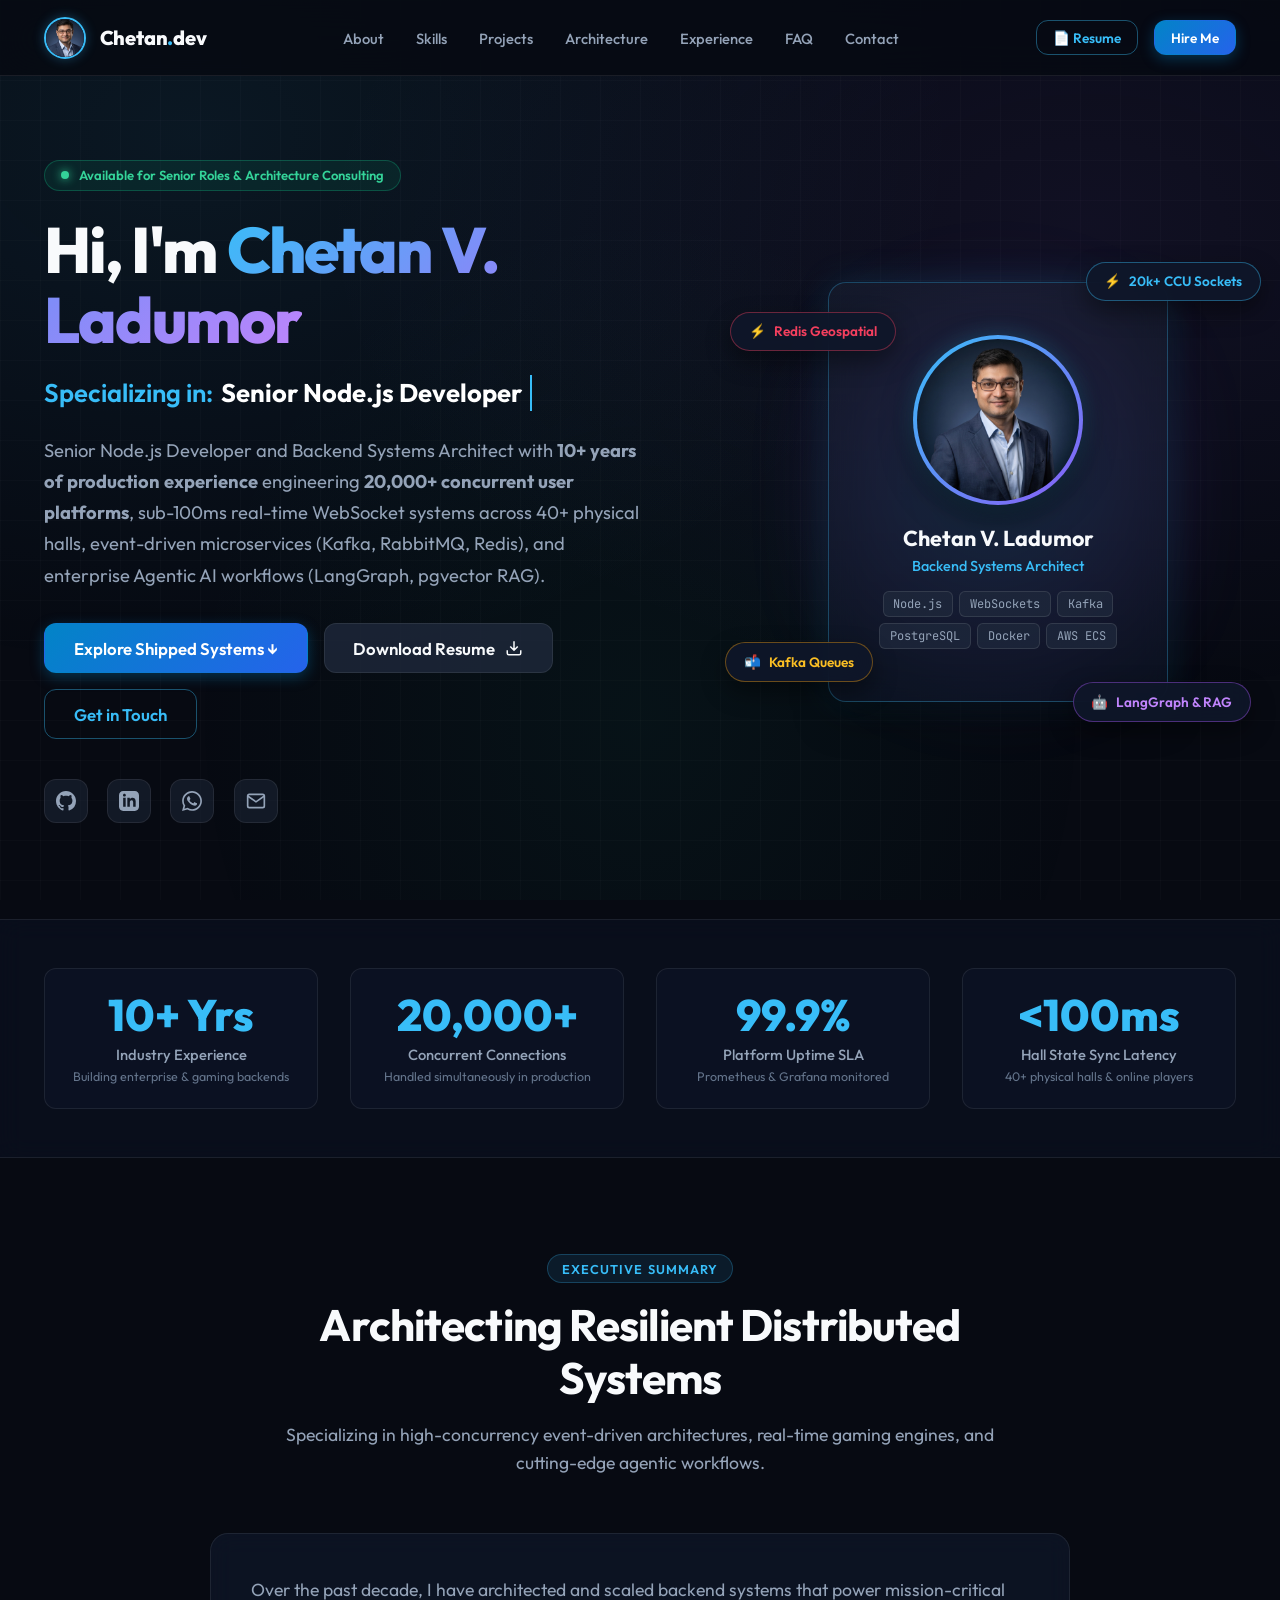
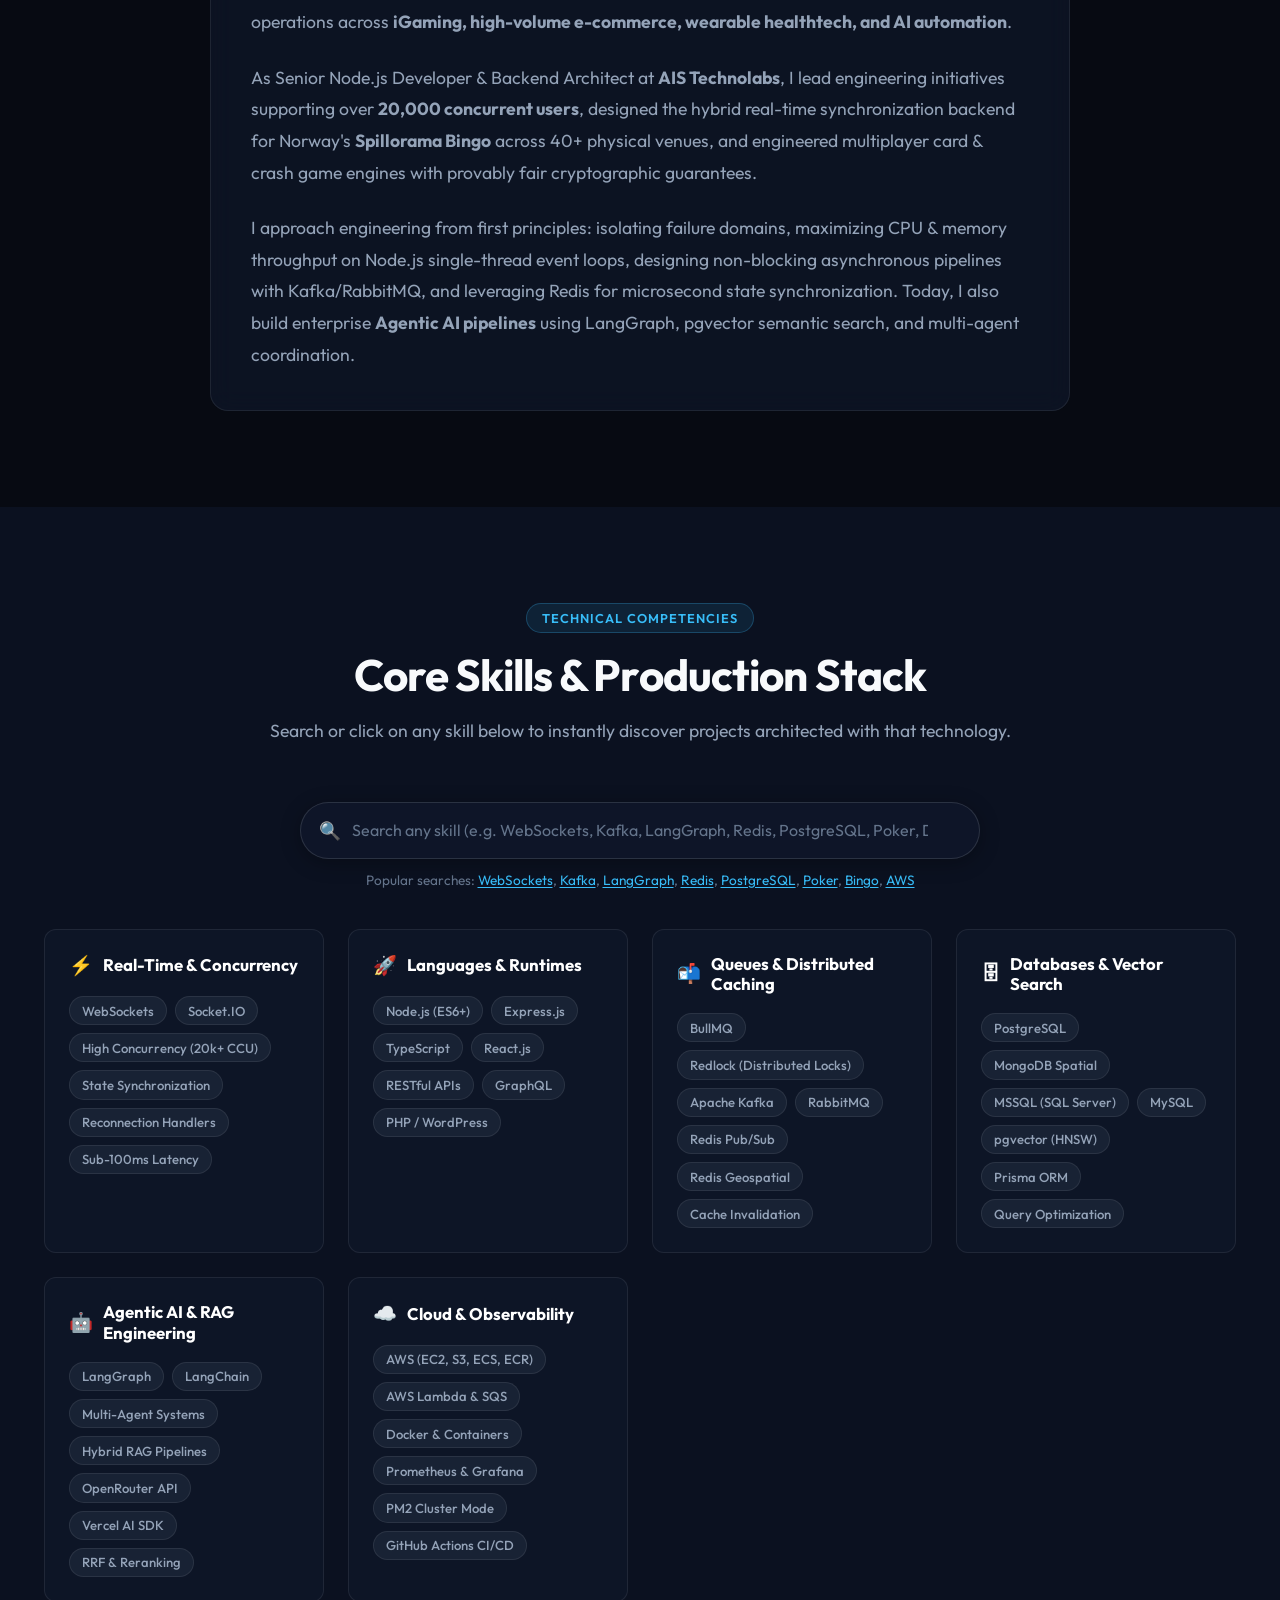
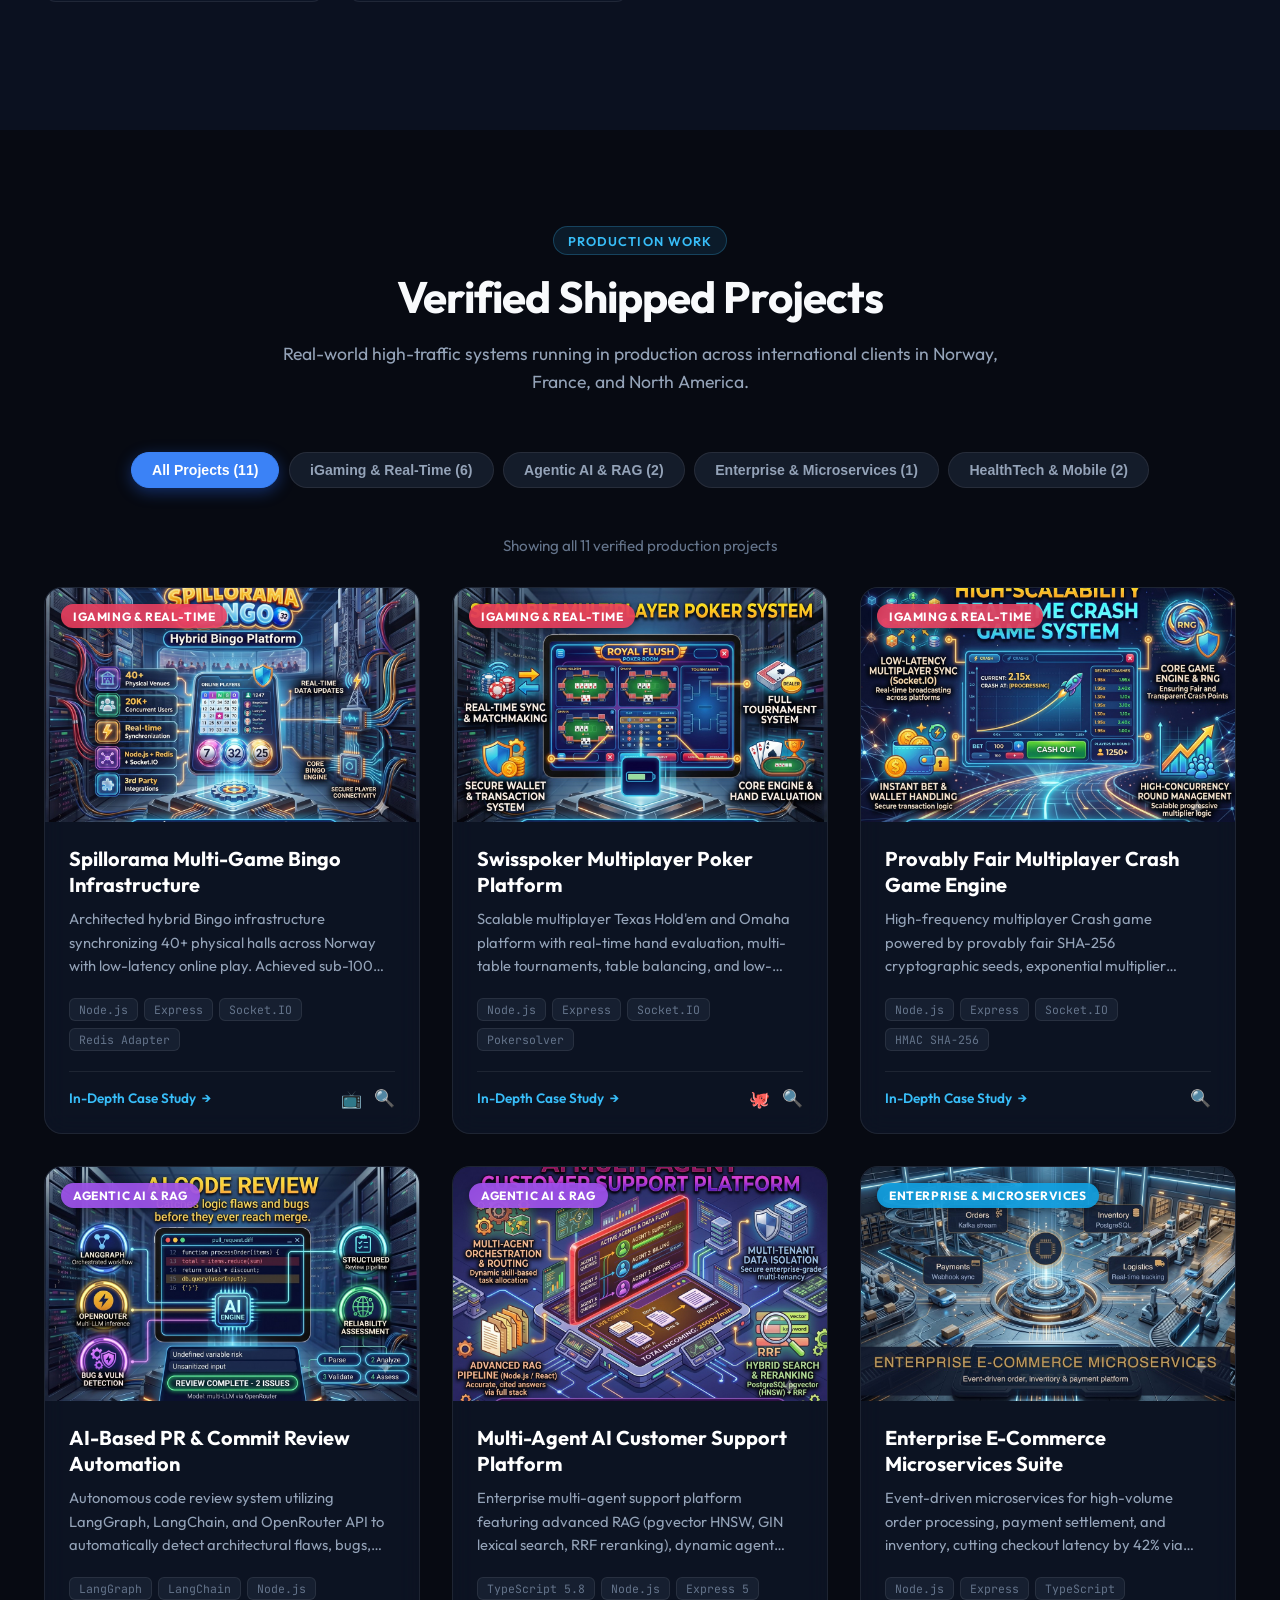
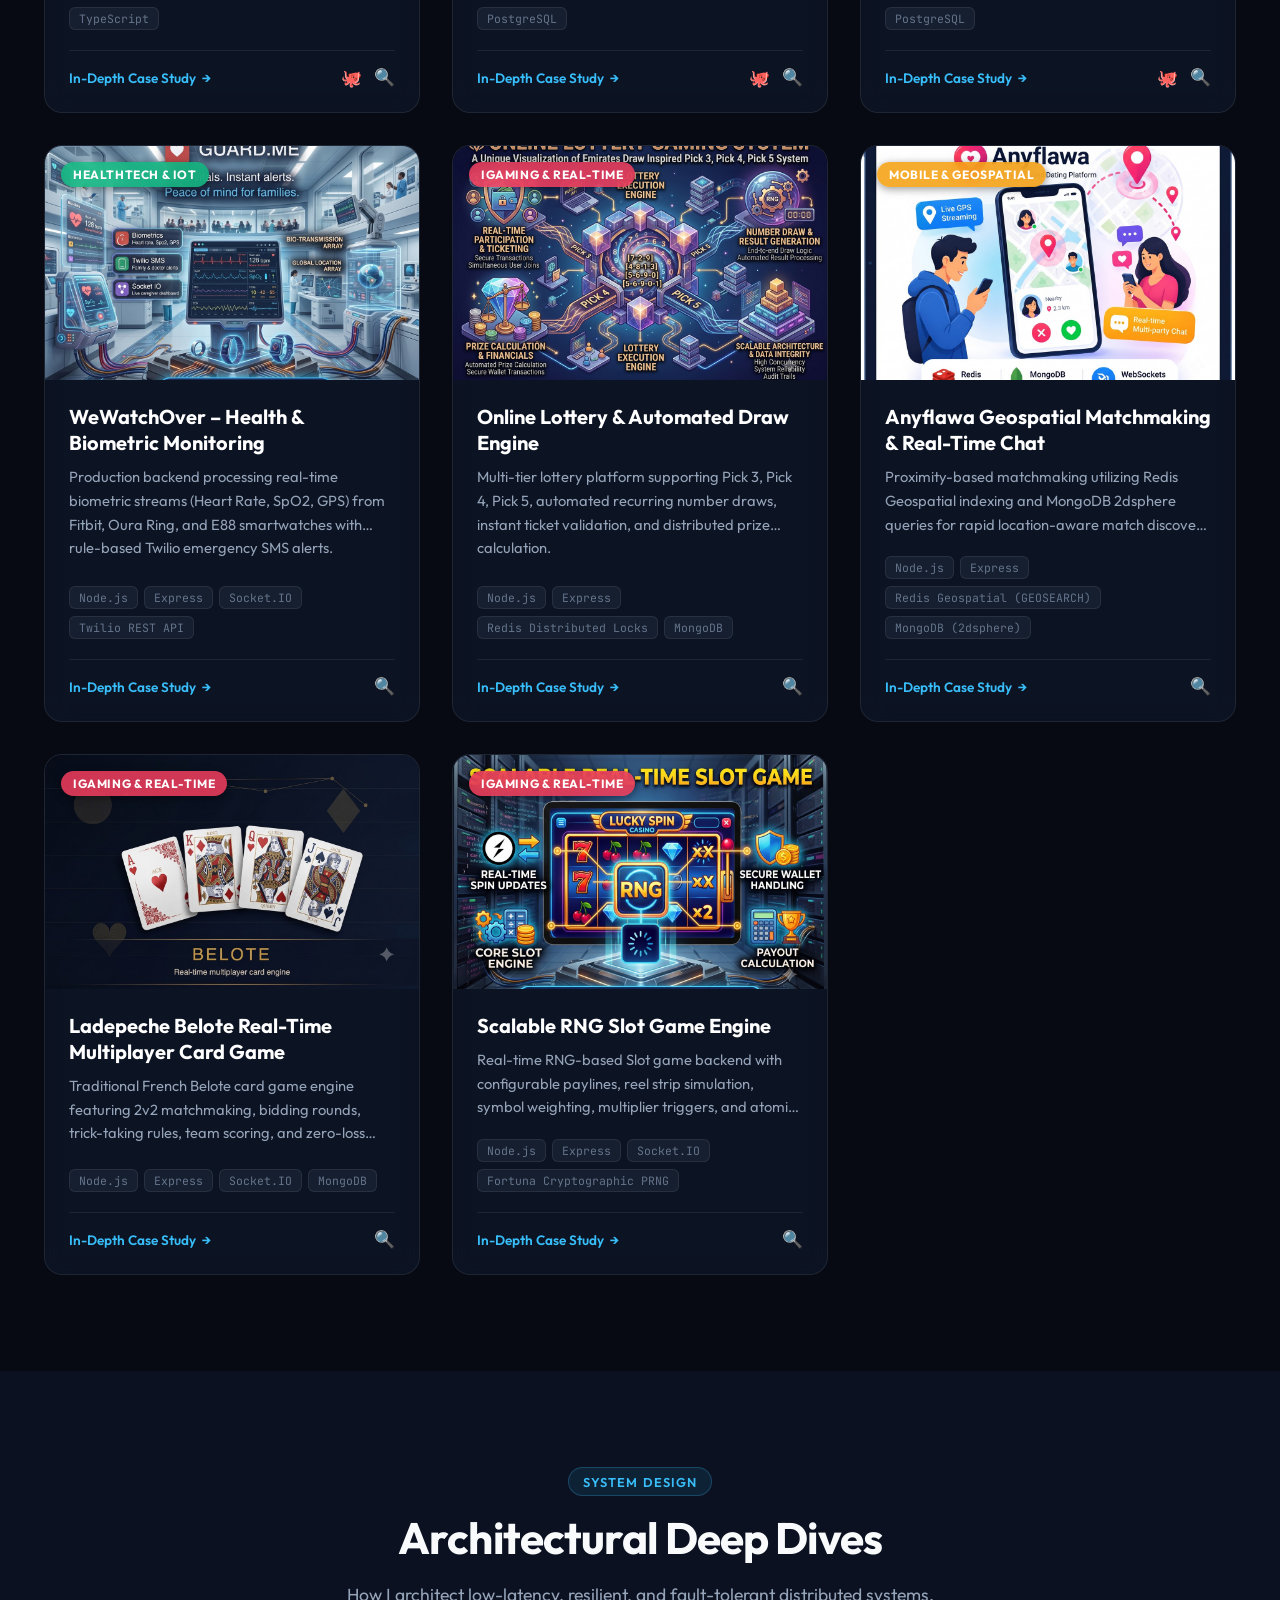
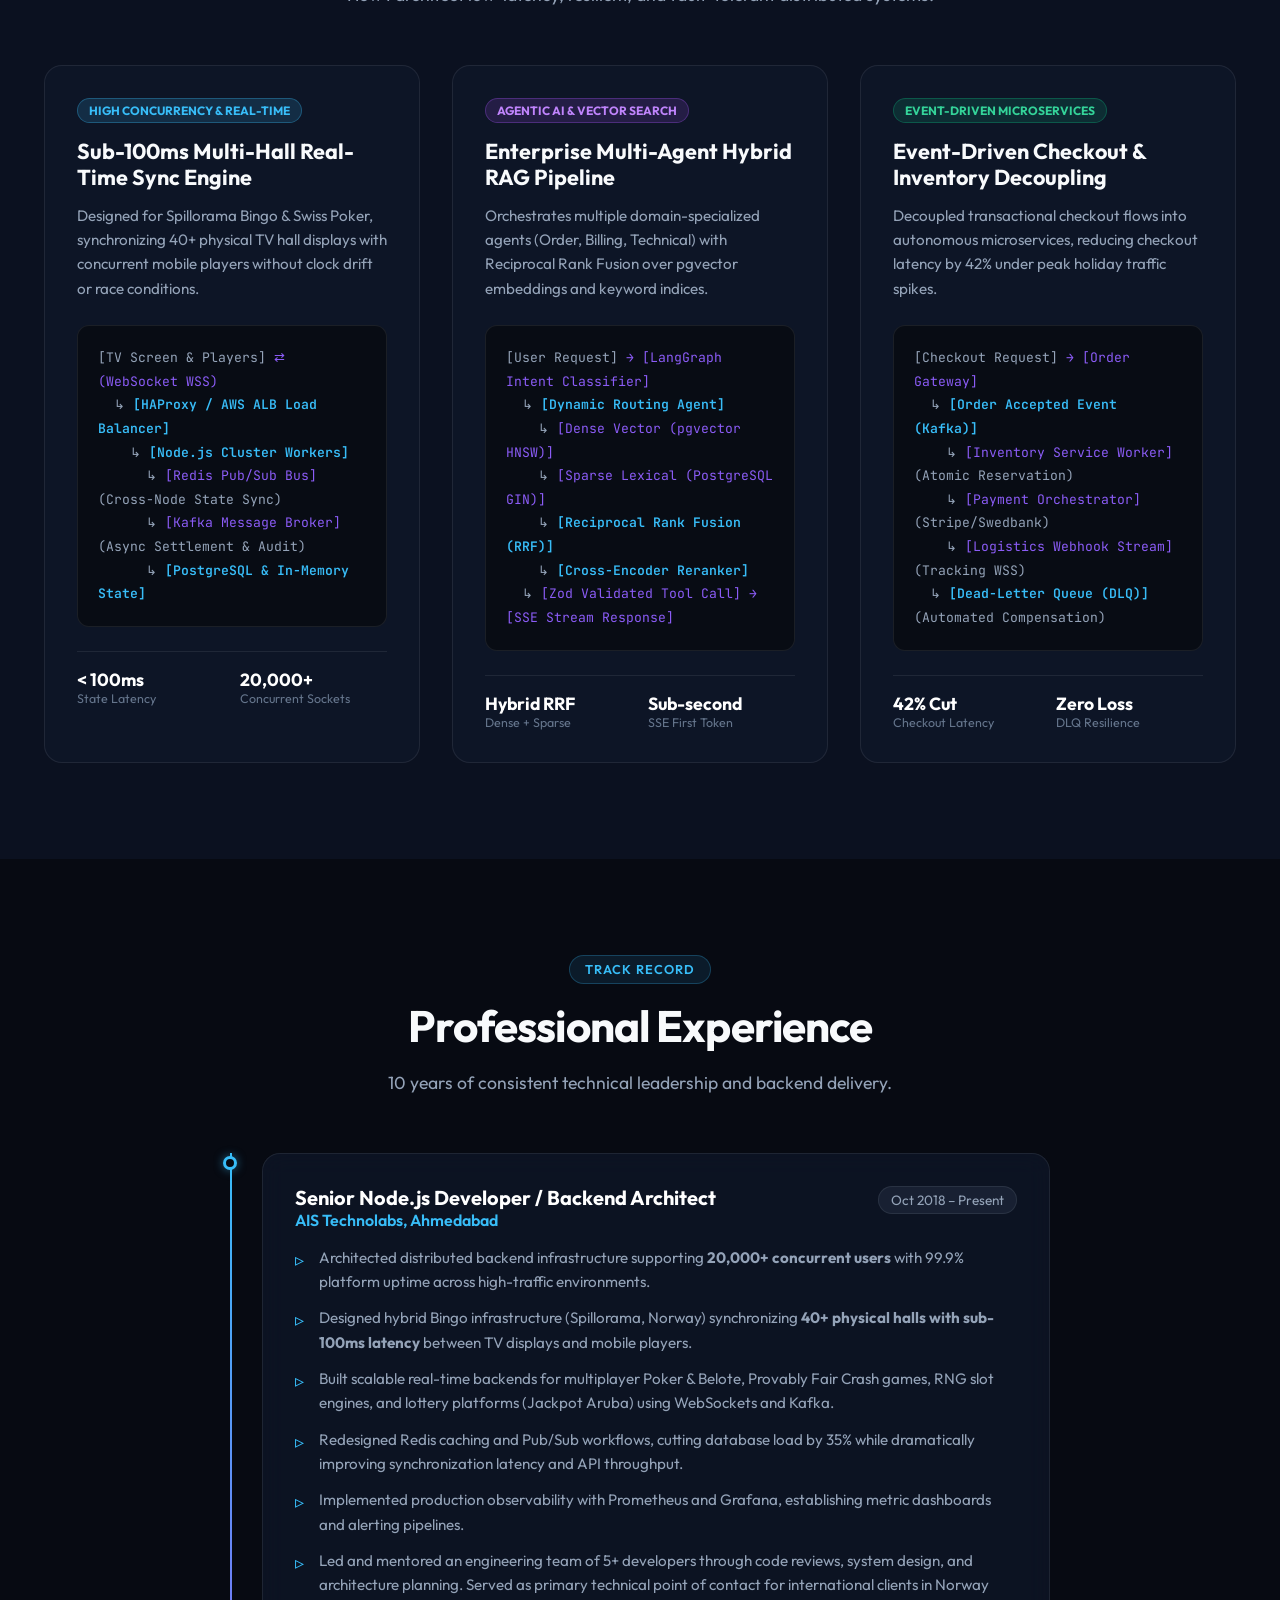
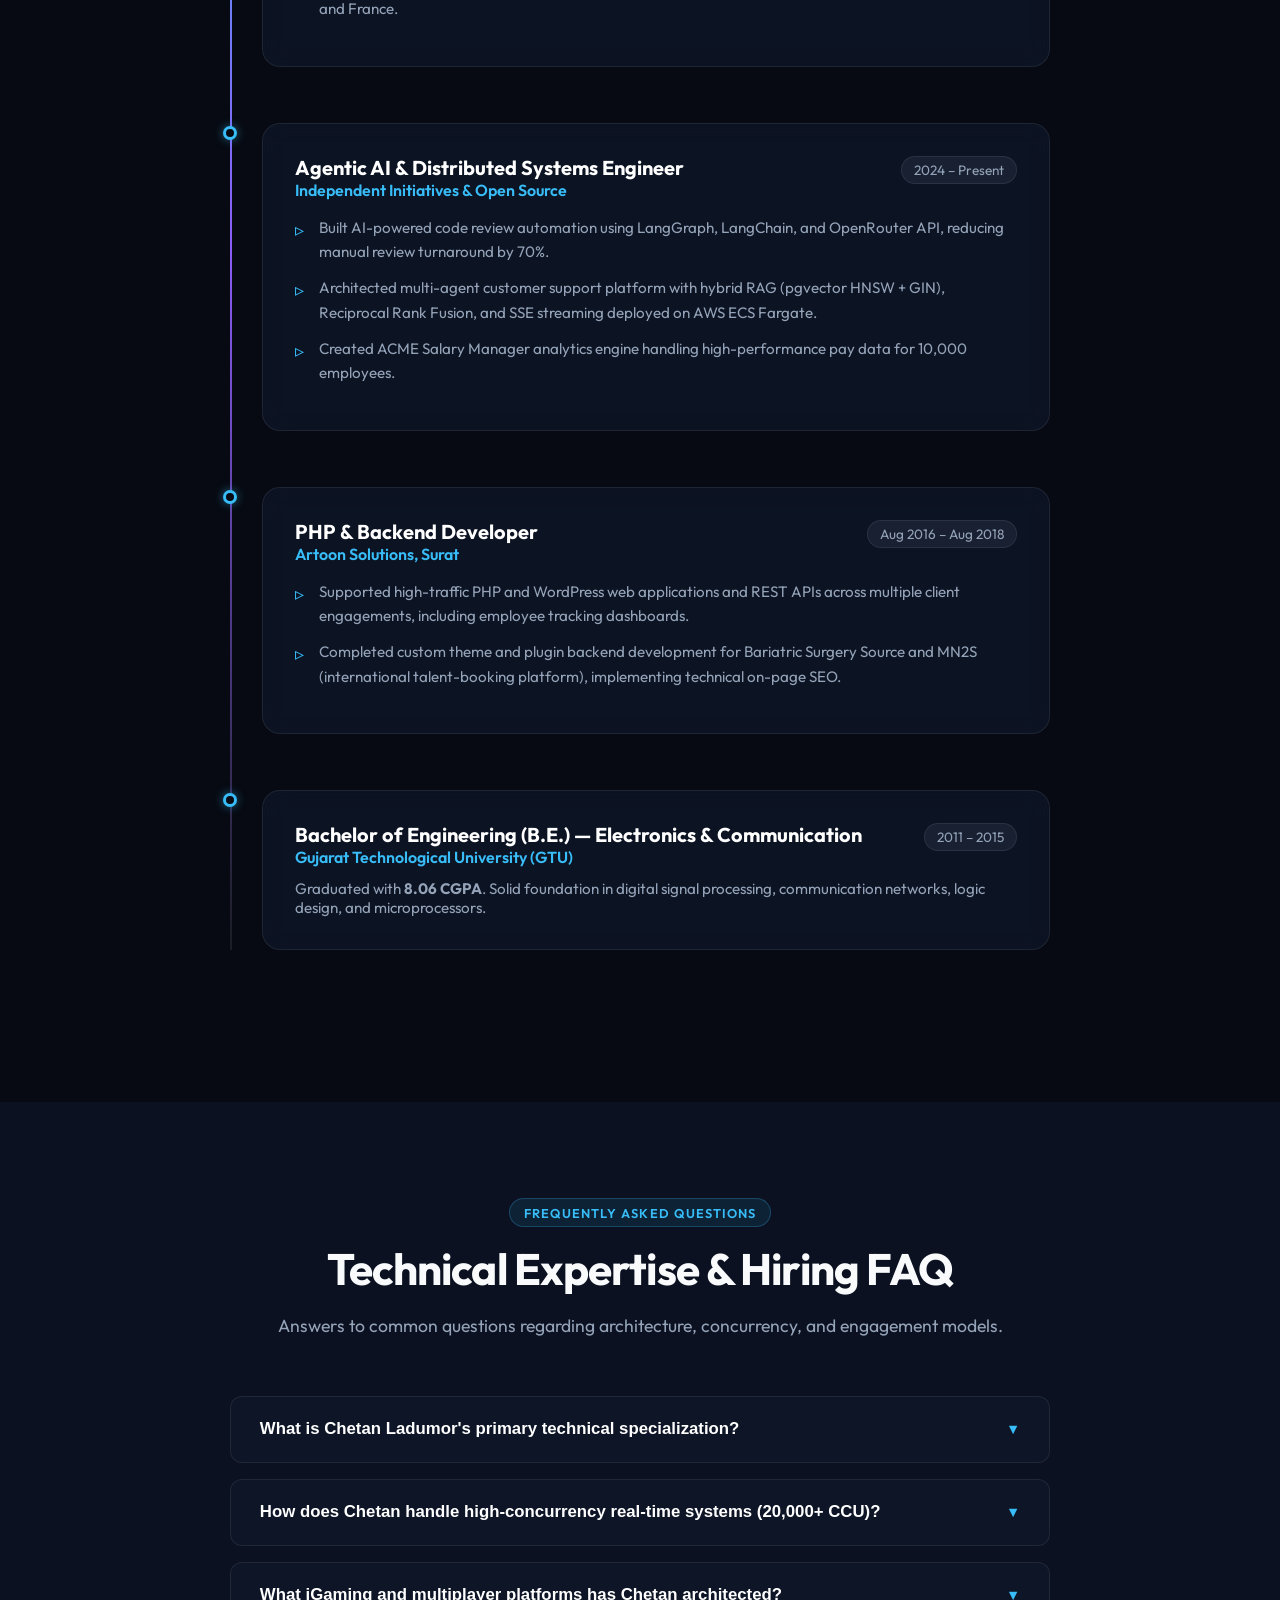
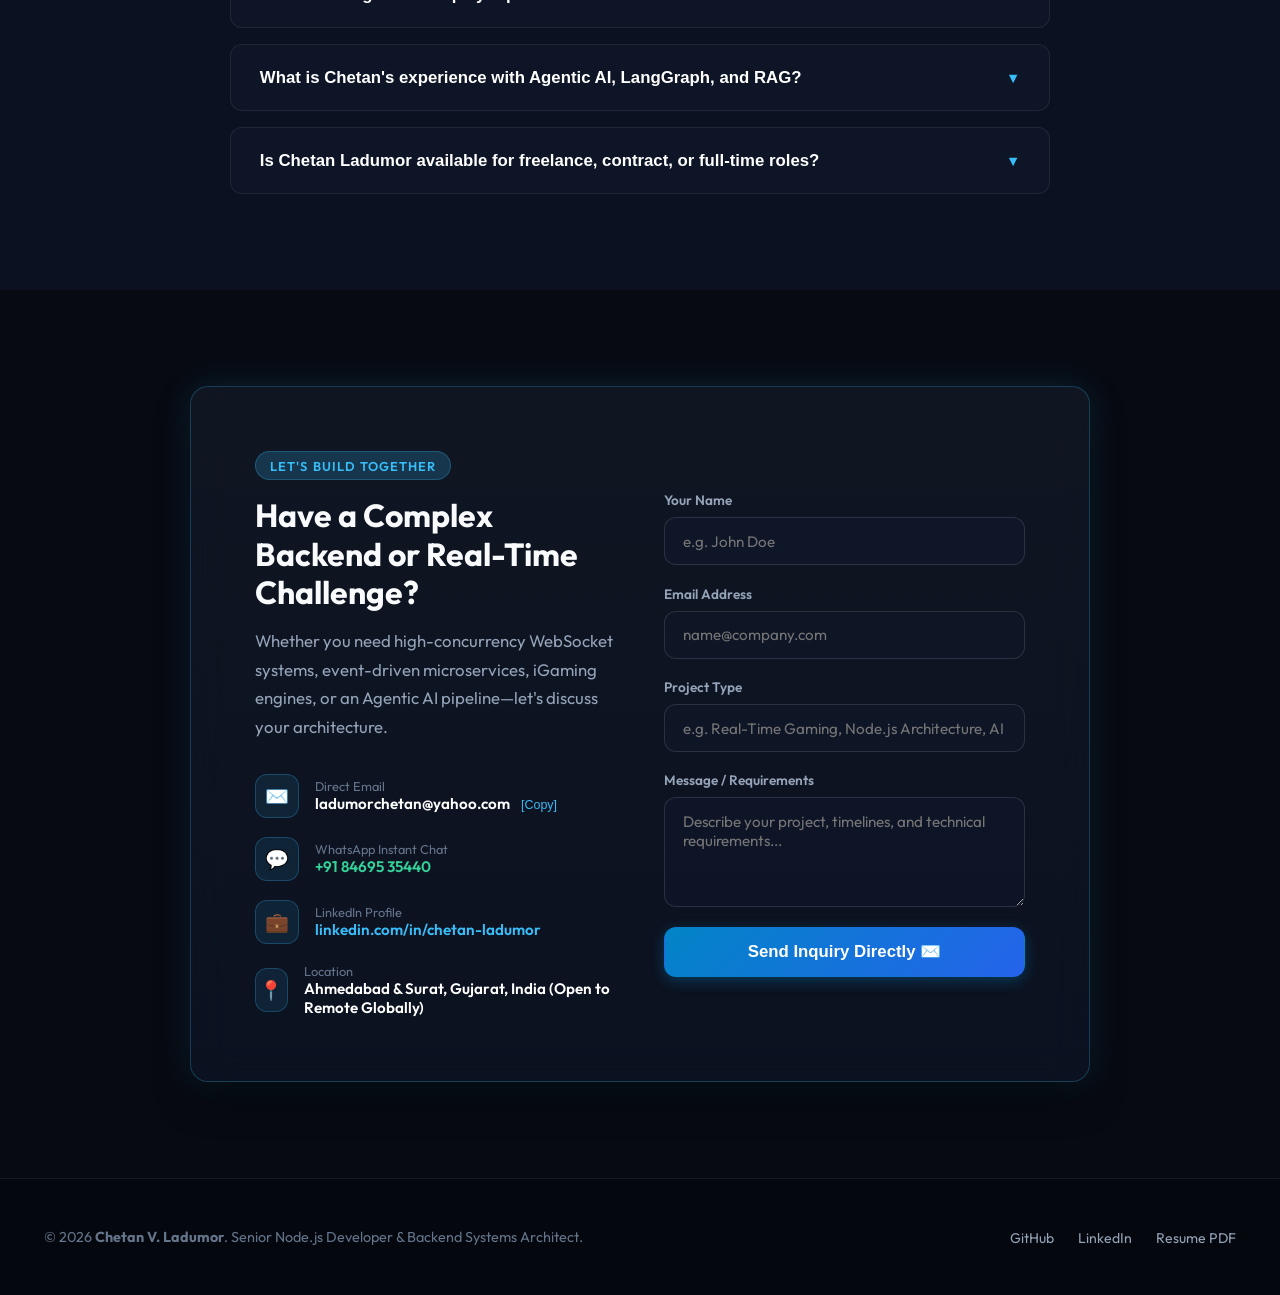
==== index.html @ 15b4969e "feat(projects): upgrade all 11 case studies with senior architecture, remove formulas, fix image top" ====
<!DOCTYPE html>
<html lang="en">
<head>
  <meta charset="UTF-8">
  <meta name="viewport" content="width=device-width, initial-scale=1.0">
  
  <!-- Primary Meta Tags -->
  <title>Chetan V. Ladumor | Senior Node.js Developer & Backend Systems Architect | 20k+ CCU Real-Time Specialist</title>
  <meta name="title" content="Chetan V. Ladumor | Senior Node.js Developer & Backend Systems Architect">
  <meta name="description" content="Senior Node.js Developer and Backend Systems Architect with 10+ years experience building high-concurrency real-time WebSocket platforms (20,000+ CCU, 99.9% uptime), iGaming backends, Kafka/RabbitMQ microservices, and Agentic AI (LangGraph, LangChain, RAG).">
  <meta name="keywords" content="Senior Node.js Developer, Backend Systems Architect, High Concurrency Node.js, Real-Time WebSockets, Socket.IO Expert, Kafka Microservices, Redis Caching, LangGraph AI Engineer, RAG pgvector, iGaming Backend Developer, Multiplayer Poker Backend, Provably Fair Crash Game, Spillorama Bingo, Ahmedabad Node.js Architect, Freelance Senior Backend Developer, Chetan Ladumor">
  <meta name="author" content="Chetan V. Ladumor">
  <meta name="robots" content="index, follow, max-image-preview:large, max-snippet:-1, max-video-preview:-1">
  <link rel="canonical" href="https://chetanladumor.github.io/">

  <!-- Open Graph / Facebook / LinkedIn -->
  <meta property="og:type" content="profile">
  <meta property="og:url" content="https://chetanladumor.github.io/">
  <meta property="og:title" content="Chetan V. Ladumor | Senior Node.js Developer & Backend Systems Architect">
  <meta property="og:description" content="10+ years experience building 20,000+ CCU real-time WebSocket backends, iGaming engines (Poker, Bingo, Crash), distributed microservices with Kafka, and Agentic AI with LangGraph.">
  <meta property="og:image" content="https://chetanladumor.github.io/assets/images/og-image.jpg">
  <meta property="og:image:width" content="1200">
  <meta property="og:image:height" content="630">
  <meta property="og:image:alt" content="Chetan V. Ladumor - Senior Node.js Developer & Backend Systems Architect">
  <meta property="profile:first_name" content="Chetankumar">
  <meta property="profile:last_name" content="Ladumor">
  <meta property="profile:username" content="chetanladumor">

  <!-- Twitter -->
  <meta name="twitter:card" content="summary_large_image">
  <meta name="twitter:url" content="https://chetanladumor.github.io/">
  <meta name="twitter:title" content="Chetan V. Ladumor | Senior Node.js Developer & Backend Architect">
  <meta name="twitter:description" content="10+ years architecting high-concurrency 20,000+ CCU platforms, WebSockets, Kafka, iGaming engines, and Agentic AI systems.">
  <meta name="twitter:image" content="https://chetanladumor.github.io/assets/images/og-image.jpg">

  <!-- Favicons -->
  <link rel="icon" type="image/png" href="assets/images/favicon.png">
  <link rel="apple-touch-icon" href="assets/images/favicon.png">

  <!-- Google Fonts: Outfit & JetBrains Mono -->
  <link rel="preconnect" href="https://fonts.googleapis.com">
  <link rel="preconnect" href="https://fonts.gstatic.com" crossorigin>
  <link href="https://fonts.googleapis.com/css2?family=JetBrains+Mono:wght@400;500;600&family=Outfit:wght@300;400;500;600;700;800;900&display=swap" rel="stylesheet">

  <!-- Custom Stylesheet -->
  <link rel="stylesheet" href="assets/css/style.css">

  <!-- Structured Data: Schema.org (JSON-LD) for Maximum Google Ranking -->
  <script type="application/ld+json">
  {
    "@context": "https://schema.org",
    "@graph": [
      {
        "@type": "Person",
        "@id": "https://chetanladumor.github.io/#person",
        "name": "Chetan V. Ladumor",
        "alternateName": ["Chetankumar Ladumor", "Chetan Ladumor"],
        "jobTitle": "Senior Node.js Developer & Backend Systems Architect",
        "url": "https://chetanladumor.github.io/",
        "image": "https://chetanladumor.github.io/assets/images/chetan-portrait-executive.jpg?v=2",
        "sameAs": [
          "https://github.com/chetanladumor",
          "https://www.linkedin.com/in/chetan-ladumor"
        ],
        "worksFor": {
          "@type": "Organization",
          "name": "AIS Technolabs"
        },
        "alumniOf": {
          "@type": "EducationalOrganization",
          "name": "Gujarat Technological University",
          "department": "Electronics & Communication Engineering"
        },
        "address": {
          "@type": "PostalAddress",
          "addressLocality": "Ahmedabad",
          "addressRegion": "Gujarat",
          "addressCountry": "India"
        },
        "email": "mailto:ladumorchetan@yahoo.com",
        "telephone": "+918469535440",
        "knowsAbout": [
          "Node.js", "Express.js", "TypeScript", "JavaScript (ES6+)", "React.js", "PHP",
          "Real-Time Systems", "WebSockets", "Socket.IO", "High Concurrency Architecture",
          "Distributed Systems", "State Synchronization", "Microservices", "Event-Driven Architecture",
          "Apache Kafka", "RabbitMQ", "Redis", "Redis Geospatial", "Redis Pub/Sub",
          "PostgreSQL", "MongoDB", "MySQL", "pgvector", "HNSW Indexing",
          "LangChain", "LangGraph", "AI Agents", "RAG (Retrieval-Augmented Generation)", "OpenRouter API", "Vercel AI SDK",
          "AWS (EC2, S3, ECS, ECR, Lambda, SQS)", "Docker", "Prometheus", "Grafana", "PM2", "GitHub Actions CI/CD",
          "iGaming Platforms", "Multiplayer Poker", "Provably Fair Crash Games", "Bingo Systems", "Lottery Engines", "Slot Games",
          "Stripe", "PayPal", "Payment Integrations", "Jest"
        ]
      },
      {
        "@type": "WebSite",
        "@id": "https://chetanladumor.github.io/#website",
        "url": "https://chetanladumor.github.io/",
        "name": "Chetan V. Ladumor - Portfolio",
        "description": "Portfolio of Chetan V. Ladumor, Senior Node.js Developer and Backend Systems Architect.",
        "publisher": {
          "@id": "https://chetanladumor.github.io/#person"
        }
      },
      {
        "@type": "FAQPage",
        "@id": "https://chetanladumor.github.io/#faq",
        "mainEntity": [
          {
            "@type": "Question",
            "name": "What are Chetan Ladumor's primary technical specializations?",
            "acceptedAnswer": {
              "@type": "Answer",
              "text": "Chetan specializes in high-concurrency Node.js backend systems, real-time WebSocket and Socket.IO platforms (20,000+ concurrent connections), event-driven microservices with Kafka and RabbitMQ, iGaming engines (Poker, Bingo, Provably Fair Crash, Slots), Redis caching and Pub/Sub, and Agentic AI engineering with LangGraph, LangChain, and pgvector RAG."
            }
          },
          {
            "@type": "Question",
            "name": "How does Chetan design high-concurrency platforms supporting 20,000+ users?",
            "acceptedAnswer": {
              "@type": "Answer",
              "text": "Chetan implements distributed state synchronization using in-memory Redis clusters, Redis Pub/Sub for cross-node messaging, asynchronous event queues (Apache Kafka, RabbitMQ) to decouple heavy write paths, connection pooling (PgBouncer), and server-authoritative state reconciliation with under 100ms latency."
            }
          },
          {
            "@type": "Question",
            "name": "What real-world iGaming platforms has Chetan architected?",
            "acceptedAnswer": {
              "@type": "Answer",
              "text": "Chetan has architected Spillorama (a hybrid multi-game Bingo system synchronizing 40+ physical halls in Norway with online players), Swisspoker (multiplayer Texas Hold'em and Omaha with MTT tournaments and side-pot math), Provably Fair Crash games with SHA-256 cryptographic seeds, Ladepeche Belote (French 2v2 trick-taking card game), and RNG-based slot engines."
            }
          },
          {
            "@type": "Question",
            "name": "How does Chetan build Agentic AI and RAG applications?",
            "acceptedAnswer": {
              "@type": "Answer",
              "text": "Chetan approaches AI as an engineering discipline. He constructs multi-agent workflows using LangGraph and LangChain, integrates multi-model routing via OpenRouter API, and builds production hybrid RAG pipelines combining PostgreSQL pgvector (HNSW) dense embeddings with GIN sparse full-text search, reciprocal rank fusion (RRF), and cross-encoder reranking."
            }
          },
          {
            "@type": "Question",
            "name": "Is Chetan Ladumor available for freelance consulting or senior engineering roles?",
            "acceptedAnswer": {
              "@type": "Answer",
              "text": "Yes, Chetan is available for senior backend engineering roles, backend architecture consulting, real-time systems design, and technical advisory. He can be reached directly via email (ladumorchetan@yahoo.com), WhatsApp (+91 84695 35440), or LinkedIn."
            }
          }
        ]
      }
    ]
  }
  </script>
</head>
<body>

  <!-- Navigation Bar -->
  <header>
    <nav class="navbar" aria-label="Main Navigation">
      <div class="container nav-container">
        <a href="#hero" class="nav-brand" aria-label="Chetan Ladumor Home">
          <img src="assets/images/chetan-nav-avatar.png?v=2" alt="Chetan V. Ladumor" class="nav-brand-img" width="42" height="42">
          <span>Chetan<span class="brand-dot">.</span>dev</span>
        </a>

        <ul class="nav-links">
          <li><a href="#about" class="nav-link">About</a></li>
          <li><a href="#skills" class="nav-link">Skills</a></li>
          <li><a href="#projects" class="nav-link">Projects</a></li>
          <li><a href="#architecture" class="nav-link">Architecture</a></li>
          <li><a href="#experience" class="nav-link">Experience</a></li>
          <li><a href="#faq" class="nav-link">FAQ</a></li>
          <li><a href="#contact" class="nav-link">Contact</a></li>
        </ul>

        <div class="nav-actions">
          <a href="assets/docs/Chetan_Ladumor_Resume.pdf" class="btn btn-outline btn-sm" download="Chetan_Ladumor_Resume.pdf" title="Download Official Resume PDF">
            <span>📄 Resume</span>
          </a>
          <a href="#contact" class="btn btn-primary btn-sm">Hire Me</a>
          <button class="nav-toggle" aria-label="Toggle navigation menu">
            <svg width="24" height="24" viewBox="0 0 24 24" fill="none" stroke="currentColor" stroke-width="2"><path d="M4 6h16M4 12h16M4 18h16"/></svg>
          </button>
        </div>
      </div>

      <!-- Mobile Dropdown Menu -->
      <div class="nav-mobile-menu">
        <a href="#about" class="nav-link">About</a>
        <a href="#skills" class="nav-link">Skills</a>
        <a href="#projects" class="nav-link">Projects</a>
        <a href="#architecture" class="nav-link">Architecture</a>
        <a href="#experience" class="nav-link">Experience</a>
        <a href="#faq" class="nav-link">FAQ</a>
        <a href="#contact" class="nav-link">Contact</a>
        <a href="assets/docs/Chetan_Ladumor_Resume.pdf" class="btn btn-outline" download>Download Resume PDF</a>
      </div>
    </nav>
  </header>

  <main>
    <!-- Hero Section -->
    <section id="hero" class="hero">
      <div class="container hero-grid">
        <div class="hero-content">
          <div class="status-badge">
            <span class="status-pulse"></span>
            <span>Available for Senior Roles & Architecture Consulting</span>
          </div>

          <h1 class="hero-title">
            Hi, I'm <span class="gradient-text">Chetan V. Ladumor</span>
          </h1>

          <div class="hero-role-wrapper">
            <span>Specializing in: </span>
            <span id="typewriter-text" style="color: #ffffff; font-weight: 700;"></span>
            <span class="typewriter-cursor"></span>
          </div>

          <p class="hero-summary">
            Senior Node.js Developer and Backend Systems Architect with <strong>10+ years of production experience</strong> engineering <strong>20,000+ concurrent user platforms</strong>, sub-100ms real-time WebSocket systems across 40+ physical halls, event-driven microservices (Kafka, RabbitMQ, Redis), and enterprise Agentic AI workflows (LangGraph, pgvector RAG).
          </p>

          <div class="hero-ctas">
            <a href="#projects" class="btn btn-primary btn-lg">Explore Shipped Systems ↓</a>
            <a href="assets/docs/Chetan_Ladumor_Resume.pdf" class="btn btn-secondary btn-lg" download="Chetan_Ladumor_Resume.pdf">
              <span>Download Resume</span>
              <svg width="18" height="18" viewBox="0 0 24 24" fill="none" stroke="currentColor" stroke-width="2"><path d="M21 15v4a2 2 0 0 1-2 2H5a2 2 0 0 1-2-2v-4M7 10l5 5 5-5M12 15V3"/></svg>
            </a>
            <a href="#contact" class="btn btn-outline btn-lg">Get in Touch</a>
          </div>

          <ul class="hero-social-list" aria-label="Social and Developer Links">
            <li>
              <a href="https://github.com/chetanladumor" target="_blank" rel="noopener noreferrer" class="hero-social-link" title="GitHub Profile (@chetanladumor)" aria-label="GitHub">
                <svg width="20" height="20" viewBox="0 0 24 24" fill="currentColor"><path d="M12 0C5.37 0 0 5.37 0 12c0 5.31 3.435 9.795 8.205 11.385.6.105.825-.255.825-.57 0-.285-.015-1.23-.015-2.235-3.015.555-3.795-.735-4.035-1.41-.135-.345-.72-1.41-1.23-1.695-.42-.225-1.02-.78-.015-.795.945-.015 1.62.87 1.845 1.23 1.08 1.815 2.805 1.305 3.495.99.105-.78.42-1.305.765-1.605-2.67-.3-5.46-1.335-5.46-5.925 0-1.305.465-2.385 1.23-3.225-.12-.3-.54-1.53.12-3.18 0 0 1.005-.315 3.3 1.23.96-.27 1.98-.405 3-.405s2.04.135 3 .405c2.295-1.56 3.3-1.23 3.3-1.23.66 1.65.24 2.88.12 3.18.765.84 1.23 1.905 1.23 3.225 0 4.605-2.805 5.625-5.475 5.925.435.375.81 1.095.81 2.22 0 1.605-.015 2.895-.015 3.3 0 .315.225.69.825.57A12.02 12.02 0 0024 12c0-6.63-5.37-12-12-12z"/></svg>
              </a>
            </li>
            <li>
              <a href="https://www.linkedin.com/in/chetan-ladumor" target="_blank" rel="noopener noreferrer" class="hero-social-link" title="LinkedIn Profile" aria-label="LinkedIn">
                <svg width="20" height="20" viewBox="0 0 24 24" fill="currentColor"><path d="M19 0h-14c-2.761 0-5 2.239-5 5v14c0 2.761 2.239 5 5 5h14c2.762 0 5-2.239 5-5v-14c0-2.761-2.238-5-5-5zm-11 19h-3v-11h3v11zm-1.5-12.268c-.966 0-1.75-.79-1.75-1.764s.784-1.764 1.75-1.764 1.75.79 1.75 1.764-.783 1.764-1.75 1.764zm13.5 12.268h-3v-5.604c0-3.368-4-3.113-4 0v5.604h-3v-11h3v1.765c1.396-2.586 7-2.777 7 2.476v6.759z"/></svg>
              </a>
            </li>
            <li>
              <a href="https://wa.me/918469535440" target="_blank" rel="noopener noreferrer" class="hero-social-link" title="Direct WhatsApp Chat" aria-label="WhatsApp">
                <svg width="20" height="20" viewBox="0 0 24 24" fill="currentColor"><path d="M.057 24l1.687-6.163c-1.041-1.804-1.588-3.849-1.587-5.946.003-6.556 5.338-11.891 11.893-11.891 3.181.001 6.167 1.24 8.413 3.488 2.245 2.248 3.481 5.236 3.48 8.414-.003 6.557-5.338 11.892-11.893 11.892-1.99-.001-3.951-.5-5.688-1.448l-6.305 1.654zm6.597-3.807c1.676.995 3.276 1.591 5.392 1.592 5.448 0 9.886-4.434 9.889-9.885.002-5.462-4.415-9.89-9.881-9.892-5.452 0-9.887 4.434-9.889 9.884-.001 2.225.651 3.891 1.746 5.634l-.999 3.648 3.742-.981zm11.387-5.464c-.074-.124-.272-.198-.57-.347-.297-.149-1.758-.868-2.031-.967-.272-.099-.47-.149-.669.149-.198.297-.768.967-.941 1.165-.173.198-.347.223-.644.074-.297-.149-1.255-.462-2.39-1.475-.883-.788-1.48-1.761-1.653-2.059-.173-.297-.018-.458.13-.606.134-.133.297-.347.446-.521.151-.172.2-.296.3-.495.099-.198.05-.372-.025-.521-.075-.148-.669-1.611-.916-2.206-.242-.579-.487-.501-.669-.51l-.57-.01c-.198 0-.52.074-.792.372s-1.04 1.016-1.04 2.479 1.065 2.876 1.213 3.074c.149.198 2.095 3.2 5.076 4.487.709.306 1.263.489 1.694.626.712.226 1.36.194 1.872.118.571-.085 1.758-.719 2.006-1.413.248-.695.248-1.29.173-1.414z"/></svg>
              </a>
            </li>
            <li>
              <a href="mailto:ladumorchetan@yahoo.com" class="hero-social-link" title="Direct Email (ladumorchetan@yahoo.com)" aria-label="Email">
                <svg width="20" height="20" viewBox="0 0 24 24" fill="none" stroke="currentColor" stroke-width="2"><path d="M4 4h16c1.1 0 2 .9 2 2v12c0 1.1-.9 2-2 2H4c-1.1 0-2-.9-2-2V6c0-1.1.9-2 2-2z"/><polyline points="22,6 12,13 2,6"/></svg>
              </a>
            </li>
          </ul>
        </div>

        <!-- Hero Card & Floating Chips -->
        <div class="hero-visual">
          <div class="hero-profile-glow"></div>
          
          <div class="floating-chip chip-ws">
            <span>⚡</span>
            <span>20k+ CCU Sockets</span>
          </div>
          <div class="floating-chip chip-kafka">
            <span>📬</span>
            <span>Kafka Queues</span>
          </div>
          <div class="floating-chip chip-ai">
            <span>🤖</span>
            <span>LangGraph & RAG</span>
          </div>
          <div class="floating-chip chip-redis">
            <span>⚡</span>
            <span>Redis Geospatial</span>
          </div>

          <div class="hero-profile-card">
            <div class="hero-avatar-box">
              <img src="assets/images/chetan-portrait-executive.jpg?v=2" alt="Chetan V. Ladumor - Senior Node.js Developer" class="hero-avatar-img" width="170" height="170">
            </div>
            <h2 class="hero-card-name">Chetan V. Ladumor</h2>
            <p class="hero-card-role">Backend Systems Architect</p>
            <div class="hero-card-chips">
              <span class="card-mini-chip">Node.js</span>
              <span class="card-mini-chip">WebSockets</span>
              <span class="card-mini-chip">Kafka</span>
              <span class="card-mini-chip">PostgreSQL</span>
              <span class="card-mini-chip">Docker</span>
              <span class="card-mini-chip">AWS ECS</span>
            </div>
          </div>
        </div>
      </div>
    </section>

    <!-- Key Metrics & Production Stats Strip -->
    <section class="metrics-section" aria-label="Key Performance Metrics">
      <div class="container">
        <div class="metrics-grid">
          <div class="metric-card">
            <div class="metric-value" data-target="10+ Yrs">10+ Yrs</div>
            <div class="metric-label">Industry Experience</div>
            <div class="metric-desc">Building enterprise & gaming backends</div>
          </div>
          <div class="metric-card">
            <div class="metric-value" data-target="20,000+">20,000+</div>
            <div class="metric-label">Concurrent Connections</div>
            <div class="metric-desc">Handled simultaneously in production</div>
          </div>
          <div class="metric-card">
            <div class="metric-value" data-target="99.9%">99.9%</div>
            <div class="metric-label">Platform Uptime SLA</div>
            <div class="metric-desc">Prometheus & Grafana monitored</div>
          </div>
          <div class="metric-card">
            <div class="metric-value" data-target="<100ms">&lt;100ms</div>
            <div class="metric-label">Hall State Sync Latency</div>
            <div class="metric-desc">40+ physical halls & online players</div>
          </div>
        </div>
      </div>
    </section>

    <!-- About Section -->
    <section id="about" class="about-section">
      <div class="container">
        <div class="section-header">
          <span class="section-tag">Executive Summary</span>
          <h2 class="section-title">Architecting Resilient Distributed Systems</h2>
          <p class="section-subtitle">
            Specializing in high-concurrency event-driven architectures, real-time gaming engines, and cutting-edge agentic workflows.
          </p>
        </div>

        <div style="max-width: 860px; margin: 0 auto; background: var(--bg-card); border: 1px solid var(--border-subtle); border-radius: var(--radius-lg); padding: 2.5rem; backdrop-filter: blur(12px);">
          <p style="font-size: 1.1rem; color: var(--text-secondary); line-height: 1.8; margin-bottom: 1.5rem;">
            Over the past decade, I have architected and scaled backend systems that power mission-critical operations across <strong>iGaming, high-volume e-commerce, wearable healthtech, and AI automation</strong>.
          </p>
          <p style="font-size: 1.1rem; color: var(--text-secondary); line-height: 1.8; margin-bottom: 1.5rem;">
            As Senior Node.js Developer & Backend Architect at <strong>AIS Technolabs</strong>, I lead engineering initiatives supporting over <strong>20,000 concurrent users</strong>, designed the hybrid real-time synchronization backend for Norway's <strong>Spillorama Bingo</strong> across 40+ physical venues, and engineered multiplayer card & crash game engines with provably fair cryptographic guarantees.
          </p>
          <p style="font-size: 1.1rem; color: var(--text-secondary); line-height: 1.8;">
            I approach engineering from first principles: isolating failure domains, maximizing CPU & memory throughput on Node.js single-thread event loops, designing non-blocking asynchronous pipelines with Kafka/RabbitMQ, and leveraging Redis for microsecond state synchronization. Today, I also build enterprise <strong>Agentic AI pipelines</strong> using LangGraph, pgvector semantic search, and multi-agent coordination.
          </p>
        </div>
      </div>
    </section>

    <!-- Skills Section with Live Interactive Skill Search -->
    <section id="skills" class="skills-section">
      <div class="container">
        <div class="section-header">
          <span class="section-tag">Technical Competencies</span>
          <h2 class="section-title">Core Skills & Production Stack</h2>
          <p class="section-subtitle">
            Search or click on any skill below to instantly discover projects architected with that technology.
          </p>
        </div>

        <!-- Live Instant Skill Search Box -->
        <div class="search-filter-box">
          <div class="skill-search-input-wrap">
            <span class="skill-search-icon">🔍</span>
            <input type="text" id="skill-search" class="skill-search-input" placeholder="Search any skill (e.g. WebSockets, Kafka, LangGraph, Redis, PostgreSQL, Poker, Docker)..." autocomplete="off" aria-label="Search skills">
            <button id="search-clear" class="search-clear-btn" aria-label="Clear search">✕</button>
          </div>
          <p class="search-hint">
            Popular searches: 
            <span>WebSockets</span>, <span>Kafka</span>, <span>LangGraph</span>, <span>Redis</span>, <span>PostgreSQL</span>, <span>Poker</span>, <span>Bingo</span>, <span>AWS</span>
          </p>
        </div>

        <!-- Skills Categorized Grid -->
        <div class="skills-category-grid">
          <!-- Real-Time & High Concurrency -->
          <div class="skill-cat-card">
            <h3 class="skill-cat-title">
              <span class="skill-cat-icon">⚡</span> Real-Time & Concurrency
            </h3>
            <div class="skill-pills-list">
              <span class="skill-pill" data-skill="websockets">WebSockets</span>
              <span class="skill-pill" data-skill="socket.io">Socket.IO</span>
              <span class="skill-pill" data-skill="high concurrency">High Concurrency (20k+ CCU)</span>
              <span class="skill-pill" data-skill="state synchronization">State Synchronization</span>
              <span class="skill-pill" data-skill="reconnection">Reconnection Handlers</span>
              <span class="skill-pill" data-skill="latency">Sub-100ms Latency</span>
            </div>
          </div>

          <!-- Backend Languages & Runtimes -->
          <div class="skill-cat-card">
            <h3 class="skill-cat-title">
              <span class="skill-cat-icon">🚀</span> Languages & Runtimes
            </h3>
            <div class="skill-pills-list">
              <span class="skill-pill" data-skill="node.js">Node.js (ES6+)</span>
              <span class="skill-pill" data-skill="express.js">Express.js</span>
              <span class="skill-pill" data-skill="typescript">TypeScript</span>
              <span class="skill-pill" data-skill="react">React.js</span>
              <span class="skill-pill" data-skill="restful apis">RESTful APIs</span>
              <span class="skill-pill" data-skill="graphql">GraphQL</span>
              <span class="skill-pill" data-skill="php">PHP / WordPress</span>
            </div>
          </div>

          <!-- Queues, Messaging & Caching -->
          <div class="skill-cat-card">
            <h3 class="skill-cat-title">
              <span class="skill-cat-icon">📬</span> Queues & Distributed Caching
            </h3>
            <div class="skill-pills-list">
              <span class="skill-pill" data-skill="bullmq">BullMQ</span>
              <span class="skill-pill" data-skill="redlock">Redlock (Distributed Locks)</span>
              <span class="skill-pill" data-skill="kafka">Apache Kafka</span>
              <span class="skill-pill" data-skill="rabbitmq">RabbitMQ</span>
              <span class="skill-pill" data-skill="redis">Redis Pub/Sub</span>
              <span class="skill-pill" data-skill="geospatial">Redis Geospatial</span>
              <span class="skill-pill" data-skill="caching">Cache Invalidation</span>
            </div>
          </div>

          <!-- Databases & Vector Stores -->
          <div class="skill-cat-card">
            <h3 class="skill-cat-title">
              <span class="skill-cat-icon">🗄</span> Databases & Vector Search
            </h3>
            <div class="skill-pills-list">
              <span class="skill-pill" data-skill="postgresql">PostgreSQL</span>
              <span class="skill-pill" data-skill="mongodb">MongoDB Spatial</span>
              <span class="skill-pill" data-skill="mssql">MSSQL (SQL Server)</span>
              <span class="skill-pill" data-skill="mysql">MySQL</span>
              <span class="skill-pill" data-skill="pgvector">pgvector (HNSW)</span>
              <span class="skill-pill" data-skill="prisma">Prisma ORM</span>
              <span class="skill-pill" data-skill="indexing">Query Optimization</span>
            </div>
          </div>

          <!-- Agentic AI & RAG -->
          <div class="skill-cat-card">
            <h3 class="skill-cat-title">
              <span class="skill-cat-icon">🤖</span> Agentic AI & RAG Engineering
            </h3>
            <div class="skill-pills-list">
              <span class="skill-pill" data-skill="langgraph">LangGraph</span>
              <span class="skill-pill" data-skill="langchain">LangChain</span>
              <span class="skill-pill" data-skill="ai agents">Multi-Agent Systems</span>
              <span class="skill-pill" data-skill="rag">Hybrid RAG Pipelines</span>
              <span class="skill-pill" data-skill="openrouter">OpenRouter API</span>
              <span class="skill-pill" data-skill="vercel ai sdk">Vercel AI SDK</span>
              <span class="skill-pill" data-skill="reranking">RRF & Reranking</span>
            </div>
          </div>

          <!-- Cloud, DevOps & Observability -->
          <div class="skill-cat-card">
            <h3 class="skill-cat-title">
              <span class="skill-cat-icon">☁️</span> Cloud & Observability
            </h3>
            <div class="skill-pills-list">
              <span class="skill-pill" data-skill="aws">AWS (EC2, S3, ECS, ECR)</span>
              <span class="skill-pill" data-skill="lambda">AWS Lambda & SQS</span>
              <span class="skill-pill" data-skill="docker">Docker & Containers</span>
              <span class="skill-pill" data-skill="prometheus">Prometheus & Grafana</span>
              <span class="skill-pill" data-skill="pm2">PM2 Cluster Mode</span>
              <span class="skill-pill" data-skill="github actions">GitHub Actions CI/CD</span>
            </div>
          </div>
        </div>
      </div>
    </section>

    <!-- Projects Section -->
    <section id="projects" class="projects-section">
      <div class="container">
        <div class="section-header">
          <span class="section-tag">Production Work</span>
          <h2 class="section-title">Verified Shipped Projects</h2>
          <p class="section-subtitle">
            Real-world high-traffic systems running in production across international clients in Norway, France, and North America.
          </p>
        </div>

        <!-- Category Filters -->
        <div class="projects-filter-bar">
          <button class="filter-btn active" data-filter="all">All Projects (11)</button>
          <button class="filter-btn" data-filter="gaming">iGaming & Real-Time (6)</button>
          <button class="filter-btn" data-filter="ai">Agentic AI & RAG (2)</button>
          <button class="filter-btn" data-filter="enterprise">Enterprise & Microservices (1)</button>
          <button class="filter-btn" data-filter="health">HealthTech & Mobile (2)</button>
        </div>

        <p id="search-result-count" style="text-align: center; color: var(--text-muted); font-size: 0.95rem; margin-bottom: 2rem;">
          Showing all 11 verified production projects
        </p>

        <!-- Equal Height & Width Project Cards Grid -->
        <div id="projects-grid" class="projects-grid">
          <!-- Injected dynamically by main.js with matching 1200x750 images -->
        </div>
      </div>
    </section>

    <!-- System Architecture Blueprints Section -->
    <section id="architecture" class="architecture-section">
      <div class="container">
        <div class="section-header">
          <span class="section-tag">System Design</span>
          <h2 class="section-title">Architectural Deep Dives</h2>
          <p class="section-subtitle">
            How I architect low-latency, resilient, and fault-tolerant distributed systems.
          </p>
        </div>

        <div class="arch-showcase-grid">
          <!-- Architecture 1: Real-time gaming -->
          <div class="arch-card">
            <span class="arch-badge badge-stream">High Concurrency & Real-Time</span>
            <h3 class="arch-title">Sub-100ms Multi-Hall Real-Time Sync Engine</h3>
            <p class="arch-desc">
              Designed for Spillorama Bingo & Swiss Poker, synchronizing 40+ physical TV hall displays with concurrent mobile players without clock drift or race conditions.
            </p>
            <div class="arch-diagram-flow">
              [TV Screen &amp; Players] <span class="arch-flow-arrow">⇄ (WebSocket WSS)</span><br>
              &nbsp;&nbsp;↳ <span class="arch-flow-node">[HAProxy / AWS ALB Load Balancer]</span><br>
              &nbsp;&nbsp;&nbsp;&nbsp;↳ <span class="arch-flow-node">[Node.js Cluster Workers]</span><br>
              &nbsp;&nbsp;&nbsp;&nbsp;&nbsp;&nbsp;↳ <span class="arch-flow-arrow">[Redis Pub/Sub Bus]</span> (Cross-Node State Sync)<br>
              &nbsp;&nbsp;&nbsp;&nbsp;&nbsp;&nbsp;↳ <span class="arch-flow-arrow">[Kafka Message Broker]</span> (Async Settlement &amp; Audit)<br>
              &nbsp;&nbsp;&nbsp;&nbsp;&nbsp;&nbsp;↳ <span class="arch-flow-node">[PostgreSQL &amp; In-Memory State]</span>
            </div>
            <div class="arch-specs">
              <div>
                <div class="spec-item-val">&lt; 100ms</div>
                <div class="spec-item-lbl">State Latency</div>
              </div>
              <div>
                <div class="spec-item-val">20,000+</div>
                <div class="spec-item-lbl">Concurrent Sockets</div>
              </div>
            </div>
          </div>

          <!-- Architecture 2: Agentic RAG -->
          <div class="arch-card">
            <span class="arch-badge badge-rag">Agentic AI & Vector Search</span>
            <h3 class="arch-title">Enterprise Multi-Agent Hybrid RAG Pipeline</h3>
            <p class="arch-desc">
              Orchestrates multiple domain-specialized agents (Order, Billing, Technical) with Reciprocal Rank Fusion over pgvector embeddings and keyword indices.
            </p>
            <div class="arch-diagram-flow">
              [User Request] <span class="arch-flow-arrow">→ [LangGraph Intent Classifier]</span><br>
              &nbsp;&nbsp;↳ <span class="arch-flow-node">[Dynamic Routing Agent]</span><br>
              &nbsp;&nbsp;&nbsp;&nbsp;↳ <span class="arch-flow-arrow">[Dense Vector (pgvector HNSW)]</span><br>
              &nbsp;&nbsp;&nbsp;&nbsp;↳ <span class="arch-flow-arrow">[Sparse Lexical (PostgreSQL GIN)]</span><br>
              &nbsp;&nbsp;&nbsp;&nbsp;↳ <span class="arch-flow-node">[Reciprocal Rank Fusion (RRF)]</span><br>
              &nbsp;&nbsp;&nbsp;&nbsp;↳ <span class="arch-flow-node">[Cross-Encoder Reranker]</span><br>
              &nbsp;&nbsp;↳ <span class="arch-flow-arrow">[Zod Validated Tool Call] → [SSE Stream Response]</span>
            </div>
            <div class="arch-specs">
              <div>
                <div class="spec-item-val">Hybrid RRF</div>
                <div class="spec-item-lbl">Dense + Sparse</div>
              </div>
              <div>
                <div class="spec-item-val">Sub-second</div>
                <div class="spec-item-lbl">SSE First Token</div>
              </div>
            </div>
          </div>

          <!-- Architecture 3: Microservices -->
          <div class="arch-card">
            <span class="arch-badge badge-event">Event-Driven Microservices</span>
            <h3 class="arch-title">Event-Driven Checkout & Inventory Decoupling</h3>
            <p class="arch-desc">
              Decoupled transactional checkout flows into autonomous microservices, reducing checkout latency by 42% under peak holiday traffic spikes.
            </p>
            <div class="arch-diagram-flow">
              [Checkout Request] <span class="arch-flow-arrow">→ [Order Gateway]</span><br>
              &nbsp;&nbsp;↳ <span class="arch-flow-node">[Order Accepted Event (Kafka)]</span><br>
              &nbsp;&nbsp;&nbsp;&nbsp;↳ <span class="arch-flow-arrow">[Inventory Service Worker]</span> (Atomic Reservation)<br>
              &nbsp;&nbsp;&nbsp;&nbsp;↳ <span class="arch-flow-arrow">[Payment Orchestrator]</span> (Stripe/Swedbank)<br>
              &nbsp;&nbsp;&nbsp;&nbsp;↳ <span class="arch-flow-arrow">[Logistics Webhook Stream]</span> (Tracking WSS)<br>
              &nbsp;&nbsp;↳ <span class="arch-flow-node">[Dead-Letter Queue (DLQ)]</span> (Automated Compensation)
            </div>
            <div class="arch-specs">
              <div>
                <div class="spec-item-val">42% Cut</div>
                <div class="spec-item-lbl">Checkout Latency</div>
              </div>
              <div>
                <div class="spec-item-val">Zero Loss</div>
                <div class="spec-item-lbl">DLQ Resilience</div>
              </div>
            </div>
          </div>
        </div>
      </div>
    </section>

    <!-- Experience & Career Timeline -->
    <section id="experience" class="experience-section">
      <div class="container">
        <div class="section-header">
          <span class="section-tag">Track Record</span>
          <h2 class="section-title">Professional Experience</h2>
          <p class="section-subtitle">
            10 years of consistent technical leadership and backend delivery.
          </p>
        </div>

        <div class="timeline">
          <!-- Role 1 -->
          <div class="timeline-item">
            <div class="timeline-dot"></div>
            <div class="timeline-content">
              <div class="timeline-header">
                <div>
                  <h3 class="timeline-role">Senior Node.js Developer / Backend Architect</h3>
                  <div class="timeline-company">AIS Technolabs, Ahmedabad</div>
                </div>
                <span class="timeline-period">Oct 2018 – Present</span>
              </div>
              <ul class="timeline-bullets">
                <li>Architected distributed backend infrastructure supporting <strong>20,000+ concurrent users</strong> with 99.9% platform uptime across high-traffic environments.</li>
                <li>Designed hybrid Bingo infrastructure (Spillorama, Norway) synchronizing <strong>40+ physical halls with sub-100ms latency</strong> between TV displays and mobile players.</li>
                <li>Built scalable real-time backends for multiplayer Poker & Belote, Provably Fair Crash games, RNG slot engines, and lottery platforms (Jackpot Aruba) using WebSockets and Kafka.</li>
                <li>Redesigned Redis caching and Pub/Sub workflows, cutting database load by 35% while dramatically improving synchronization latency and API throughput.</li>
                <li>Implemented production observability with Prometheus and Grafana, establishing metric dashboards and alerting pipelines.</li>
                <li>Led and mentored an engineering team of 5+ developers through code reviews, system design, and architecture planning. Served as primary technical point of contact for international clients in Norway and France.</li>
              </ul>
            </div>
          </div>

          <!-- Role 2 -->
          <div class="timeline-item">
            <div class="timeline-dot"></div>
            <div class="timeline-content">
              <div class="timeline-header">
                <div>
                  <h3 class="timeline-role">Agentic AI & Distributed Systems Engineer</h3>
                  <div class="timeline-company">Independent Initiatives & Open Source</div>
                </div>
                <span class="timeline-period">2024 – Present</span>
              </div>
              <ul class="timeline-bullets">
                <li>Built AI-powered code review automation using LangGraph, LangChain, and OpenRouter API, reducing manual review turnaround by 70%.</li>
                <li>Architected multi-agent customer support platform with hybrid RAG (pgvector HNSW + GIN), Reciprocal Rank Fusion, and SSE streaming deployed on AWS ECS Fargate.</li>
                <li>Created ACME Salary Manager analytics engine handling high-performance pay data for 10,000 employees.</li>
              </ul>
            </div>
          </div>

          <!-- Role 3 -->
          <div class="timeline-item">
            <div class="timeline-dot"></div>
            <div class="timeline-content">
              <div class="timeline-header">
                <div>
                  <h3 class="timeline-role">PHP & Backend Developer</h3>
                  <div class="timeline-company">Artoon Solutions, Surat</div>
                </div>
                <span class="timeline-period">Aug 2016 – Aug 2018</span>
              </div>
              <ul class="timeline-bullets">
                <li>Supported high-traffic PHP and WordPress web applications and REST APIs across multiple client engagements, including employee tracking dashboards.</li>
                <li>Completed custom theme and plugin backend development for Bariatric Surgery Source and MN2S (international talent-booking platform), implementing technical on-page SEO.</li>
              </ul>
            </div>
          </div>

          <!-- Education -->
          <div class="timeline-item">
            <div class="timeline-dot"></div>
            <div class="timeline-content">
              <div class="timeline-header">
                <div>
                  <h3 class="timeline-role">Bachelor of Engineering (B.E.) — Electronics & Communication</h3>
                  <div class="timeline-company">Gujarat Technological University (GTU)</div>
                </div>
                <span class="timeline-period">2011 – 2015</span>
              </div>
              <p style="color: var(--text-secondary); margin-top: 0.5rem; font-size: 0.95rem;">
                Graduated with <strong>8.06 CGPA</strong>. Solid foundation in digital signal processing, communication networks, logic design, and microprocessors.
              </p>
            </div>
          </div>
        </div>
      </div>
    </section>

    <!-- FAQ Section (Schema.org Rich Snippets for SEO) -->
    <section id="faq" class="faq-section">
      <div class="container">
        <div class="section-header">
          <span class="section-tag">Frequently Asked Questions</span>
          <h2 class="section-title">Technical Expertise & Hiring FAQ</h2>
          <p class="section-subtitle">
            Answers to common questions regarding architecture, concurrency, and engagement models.
          </p>
        </div>

        <div class="faq-grid">
          <div class="faq-item">
            <button class="faq-question">
              <span>What is Chetan Ladumor's primary technical specialization?</span>
              <span class="faq-chevron">▼</span>
            </button>
            <div class="faq-answer">
              <p>
                Chetan specializes in high-concurrency Node.js backend systems, real-time WebSocket and Socket.IO platforms (20,000+ concurrent connections), event-driven microservices with Kafka and RabbitMQ, iGaming engines (Poker, Bingo, Provably Fair Crash, Slots), Redis caching and Pub/Sub, and Agentic AI engineering with LangGraph, LangChain, and pgvector RAG.
              </p>
            </div>
          </div>

          <div class="faq-item">
            <button class="faq-question">
              <span>How does Chetan handle high-concurrency real-time systems (20,000+ CCU)?</span>
              <span class="faq-chevron">▼</span>
            </button>
            <div class="faq-answer">
              <p>
                Chetan structures real-time architectures with horizontal WebSocket clusters decoupled via Redis Pub/Sub, event-driven message brokers (Apache Kafka, RabbitMQ) to offload write operations from the critical path, in-memory state machines for instant game turns, connection pooling (PgBouncer), and zero-loss reconnection recovery handlers.
              </p>
            </div>
          </div>

          <div class="faq-item">
            <button class="faq-question">
              <span>What iGaming and multiplayer platforms has Chetan architected?</span>
              <span class="faq-chevron">▼</span>
            </button>
            <div class="faq-answer">
              <p>
                Chetan has architected Spillorama (a hybrid multi-game Bingo system synchronizing 40+ physical halls in Norway with online players), Swisspoker (multiplayer Texas Hold'em and Omaha with MTT tournaments and side-pot math), Provably Fair Crash games with SHA-256 cryptographic seeds, Ladepeche Belote (French 2v2 trick-taking card game), and RNG-based slot engines.
              </p>
            </div>
          </div>

          <div class="faq-item">
            <button class="faq-question">
              <span>What is Chetan's experience with Agentic AI, LangGraph, and RAG?</span>
              <span class="faq-chevron">▼</span>
            </button>
            <div class="faq-answer">
              <p>
                Chetan treats AI as an engineering discipline. He builds production state graphs using LangGraph, dynamic multi-model routing with OpenRouter API, and advanced hybrid RAG pipelines combining PostgreSQL pgvector (HNSW) dense embeddings with GIN sparse full-text search, reciprocal rank fusion (RRF), and cross-encoder reranking.
              </p>
            </div>
          </div>

          <div class="faq-item">
            <button class="faq-question">
              <span>Is Chetan Ladumor available for freelance, contract, or full-time roles?</span>
              <span class="faq-chevron">▼</span>
            </button>
            <div class="faq-answer">
              <p>
                Yes. Chetan is available for senior backend engineering roles, backend architecture consulting, real-time systems design, and contract advisory. He can be reached directly via email (ladumorchetan@yahoo.com), WhatsApp (+91 84695 35440), or LinkedIn.
              </p>
            </div>
          </div>
        </div>
      </div>
    </section>

    <!-- Contact & Hire Section -->
    <section id="contact" class="contact-section">
      <div class="container">
        <div class="contact-card">
          <div class="contact-grid">
            <div class="contact-info">
              <span class="section-tag" style="background: rgba(56, 189, 248, 0.2);">Let's Build Together</span>
              <h2 class="contact-info-title">Have a Complex Backend or Real-Time Challenge?</h2>
              <p class="contact-info-text">
                Whether you need high-concurrency WebSocket systems, event-driven microservices, iGaming engines, or an Agentic AI pipeline—let's discuss your architecture.
              </p>

              <div class="contact-methods">
                <div class="contact-method-item">
                  <div class="contact-method-icon">✉️</div>
                  <div>
                    <div style="font-size: 0.8rem; color: var(--text-muted);">Direct Email</div>
                    <a href="mailto:ladumorchetan@yahoo.com" style="color: #ffffff; font-weight: 600;">ladumorchetan@yahoo.com</a>
                    <button onclick="copyToClipboard('ladumorchetan@yahoo.com', 'Email')" style="background: none; border: none; color: var(--accent-cyan); font-size: 0.78rem; cursor: pointer; margin-left: 0.5rem;">[Copy]</button>
                  </div>
                </div>

                <div class="contact-method-item">
                  <div class="contact-method-icon">💬</div>
                  <div>
                    <div style="font-size: 0.8rem; color: var(--text-muted);">WhatsApp Instant Chat</div>
                    <a href="https://wa.me/918469535440" target="_blank" rel="noopener noreferrer" style="color: #34d399; font-weight: 600;">+91 84695 35440</a>
                  </div>
                </div>

                <div class="contact-method-item">
                  <div class="contact-method-icon">💼</div>
                  <div>
                    <div style="font-size: 0.8rem; color: var(--text-muted);">LinkedIn Profile</div>
                    <a href="https://www.linkedin.com/in/chetan-ladumor" target="_blank" rel="noopener noreferrer" style="color: #38bdf8; font-weight: 600;">linkedin.com/in/chetan-ladumor</a>
                  </div>
                </div>

                <div class="contact-method-item">
                  <div class="contact-method-icon">📍</div>
                  <div>
                    <div style="font-size: 0.8rem; color: var(--text-muted);">Location</div>
                    <div style="color: #ffffff; font-weight: 600;">Ahmedabad & Surat, Gujarat, India (Open to Remote Globally)</div>
                  </div>
                </div>
              </div>
            </div>

            <!-- Interactive Contact Form -->
            <form id="contact-form" class="contact-form">
              <div class="form-group">
                <label for="form-name" class="form-label">Your Name</label>
                <input type="text" id="form-name" class="form-input" placeholder="e.g. John Doe" required>
              </div>

              <div class="form-group">
                <label for="form-email" class="form-label">Email Address</label>
                <input type="email" id="form-email" class="form-input" placeholder="name@company.com" required>
              </div>

              <div class="form-group">
                <label for="form-project" class="form-label">Project Type</label>
                <input type="text" id="form-project" class="form-input" placeholder="e.g. Real-Time Gaming, Node.js Architecture, AI Agents">
              </div>

              <div class="form-group">
                <label for="form-message" class="form-label">Message / Requirements</label>
                <textarea id="form-message" class="form-textarea" placeholder="Describe your project, timelines, and technical requirements..." required></textarea>
              </div>

              <button type="submit" class="btn btn-primary btn-lg" style="width: 100%;">
                Send Inquiry Directly ✉️
              </button>
            </form>
          </div>
        </div>
      </div>
    </section>
  </main>

  <!-- Footer -->
  <footer class="footer">
    <div class="container footer-content">
      <div class="footer-text">
        © 2026 <strong>Chetan V. Ladumor</strong>. Senior Node.js Developer &amp; Backend Systems Architect.
      </div>
      <ul class="footer-nav">
        <li><a href="https://github.com/chetanladumor" target="_blank" rel="noopener noreferrer">GitHub</a></li>
        <li><a href="https://www.linkedin.com/in/chetan-ladumor" target="_blank" rel="noopener noreferrer">LinkedIn</a></li>
        <li><a href="assets/docs/Chetan_Ladumor_Resume.pdf" download>Resume PDF</a></li>
      </ul>
    </div>
  </footer>

  <!-- Project Architecture Detail Modal -->
  <div id="project-modal" class="modal-overlay" role="dialog" aria-modal="true" aria-labelledby="modal-title">
    <div class="modal-content">
      <button id="modal-close" class="modal-close-btn" aria-label="Close modal">✕</button>
      <div class="modal-image-wrap">
        <img id="modal-img" src="" alt="Project Architecture Preview">
      </div>
      <div class="modal-body">
        <span id="modal-badge" class="project-badge-tag modal-badge"></span>
        <h2 id="modal-title" class="modal-title"></h2>
        <p id="modal-desc" class="modal-desc"></p>
        
        <div class="modal-tech-box">
          <div class="modal-tech-title">Key Metrics & Highlights</div>
          <p id="modal-metrics" style="color: var(--text-primary); font-weight: 600; font-size: 0.95rem; margin-bottom: 1rem;"></p>
          <div class="modal-tech-title">Technologies & Stack</div>
          <div id="modal-pills" class="modal-pills"></div>
        </div>

        <div class="modal-actions">
          <a id="modal-casestudy-btn" href="#" class="btn btn-primary">Read In-Depth Case Study →</a>
          <a id="modal-live-btn" href="#" target="_blank" rel="noopener noreferrer" class="btn btn-secondary">Watch Video Demo 📺</a>
          <a id="modal-git-btn" href="#" target="_blank" rel="noopener noreferrer" class="btn btn-secondary">View GitHub Repository 🐙</a>
        </div>
      </div>
    </div>
  </div>

  <!-- Main JavaScript Engine -->
  <script src="assets/js/main.js"></script>
</body>
</html>
---- assets/css/style.css ----
/* ==========================================================================
   Chetan V. Ladumor - Portfolio Design System & Stylesheet
   Senior Node.js Developer | Backend Systems Architect
   ========================================================================== */

:root {
  --bg-dark: #070a12;
  --bg-card: rgba(15, 23, 42, 0.7);
  --bg-card-hover: rgba(22, 33, 62, 0.85);
  --bg-surface: #0b1120;
  --bg-elevated: #111827;
  --bg-glass: rgba(15, 23, 42, 0.8);

  --text-primary: #f8fafc;
  --text-secondary: #94a3b8;
  --text-muted: #64748b;
  --text-inverse: #070a12;

  --accent-cyan: #38bdf8;
  --accent-blue: #3b82f6;
  --accent-violet: #8b5cf6;
  --accent-purple: #a855f7;
  --accent-emerald: #10b981;
  --accent-amber: #f59e0b;
  --accent-rose: #f43f5e;

  --gradient-brand: linear-gradient(135deg, #38bdf8 0%, #818cf8 50%, #c084fc 100%);
  --gradient-glow: radial-gradient(circle at 50% 0%, rgba(56, 189, 248, 0.15) 0%, transparent 70%);
  --gradient-card: linear-gradient(180deg, rgba(30, 41, 59, 0.4) 0%, rgba(15, 23, 42, 0.6) 100%);

  --border-subtle: rgba(255, 255, 255, 0.08);
  --border-hover: rgba(56, 189, 248, 0.4);
  --border-active: #38bdf8;

  --shadow-sm: 0 2px 8px rgba(0, 0, 0, 0.3);
  --shadow-md: 0 10px 25px -5px rgba(0, 0, 0, 0.4), 0 8px 10px -6px rgba(0, 0, 0, 0.4);
  --shadow-lg: 0 20px 40px -10px rgba(0, 0, 0, 0.6);
  --shadow-glow: 0 0 35px rgba(56, 189, 248, 0.15);

  --radius-sm: 6px;
  --radius-md: 12px;
  --radius-lg: 18px;
  --radius-full: 9999px;

  --font-main: 'Outfit', -apple-system, BlinkMacSystemFont, 'Segoe UI', Roboto, sans-serif;
  --font-mono: 'JetBrains Mono', 'Fira Code', Menlo, monospace;

  --transition-fast: 0.15s cubic-bezier(0.4, 0, 0.2, 1);
  --transition-normal: 0.25s cubic-bezier(0.4, 0, 0.2, 1);
  --transition-slow: 0.4s cubic-bezier(0.16, 1, 0.3, 1);
}

/* Base & Reset */
*, *::before, *::after {
  box-sizing: border-box;
  margin: 0;
  padding: 0;
}

html {
  scroll-behavior: smooth;
  scroll-padding-top: 80px;
  font-size: 16px;
  background-color: var(--bg-dark);
  color: var(--text-primary);
  font-family: var(--font-main);
  text-rendering: optimizeLegibility;
  -webkit-font-smoothing: antialiased;
}

body {
  min-height: 100vh;
  position: relative;
  overflow-x: hidden;
  background-image: 
    radial-gradient(at 15% 15%, rgba(56, 189, 248, 0.08) 0px, transparent 50%),
    radial-gradient(at 85% 25%, rgba(139, 92, 246, 0.08) 0px, transparent 50%),
    radial-gradient(at 50% 80%, rgba(16, 185, 129, 0.05) 0px, transparent 50%);
  background-attachment: fixed;
}

/* Background Subtle Grid Effect */
body::before {
  content: '';
  position: fixed;
  top: 0;
  left: 0;
  width: 100vw;
  height: 100vh;
  background-image: linear-gradient(rgba(255, 255, 255, 0.02) 1px, transparent 1px),
                    linear-gradient(90deg, rgba(255, 255, 255, 0.02) 1px, transparent 1px);
  background-size: 40px 40px;
  pointer-events: none;
  z-index: -1;
}

a {
  color: var(--accent-cyan);
  text-decoration: none;
  transition: color var(--transition-fast);
}

a:hover {
  color: #7dd3fc;
}

img {
  max-width: 100%;
  height: auto;
  display: block;
}

/* Containers & Layout */
.container {
  width: 100%;
  max-width: 1240px;
  margin: 0 auto;
  padding: 0 1.5rem;
}

section {
  padding: 6rem 0;
  position: relative;
}

/* Typography & Headings */
h1, h2, h3, h4, h5, h6 {
  font-weight: 700;
  color: var(--text-primary);
  line-height: 1.2;
}

.section-header {
  text-align: center;
  max-width: 760px;
  margin: 0 auto 3.5rem;
}

.section-tag {
  display: inline-flex;
  align-items: center;
  gap: 0.5rem;
  padding: 0.35rem 0.9rem;
  font-size: 0.8rem;
  font-weight: 600;
  text-transform: uppercase;
  letter-spacing: 0.08em;
  color: var(--accent-cyan);
  background: rgba(56, 189, 248, 0.1);
  border: 1px solid rgba(56, 189, 248, 0.25);
  border-radius: var(--radius-full);
  margin-bottom: 1rem;
}

.section-title {
  font-size: clamp(2rem, 4vw, 2.75rem);
  letter-spacing: -0.02em;
  margin-bottom: 1rem;
}

.section-subtitle {
  color: var(--text-secondary);
  font-size: 1.1rem;
  line-height: 1.6;
}

.gradient-text {
  background: var(--gradient-brand);
  -webkit-background-clip: text;
  -webkit-text-fill-color: transparent;
  background-clip: text;
}

/* Navigation Bar */
.navbar {
  position: fixed;
  top: 0;
  left: 0;
  right: 0;
  height: 76px;
  background: rgba(7, 10, 18, 0.85);
  backdrop-filter: blur(20px);
  -webkit-backdrop-filter: blur(20px);
  border-bottom: 1px solid var(--border-subtle);
  z-index: 1000;
  transition: all var(--transition-normal);
}

.navbar.scrolled {
  background: rgba(7, 10, 18, 0.95);
  border-bottom-color: rgba(56, 189, 248, 0.2);
  box-shadow: 0 4px 20px rgba(0, 0, 0, 0.4);
}

.nav-container {
  display: flex;
  align-items: center;
  justify-content: space-between;
  height: 100%;
}

.nav-brand {
  display: flex;
  align-items: center;
  gap: 0.85rem;
  color: var(--text-primary);
  font-weight: 800;
  font-size: 1.25rem;
  letter-spacing: -0.01em;
}

.nav-brand-img {
  width: 42px;
  height: 42px;
  border-radius: var(--radius-full);
  border: 2px solid var(--accent-cyan);
  object-fit: cover;
  box-shadow: 0 0 12px rgba(56, 189, 248, 0.3);
}

.brand-dot {
  color: var(--accent-cyan);
}

.nav-links {
  display: flex;
  align-items: center;
  gap: 2rem;
  list-style: none;
}

.nav-link {
  color: var(--text-secondary);
  font-size: 0.92rem;
  font-weight: 500;
  transition: color var(--transition-fast);
  position: relative;
}

.nav-link:hover,
.nav-link.active {
  color: var(--text-primary);
}

.nav-link.active::after {
  content: '';
  position: absolute;
  bottom: -6px;
  left: 0;
  width: 100%;
  height: 2px;
  background: var(--accent-cyan);
  border-radius: 2px;
}

.nav-actions {
  display: flex;
  align-items: center;
  gap: 1rem;
}

.nav-toggle {
  display: none;
  background: none;
  border: none;
  color: var(--text-primary);
  cursor: pointer;
  padding: 0.5rem;
}

.nav-mobile-menu {
  display: none;
}

/* Button Component */
.btn {
  display: inline-flex;
  align-items: center;
  justify-content: center;
  gap: 0.6rem;
  font-size: 0.92rem;
  font-weight: 600;
  padding: 0.65rem 1.4rem;
  border-radius: var(--radius-md);
  border: 1px solid transparent;
  cursor: pointer;
  transition: all var(--transition-normal);
  white-space: nowrap;
}

.btn-primary {
  background: linear-gradient(135deg, #0284c7 0%, #2563eb 100%);
  color: #ffffff;
  box-shadow: 0 4px 14px rgba(2, 132, 199, 0.35);
}

.btn-primary:hover {
  background: linear-gradient(135deg, #38bdf8 0%, #3b82f6 100%);
  color: #ffffff;
  box-shadow: 0 6px 20px rgba(56, 189, 248, 0.5);
  transform: translateY(-2px);
}

.btn-secondary {
  background: rgba(30, 41, 59, 0.8);
  border-color: var(--border-subtle);
  color: var(--text-primary);
}

.btn-secondary:hover {
  background: rgba(51, 65, 85, 0.9);
  border-color: rgba(56, 189, 248, 0.4);
  color: #ffffff;
  transform: translateY(-2px);
}

.btn-outline {
  background: transparent;
  border: 1px solid rgba(56, 189, 248, 0.4);
  color: var(--accent-cyan);
}

.btn-outline:hover {
  background: rgba(56, 189, 248, 0.1);
  border-color: var(--accent-cyan);
  color: #ffffff;
  transform: translateY(-2px);
}

.btn-sm {
  padding: 0.45rem 1rem;
  font-size: 0.85rem;
}

.btn-lg {
  padding: 0.85rem 1.8rem;
  font-size: 1.05rem;
}

/* Hero Section */
.hero {
  padding-top: 10rem;
  padding-bottom: 6rem;
  min-height: 90vh;
  display: flex;
  align-items: center;
  position: relative;
}

.hero-grid {
  display: grid;
  grid-template-columns: 1.25fr 0.9fr;
  gap: 3.5rem;
  align-items: center;
}

.status-badge {
  display: inline-flex;
  align-items: center;
  gap: 0.6rem;
  padding: 0.4rem 1rem;
  background: rgba(16, 185, 129, 0.1);
  border: 1px solid rgba(16, 185, 129, 0.3);
  border-radius: var(--radius-full);
  font-size: 0.82rem;
  font-weight: 600;
  color: #34d399;
  margin-bottom: 1.5rem;
}

.status-pulse {
  width: 8px;
  height: 8px;
  border-radius: 50%;
  background-color: #34d399;
  box-shadow: 0 0 10px #34d399;
  animation: pulseAnimation 2s infinite;
}

@keyframes pulseAnimation {
  0% { transform: scale(0.95); box-shadow: 0 0 0 0 rgba(52, 211, 153, 0.7); }
  70% { transform: scale(1); box-shadow: 0 0 0 8px rgba(52, 211, 153, 0); }
  100% { transform: scale(0.95); box-shadow: 0 0 0 0 rgba(52, 211, 153, 0); }
}

.hero-title {
  font-size: clamp(2.5rem, 5.5vw, 4rem);
  font-weight: 800;
  line-height: 1.1;
  letter-spacing: -0.03em;
  margin-bottom: 1.2rem;
}

.hero-role-wrapper {
  font-size: clamp(1.2rem, 2.5vw, 1.6rem);
  color: var(--accent-cyan);
  font-weight: 600;
  min-height: 2.2rem;
  margin-bottom: 1.5rem;
  display: flex;
  align-items: center;
  gap: 0.5rem;
}

.typewriter-cursor {
  display: inline-block;
  width: 2px;
  height: 1.4em;
  background: var(--accent-cyan);
  animation: blink 1s infinite;
}

@keyframes blink {
  0%, 100% { opacity: 1; }
  50% { opacity: 0; }
}

.hero-summary {
  font-size: 1.15rem;
  color: var(--text-secondary);
  line-height: 1.7;
  margin-bottom: 2rem;
  max-width: 600px;
}

.hero-ctas {
  display: flex;
  flex-wrap: wrap;
  gap: 1rem;
  margin-bottom: 2.5rem;
}

.hero-social-list {
  display: flex;
  align-items: center;
  gap: 1.2rem;
  list-style: none;
}

.hero-social-link {
  display: flex;
  align-items: center;
  justify-content: center;
  width: 44px;
  height: 44px;
  border-radius: var(--radius-md);
  background: rgba(30, 41, 59, 0.5);
  border: 1px solid var(--border-subtle);
  color: var(--text-secondary);
  transition: all var(--transition-fast);
}

.hero-social-link:hover {
  color: var(--accent-cyan);
  border-color: var(--accent-cyan);
  background: rgba(56, 189, 248, 0.1);
  transform: translateY(-3px);
  box-shadow: 0 4px 12px rgba(56, 189, 248, 0.25);
}

/* Hero Right: Profile Card & Tech Floating Chips */
.hero-visual {
  position: relative;
  display: flex;
  justify-content: center;
}

.hero-profile-card {
  position: relative;
  width: 340px;
  min-height: 420px;
  background: var(--gradient-card);
  border: 1px solid rgba(56, 189, 248, 0.3);
  border-radius: var(--radius-lg);
  padding: 1.8rem 1.5rem;
  display: flex;
  flex-direction: column;
  align-items: center;
  justify-content: center;
  text-align: center;
  backdrop-filter: blur(16px);
  box-shadow: var(--shadow-lg), var(--shadow-glow);
  z-index: 2;
}

.hero-profile-glow {
  position: absolute;
  top: 50%;
  left: 50%;
  transform: translate(-50%, -50%);
  width: 360px;
  height: 440px;
  background: radial-gradient(circle, rgba(56, 189, 248, 0.25) 0%, rgba(139, 92, 246, 0.15) 50%, transparent 80%);
  filter: blur(35px);
  z-index: 1;
}

.hero-avatar-box {
  width: 170px;
  height: 170px;
  border-radius: var(--radius-full);
  padding: 4px;
  background: linear-gradient(135deg, var(--accent-cyan), var(--accent-violet));
  margin-bottom: 1.3rem;
  box-shadow: 0 10px 30px rgba(0, 0, 0, 0.6), 0 0 20px rgba(56, 189, 248, 0.3);
  overflow: hidden;
}

.hero-avatar-img {
  width: 100%;
  height: 100%;
  border-radius: var(--radius-full);
  object-fit: cover;
  background: #0f172a;
}

.hero-card-name {
  font-size: 1.35rem;
  font-weight: 700;
  margin-bottom: 0.3rem;
}

.hero-card-role {
  font-size: 0.9rem;
  color: var(--accent-cyan);
  font-weight: 500;
  margin-bottom: 1rem;
}

.hero-card-chips {
  display: flex;
  flex-wrap: wrap;
  gap: 0.4rem;
  justify-content: center;
}

.card-mini-chip {
  font-size: 0.75rem;
  padding: 0.25rem 0.6rem;
  border-radius: var(--radius-sm);
  background: rgba(30, 41, 59, 0.8);
  border: 1px solid rgba(255, 255, 255, 0.1);
  color: var(--text-secondary);
  font-family: var(--font-mono);
}

/* Floating Tech Pills */
.floating-chip {
  position: absolute;
  display: flex;
  align-items: center;
  gap: 0.5rem;
  padding: 0.6rem 1.1rem;
  background: rgba(15, 23, 42, 0.9);
  border: 1px solid rgba(255, 255, 255, 0.15);
  border-radius: var(--radius-full);
  font-size: 0.85rem;
  font-weight: 600;
  box-shadow: 0 10px 25px rgba(0, 0, 0, 0.4);
  backdrop-filter: blur(12px);
  z-index: 3;
  animation: floatSlow 4s ease-in-out infinite alternate;
}

.chip-ws { top: -20px; right: -25px; border-color: rgba(56, 189, 248, 0.4); color: #38bdf8; animation-delay: 0s; }
.chip-ai { bottom: -20px; right: -15px; border-color: rgba(168, 85, 247, 0.4); color: #c084fc; animation-delay: 1.5s; }
.chip-kafka { bottom: 20px; left: -35px; border-color: rgba(245, 158, 11, 0.4); color: #fbbf24; animation-delay: 0.8s; }
.chip-redis { top: 30px; left: -30px; border-color: rgba(244, 63, 94, 0.4); color: #f43f5e; animation-delay: 2.2s; }

@keyframes floatSlow {
  0% { transform: translateY(0px); }
  100% { transform: translateY(-10px); }
}

/* Metrics & Stats Bar */
.metrics-section {
  padding: 3rem 0;
  background: rgba(11, 17, 32, 0.7);
  border-top: 1px solid var(--border-subtle);
  border-bottom: 1px solid var(--border-subtle);
  backdrop-filter: blur(12px);
}

.metrics-grid {
  display: grid;
  grid-template-columns: repeat(4, 1fr);
  gap: 2rem;
}

.metric-card {
  padding: 1.5rem;
  border-radius: var(--radius-md);
  background: rgba(15, 23, 42, 0.5);
  border: 1px solid var(--border-subtle);
  text-align: center;
  transition: transform var(--transition-fast), border-color var(--transition-fast);
}

.metric-card:hover {
  transform: translateY(-4px);
  border-color: rgba(56, 189, 248, 0.35);
  box-shadow: 0 10px 25px rgba(0, 0, 0, 0.3);
}

.metric-value {
  font-size: clamp(2rem, 3.5vw, 2.75rem);
  font-weight: 800;
  color: var(--accent-cyan);
  line-height: 1;
  margin-bottom: 0.5rem;
  font-family: var(--font-main);
}

.metric-label {
  font-size: 0.92rem;
  color: var(--text-secondary);
  font-weight: 500;
}

.metric-desc {
  font-size: 0.78rem;
  color: var(--text-muted);
  margin-top: 0.3rem;
}

/* Live Skill Search & Filtering System */
.skills-section {
  background: var(--bg-surface);
  position: relative;
}

.search-filter-box {
  max-width: 680px;
  margin: 0 auto 2.5rem;
  position: relative;
}

.skill-search-input-wrap {
  position: relative;
  display: flex;
  align-items: center;
}

.skill-search-icon {
  position: absolute;
  left: 1.2rem;
  color: var(--text-muted);
  pointer-events: none;
  font-size: 1.1rem;
}

.skill-search-input {
  width: 100%;
  padding: 1.1rem 3.2rem 1.1rem 3.2rem;
  font-size: 1rem;
  font-family: var(--font-main);
  background: rgba(15, 23, 42, 0.9);
  border: 1px solid rgba(255, 255, 255, 0.12);
  border-radius: var(--radius-full);
  color: #ffffff;
  outline: none;
  transition: all var(--transition-fast);
  box-shadow: 0 4px 20px rgba(0, 0, 0, 0.3);
}

.skill-search-input:focus {
  border-color: var(--accent-cyan);
  box-shadow: 0 0 25px rgba(56, 189, 248, 0.25);
  background: rgba(15, 23, 42, 1);
}

.skill-search-input::placeholder {
  color: var(--text-muted);
}

.search-clear-btn {
  position: absolute;
  right: 1.2rem;
  background: none;
  border: none;
  color: var(--text-muted);
  cursor: pointer;
  display: none;
  font-size: 1.1rem;
  padding: 0.2rem;
}

.search-clear-btn:hover {
  color: #ffffff;
}

.search-hint {
  text-align: center;
  font-size: 0.85rem;
  color: var(--text-muted);
  margin-top: 0.75rem;
}

.search-hint span {
  color: var(--accent-cyan);
  cursor: pointer;
  text-decoration: underline;
  text-underline-offset: 2px;
}

/* Skills Categories Grid */
.skills-category-grid {
  display: grid;
  grid-template-columns: repeat(auto-fit, minmax(280px, 1fr));
  gap: 1.5rem;
  margin-bottom: 2rem;
}

.skill-cat-card {
  background: var(--bg-card);
  border: 1px solid var(--border-subtle);
  border-radius: var(--radius-md);
  padding: 1.5rem;
  transition: all var(--transition-fast);
}

.skill-cat-card:hover {
  border-color: rgba(56, 189, 248, 0.3);
  transform: translateY(-3px);
  box-shadow: var(--shadow-md);
}

.skill-cat-title {
  display: flex;
  align-items: center;
  gap: 0.6rem;
  font-size: 1.05rem;
  font-weight: 700;
  margin-bottom: 1.2rem;
  color: #ffffff;
}

.skill-cat-icon {
  font-size: 1.2rem;
}

.skill-pills-list {
  display: flex;
  flex-wrap: wrap;
  gap: 0.5rem;
}

.skill-pill {
  font-size: 0.82rem;
  font-weight: 500;
  padding: 0.35rem 0.75rem;
  border-radius: var(--radius-full);
  background: rgba(30, 41, 59, 0.7);
  border: 1px solid rgba(255, 255, 255, 0.08);
  color: var(--text-secondary);
  cursor: pointer;
  transition: all var(--transition-fast);
  user-select: none;
}

.skill-pill:hover,
.skill-pill.active {
  background: rgba(56, 189, 248, 0.15);
  border-color: var(--accent-cyan);
  color: #ffffff;
  transform: translateY(-1px);
}

.skill-pill.highlight {
  background: rgba(56, 189, 248, 0.25);
  border-color: #38bdf8;
  color: #ffffff;
  box-shadow: 0 0 12px rgba(56, 189, 248, 0.4);
}

/* Projects Section */
.projects-section {
  position: relative;
}

.projects-filter-bar {
  display: flex;
  flex-wrap: wrap;
  justify-content: center;
  gap: 0.6rem;
  margin-bottom: 3rem;
}

.filter-btn {
  padding: 0.55rem 1.25rem;
  font-size: 0.88rem;
  font-weight: 600;
  border-radius: var(--radius-full);
  background: rgba(30, 41, 59, 0.6);
  border: 1px solid var(--border-subtle);
  color: var(--text-secondary);
  cursor: pointer;
  transition: all var(--transition-fast);
}

.filter-btn:hover {
  color: #ffffff;
  background: rgba(51, 65, 85, 0.8);
}

.filter-btn.active {
  background: var(--accent-blue);
  border-color: var(--accent-blue);
  color: #ffffff;
  box-shadow: 0 4px 15px rgba(37, 99, 235, 0.4);
}

/* Projects Grid - Equal Height & Width Cards */
.projects-grid {
  display: grid;
  grid-template-columns: repeat(3, 1fr);
  gap: 2rem;
}

.project-card {
  background: var(--bg-card);
  border: 1px solid var(--border-subtle);
  border-radius: var(--radius-lg);
  overflow: hidden;
  display: flex;
  flex-direction: column;
  transition: all var(--transition-normal);
  position: relative;
  backdrop-filter: blur(12px);
}

.project-card:hover {
  transform: translateY(-6px);
  border-color: rgba(56, 189, 248, 0.4);
  box-shadow: 0 20px 35px -10px rgba(0, 0, 0, 0.5), 0 0 25px rgba(56, 189, 248, 0.15);
}

.project-card.hidden {
  display: none;
}

/* Exact uniform thumbnail container: 16:10 aspect ratio */
.project-thumb-wrap {
  position: relative;
  width: 100%;
  aspect-ratio: 16 / 10;
  overflow: hidden;
  background: #0f172a;
}

.project-img {
  width: 100%;
  height: 100%;
  object-fit: cover;
  object-position: top center;
  transition: transform 0.5s ease;
}

.project-card:hover .project-img {
  transform: scale(1.05);
}

.project-badge-tag {
  position: absolute;
  top: 1rem;
  left: 1rem;
  padding: 0.3rem 0.75rem;
  border-radius: var(--radius-full);
  font-size: 0.75rem;
  font-weight: 700;
  text-transform: uppercase;
  letter-spacing: 0.05em;
  backdrop-filter: blur(8px);
  box-shadow: 0 2px 8px rgba(0, 0, 0, 0.4);
}

.tag-gaming { background: rgba(244, 63, 94, 0.85); color: #fff; }
.tag-ai { background: rgba(168, 85, 247, 0.85); color: #fff; }
.tag-microservices { background: rgba(14, 165, 233, 0.85); color: #fff; }
.tag-health { background: rgba(16, 185, 129, 0.85); color: #fff; }
.tag-social { background: rgba(245, 158, 11, 0.85); color: #fff; }

.project-body {
  padding: 1.5rem;
  display: flex;
  flex-direction: column;
  flex-grow: 1;
}

.project-title {
  font-size: 1.25rem;
  font-weight: 700;
  margin-bottom: 0.6rem;
  color: #ffffff;
  line-height: 1.3;
}

.project-desc {
  font-size: 0.92rem;
  color: var(--text-secondary);
  line-height: 1.6;
  margin-bottom: 1.25rem;
  display: -webkit-box;
  -webkit-line-clamp: 3;
  -webkit-box-orient: vertical;
  overflow: hidden;
  flex-grow: 1;
}

.project-tags {
  display: flex;
  flex-wrap: wrap;
  gap: 0.4rem;
  margin-bottom: 1.25rem;
}

.project-tech-pill {
  font-size: 0.72rem;
  padding: 0.2rem 0.55rem;
  border-radius: var(--radius-sm);
  background: rgba(30, 41, 59, 0.6);
  border: 1px solid rgba(255, 255, 255, 0.08);
  color: var(--text-muted);
  font-family: var(--font-mono);
}

.project-footer {
  display: flex;
  align-items: center;
  justify-content: space-between;
  padding-top: 1rem;
  border-top: 1px solid var(--border-subtle);
}

.project-btn-detail {
  font-size: 0.85rem;
  font-weight: 600;
  color: var(--accent-cyan);
  background: none;
  border: none;
  cursor: pointer;
  display: inline-flex;
  align-items: center;
  gap: 0.4rem;
  transition: gap var(--transition-fast);
}

.project-btn-detail:hover {
  color: #7dd3fc;
  gap: 0.7rem;
}

.project-external-links {
  display: flex;
  align-items: center;
  gap: 0.75rem;
}

.project-ext-icon {
  color: var(--text-secondary);
  font-size: 1.05rem;
  transition: color var(--transition-fast);
}

.project-ext-icon:hover {
  color: #ffffff;
}

/* Architecture Showcase Section */
.architecture-section {
  background: var(--bg-surface);
  position: relative;
}

.arch-showcase-grid {
  display: grid;
  grid-template-columns: repeat(auto-fit, minmax(340px, 1fr));
  gap: 2rem;
}

.arch-card {
  background: var(--bg-card);
  border: 1px solid var(--border-subtle);
  border-radius: var(--radius-lg);
  padding: 2rem;
  position: relative;
  overflow: hidden;
  transition: transform var(--transition-fast), border-color var(--transition-fast);
}

.arch-card:hover {
  transform: translateY(-4px);
  border-color: rgba(56, 189, 248, 0.4);
}

.arch-badge {
  display: inline-block;
  padding: 0.25rem 0.7rem;
  border-radius: var(--radius-full);
  font-size: 0.75rem;
  font-weight: 700;
  text-transform: uppercase;
  margin-bottom: 1rem;
}

.badge-stream { background: rgba(56, 189, 248, 0.15); color: #38bdf8; border: 1px solid rgba(56, 189, 248, 0.3); }
.badge-rag { background: rgba(168, 85, 247, 0.15); color: #c084fc; border: 1px solid rgba(168, 85, 247, 0.3); }
.badge-event { background: rgba(16, 185, 129, 0.15); color: #34d399; border: 1px solid rgba(16, 185, 129, 0.3); }

.arch-title {
  font-size: 1.35rem;
  margin-bottom: 0.8rem;
}

.arch-desc {
  font-size: 0.95rem;
  color: var(--text-secondary);
  line-height: 1.6;
  margin-bottom: 1.5rem;
}

.arch-diagram-flow {
  background: #080c14;
  border: 1px solid rgba(255, 255, 255, 0.08);
  border-radius: var(--radius-md);
  padding: 1.25rem;
  font-family: var(--font-mono);
  font-size: 0.82rem;
  color: #94a3b8;
  line-height: 1.8;
  margin-bottom: 1.5rem;
  overflow-x: auto;
}

.arch-flow-node {
  color: var(--accent-cyan);
  font-weight: 600;
}

.arch-flow-arrow {
  color: var(--accent-violet);
}

.arch-specs {
  display: grid;
  grid-template-columns: 1fr 1fr;
  gap: 1rem;
  padding-top: 1rem;
  border-top: 1px solid var(--border-subtle);
}

.spec-item-val {
  font-size: 1.1rem;
  font-weight: 700;
  color: #ffffff;
}

.spec-item-lbl {
  font-size: 0.78rem;
  color: var(--text-muted);
}

/* Experience & Career Timeline */
.experience-section {
  position: relative;
}

.timeline {
  max-width: 820px;
  margin: 0 auto;
  position: relative;
  padding-left: 2rem;
}

.timeline::before {
  content: '';
  position: absolute;
  top: 0;
  bottom: 0;
  left: 0;
  width: 2px;
  background: linear-gradient(180deg, var(--accent-cyan) 0%, var(--accent-violet) 50%, var(--border-subtle) 100%);
}

.timeline-item {
  position: relative;
  margin-bottom: 3.5rem;
}

.timeline-dot {
  position: absolute;
  left: -2rem;
  top: 0.2rem;
  transform: translateX(-50%);
  width: 14px;
  height: 14px;
  border-radius: 50%;
  background: var(--bg-dark);
  border: 3px solid var(--accent-cyan);
  box-shadow: 0 0 10px rgba(56, 189, 248, 0.5);
}

.timeline-content {
  background: var(--bg-card);
  border: 1px solid var(--border-subtle);
  border-radius: var(--radius-lg);
  padding: 2rem;
  backdrop-filter: blur(12px);
  transition: border-color var(--transition-fast);
}

.timeline-content:hover {
  border-color: rgba(56, 189, 248, 0.3);
}

.timeline-header {
  display: flex;
  justify-content: space-between;
  align-items: flex-start;
  flex-wrap: wrap;
  gap: 0.5rem;
  margin-bottom: 0.75rem;
}

.timeline-role {
  font-size: 1.25rem;
  font-weight: 700;
  color: #ffffff;
}

.timeline-company {
  color: var(--accent-cyan);
  font-weight: 600;
  font-size: 1rem;
}

.timeline-period {
  font-size: 0.85rem;
  padding: 0.25rem 0.75rem;
  border-radius: var(--radius-full);
  background: rgba(30, 41, 59, 0.7);
  color: var(--text-secondary);
  border: 1px solid rgba(255, 255, 255, 0.08);
}

.timeline-bullets {
  list-style: none;
  margin-top: 1rem;
}

.timeline-bullets li {
  position: relative;
  padding-left: 1.5rem;
  margin-bottom: 0.75rem;
  font-size: 0.95rem;
  color: var(--text-secondary);
  line-height: 1.6;
}

.timeline-bullets li::before {
  content: '▹';
  position: absolute;
  left: 0;
  color: var(--accent-cyan);
  font-size: 1.1rem;
}

/* FAQ Section for Advance SEO & Rich Snippets */
.faq-section {
  background: var(--bg-surface);
}

.faq-grid {
  max-width: 820px;
  margin: 0 auto;
  display: flex;
  flex-direction: column;
  gap: 1rem;
}

.faq-item {
  background: var(--bg-card);
  border: 1px solid var(--border-subtle);
  border-radius: var(--radius-md);
  overflow: hidden;
  transition: border-color var(--transition-fast);
}

.faq-item.active {
  border-color: rgba(56, 189, 248, 0.35);
}

.faq-question {
  width: 100%;
  padding: 1.4rem 1.8rem;
  background: none;
  border: none;
  text-align: left;
  display: flex;
  justify-content: space-between;
  align-items: center;
  font-size: 1.05rem;
  font-weight: 600;
  color: #ffffff;
  cursor: pointer;
  gap: 1rem;
}

.faq-chevron {
  color: var(--accent-cyan);
  transition: transform var(--transition-fast);
  font-size: 0.9rem;
}

.faq-item.active .faq-chevron {
  transform: rotate(180deg);
}

.faq-answer {
  max-height: 0;
  overflow: hidden;
  transition: max-height 0.35s ease;
  padding: 0 1.8rem;
}

.faq-answer p {
  padding-bottom: 1.4rem;
  color: var(--text-secondary);
  line-height: 1.7;
  font-size: 0.96rem;
}

/* Contact & Hire Section */
.contact-section {
  position: relative;
}

.contact-card {
  max-width: 900px;
  margin: 0 auto;
  background: var(--gradient-card);
  border: 1px solid rgba(56, 189, 248, 0.25);
  border-radius: var(--radius-lg);
  padding: clamp(2rem, 5vw, 4rem);
  backdrop-filter: blur(20px);
  box-shadow: var(--shadow-lg), var(--shadow-glow);
  position: relative;
  overflow: hidden;
}

.contact-grid {
  display: grid;
  grid-template-columns: 1fr 1fr;
  gap: 3rem;
  align-items: center;
}

.contact-info-title {
  font-size: 2rem;
  margin-bottom: 1rem;
}

.contact-info-text {
  color: var(--text-secondary);
  line-height: 1.7;
  margin-bottom: 2rem;
  font-size: 1.05rem;
}

.contact-methods {
  display: flex;
  flex-direction: column;
  gap: 1.2rem;
}

.contact-method-item {
  display: flex;
  align-items: center;
  gap: 1rem;
  color: var(--text-primary);
  font-size: 0.95rem;
}

.contact-method-icon {
  width: 44px;
  height: 44px;
  border-radius: var(--radius-md);
  background: rgba(56, 189, 248, 0.1);
  border: 1px solid rgba(56, 189, 248, 0.25);
  color: var(--accent-cyan);
  display: flex;
  align-items: center;
  justify-content: center;
  font-size: 1.2rem;
}

.contact-form {
  display: flex;
  flex-direction: column;
  gap: 1.2rem;
}

.form-group {
  display: flex;
  flex-direction: column;
  gap: 0.5rem;
}

.form-label {
  font-size: 0.85rem;
  font-weight: 600;
  color: var(--text-secondary);
}

.form-input,
.form-textarea {
  width: 100%;
  padding: 0.85rem 1.1rem;
  border-radius: var(--radius-md);
  background: rgba(15, 23, 42, 0.8);
  border: 1px solid rgba(255, 255, 255, 0.12);
  color: #ffffff;
  font-family: var(--font-main);
  font-size: 0.95rem;
  outline: none;
  transition: border-color var(--transition-fast);
}

.form-input:focus,
.form-textarea:focus {
  border-color: var(--accent-cyan);
  box-shadow: 0 0 15px rgba(56, 189, 248, 0.2);
}

.form-textarea {
  resize: vertical;
  min-height: 110px;
}

/* Footer */
.footer {
  padding: 3rem 0;
  border-top: 1px solid var(--border-subtle);
  background: #04070d;
}

.footer-content {
  display: flex;
  justify-content: space-between;
  align-items: center;
  flex-wrap: wrap;
  gap: 1.5rem;
}

.footer-text {
  color: var(--text-muted);
  font-size: 0.9rem;
}

.footer-nav {
  display: flex;
  gap: 1.5rem;
  list-style: none;
}

.footer-nav a {
  color: var(--text-secondary);
  font-size: 0.88rem;
}

.footer-nav a:hover {
  color: var(--accent-cyan);
}

/* Project Detail Modal */
.modal-overlay {
  position: fixed;
  top: 0;
  left: 0;
  right: 0;
  bottom: 0;
  background: rgba(4, 7, 13, 0.85);
  backdrop-filter: blur(12px);
  -webkit-backdrop-filter: blur(12px);
  z-index: 2000;
  display: none;
  align-items: center;
  justify-content: center;
  padding: 1.5rem;
}

.modal-overlay.open {
  display: flex;
}

.modal-content {
  background: #0b1120;
  border: 1px solid rgba(56, 189, 248, 0.3);
  border-radius: var(--radius-lg);
  max-width: 800px;
  width: 100%;
  max-height: 90vh;
  overflow-y: auto;
  box-shadow: 0 25px 60px rgba(0, 0, 0, 0.7);
  position: relative;
  animation: modalFadeIn 0.3s cubic-bezier(0.16, 1, 0.3, 1);
}

@keyframes modalFadeIn {
  from { opacity: 0; transform: scale(0.95) translateY(20px); }
  to { opacity: 1; transform: scale(1) translateY(0); }
}

.modal-close-btn {
  position: absolute;
  top: 1.2rem;
  right: 1.2rem;
  width: 36px;
  height: 36px;
  border-radius: 50%;
  background: rgba(30, 41, 59, 0.8);
  border: 1px solid var(--border-subtle);
  color: #ffffff;
  display: flex;
  align-items: center;
  justify-content: center;
  cursor: pointer;
  z-index: 10;
  transition: all var(--transition-fast);
}

.modal-close-btn:hover {
  background: var(--accent-rose);
  border-color: var(--accent-rose);
}

.modal-image-wrap {
  width: 100%;
  aspect-ratio: 16 / 10;
  overflow: hidden;
  background: #070a12;
}

.modal-image-wrap img {
  width: 100%;
  height: 100%;
  object-fit: cover;
}

.modal-body {
  padding: 2.2rem;
}

.modal-badge {
  display: inline-block;
  margin-bottom: 0.75rem;
}

.modal-title {
  font-size: 1.85rem;
  margin-bottom: 1rem;
}

.modal-desc {
  font-size: 1.05rem;
  color: var(--text-secondary);
  line-height: 1.7;
  margin-bottom: 2rem;
}

.modal-tech-box {
  background: rgba(15, 23, 42, 0.6);
  border: 1px solid var(--border-subtle);
  border-radius: var(--radius-md);
  padding: 1.25rem;
  margin-bottom: 2rem;
}

.modal-tech-title {
  font-size: 0.9rem;
  text-transform: uppercase;
  letter-spacing: 0.05em;
  color: var(--accent-cyan);
  margin-bottom: 0.8rem;
  font-weight: 700;
}

.modal-pills {
  display: flex;
  flex-wrap: wrap;
  gap: 0.5rem;
}

.modal-actions {
  display: flex;
  gap: 1rem;
  flex-wrap: wrap;
}

/* Toast Notification */
.toast-msg {
  position: fixed;
  bottom: 2rem;
  right: 2rem;
  background: #10b981;
  color: #ffffff;
  padding: 0.85rem 1.5rem;
  border-radius: var(--radius-md);
  box-shadow: 0 10px 25px rgba(0, 0, 0, 0.4);
  font-size: 0.9rem;
  font-weight: 600;
  z-index: 3000;
  display: none;
  animation: toastIn 0.3s ease;
}

@keyframes toastIn {
  from { transform: translateY(20px); opacity: 0; }
  to { transform: translateY(0); opacity: 1; }
}

/* Responsive Media Queries */
@media (max-width: 1024px) {
  .hero-grid {
    grid-template-columns: 1fr;
    text-align: center;
  }
  .hero-role-wrapper, .hero-ctas, .hero-social-list {
    justify-content: center;
  }
  .hero-summary {
    margin-left: auto;
    margin-right: auto;
  }
  .projects-grid {
    grid-template-columns: repeat(2, 1fr);
  }
  .metrics-grid {
    grid-template-columns: repeat(2, 1fr);
  }
  .contact-grid {
    grid-template-columns: 1fr;
  }
}

@media (max-width: 768px) {
  .nav-links, .nav-actions .btn {
    display: none;
  }
  .nav-toggle {
    display: block;
  }
  .nav-mobile-menu {
    position: absolute;
    top: 76px;
    left: 0;
    right: 0;
    background: #080c14;
    border-bottom: 1px solid var(--border-subtle);
    padding: 1.5rem;
    display: none;
    flex-direction: column;
    gap: 1rem;
  }
  .nav-mobile-menu.open {
    display: flex;
  }
  .projects-grid {
    grid-template-columns: 1fr;
  }
  .metrics-grid {
    grid-template-columns: 1fr;
  }
  .timeline {
    padding-left: 1.5rem;
  }
  .timeline-dot {
    left: -1.5rem;
  }
  .floating-chip {
    display: none;
  }
}

/* ==========================================================================
   Dedicated Project Case Study Page Styles
   ========================================================================== */
.breadcrumbs {
  display: flex;
  align-items: center;
  gap: 0.6rem;
  font-size: 0.88rem;
  color: var(--text-muted);
  margin-bottom: 2rem;
}
.breadcrumbs a {
  color: var(--text-secondary);
  transition: color var(--transition-fast);
}
.breadcrumbs a:hover {
  color: var(--accent-cyan);
}
.breadcrumbs-sep {
  color: var(--text-muted);
}

.case-study-hero {
  padding-top: 6rem;
  padding-bottom: 1.5rem;
  border-bottom: 1px solid var(--border-subtle);
  background: radial-gradient(circle at 50% 0%, rgba(56, 189, 248, 0.1) 0%, transparent 60%);
}

.case-study-header {
  max-width: 960px;
  margin: 0 auto;
}

.case-study-title {
  font-size: clamp(2rem, 4vw, 2.8rem);
  font-weight: 800;
  line-height: 1.18;
  margin-bottom: 0.8rem;
}

.case-study-lead {
  font-size: 1.12rem;
  color: var(--text-secondary);
  line-height: 1.65;
  margin-bottom: 1.25rem;
}

.case-meta-grid {
  display: grid;
  grid-template-columns: repeat(auto-fit, minmax(210px, 1fr));
  gap: 1rem;
  padding: 1.25rem;
  background: var(--bg-card);
  border: 1px solid var(--border-subtle);
  border-radius: var(--radius-md);
  margin-bottom: 1.25rem;
}

.meta-label {
  font-size: 0.74rem;
  text-transform: uppercase;
  letter-spacing: 0.08em;
  color: var(--accent-cyan);
  margin-bottom: 0.25rem;
  font-weight: 700;
}

.meta-val {
  font-size: 0.92rem;
  font-weight: 600;
  color: #ffffff;
  line-height: 1.45;
}

.case-featured-img-box {
  max-width: 960px;
  margin: 0 auto 1.5rem;
  border-radius: var(--radius-lg);
  overflow: hidden;
  border: 1px solid rgba(56, 189, 248, 0.25);
  box-shadow: var(--shadow-lg), var(--shadow-glow);
  background: #060913;
}

.case-featured-img {
  width: 100%;
  height: auto;
  max-height: 540px;
  object-fit: contain;
  object-position: top center;
  display: block;
  background: #060913;
}

.case-article {
  max-width: 920px;
  margin: 0 auto;
}

.case-section {
  margin-bottom: 2rem;
}

.case-section h2 {
  font-size: 1.65rem;
  margin-bottom: 0.75rem;
  padding-bottom: 0.45rem;
  border-bottom: 1px solid var(--border-subtle);
  color: #ffffff;
}

.case-section h3 {
  font-size: 1.25rem;
  margin: 1.25rem 0 0.5rem;
  color: var(--accent-cyan);
}

.case-section p {
  font-size: 1rem;
  line-height: 1.7;
  color: var(--text-secondary);
  margin-bottom: 0.85rem;
}

.case-section ul, .case-section ol {
  margin-left: 1.5rem;
  margin-bottom: 1rem;
  color: var(--text-secondary);
}

.case-section li {
  font-size: 0.98rem;
  line-height: 1.6;
  margin-bottom: 0.45rem;
}

.callout-box {
  background: rgba(15, 23, 42, 0.75);
  border-left: 4px solid var(--accent-cyan);
  border-radius: 0 var(--radius-md) var(--radius-md) 0;
  padding: 1.2rem 1.4rem;
  margin: 1.25rem 0;
  border-top: 1px solid var(--border-subtle);
  border-right: 1px solid var(--border-subtle);
  border-bottom: 1px solid var(--border-subtle);
}

.callout-title {
  font-weight: 700;
  color: #ffffff;
  margin-bottom: 0.5rem;
  display: flex;
  align-items: center;
  gap: 0.5rem;
}

.code-preview-box {
  background: #060911;
  border: 1px solid rgba(255, 255, 255, 0.1);
  border-radius: var(--radius-md);
  padding: 1.15rem;
  font-family: var(--font-mono);
  font-size: 0.85rem;
  color: #cbd5e1;
  line-height: 1.55;
  margin: 1rem 0;
  overflow-x: auto;
}

.code-keyword { color: #f43f5e; }
.code-fn { color: #38bdf8; }
.code-str { color: #34d399; }
.code-comment { color: #64748b; font-style: italic; }

.workflow-steps-list {
  display: flex;
  flex-direction: column;
  gap: 1rem;
  margin: 1.25rem 0;
}

.workflow-step-card {
  background: var(--bg-card);
  border: 1px solid var(--border-subtle);
  border-radius: var(--radius-md);
  padding: 1.15rem 1.25rem 1.15rem 4rem;
  position: relative;
}

.workflow-step-num {
  position: absolute;
  top: 1.15rem;
  left: 1.2rem;
  width: 32px;
  height: 32px;
  border-radius: var(--radius-full);
  background: rgba(56, 189, 248, 0.15);
  border: 1px solid var(--accent-cyan);
  color: var(--accent-cyan);
  display: flex;
  align-items: center;
  justify-content: center;
  font-weight: 800;
  font-size: 0.95rem;
}

.workflow-step-title {
  font-size: 1.1rem;
  font-weight: 700;
  margin-bottom: 0.35rem;
  color: #ffffff;
}

.benchmark-table {
  width: 100%;
  border-collapse: collapse;
  margin: 1.2rem 0;
  background: var(--bg-card);
  border-radius: var(--radius-md);
  overflow: hidden;
  border: 1px solid var(--border-subtle);
}

.benchmark-table th, .benchmark-table td {
  padding: 0.75rem 1rem;
  text-align: left;
  border-bottom: 1px solid var(--border-subtle);
}

.benchmark-table th {
  background: rgba(30, 41, 59, 0.6);
  font-size: 0.85rem;
  text-transform: uppercase;
  color: var(--accent-cyan);
  font-weight: 700;
}

.benchmark-table td {
  font-size: 0.95rem;
  color: var(--text-secondary);
}

.case-cta-card {
  background: var(--gradient-card);
  border: 1px solid rgba(56, 189, 248, 0.3);
  border-radius: var(--radius-lg);
  padding: 3rem 2rem;
  text-align: center;
  margin: 4rem 0 2rem;
  box-shadow: var(--shadow-lg), var(--shadow-glow);
}
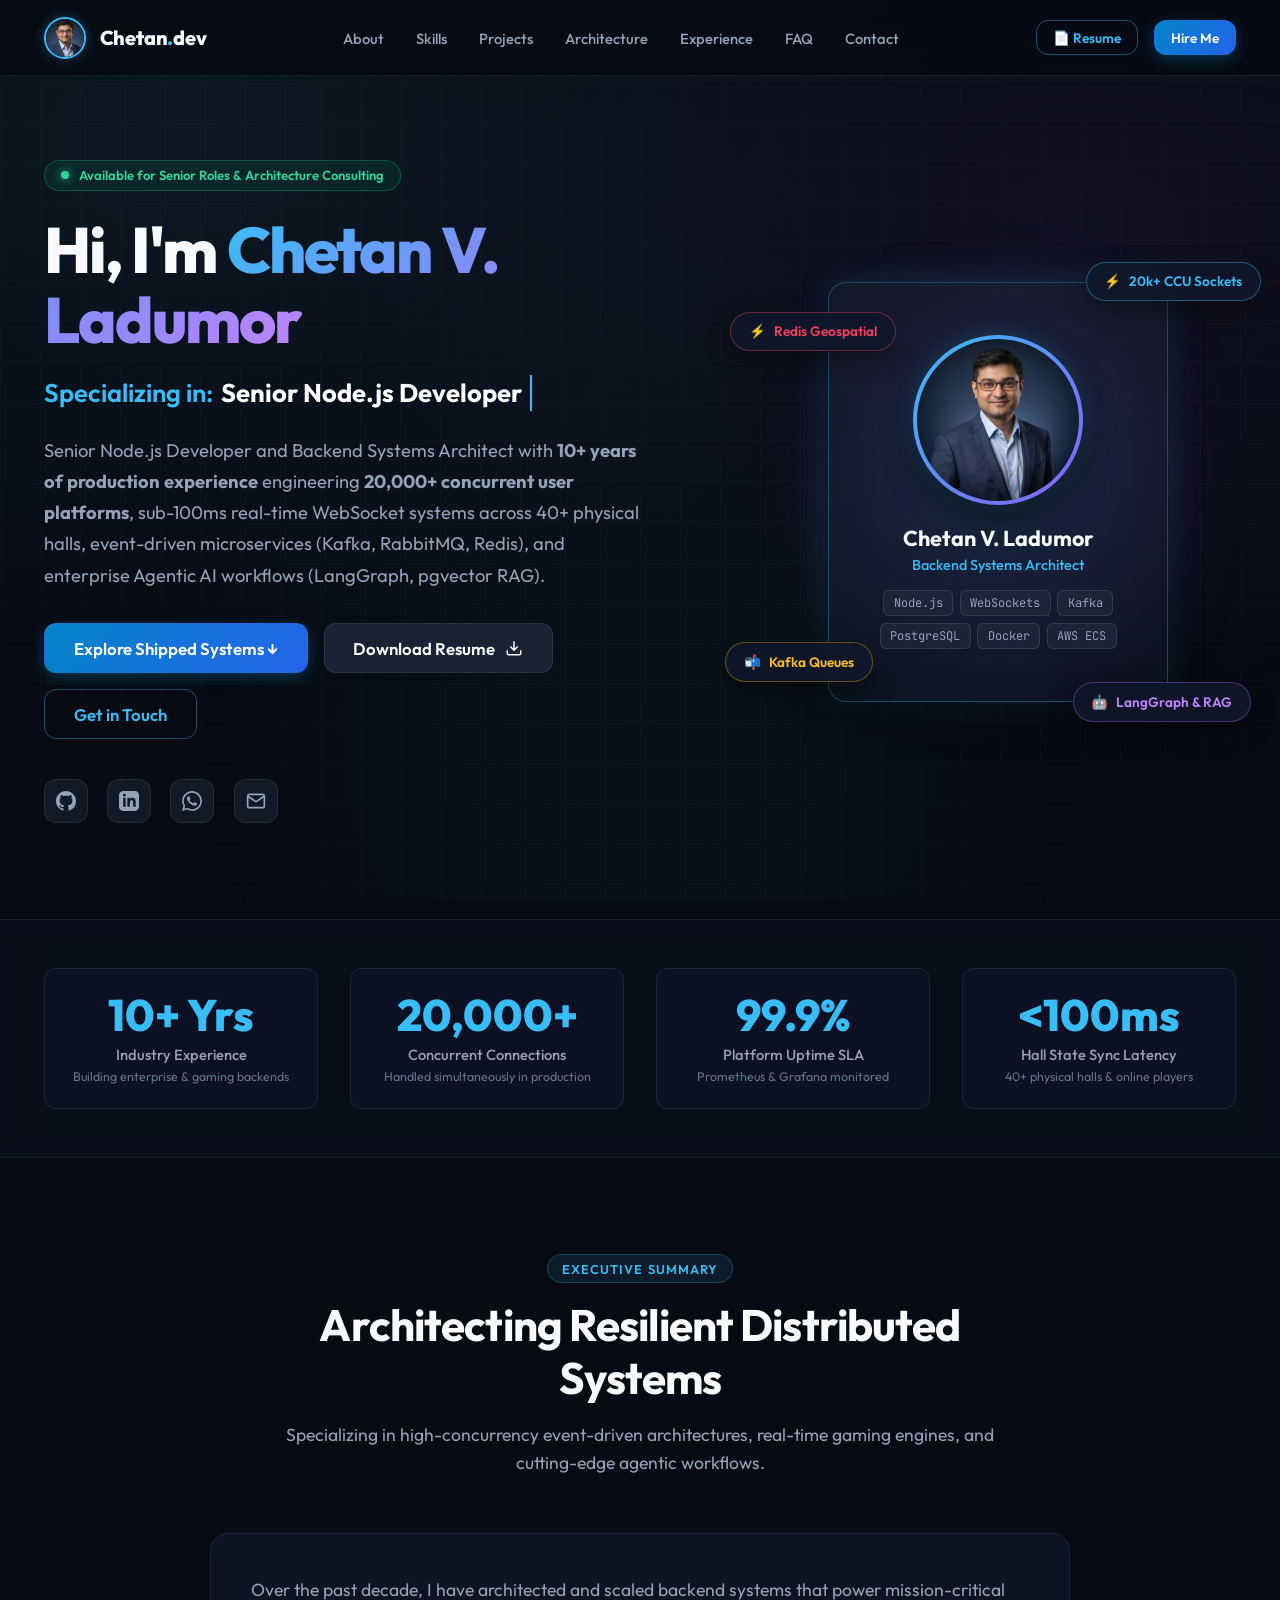
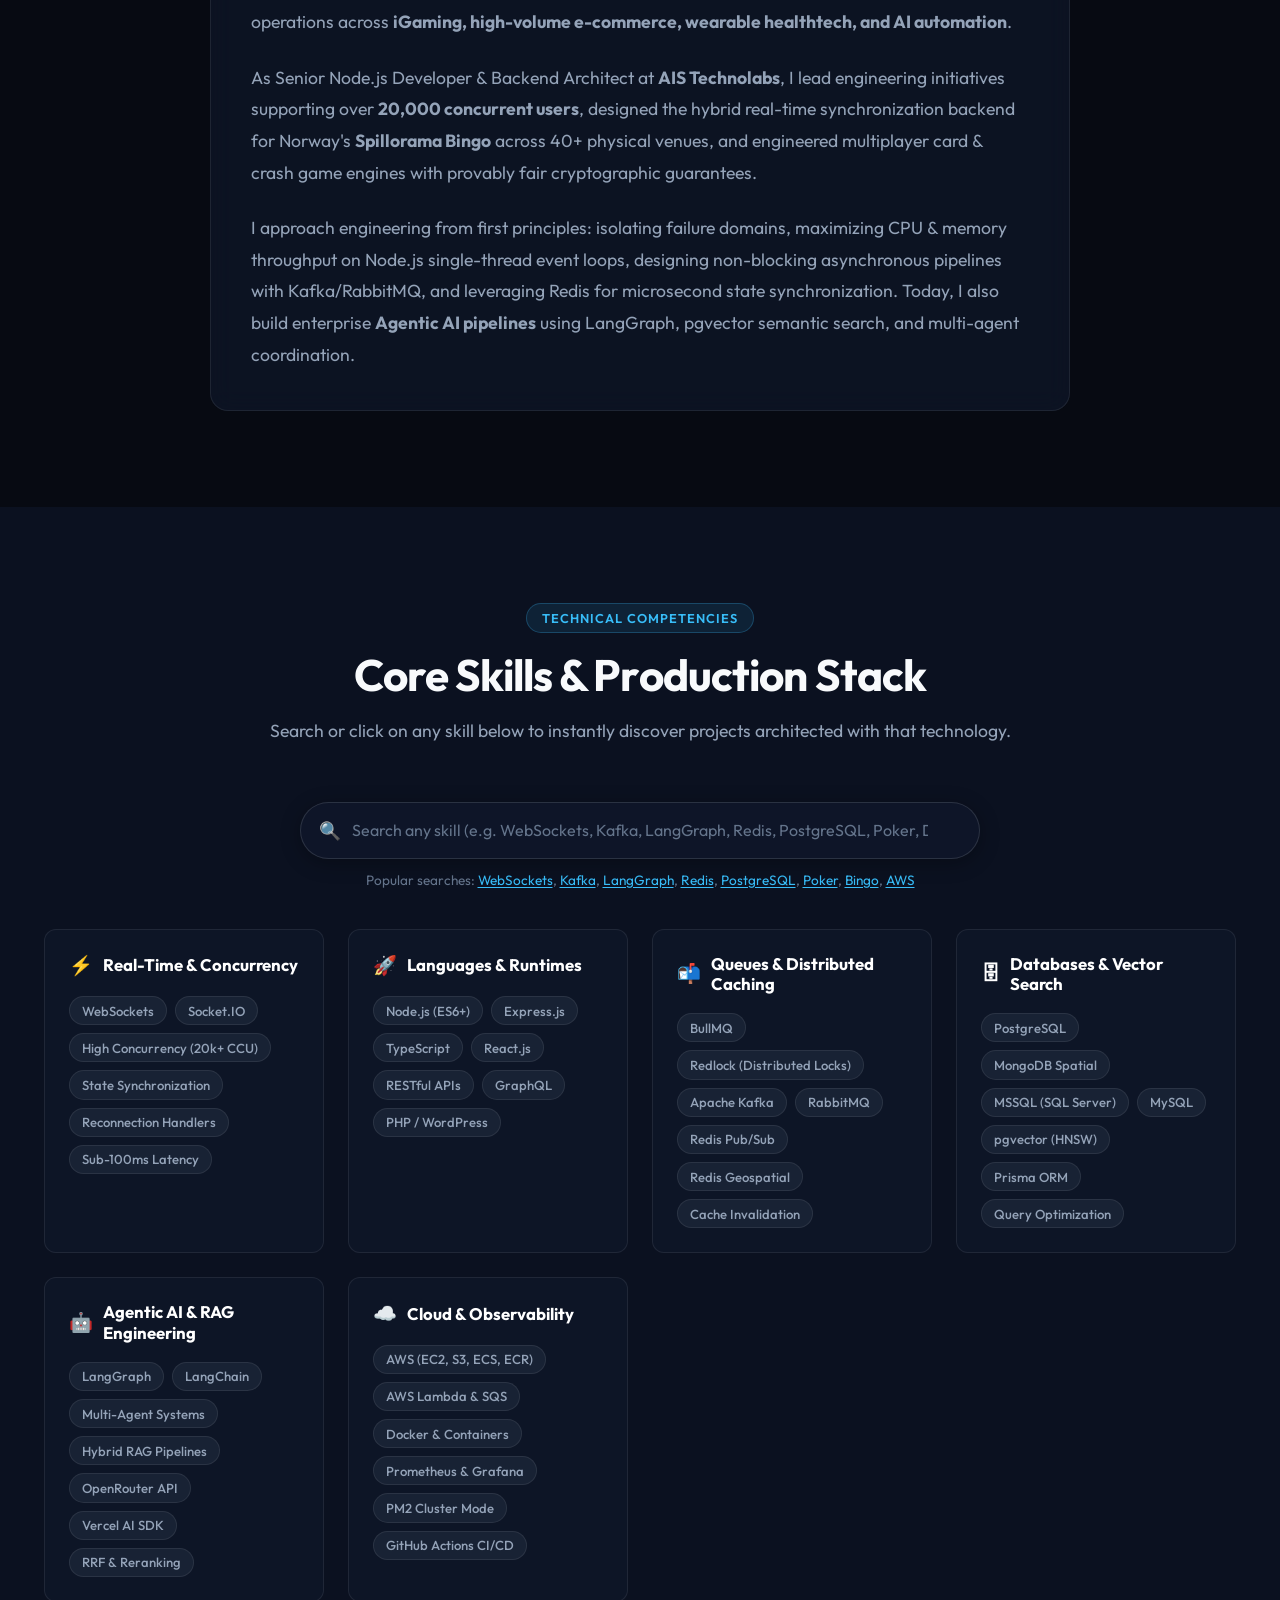
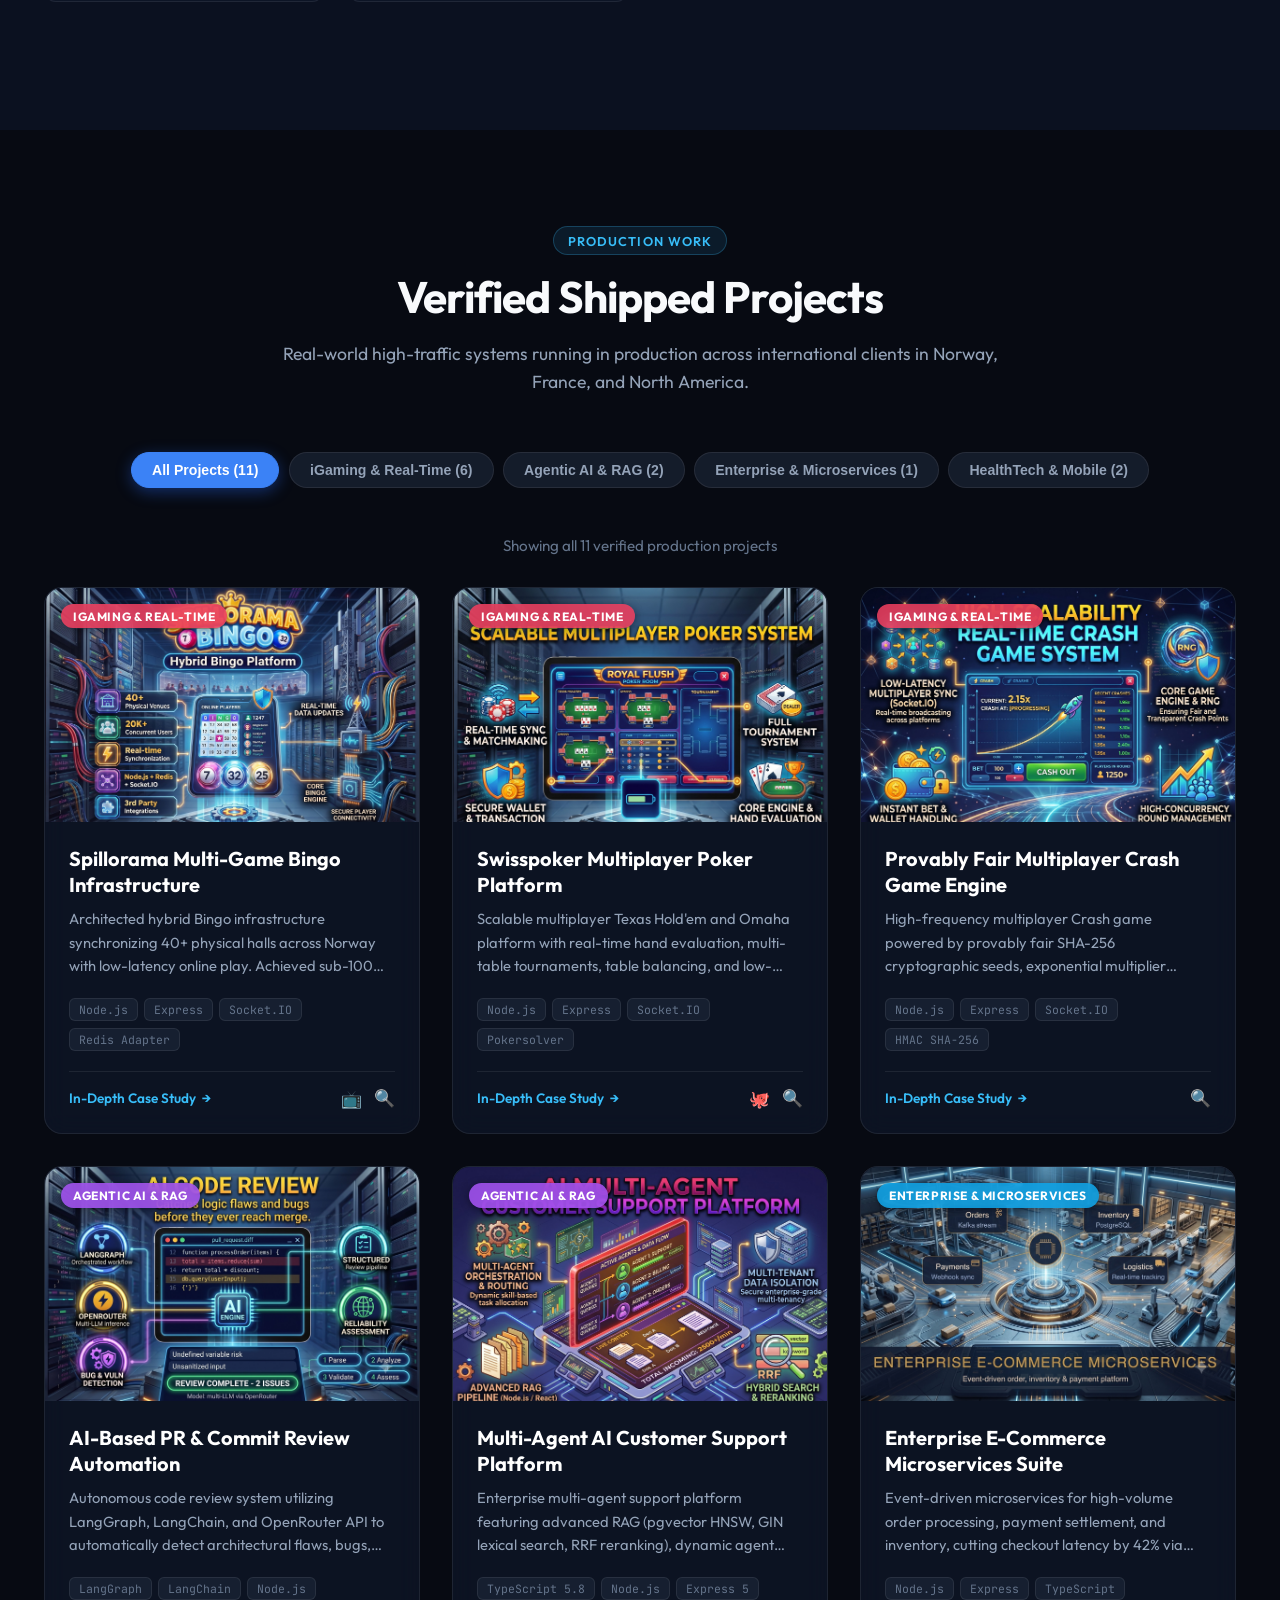
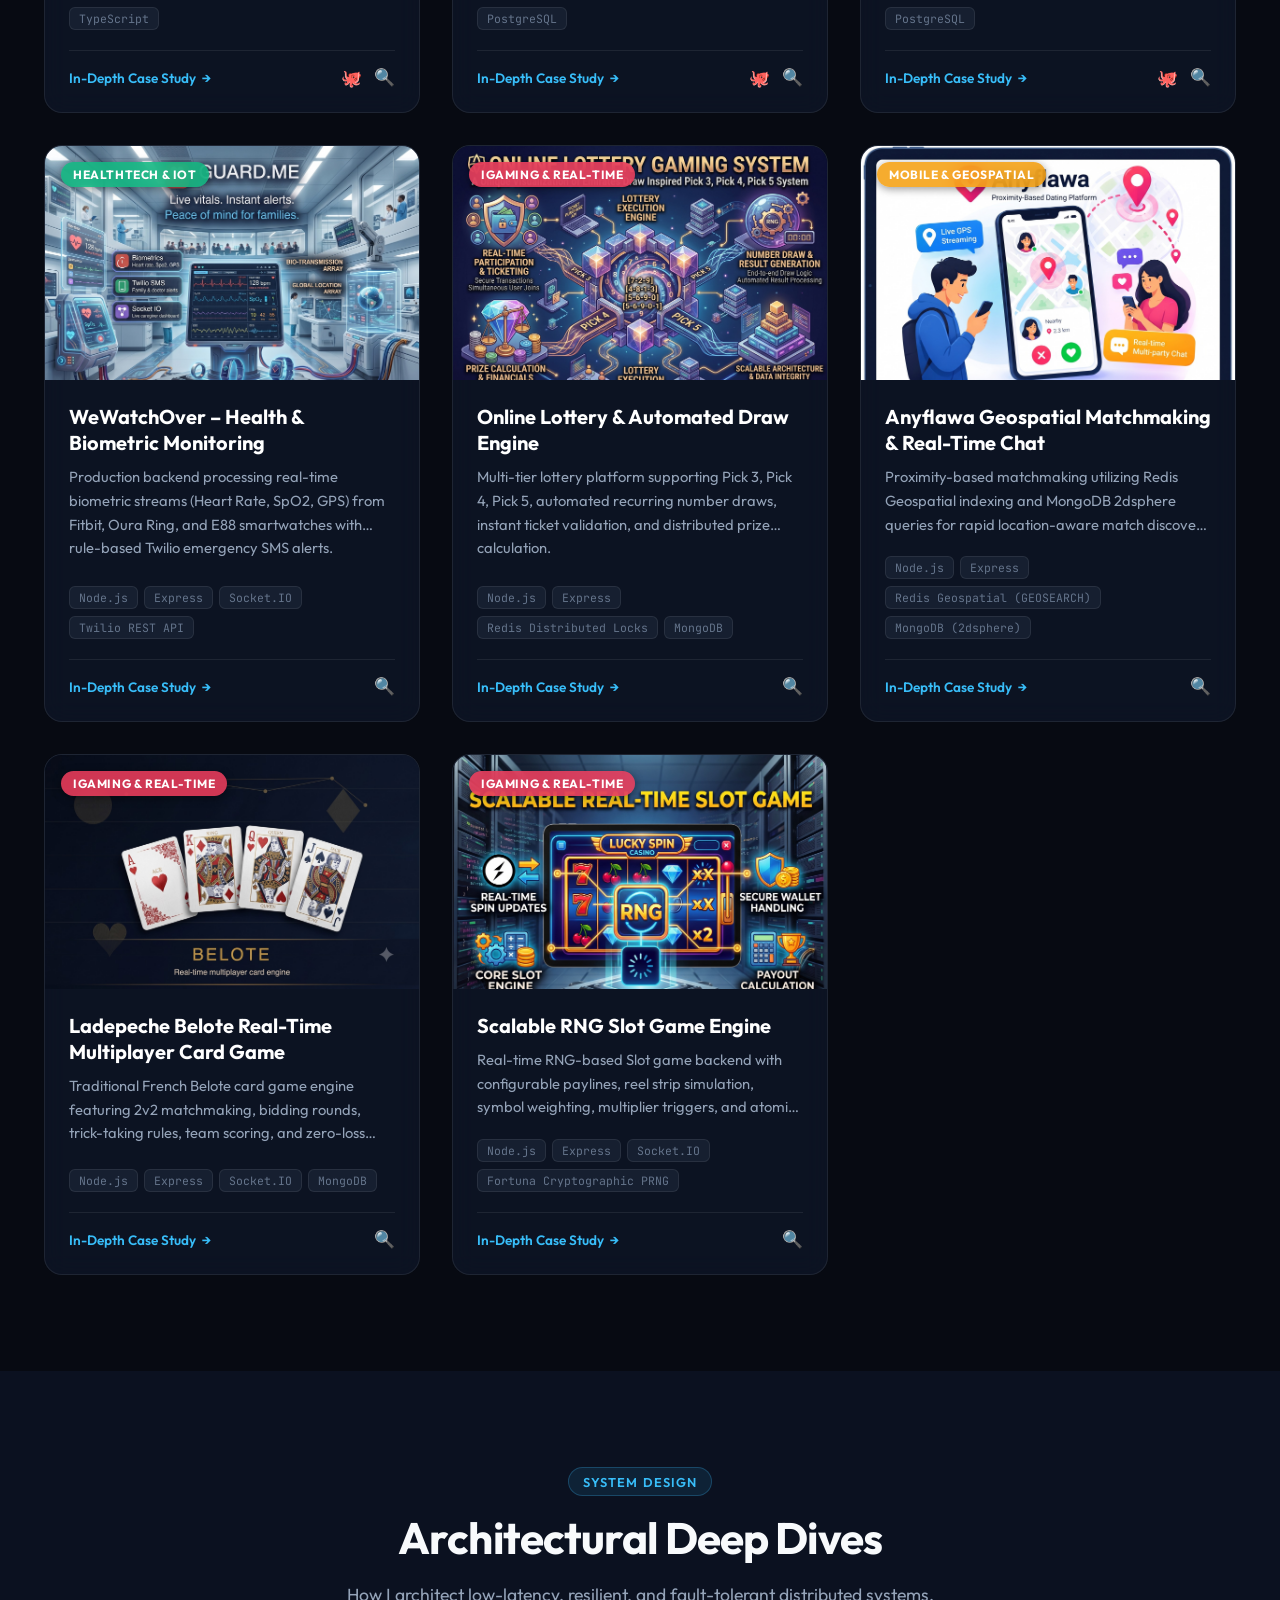
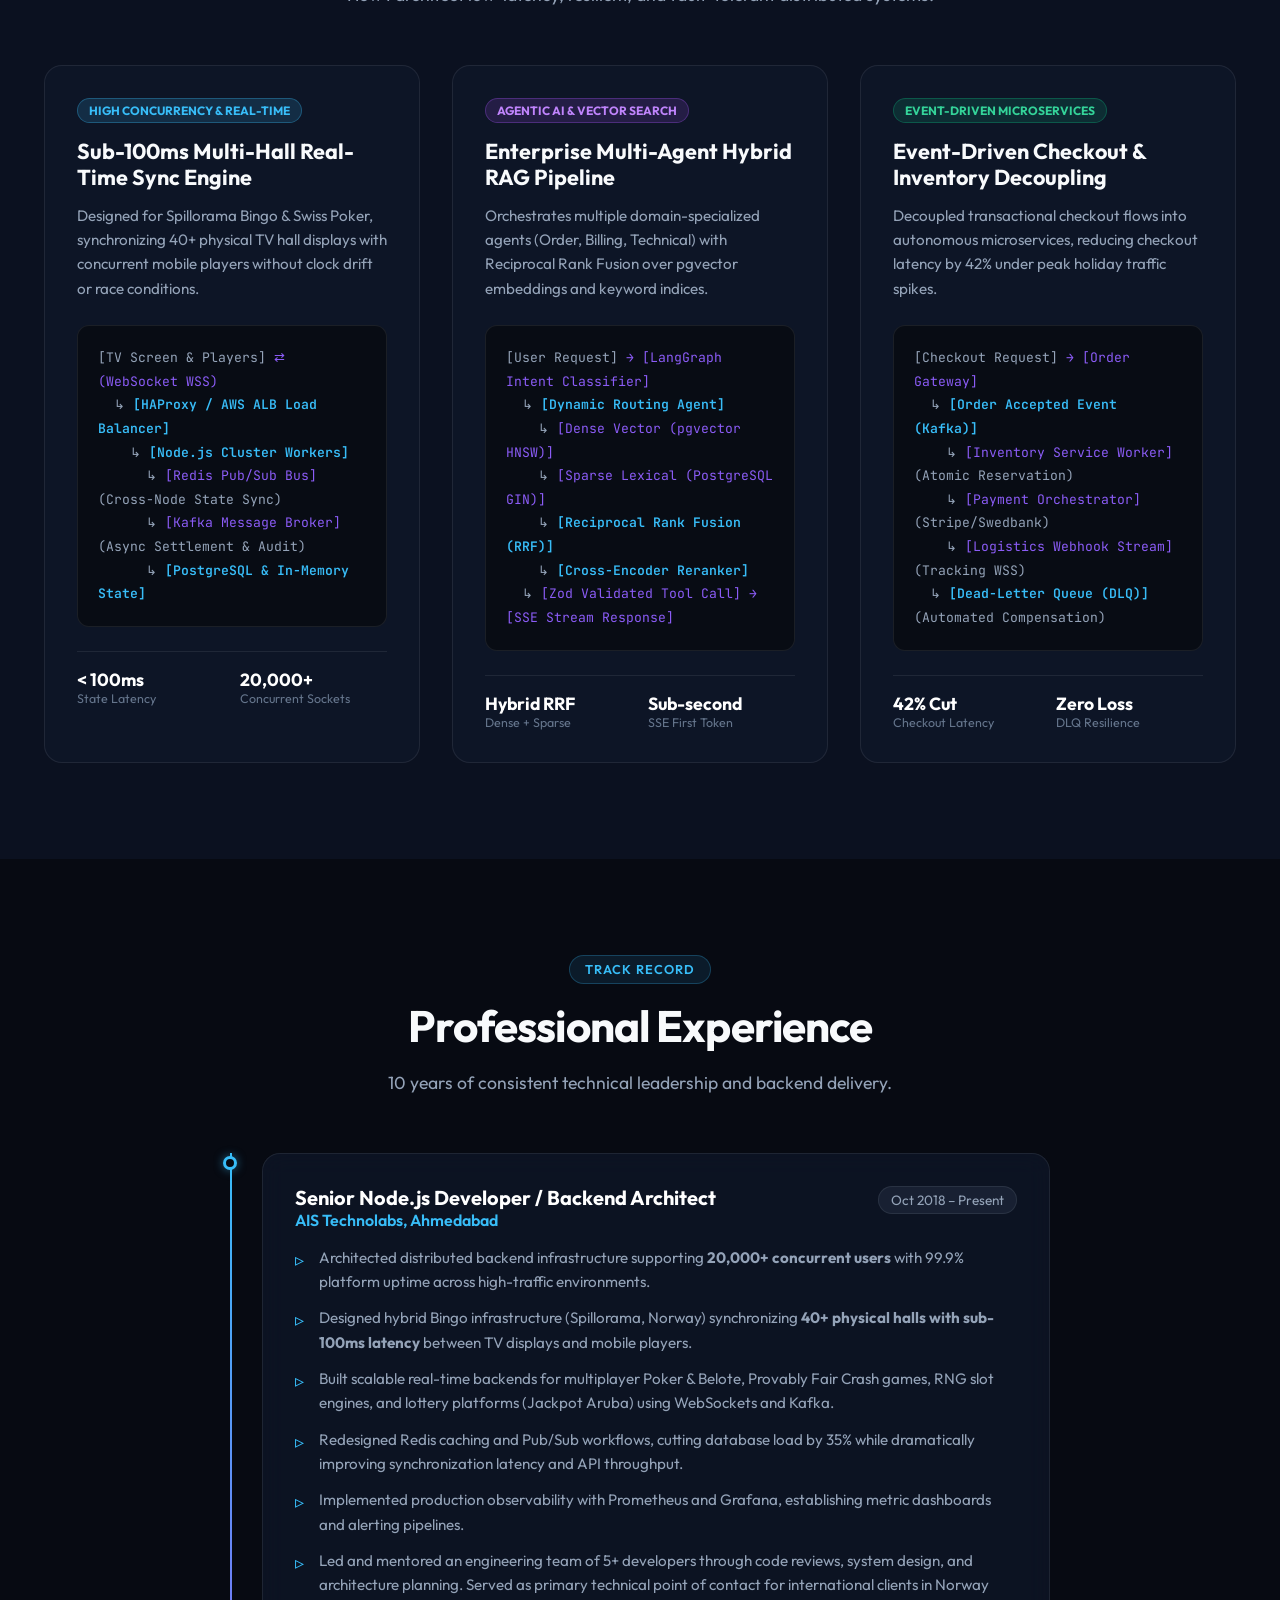
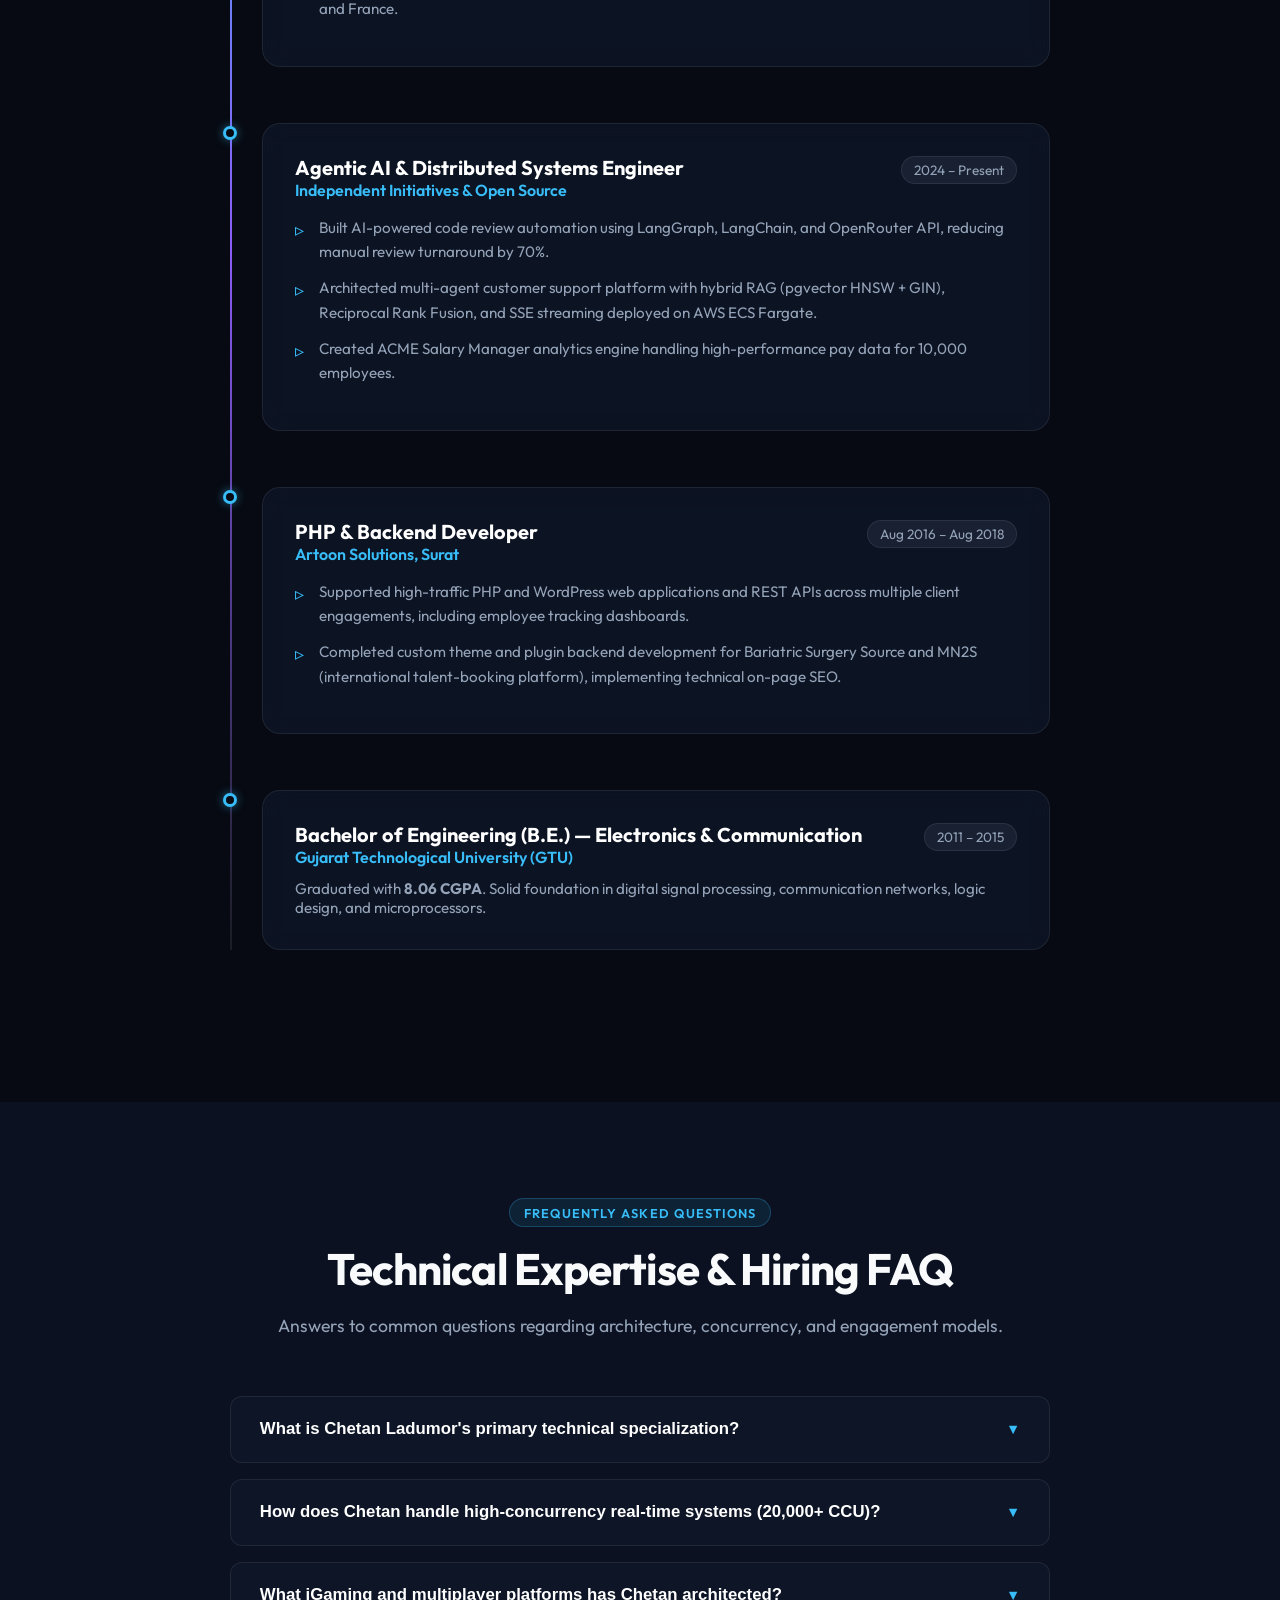
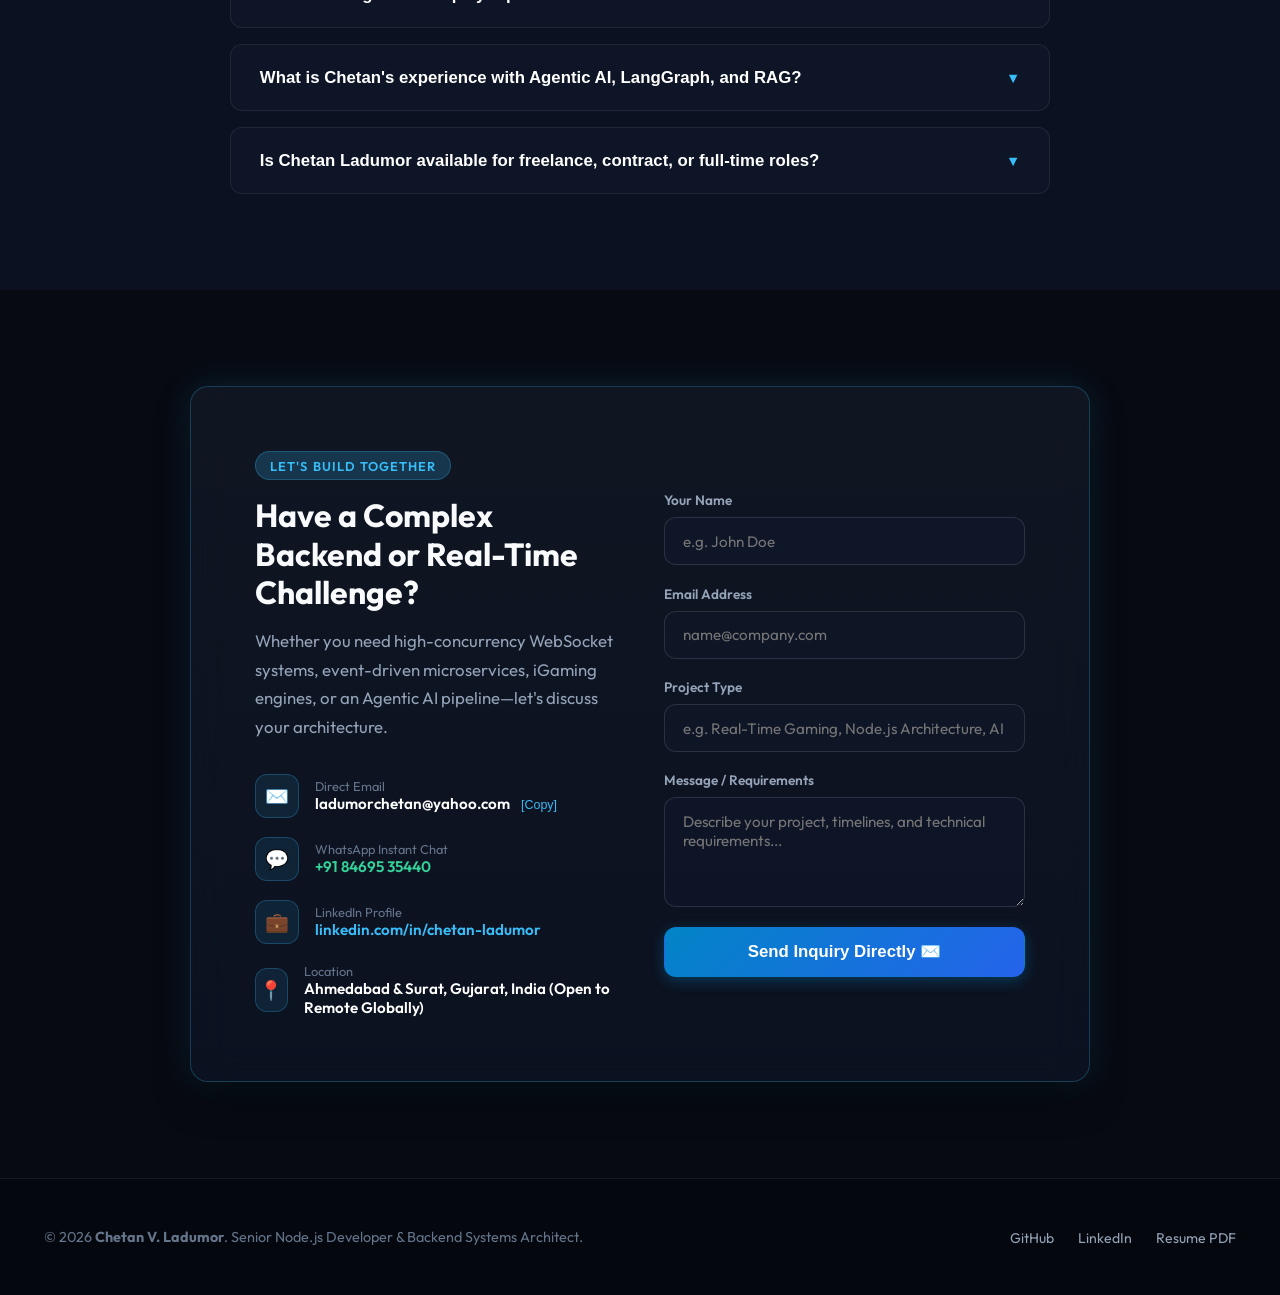
==== commit e755dbc5: "fix(images): regenerate all 11 project screenshots uncropped without slicing top headers, remove max" ====
--- a/index.html
+++ b/index.html
@@ -43,7 +43,7 @@
   <link href="https://fonts.googleapis.com/css2?family=JetBrains+Mono:wght@400;500;600&family=Outfit:wght@300;400;500;600;700;800;900&display=swap" rel="stylesheet">
 
   <!-- Custom Stylesheet -->
-  <link rel="stylesheet" href="assets/css/style.css">
+  <link rel="stylesheet" href="assets/css/style.css?v=3">
 
   <!-- Structured Data: Schema.org (JSON-LD) for Maximum Google Ranking -->
   <script type="application/ld+json">
--- a/assets/css/style.css
+++ b/assets/css/style.css
@@ -1670,11 +1670,9 @@
 .case-featured-img {
   width: 100%;
   height: auto;
-  max-height: 540px;
+  display: block;
   object-fit: contain;
   object-position: top center;
-  display: block;
-  background: #060913;
 }
 
 .case-article {
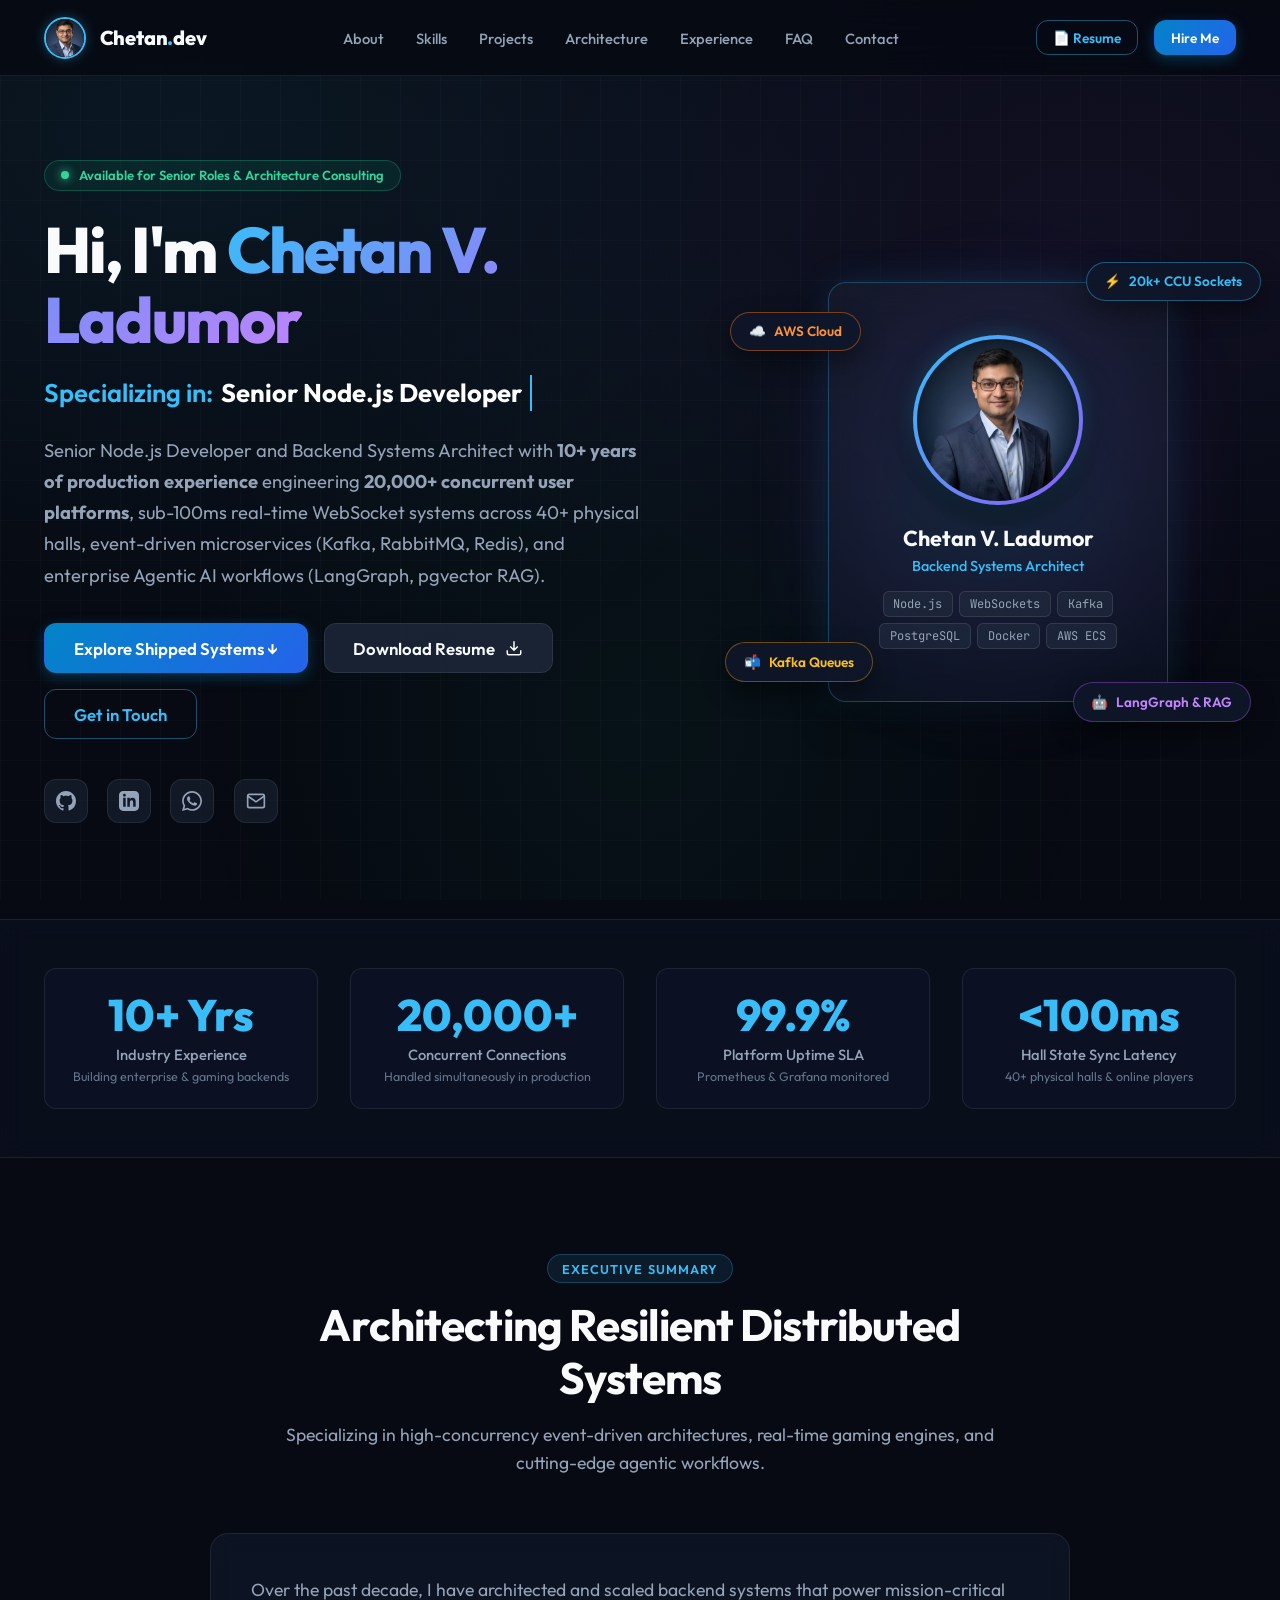
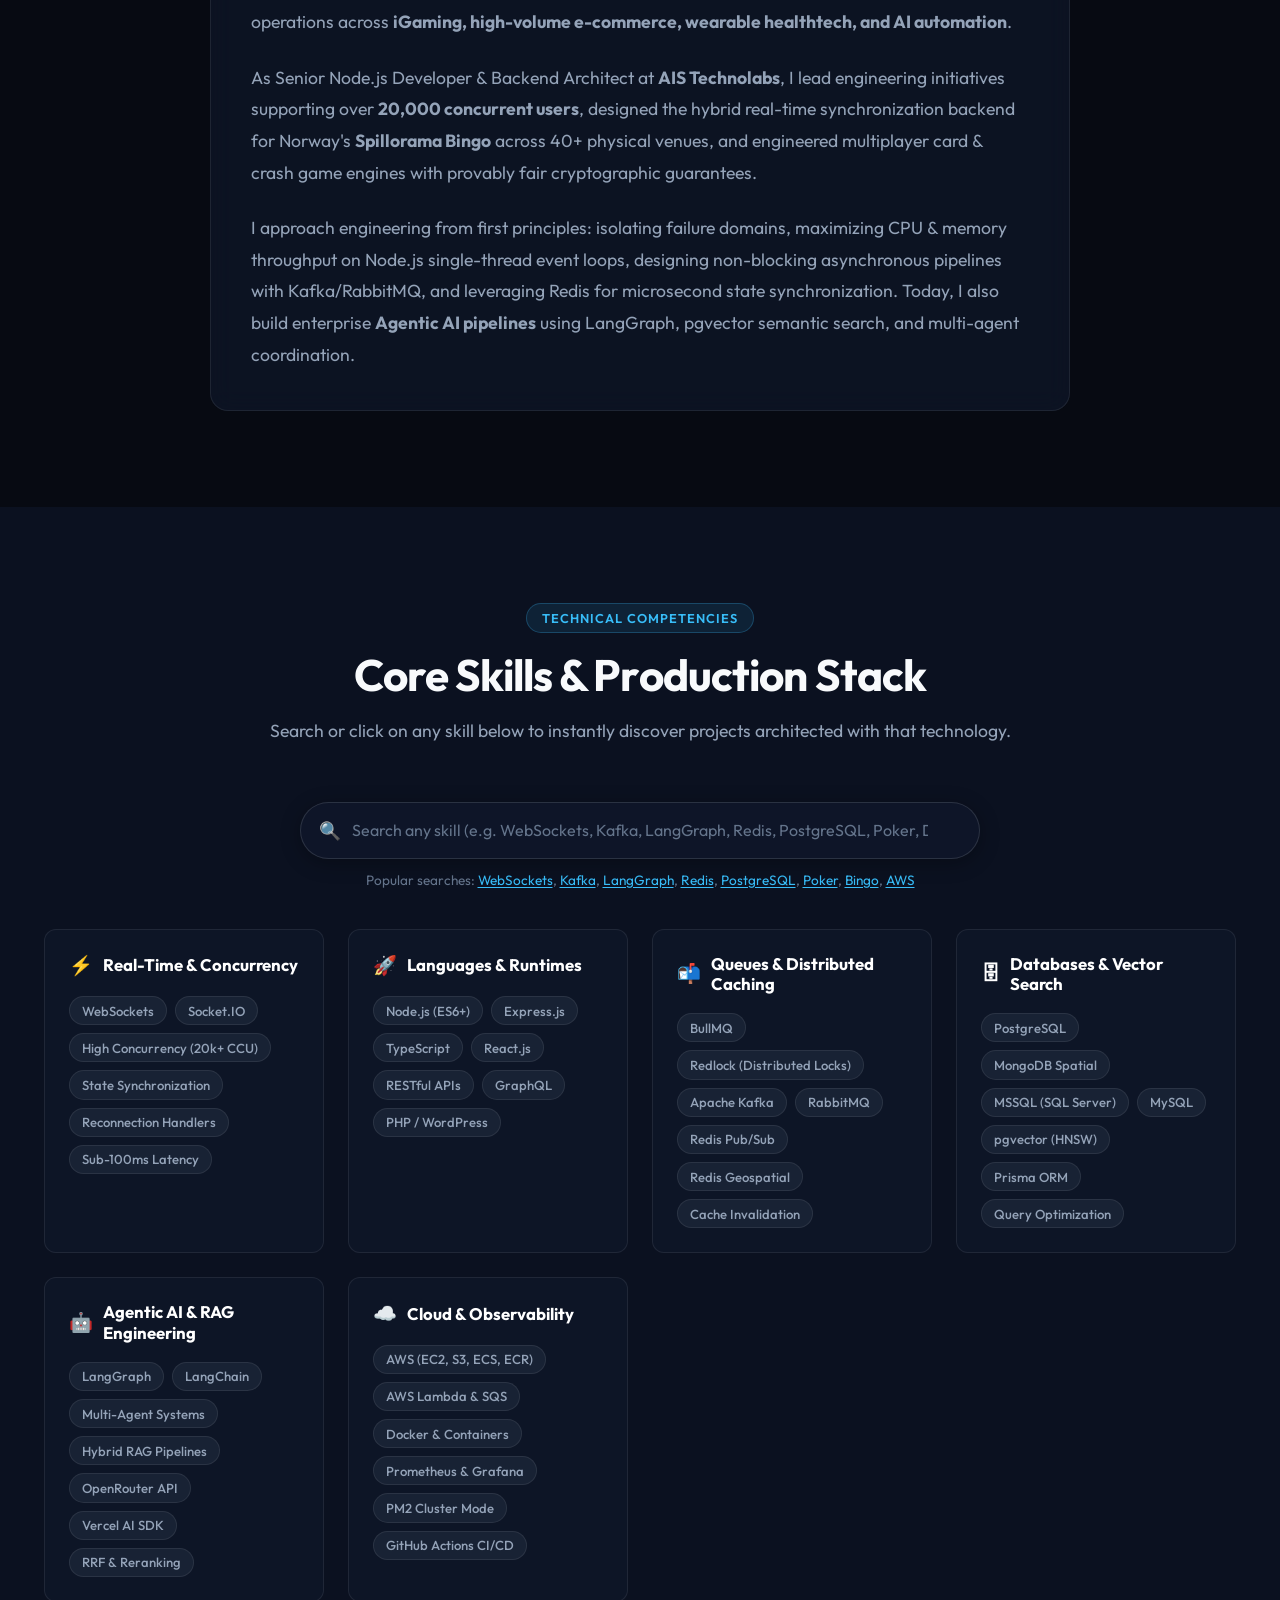
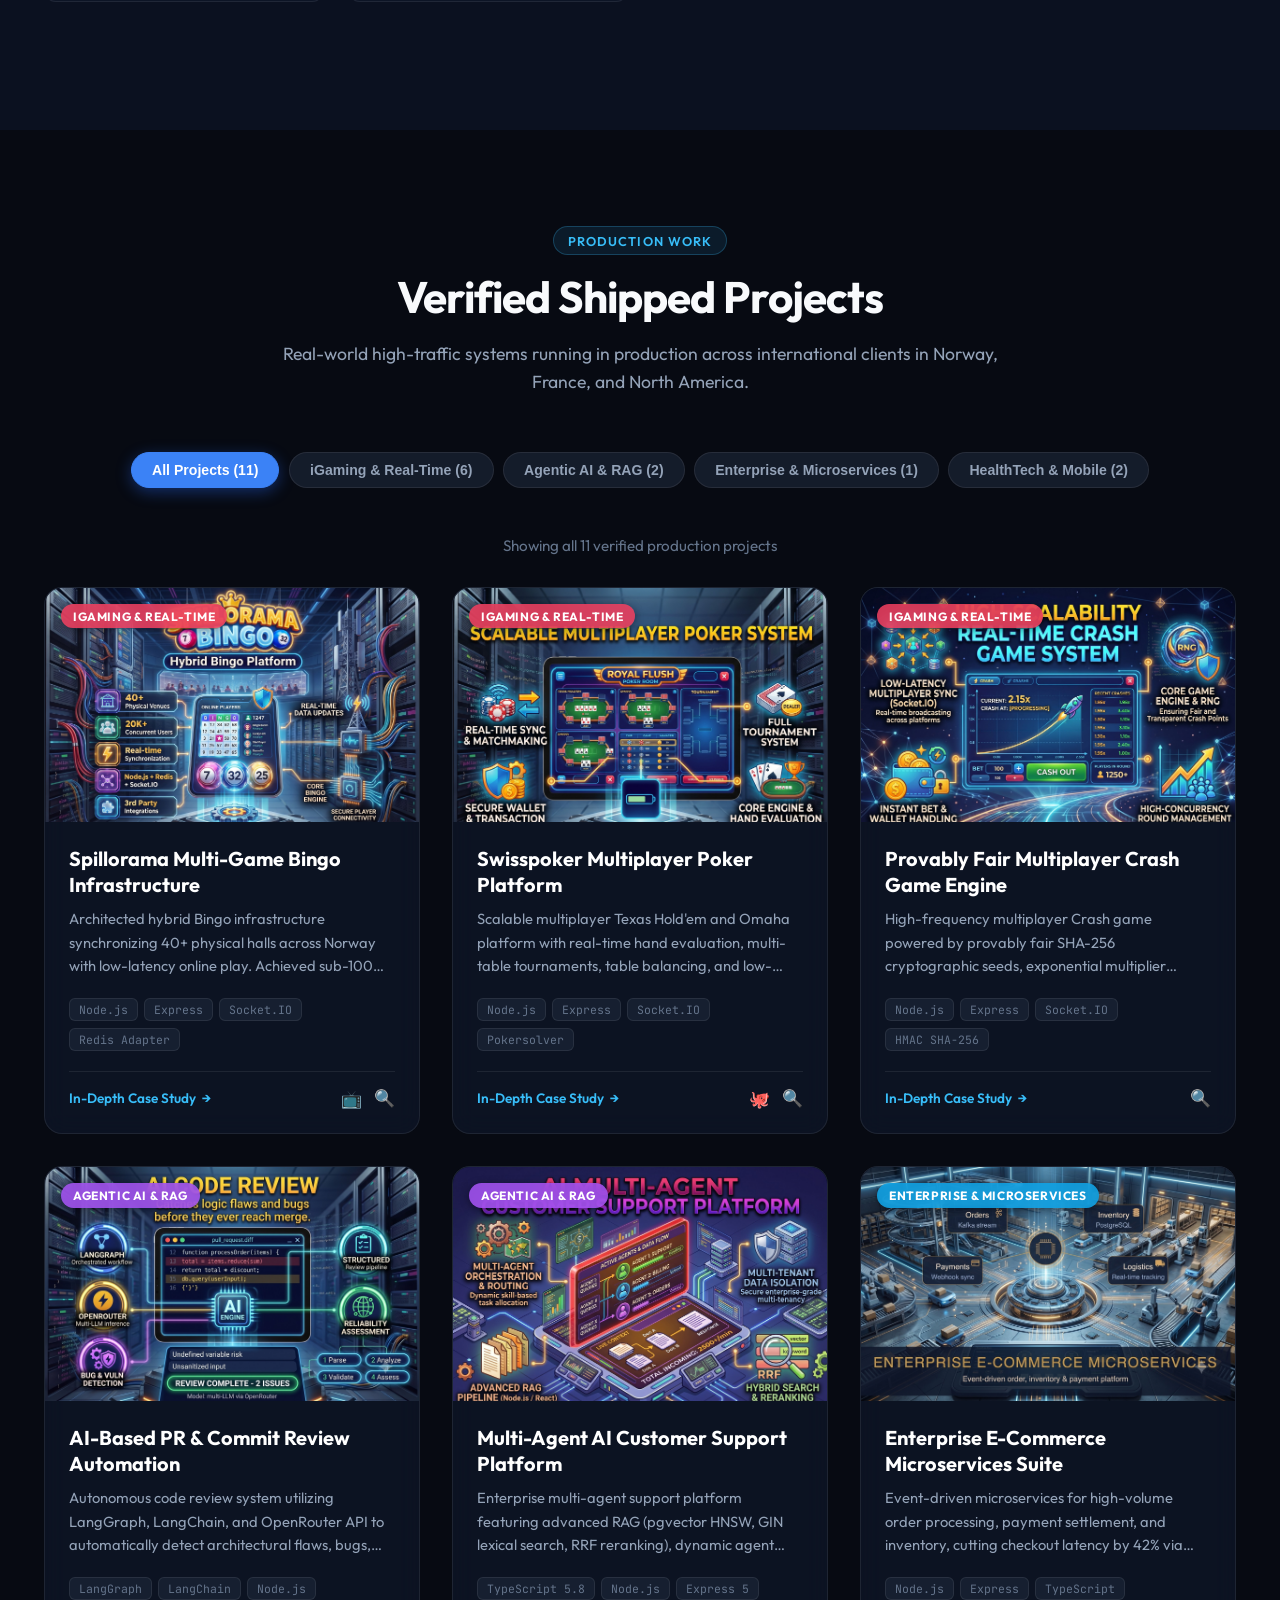
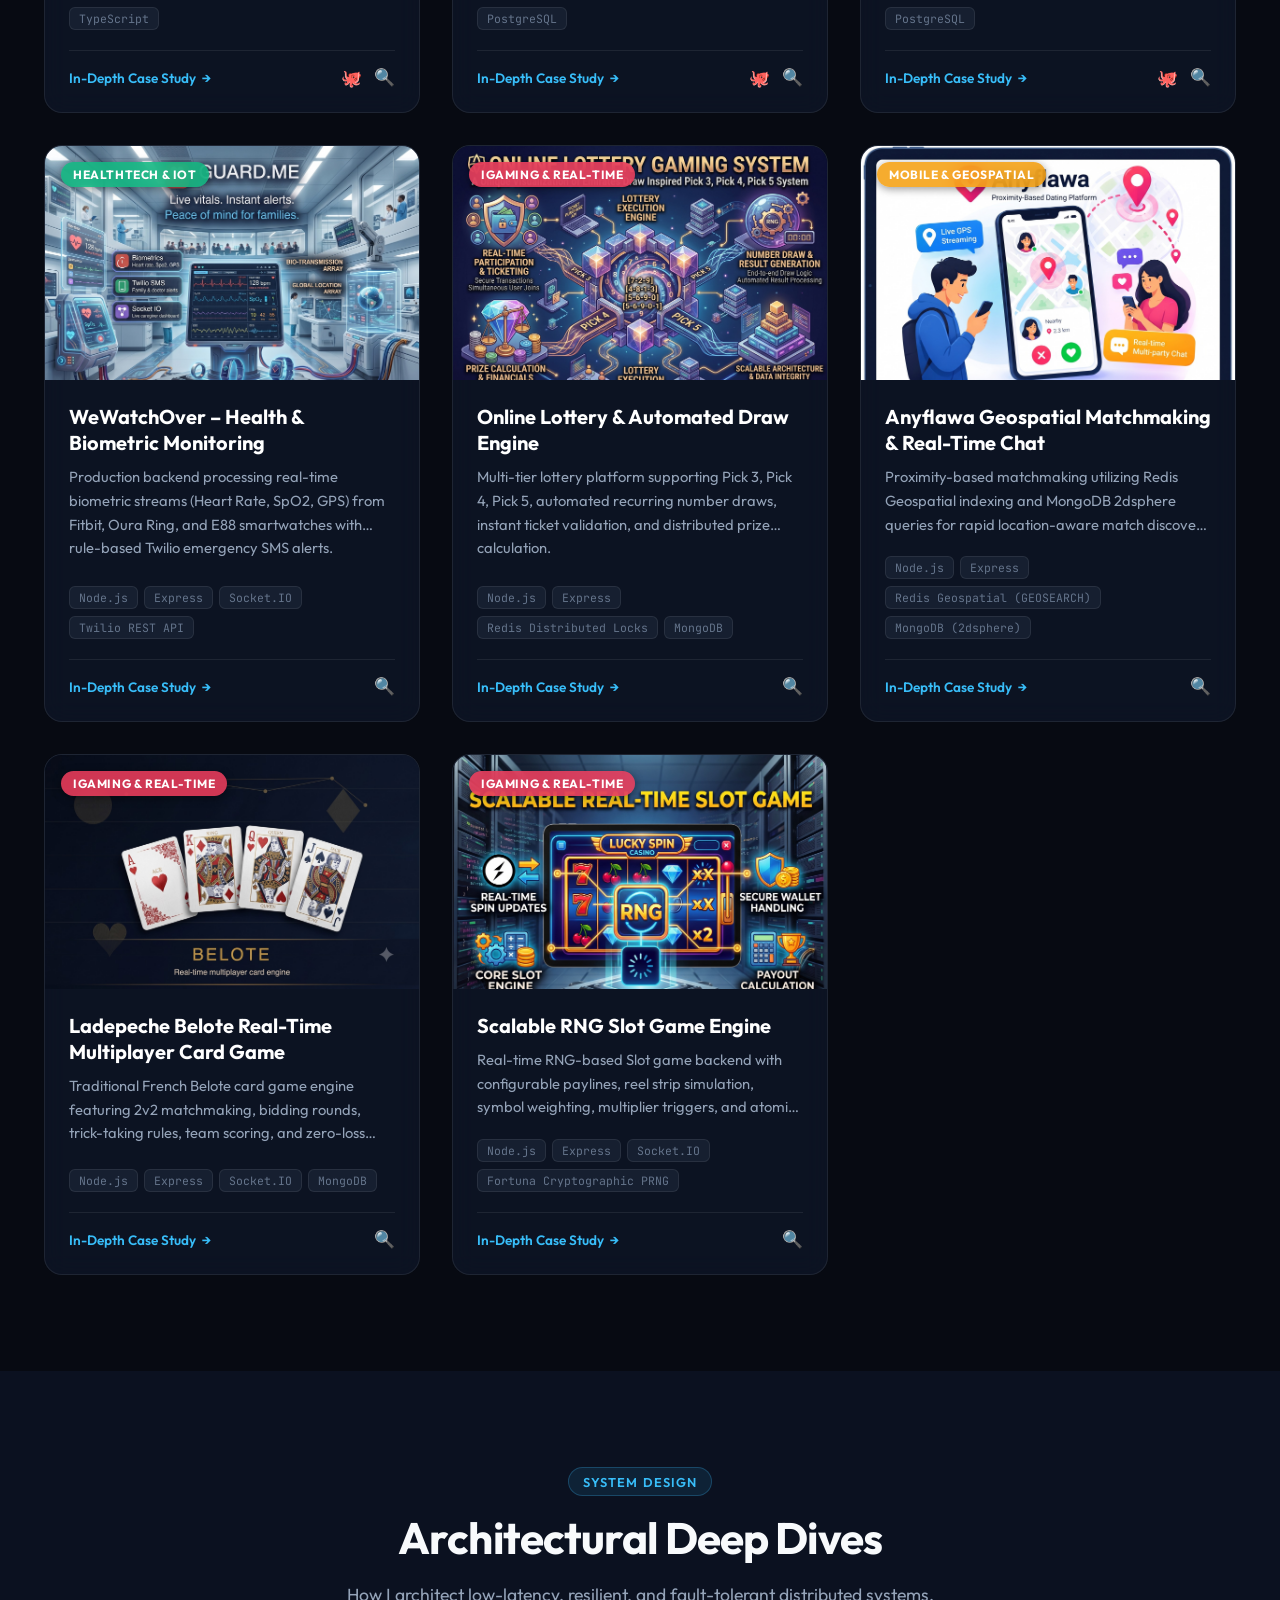
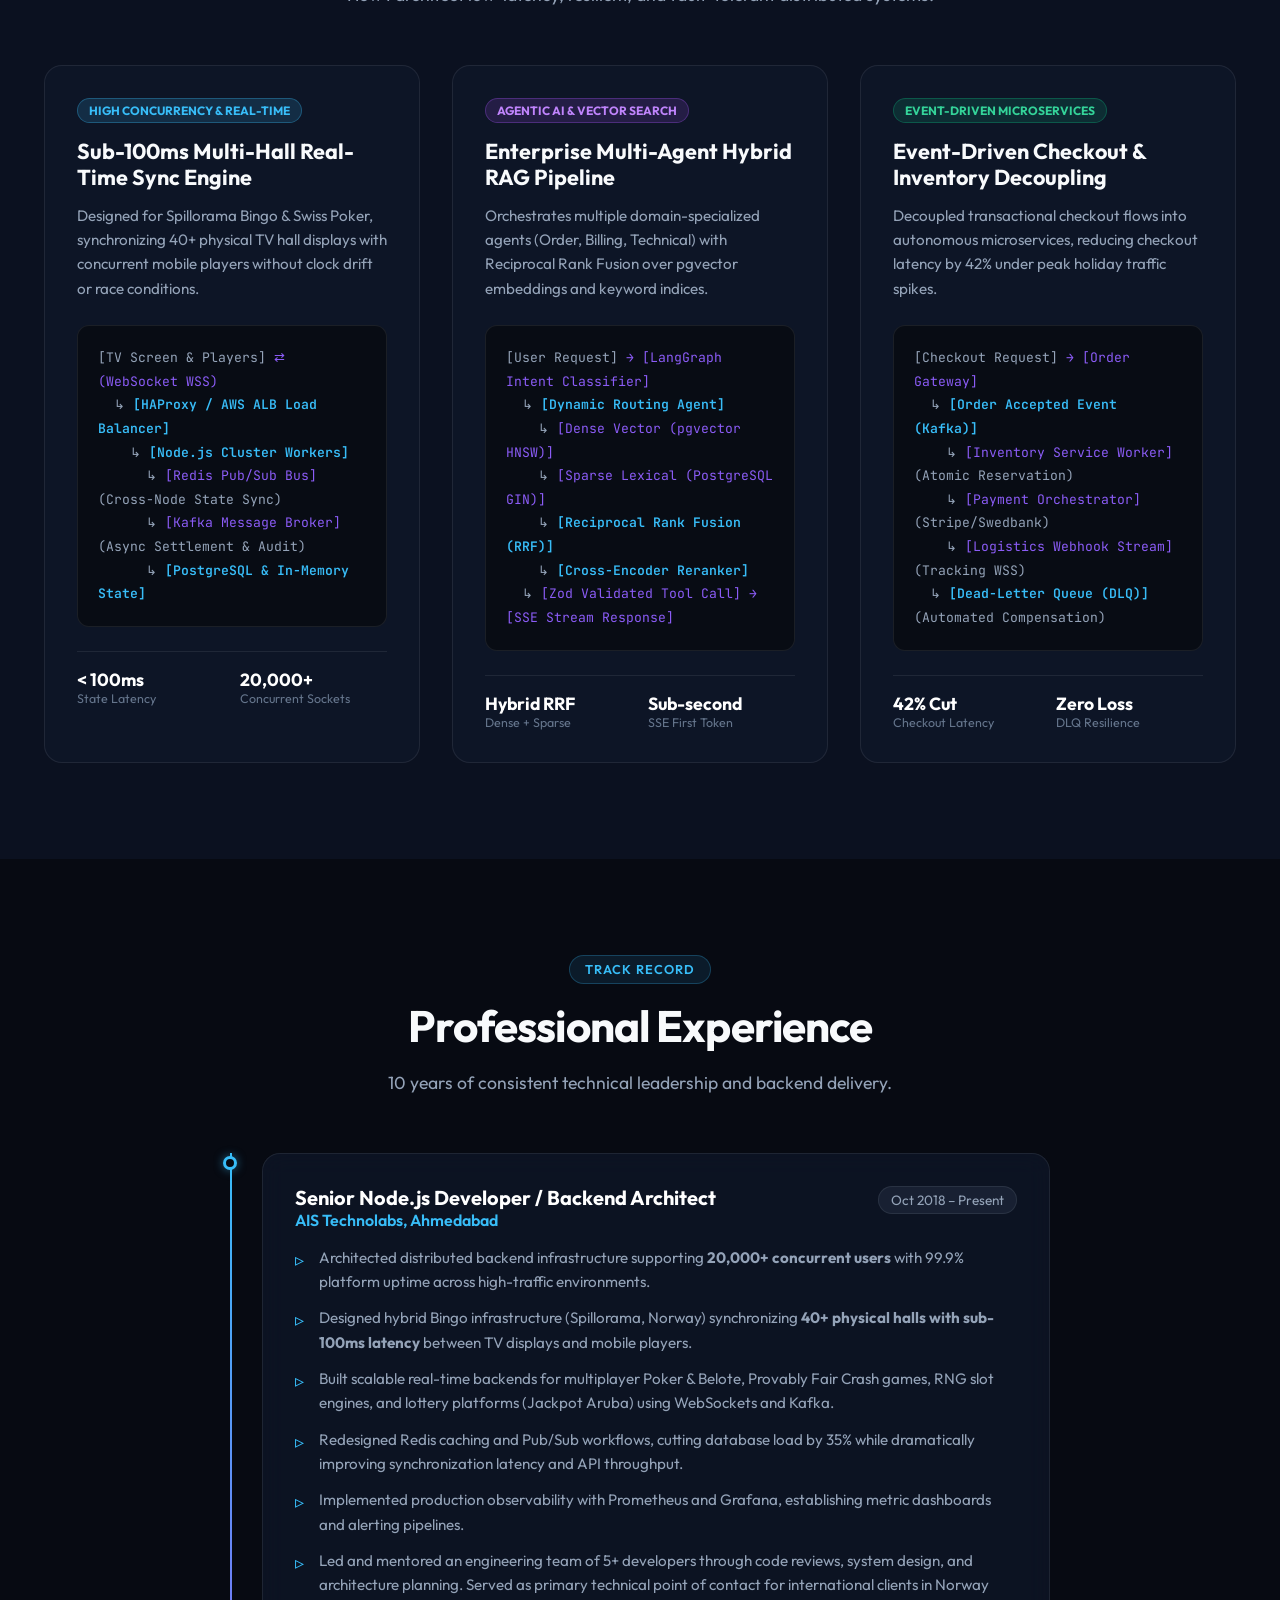
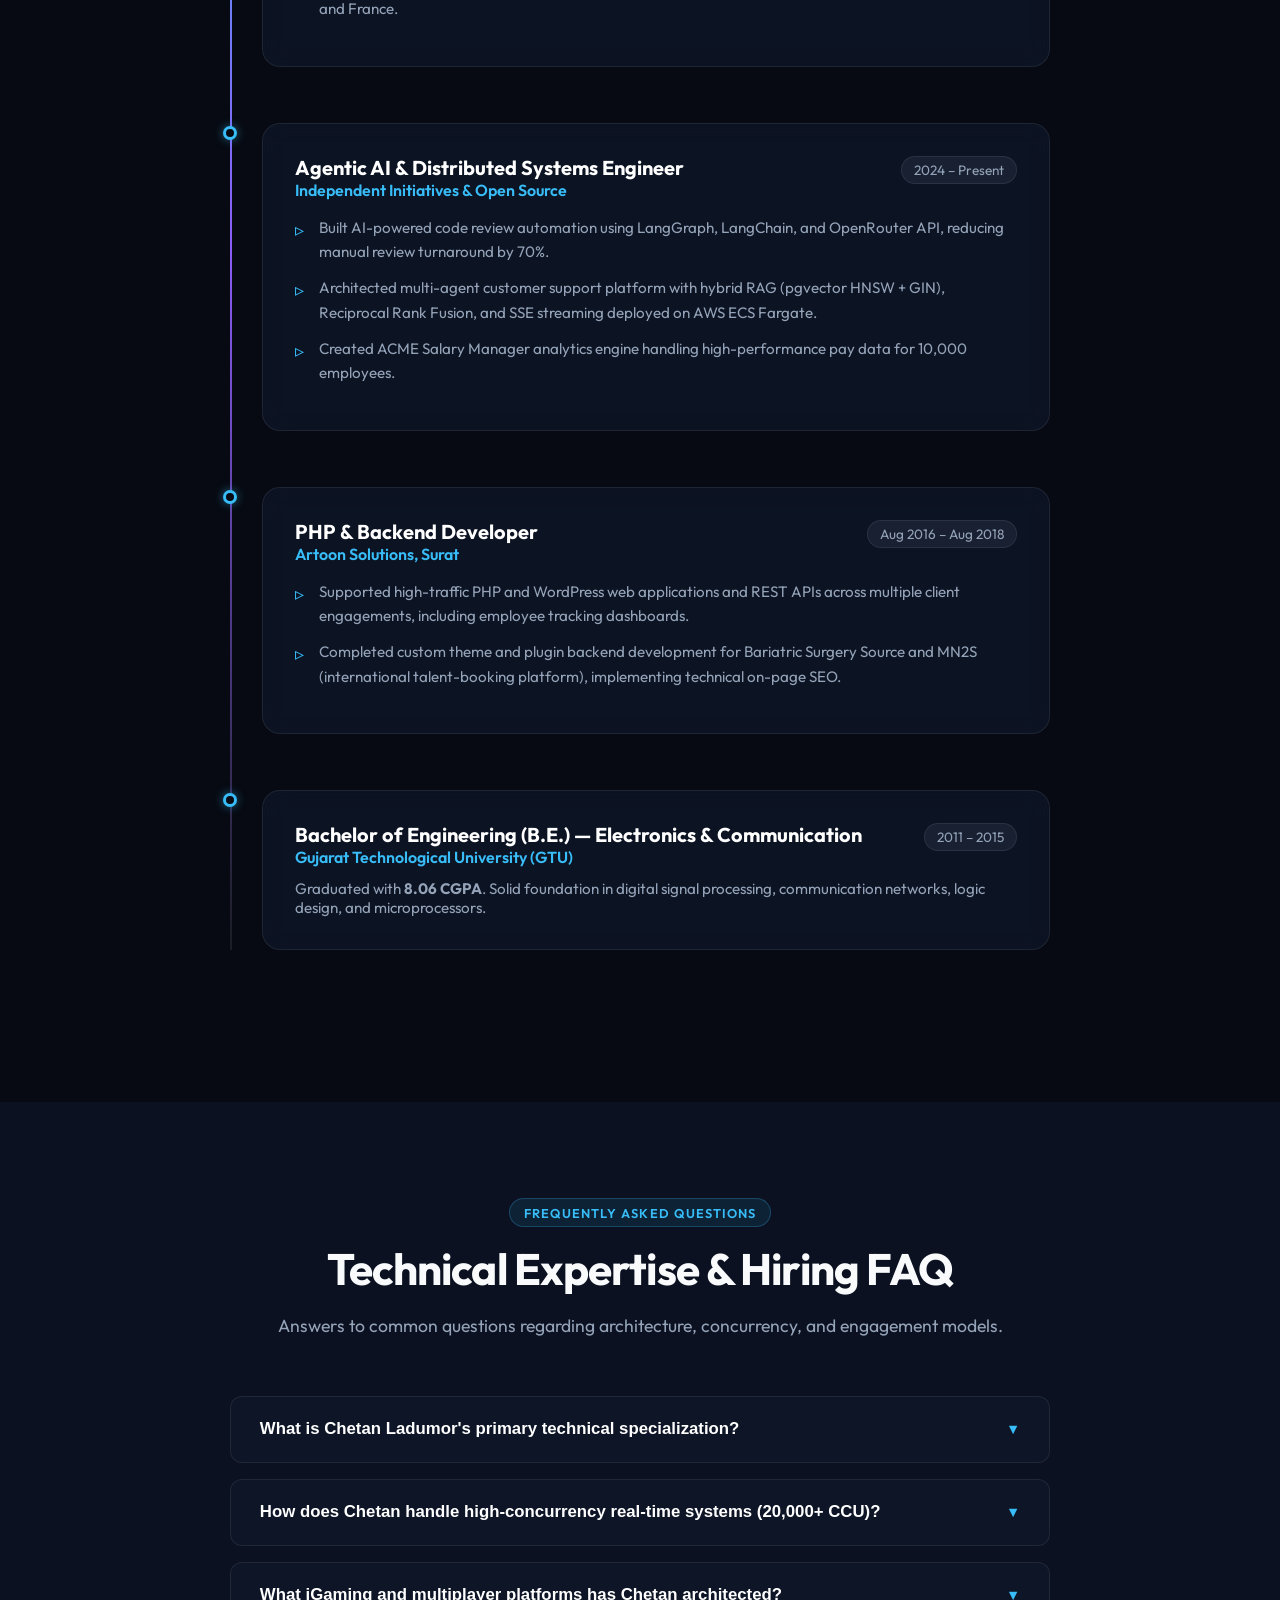
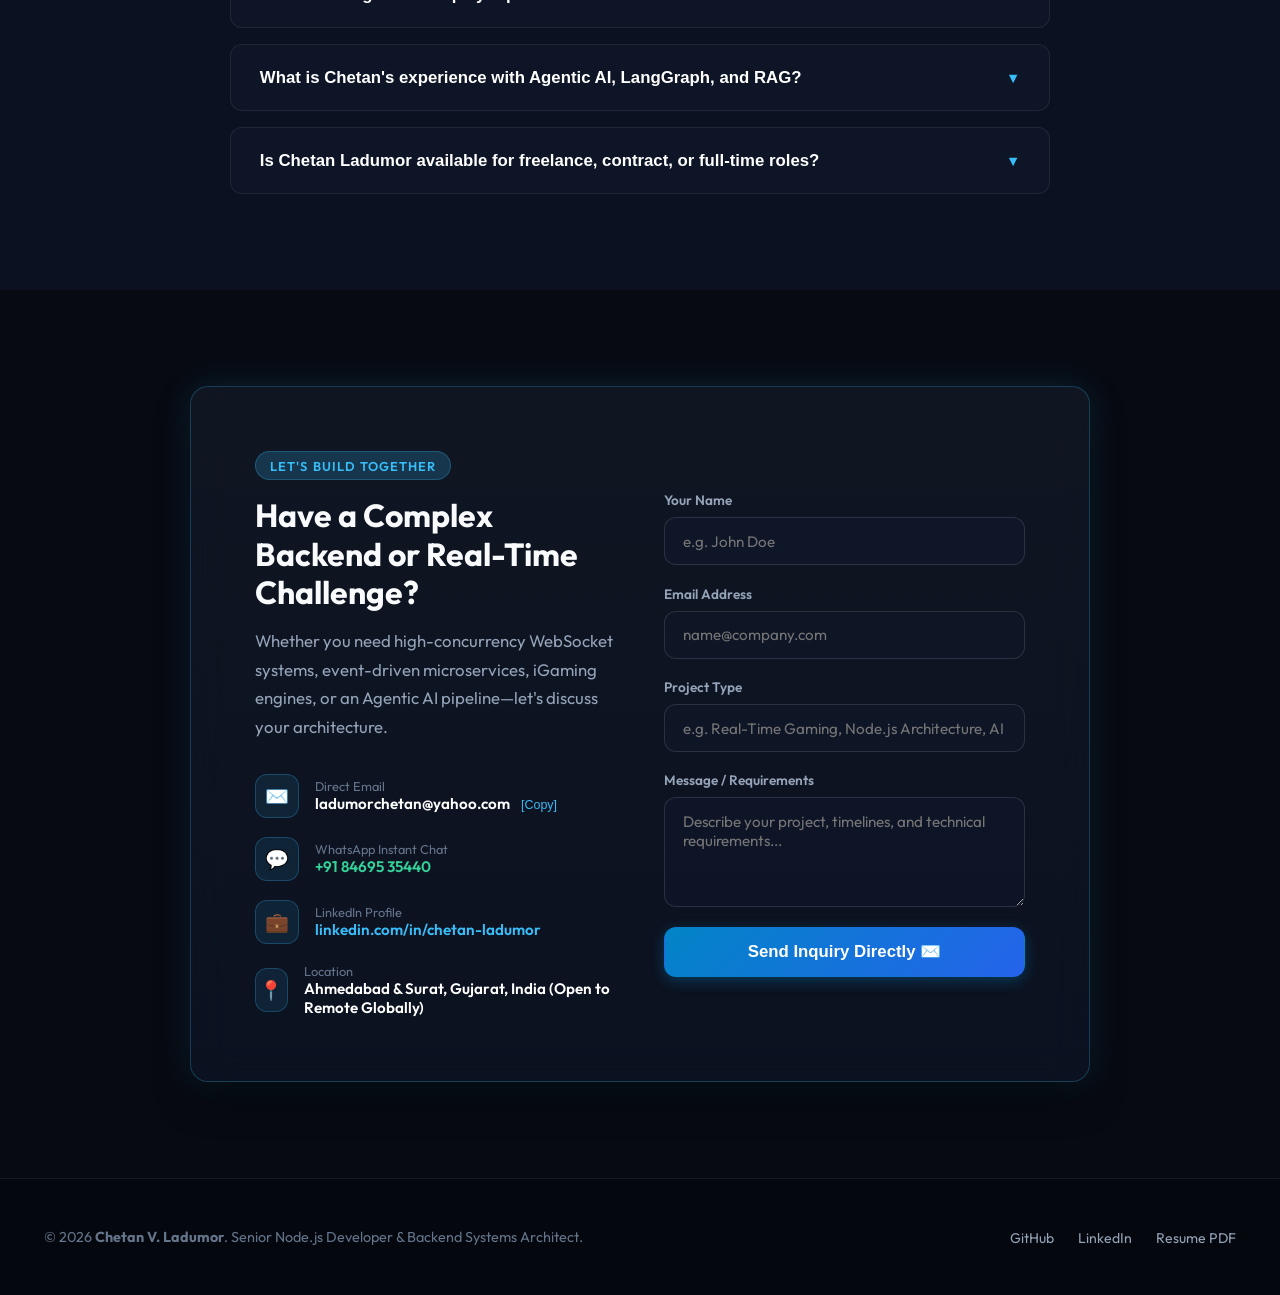
==== commit 3e29a722: "feat: replace Redis Geospatial chip with AWS Cloud chip on homepage hero" ====
--- a/index.html
+++ b/index.html
@@ -270,9 +270,9 @@
             <span>🤖</span>
             <span>LangGraph & RAG</span>
           </div>
-          <div class="floating-chip chip-redis">
-            <span>⚡</span>
-            <span>Redis Geospatial</span>
+          <div class="floating-chip chip-aws">
+            <span>☁️</span>
+            <span>AWS Cloud</span>
           </div>
 
           <div class="hero-profile-card">
--- a/assets/css/style.css
+++ b/assets/css/style.css
@@ -565,7 +565,7 @@
 .chip-ws { top: -20px; right: -25px; border-color: rgba(56, 189, 248, 0.4); color: #38bdf8; animation-delay: 0s; }
 .chip-ai { bottom: -20px; right: -15px; border-color: rgba(168, 85, 247, 0.4); color: #c084fc; animation-delay: 1.5s; }
 .chip-kafka { bottom: 20px; left: -35px; border-color: rgba(245, 158, 11, 0.4); color: #fbbf24; animation-delay: 0.8s; }
-.chip-redis { top: 30px; left: -30px; border-color: rgba(244, 63, 94, 0.4); color: #f43f5e; animation-delay: 2.2s; }
+.chip-aws, .chip-redis { top: 30px; left: -30px; border-color: rgba(249, 115, 22, 0.45); color: #fb923c; animation-delay: 2.2s; }
 
 @keyframes floatSlow {
   0% { transform: translateY(0px); }
@@ -1737,6 +1737,118 @@
   gap: 0.5rem;
 }
 
+/* Visual State Machine & Pipeline Flow Component */
+.state-flow-pipeline {
+  display: flex;
+  flex-direction: column;
+  gap: 0.85rem;
+  margin: 1.25rem 0;
+}
+
+.state-card {
+  background: #090e1a;
+  border: 1px solid rgba(56, 189, 248, 0.2);
+  border-radius: var(--radius-md);
+  padding: 1.15rem 1.35rem;
+  transition: transform 0.2s ease, border-color 0.2s ease, box-shadow 0.2s ease;
+  position: relative;
+}
+
+.state-card:hover {
+  border-color: rgba(56, 189, 248, 0.5);
+  box-shadow: 0 4px 20px rgba(56, 189, 248, 0.12);
+}
+
+.state-card-header {
+  display: flex;
+  align-items: center;
+  justify-content: space-between;
+  flex-wrap: wrap;
+  gap: 0.65rem;
+  margin-bottom: 0.75rem;
+  padding-bottom: 0.55rem;
+  border-bottom: 1px solid rgba(255, 255, 255, 0.08);
+}
+
+.state-card-title-wrap {
+  display: flex;
+  align-items: center;
+  gap: 0.65rem;
+  flex-wrap: wrap;
+}
+
+.state-card-step {
+  font-family: var(--font-mono);
+  font-size: 0.72rem;
+  font-weight: 800;
+  color: #060913;
+  background: var(--accent-cyan);
+  padding: 0.2rem 0.5rem;
+  border-radius: var(--radius-sm);
+  letter-spacing: 0.06em;
+  text-transform: uppercase;
+}
+
+.state-card-title {
+  font-size: 1.1rem;
+  font-weight: 700;
+  color: #ffffff;
+  margin: 0;
+}
+
+.state-card-sla {
+  font-family: var(--font-mono);
+  font-size: 0.78rem;
+  color: #38bdf8;
+  background: rgba(56, 189, 248, 0.1);
+  padding: 0.2rem 0.55rem;
+  border-radius: var(--radius-full);
+  border: 1px solid rgba(56, 189, 248, 0.25);
+  font-weight: 600;
+}
+
+.state-details-grid {
+  display: grid;
+  grid-template-columns: repeat(auto-fit, minmax(240px, 1fr));
+  gap: 0.75rem;
+}
+
+.state-detail-item {
+  background: rgba(15, 23, 42, 0.6);
+  border: 1px solid rgba(255, 255, 255, 0.05);
+  border-radius: var(--radius-sm);
+  padding: 0.7rem 0.85rem;
+}
+
+.state-detail-label {
+  font-size: 0.72rem;
+  text-transform: uppercase;
+  letter-spacing: 0.06em;
+  color: #94a3b8;
+  margin-bottom: 0.25rem;
+  display: flex;
+  align-items: center;
+  gap: 0.4rem;
+  font-weight: 600;
+}
+
+.state-detail-val {
+  font-size: 0.88rem;
+  color: #e2e8f0;
+  line-height: 1.5;
+  margin: 0;
+}
+
+.state-flow-connector {
+  display: flex;
+  align-items: center;
+  justify-content: center;
+  color: var(--accent-cyan);
+  font-size: 1.15rem;
+  margin: -0.25rem 0;
+  opacity: 0.7;
+}
+
 .code-preview-box {
   background: #060911;
   border: 1px solid rgba(255, 255, 255, 0.1);
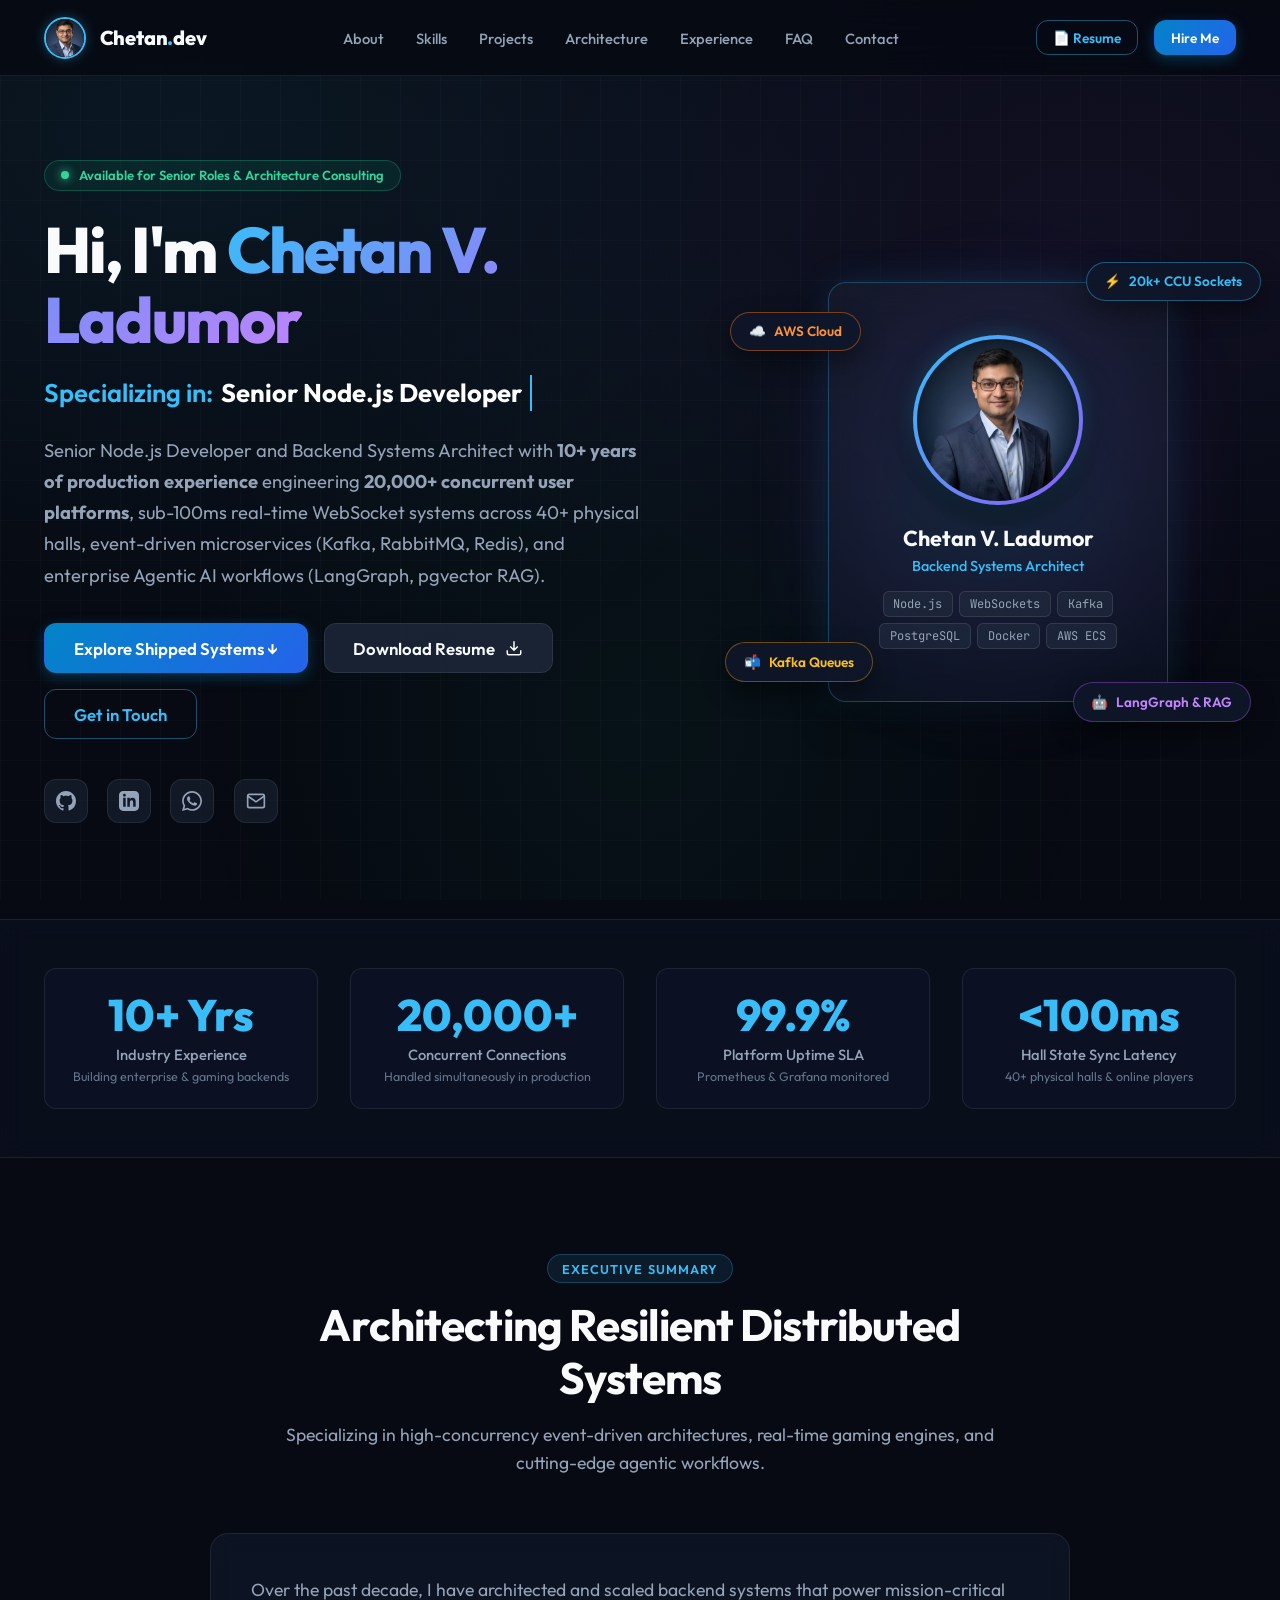
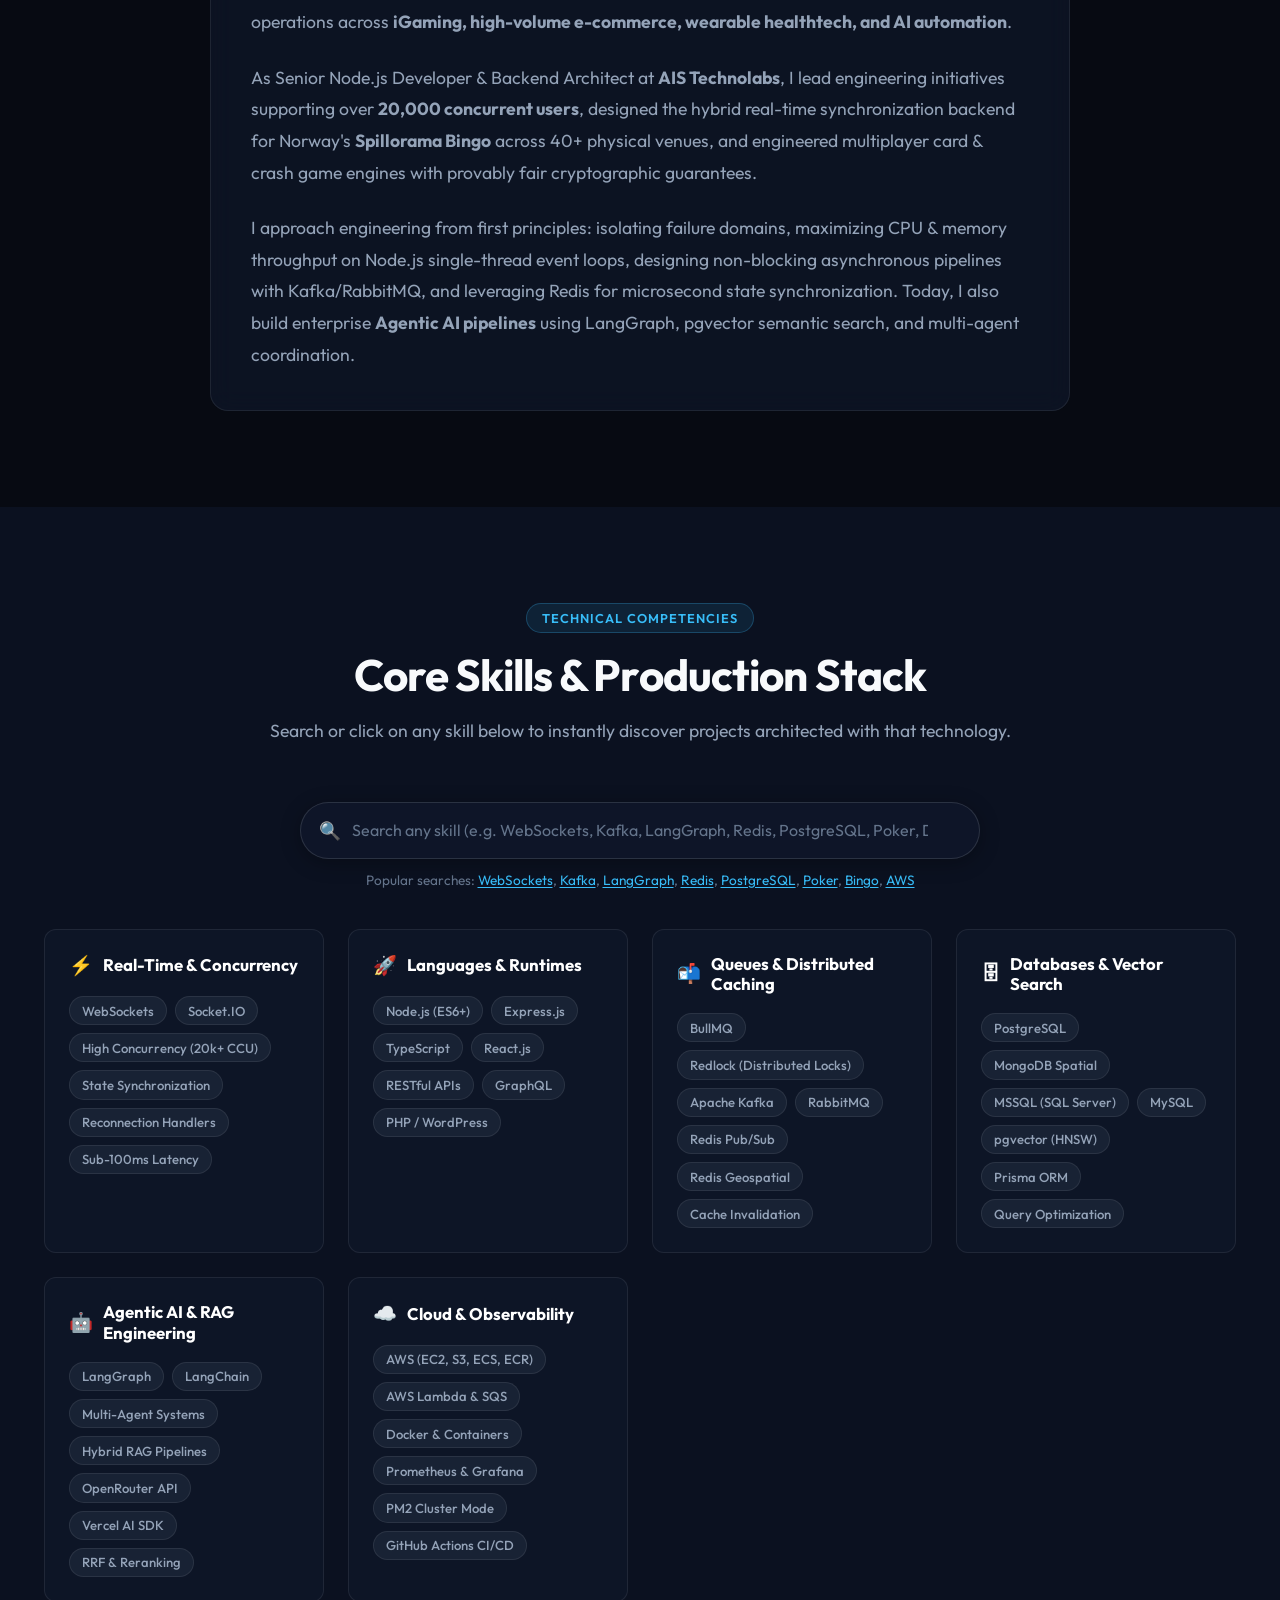
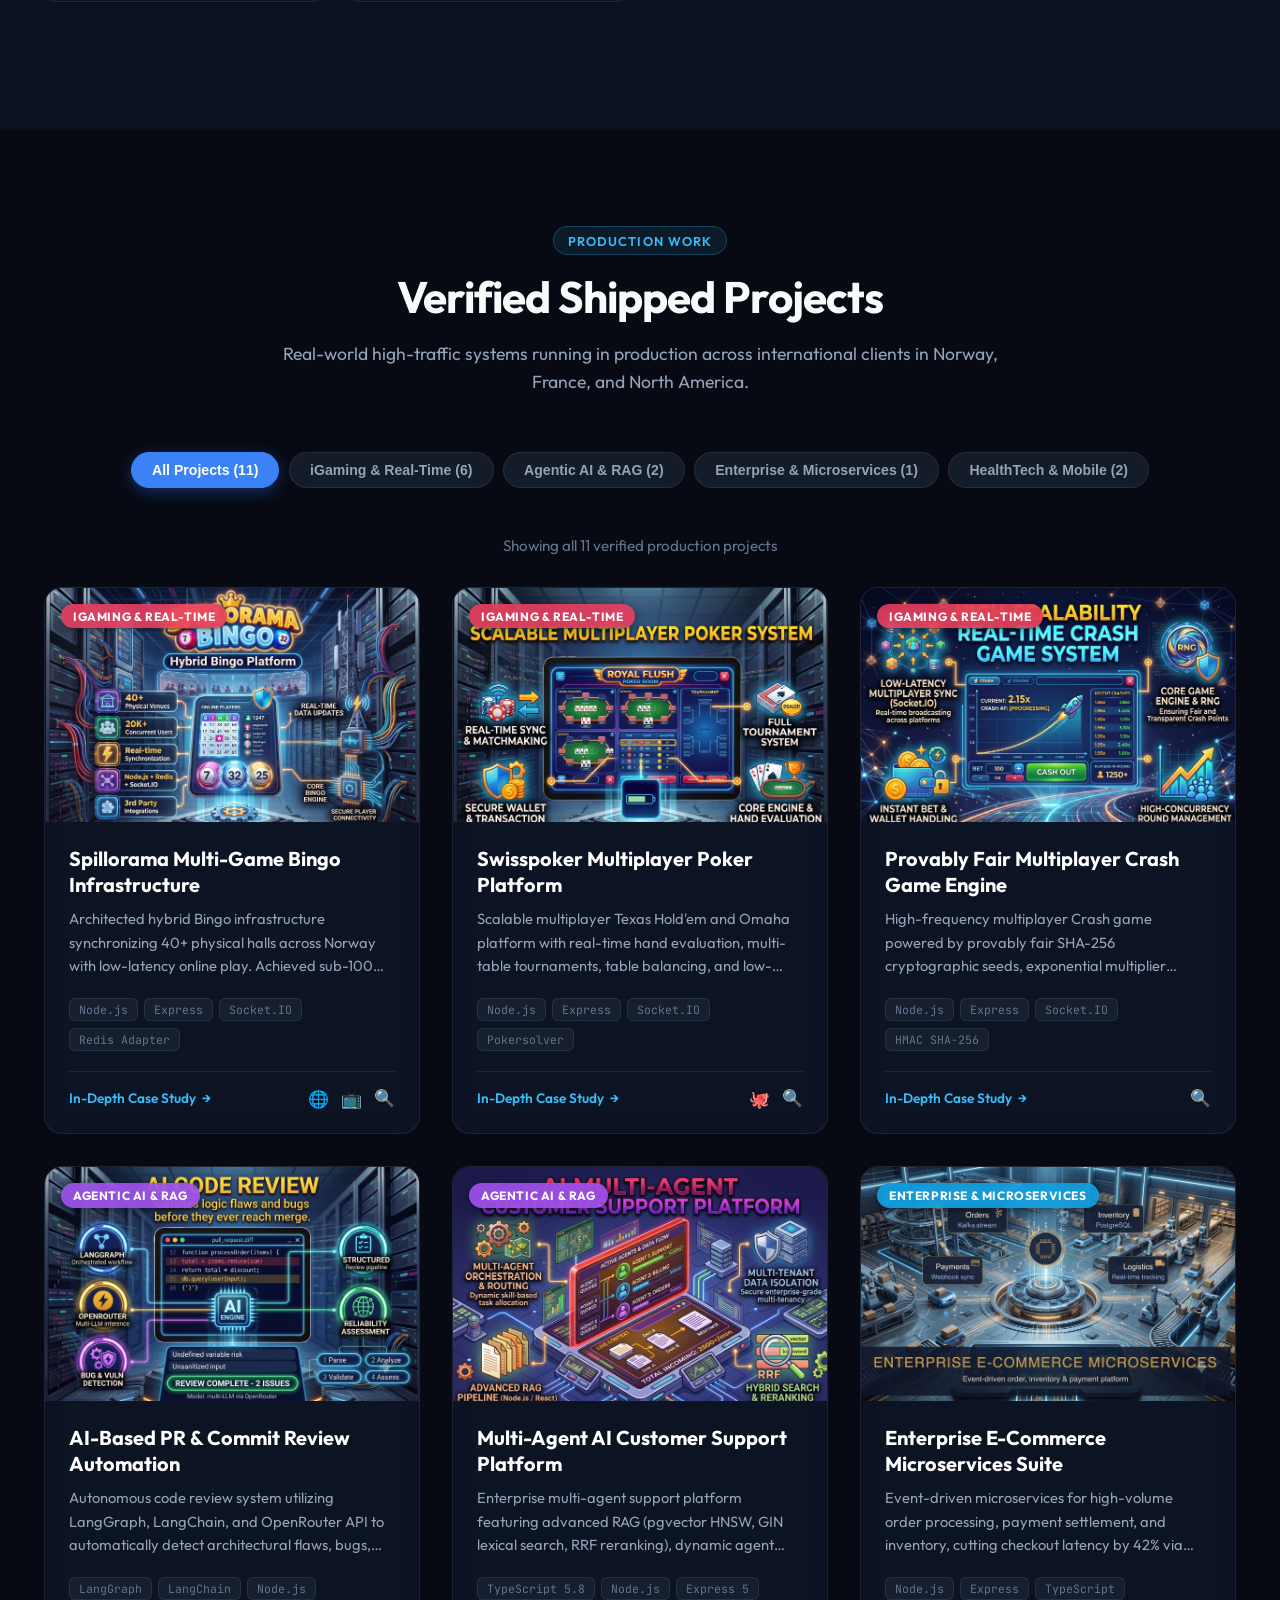
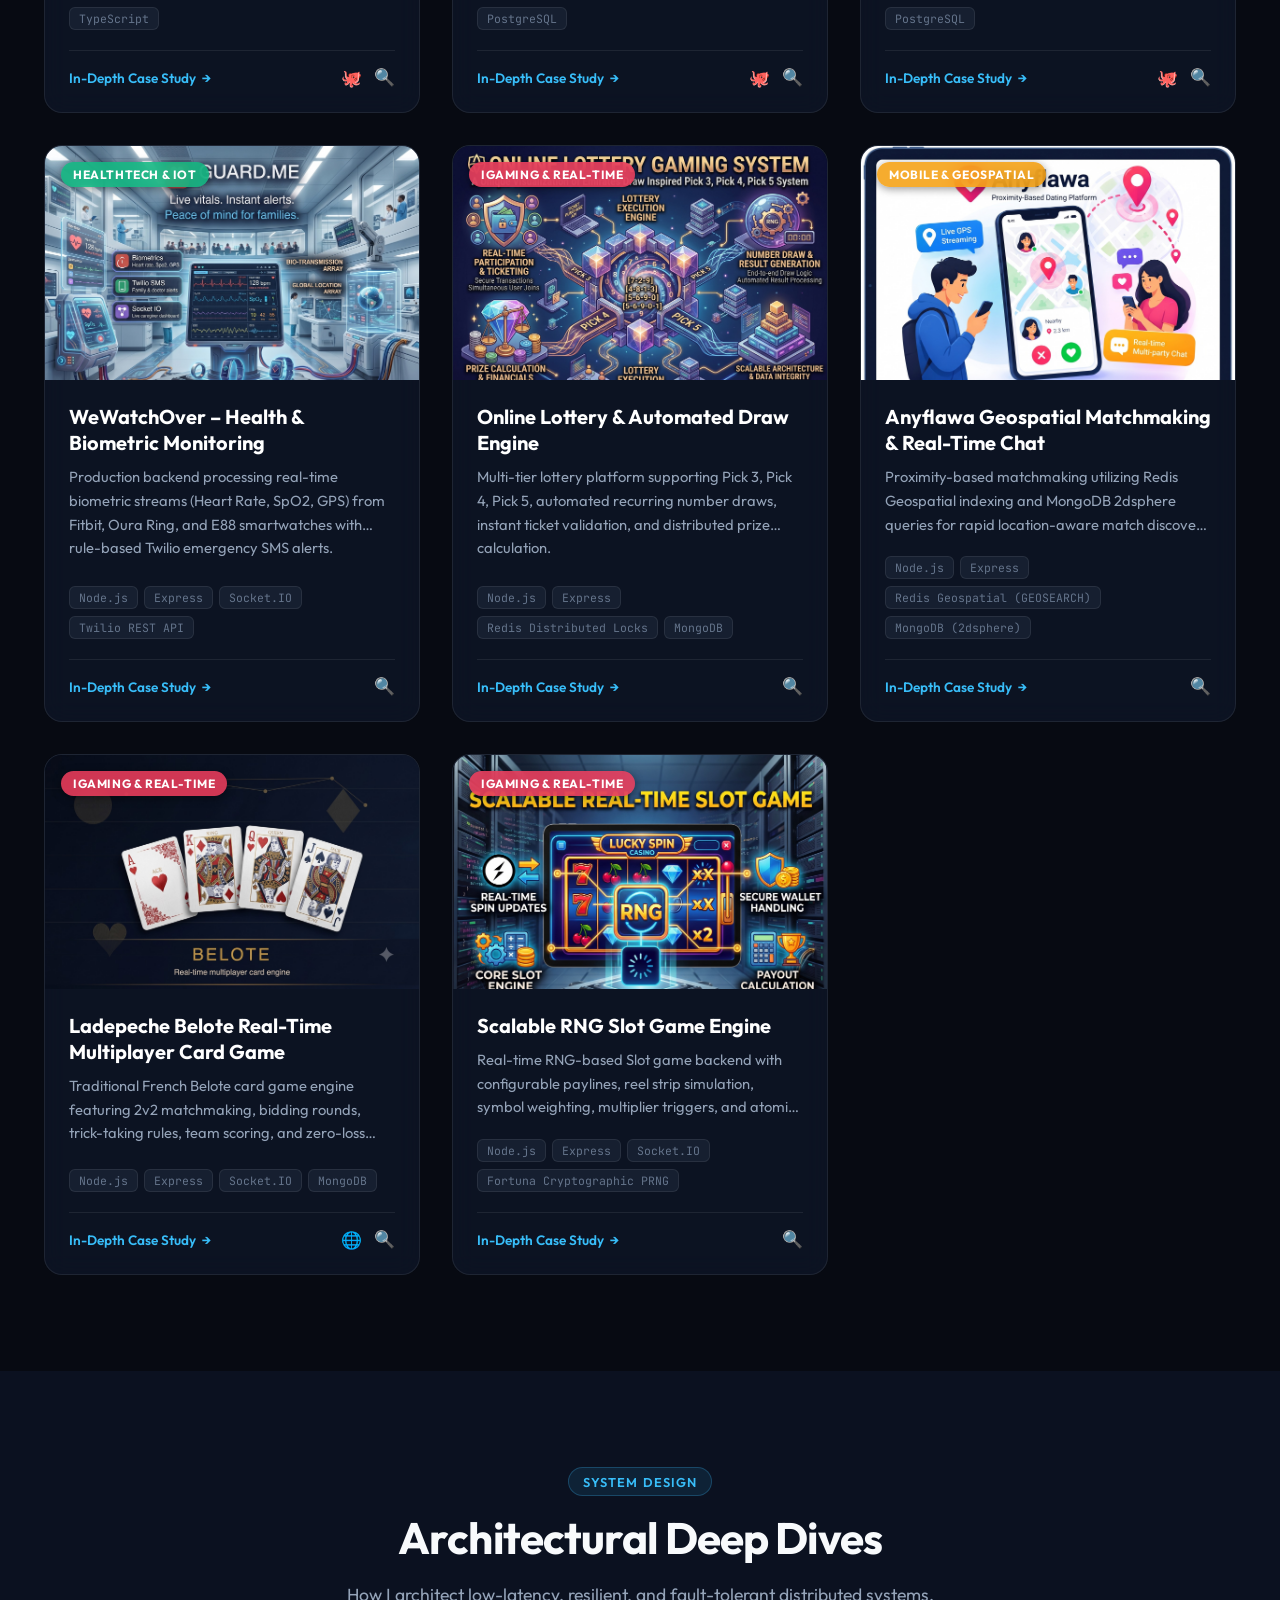
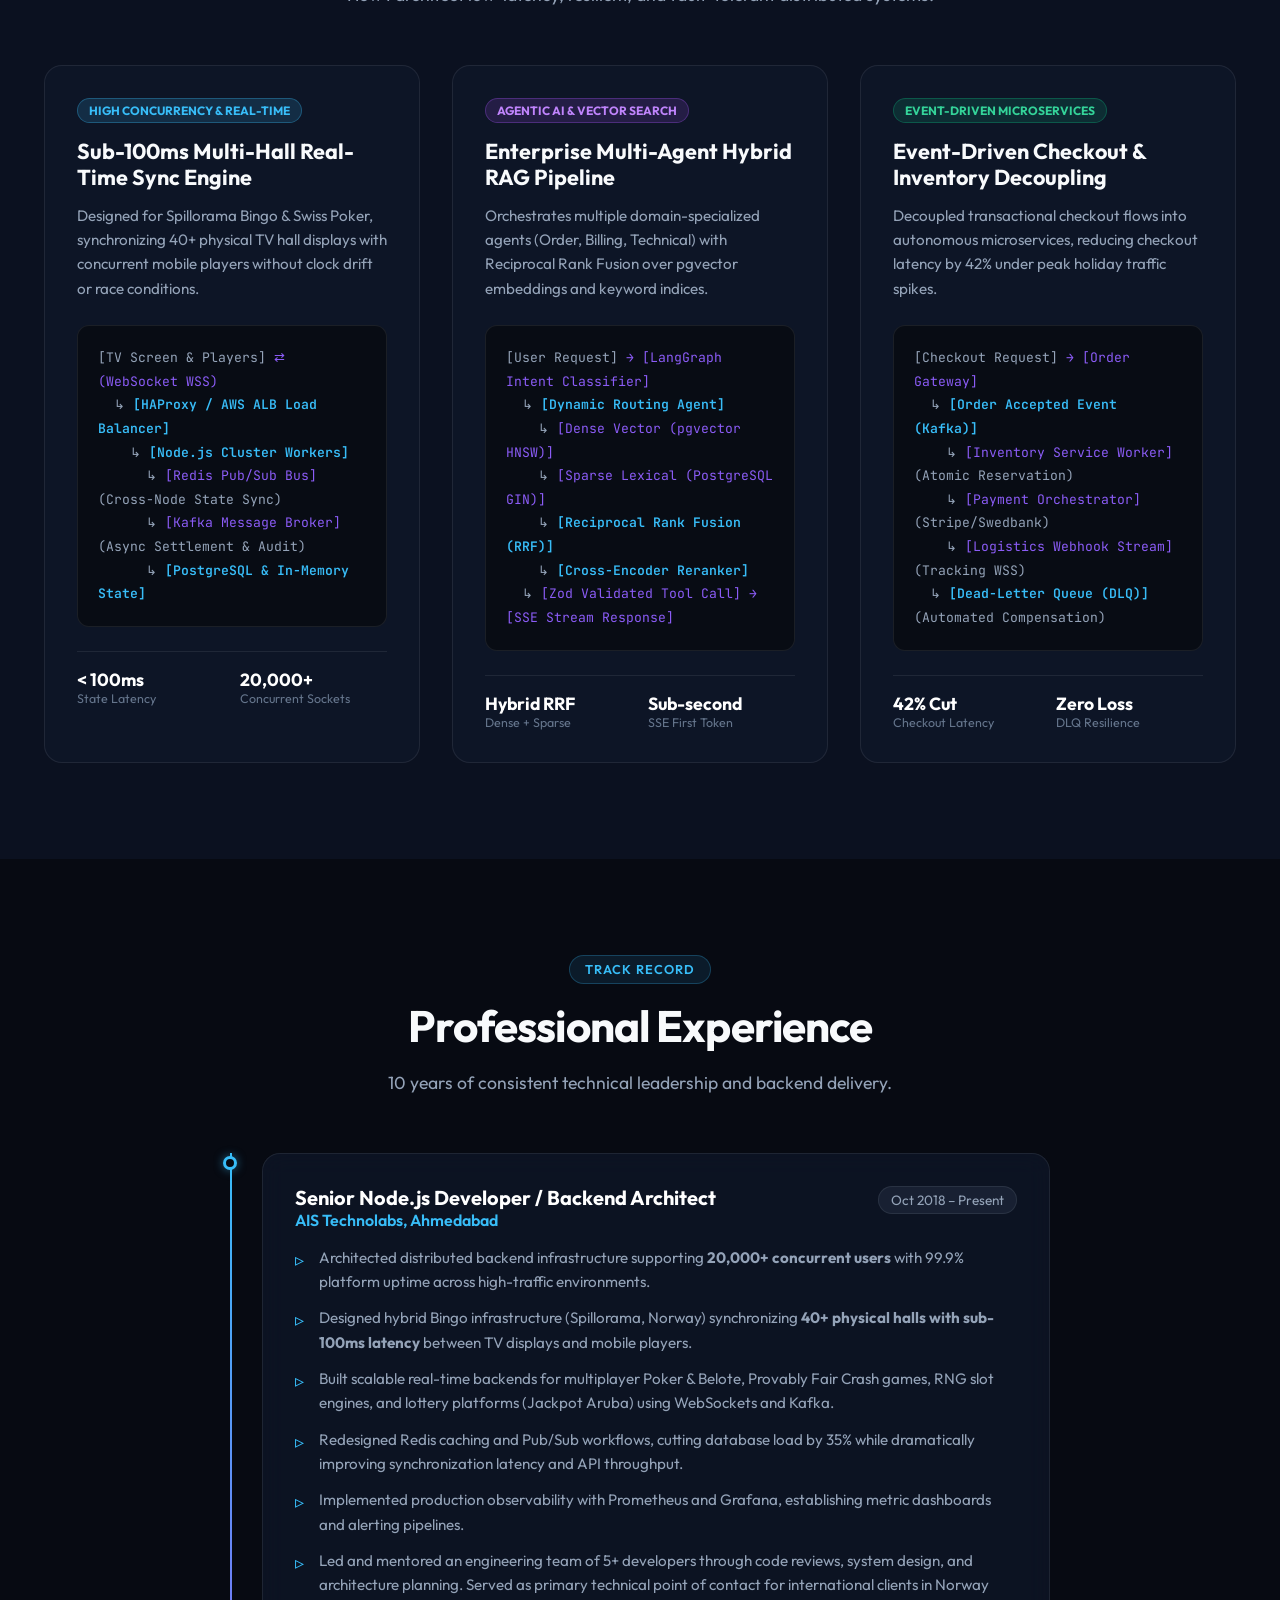
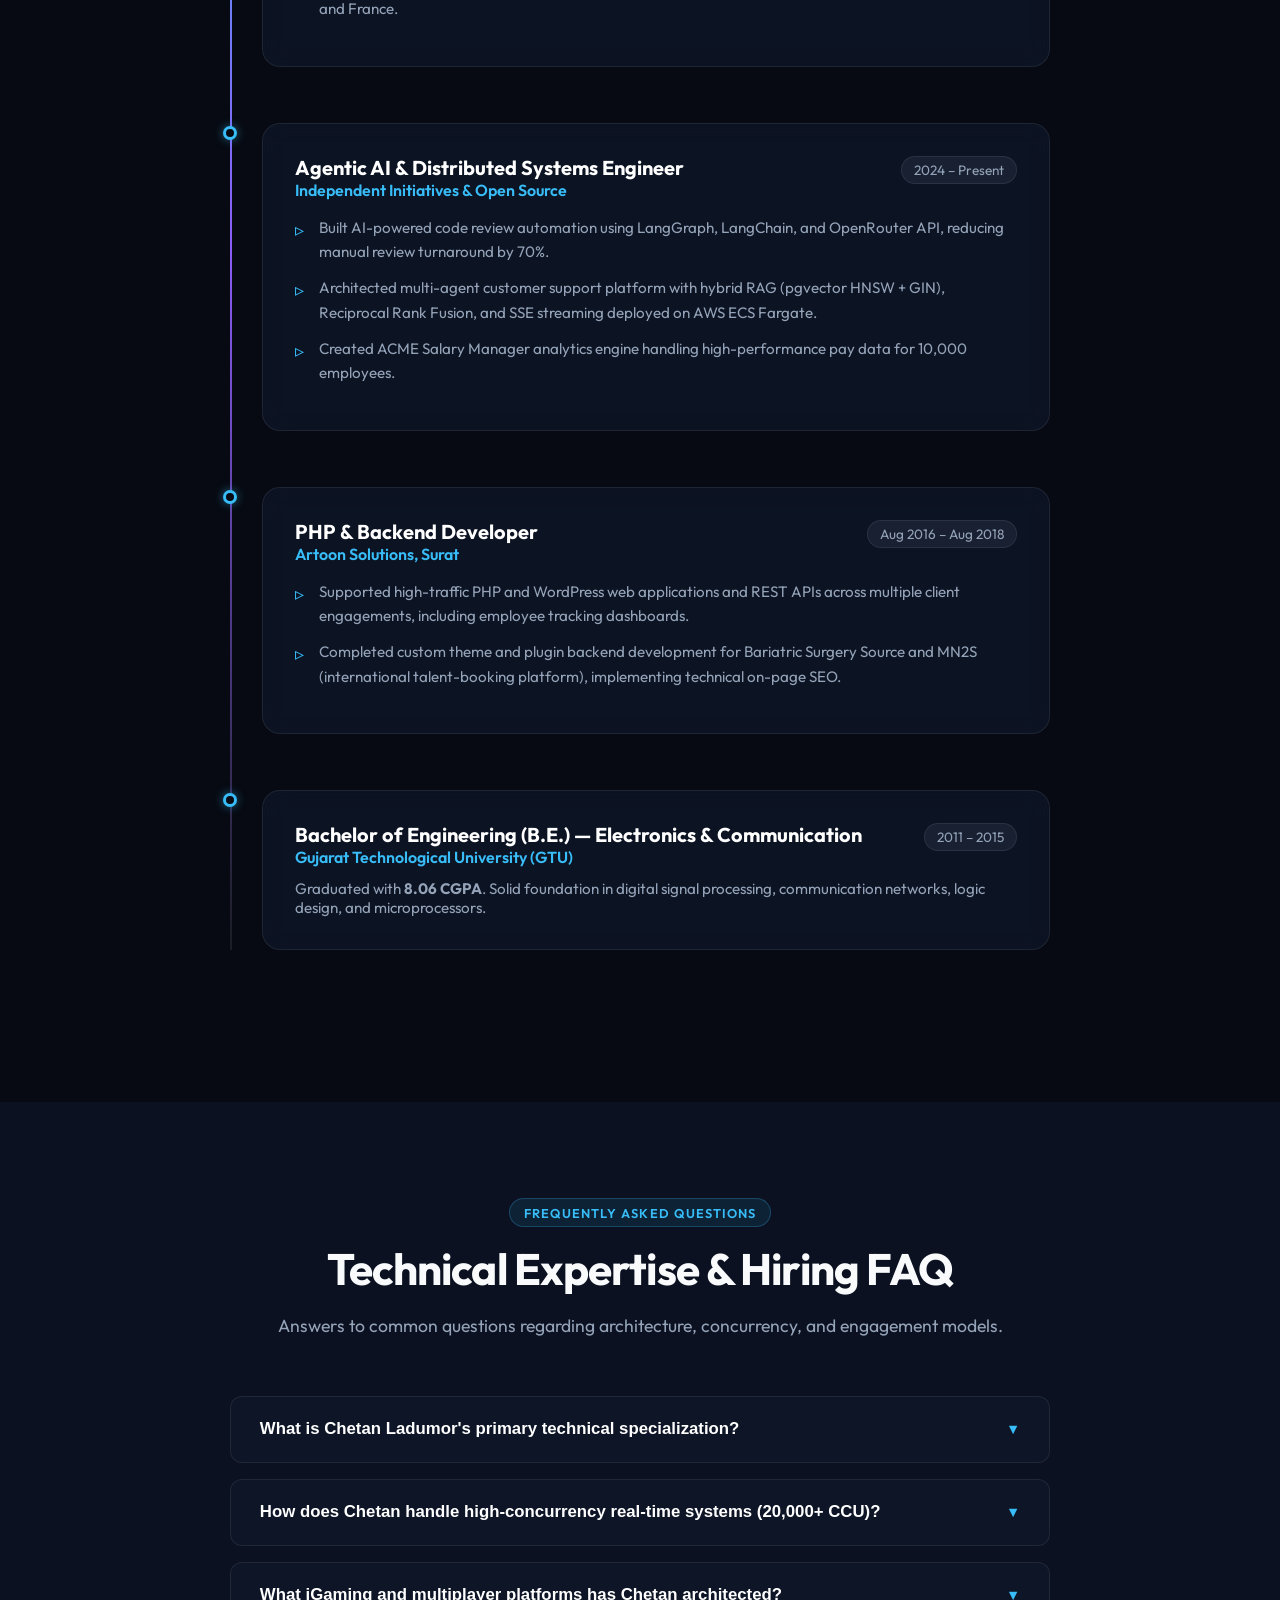
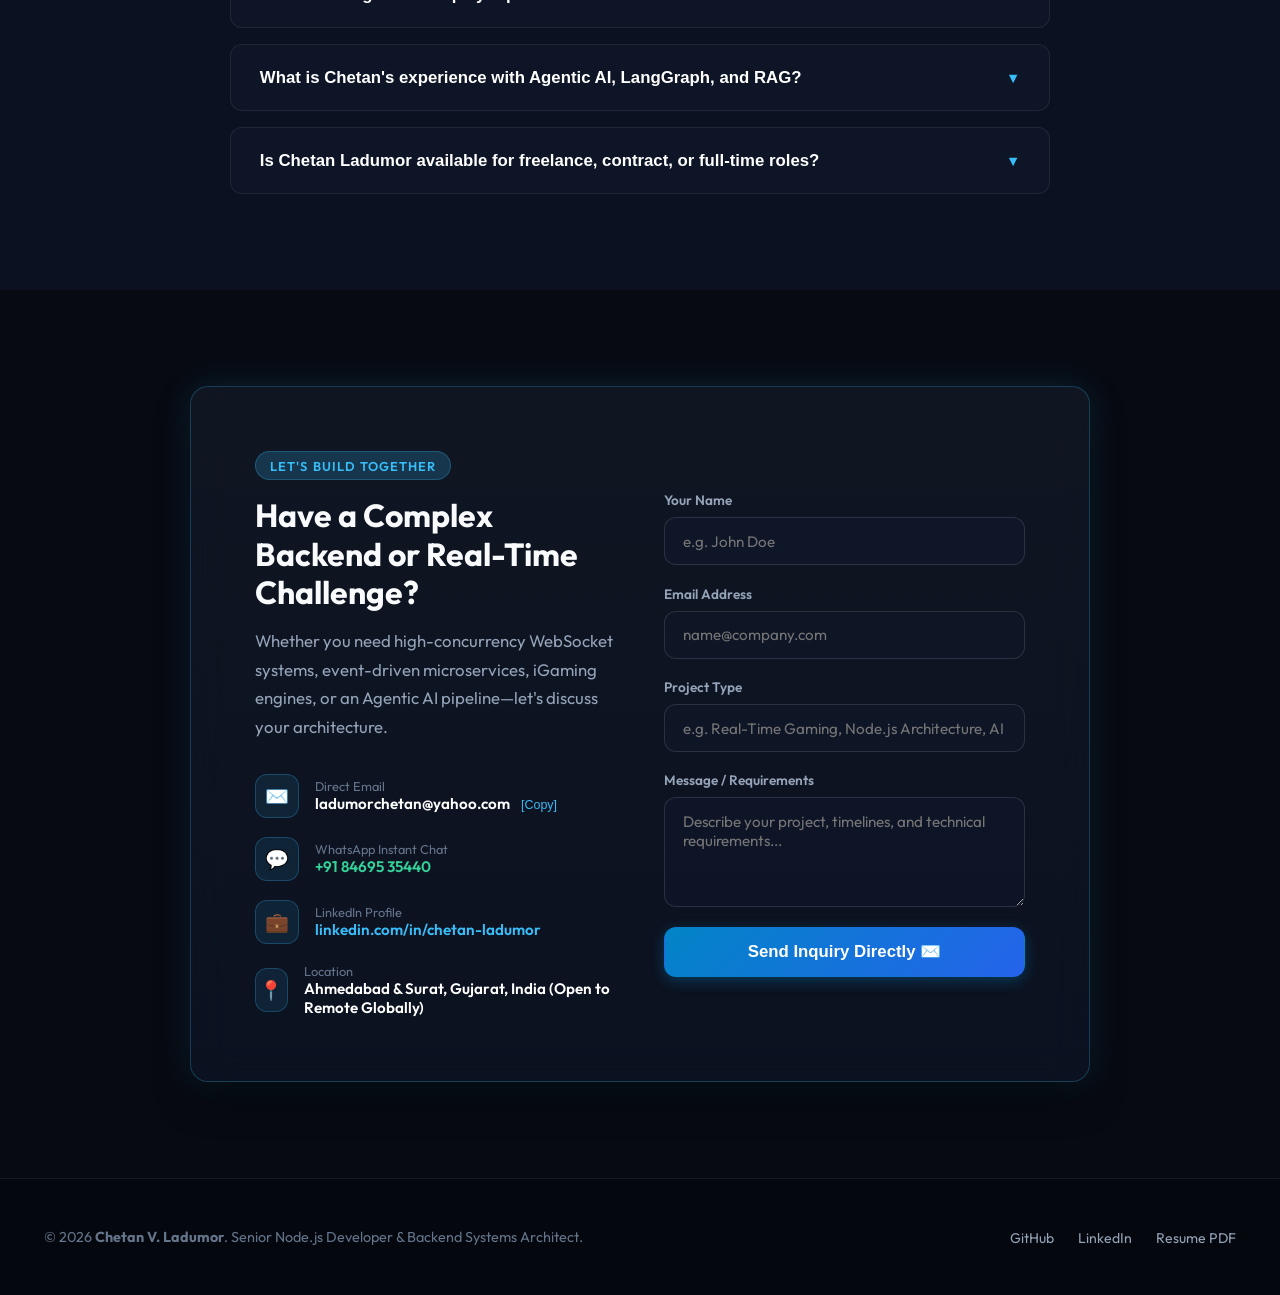
==== commit 587f6c23: "feat: add live production link for Spillorama (https://spillorama.no/) and support live + video acti" ====
--- a/index.html
+++ b/index.html
@@ -879,7 +879,8 @@
 
         <div class="modal-actions">
           <a id="modal-casestudy-btn" href="#" class="btn btn-primary">Read In-Depth Case Study →</a>
-          <a id="modal-live-btn" href="#" target="_blank" rel="noopener noreferrer" class="btn btn-secondary">Watch Video Demo 📺</a>
+          <a id="modal-live-btn" href="#" target="_blank" rel="noopener noreferrer" class="btn btn-secondary">Visit Live Platform 🌐</a>
+          <a id="modal-video-btn" href="#" target="_blank" rel="noopener noreferrer" class="btn btn-secondary">Watch Video Demo 📺</a>
           <a id="modal-git-btn" href="#" target="_blank" rel="noopener noreferrer" class="btn btn-secondary">View GitHub Repository 🐙</a>
         </div>
       </div>
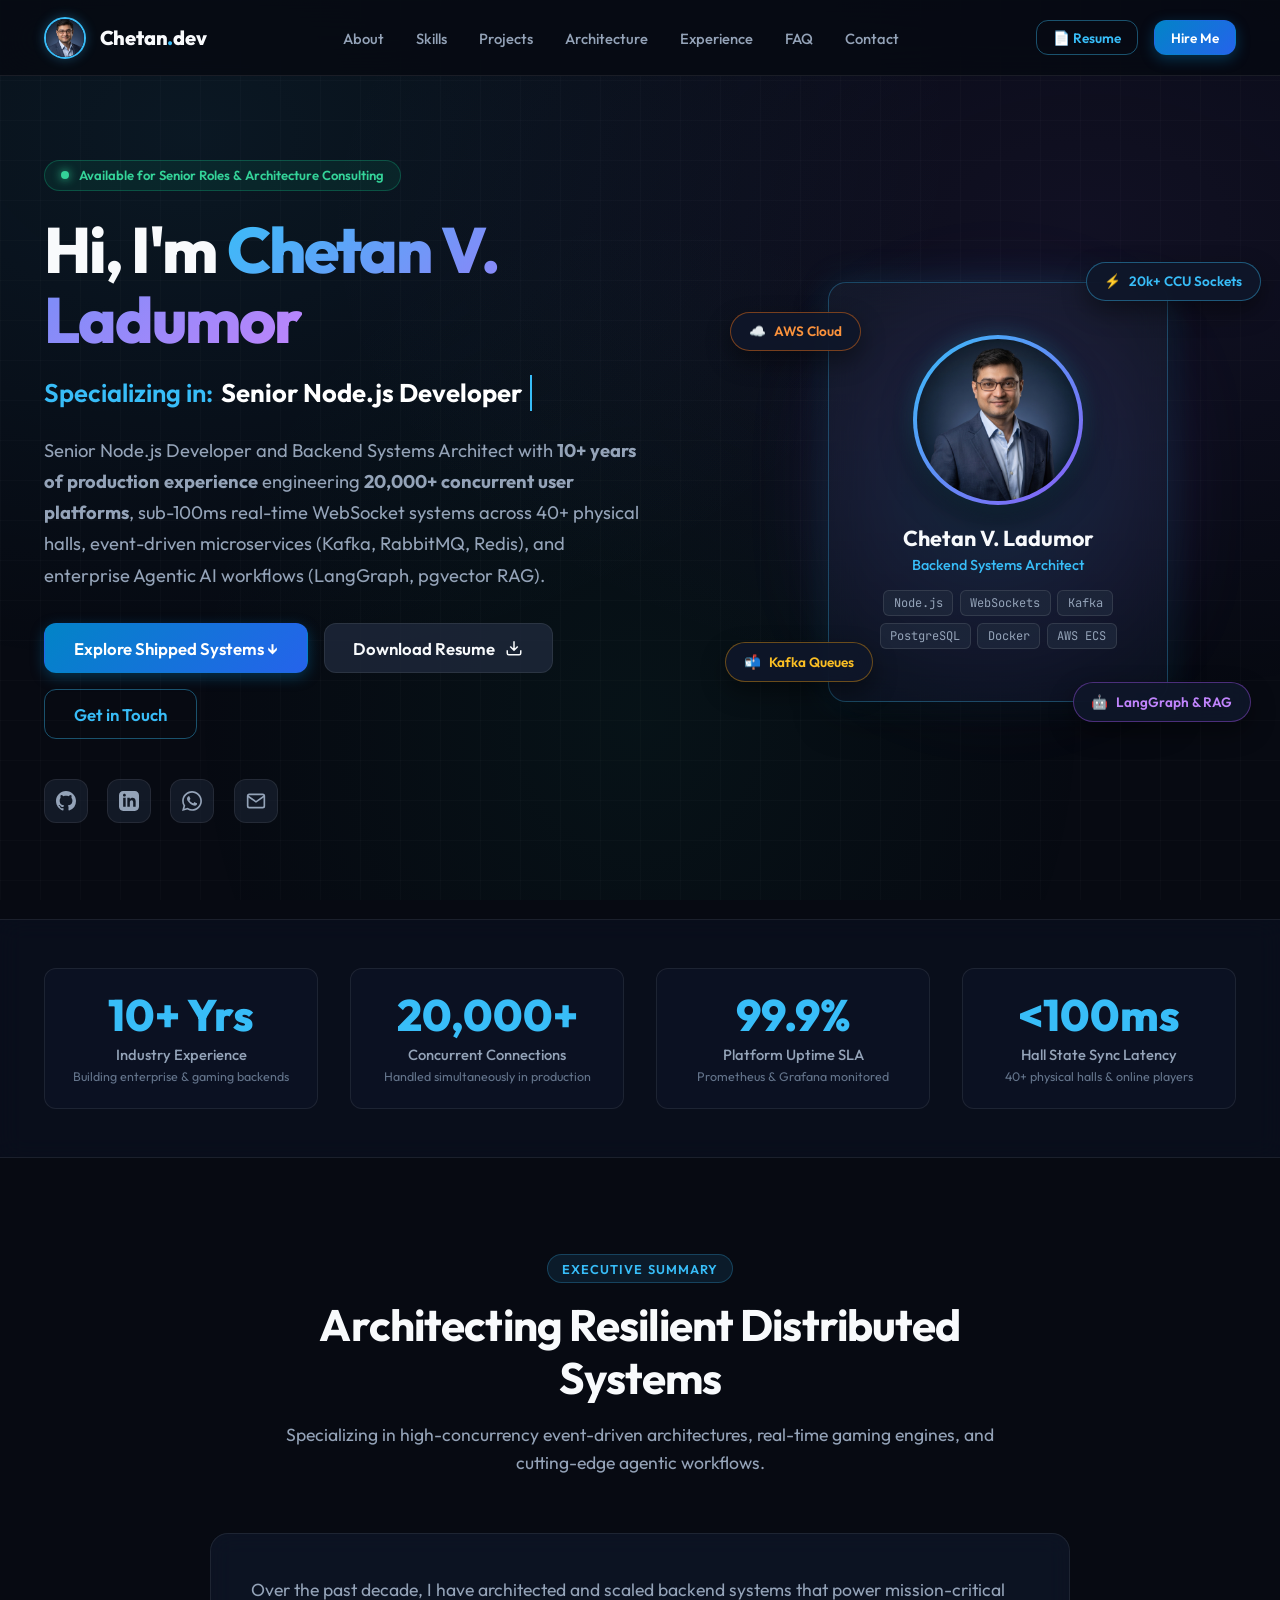
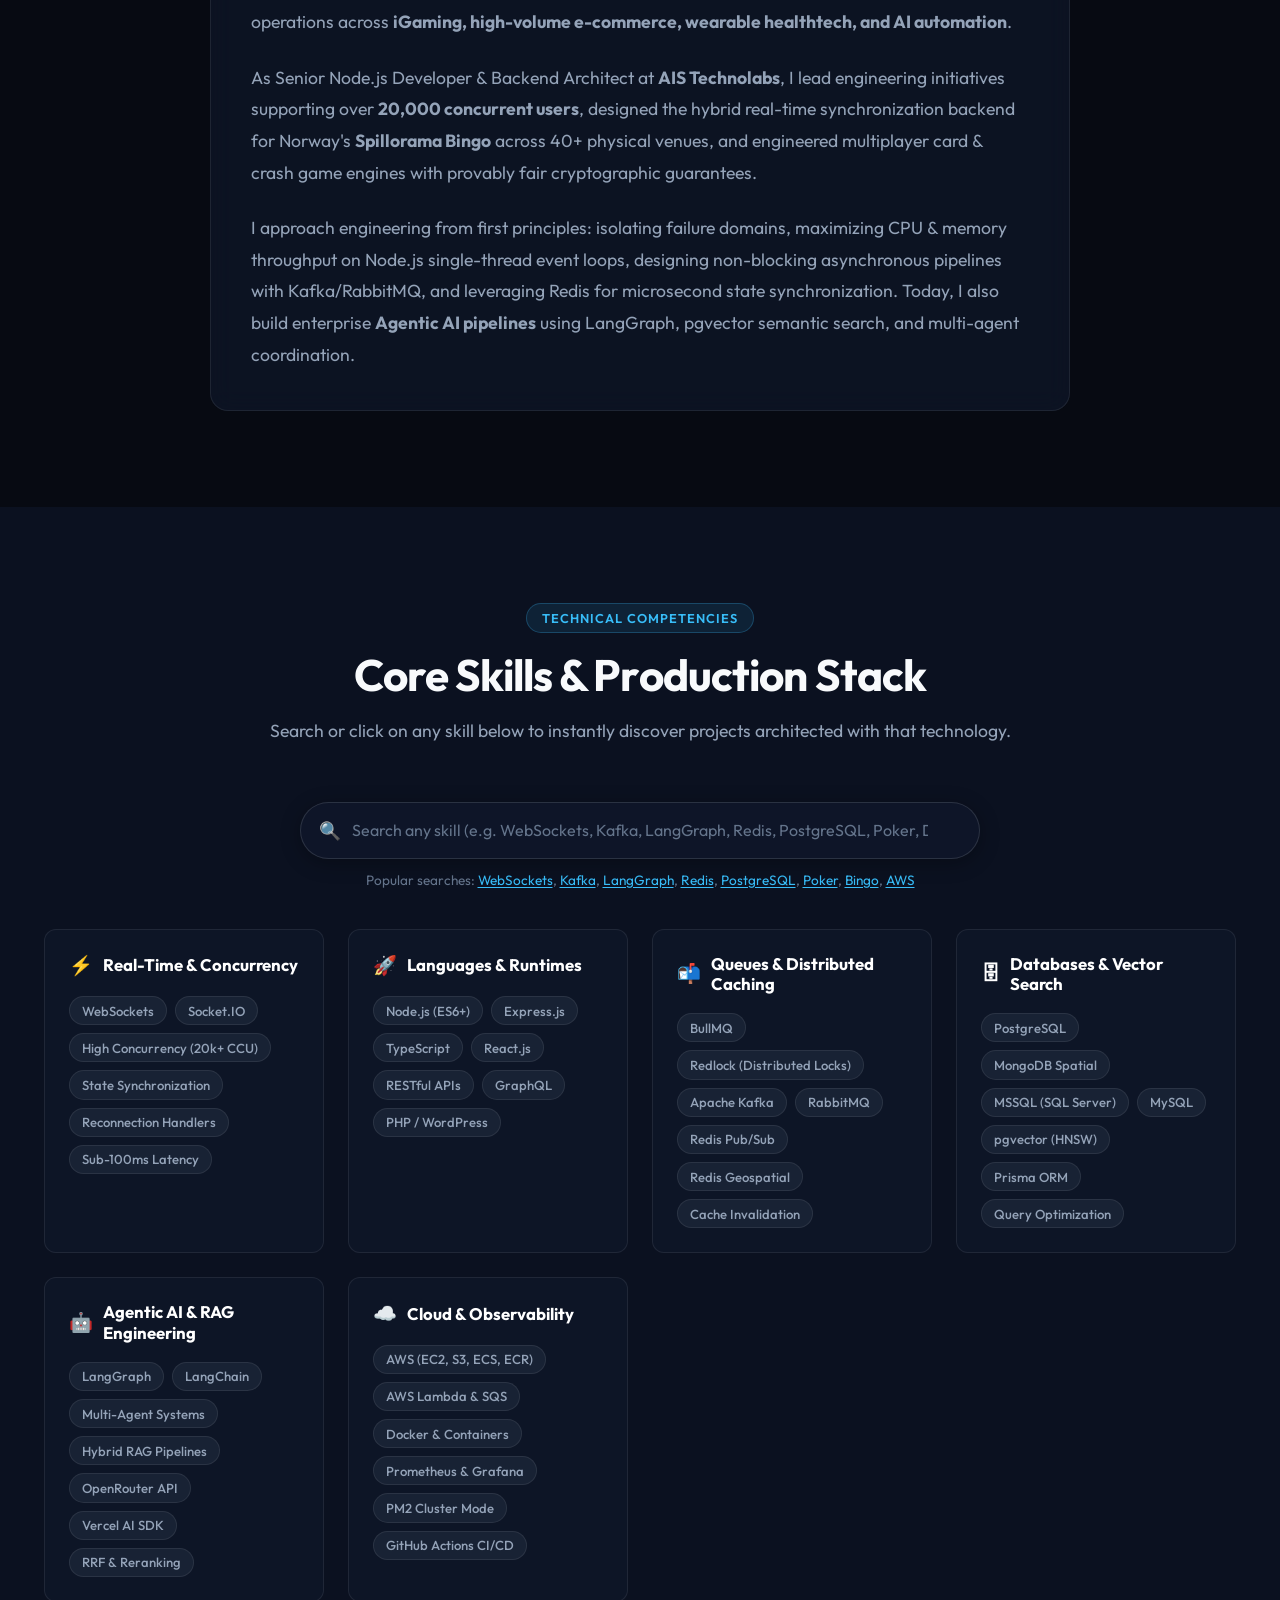
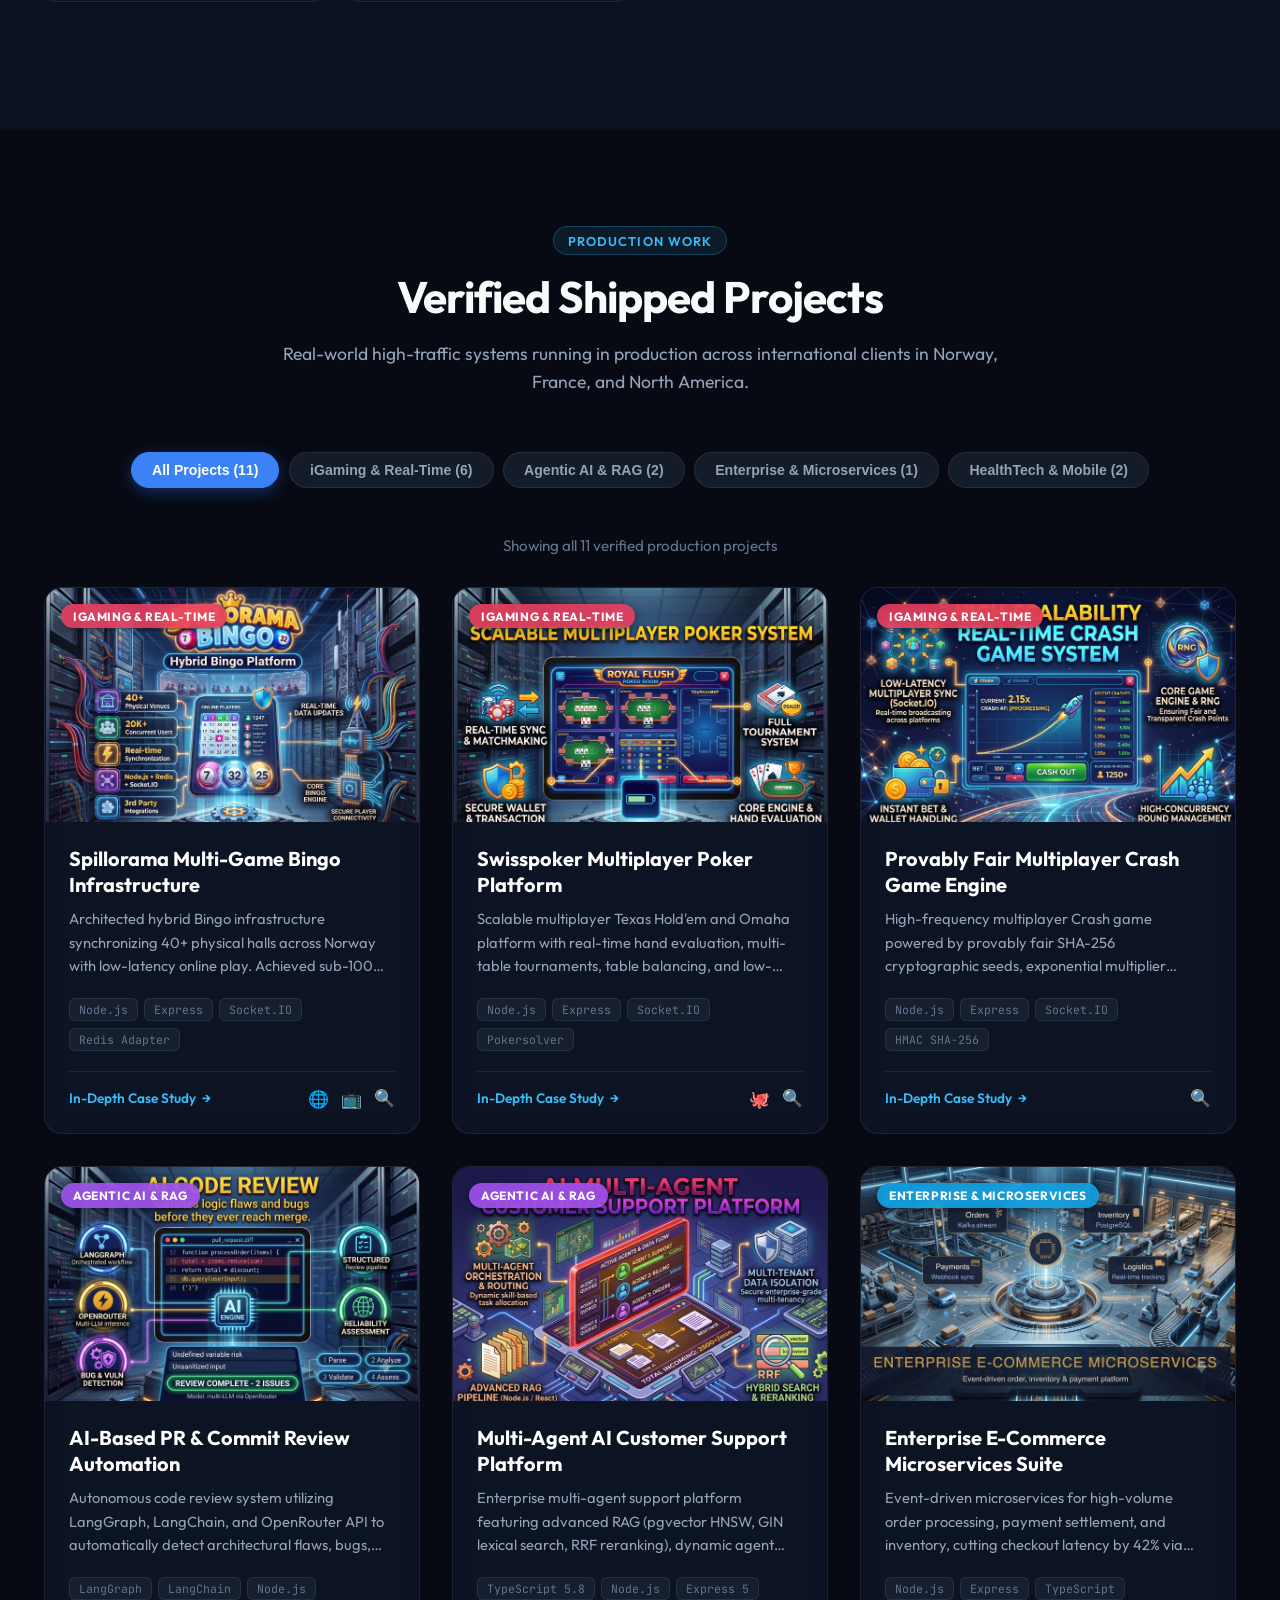
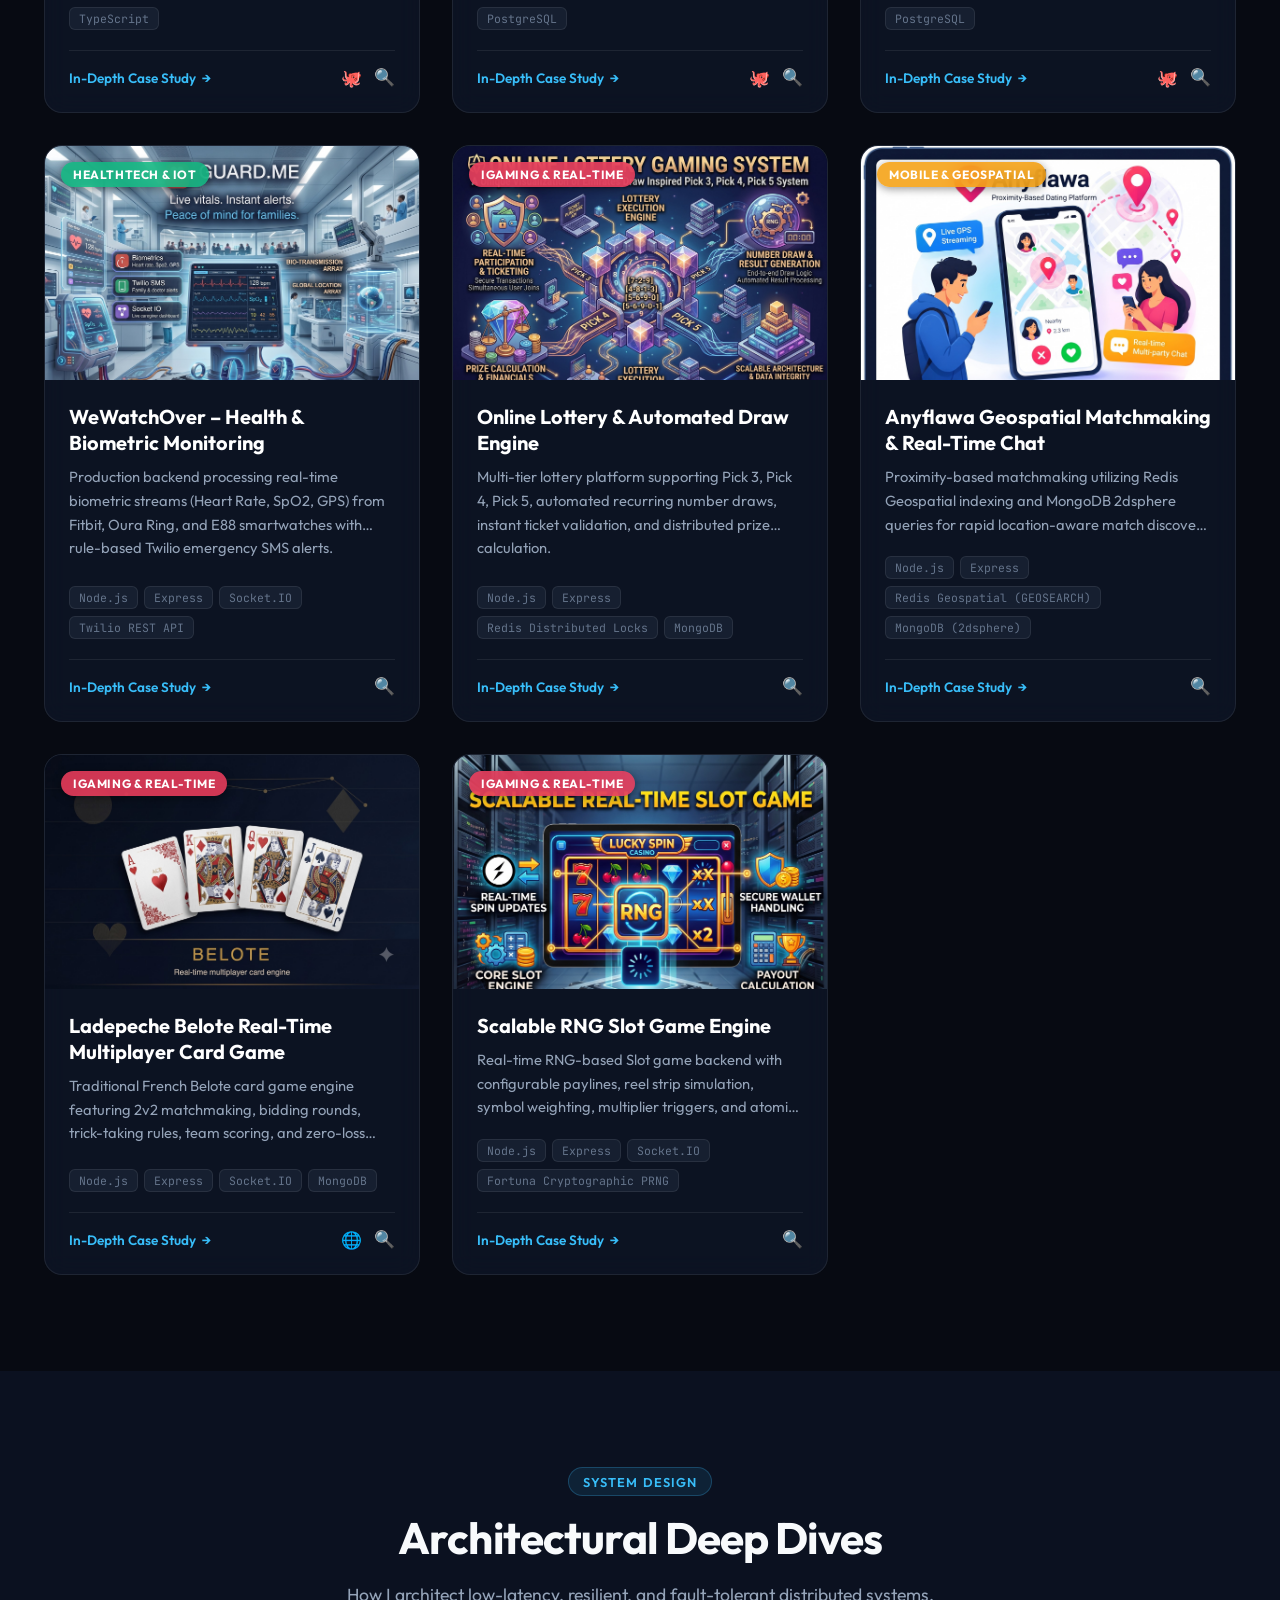
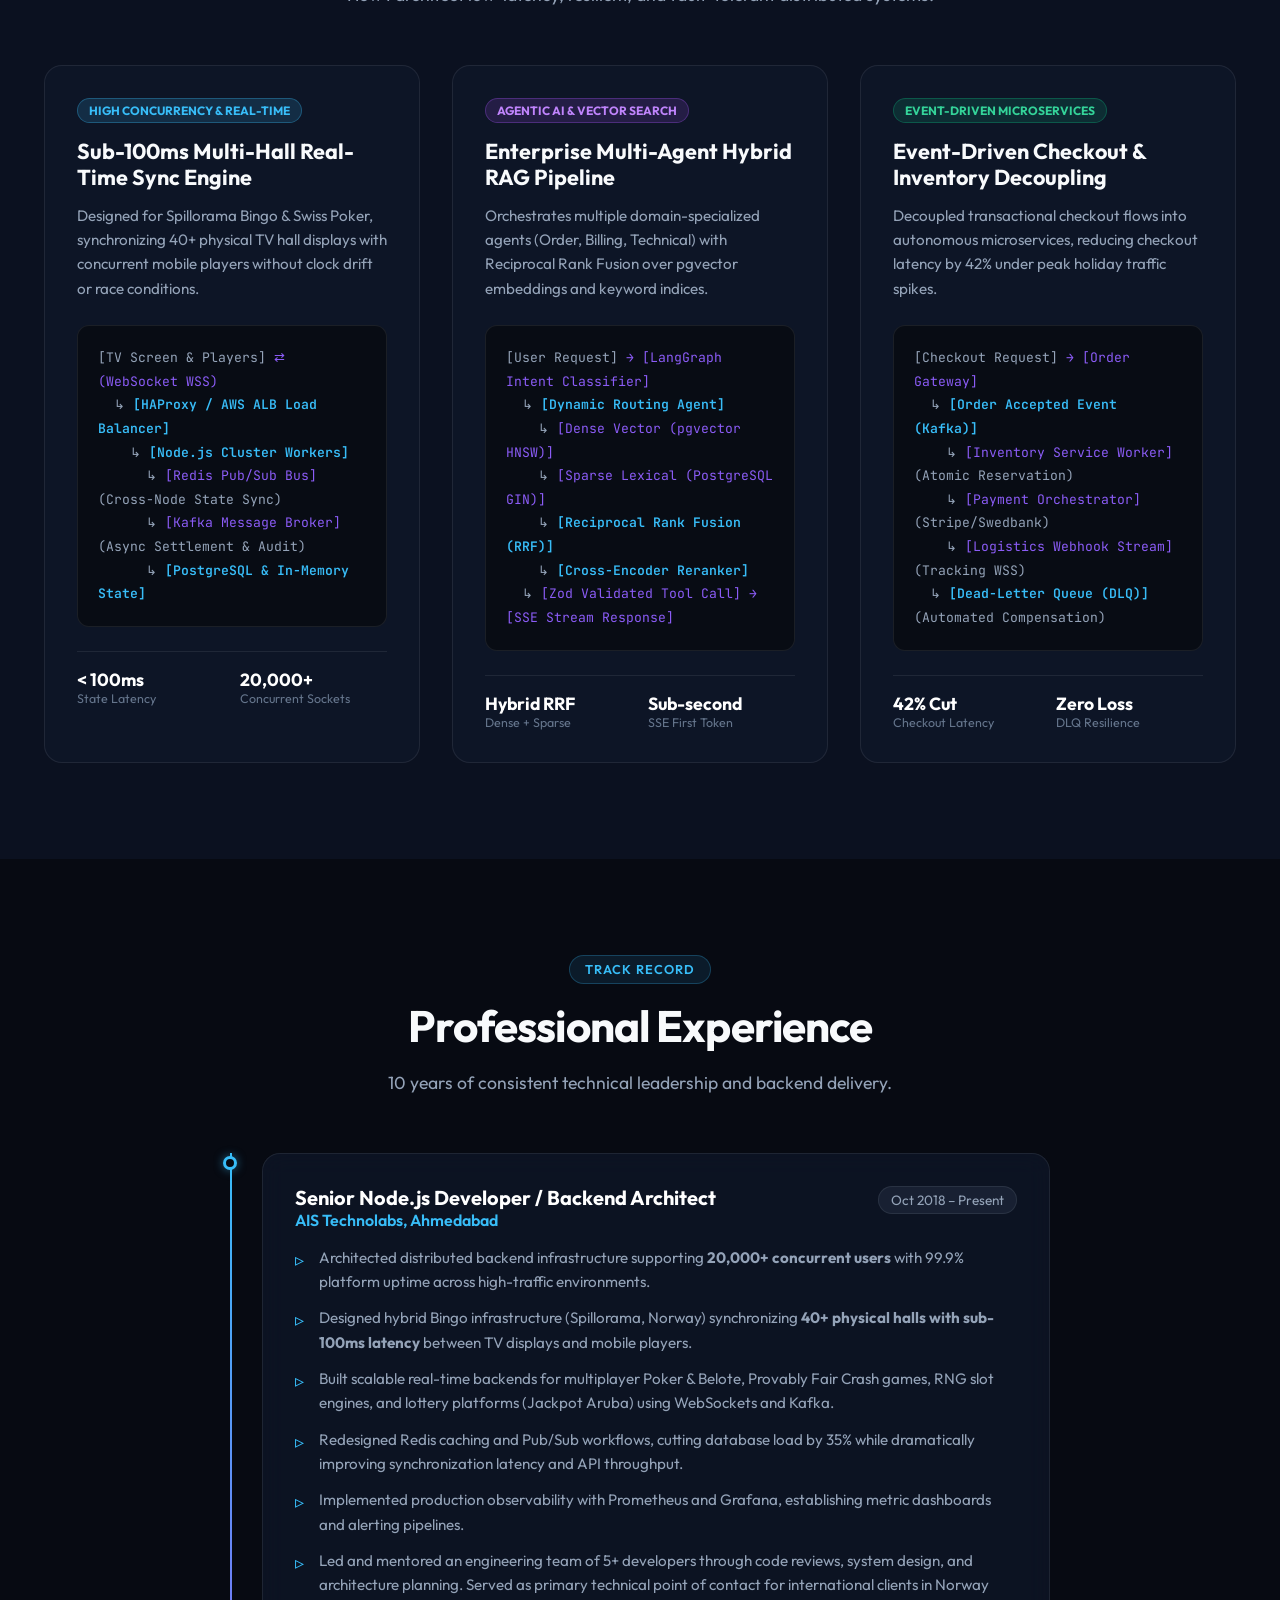
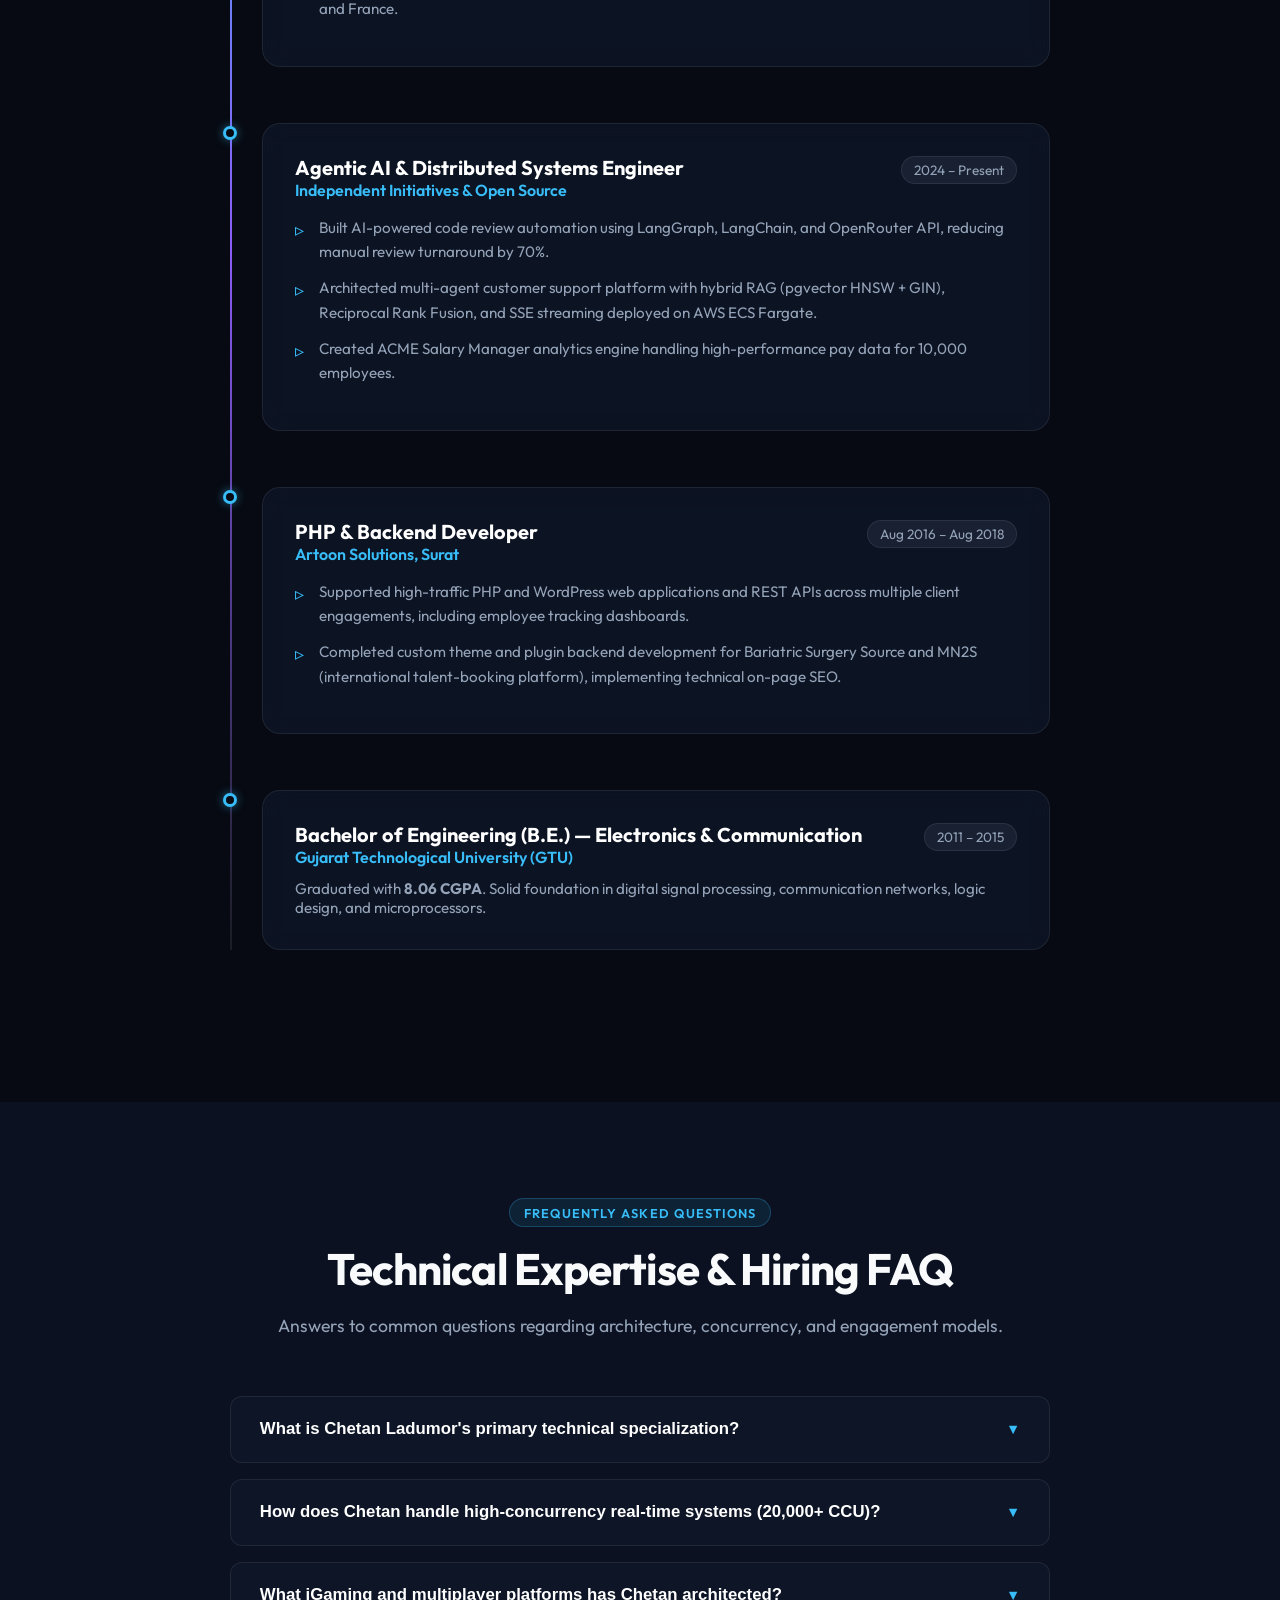
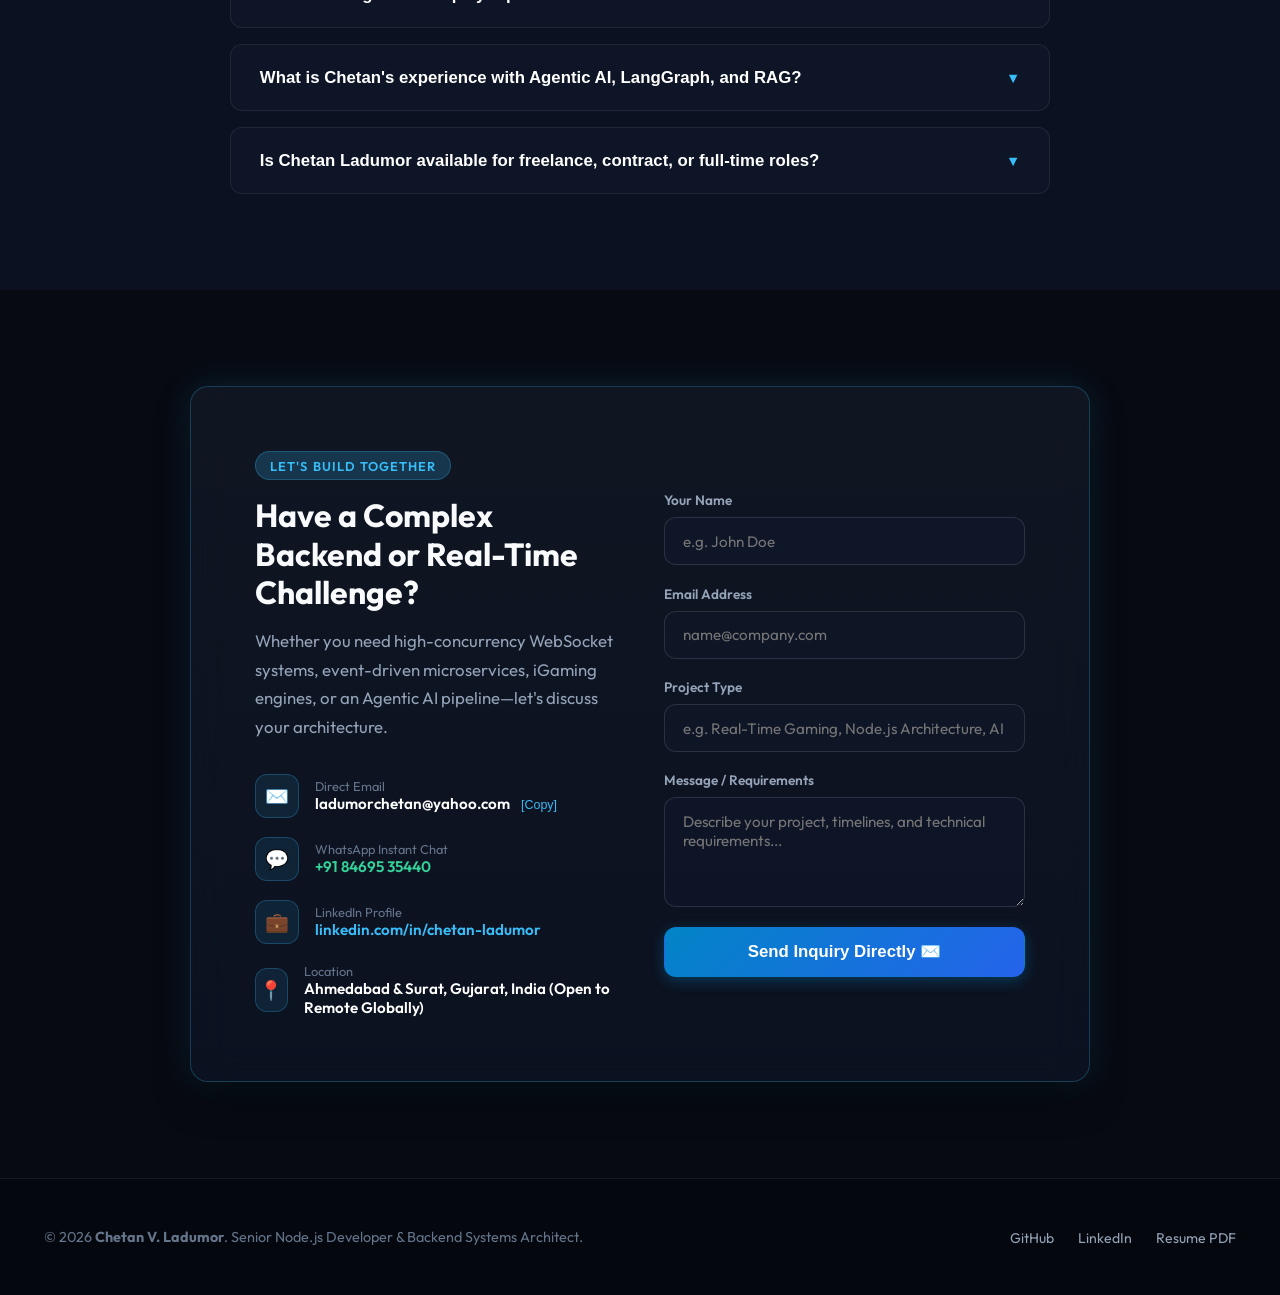
==== commit 76feb036: "seo: implement advanced crawl directives, breadcrumblist schema, and related case studies mesh acros" ====
--- a/index.html
+++ b/index.html
@@ -8,13 +8,34 @@
   <title>Chetan V. Ladumor | Senior Node.js Developer & Backend Systems Architect | 20k+ CCU Real-Time Specialist</title>
   <meta name="title" content="Chetan V. Ladumor | Senior Node.js Developer & Backend Systems Architect">
   <meta name="description" content="Senior Node.js Developer and Backend Systems Architect with 10+ years experience building high-concurrency real-time WebSocket platforms (20,000+ CCU, 99.9% uptime), iGaming backends, Kafka/RabbitMQ microservices, and Agentic AI (LangGraph, LangChain, RAG).">
-  <meta name="keywords" content="Senior Node.js Developer, Backend Systems Architect, High Concurrency Node.js, Real-Time WebSockets, Socket.IO Expert, Kafka Microservices, Redis Caching, LangGraph AI Engineer, RAG pgvector, iGaming Backend Developer, Multiplayer Poker Backend, Provably Fair Crash Game, Spillorama Bingo, Ahmedabad Node.js Architect, Freelance Senior Backend Developer, Chetan Ladumor">
+  <meta name="keywords" content="Chetan Ladumor, chetanladumor, Senior Node.js Developer, Backend Systems Architect, High Concurrency Node.js, Real-Time WebSockets, Socket.IO Expert, Kafka Microservices, Redis Caching, LangGraph AI Engineer, RAG pgvector, iGaming Backend Developer, Multiplayer Poker Backend, Provably Fair Crash Game, Spillorama Bingo, Ahmedabad Node.js Architect, Freelance Senior Backend Developer, chetanladumor portfolio, chetan ladumor github io">
   <meta name="author" content="Chetan V. Ladumor">
   <meta name="robots" content="index, follow, max-image-preview:large, max-snippet:-1, max-video-preview:-1">
+  <meta name="googlebot" content="index, follow, max-snippet:-1, max-image-preview:large, max-video-preview:-1">
+  <meta name="bingbot" content="index, follow, max-snippet:-1, max-image-preview:large, max-video-preview:-1">
   <link rel="canonical" href="https://chetanladumor.github.io/">
+
+  <!-- Search Engine Verification -->
+  <meta name="google-site-verification" content="google0ff8e71dac9f4c8d">
+
+  <!-- Local & Geographic SEO Signals -->
+  <meta name="geo.region" content="IN-GJ">
+  <meta name="geo.placename" content="Ahmedabad">
+  <meta name="geo.position" content="23.0225;72.5714">
+  <meta name="ICBM" content="23.0225, 72.5714">
+  <meta name="rating" content="general">
+  <meta name="revisit-after" content="1 days">
+
+  <!-- Mobile Web App & PWA -->
+  <meta name="theme-color" content="#0b1120">
+  <meta name="mobile-web-app-capable" content="yes">
+  <meta name="apple-mobile-web-app-status-bar-style" content="black-translucent">
+  <link rel="manifest" href="manifest.json">
 
   <!-- Open Graph / Facebook / LinkedIn -->
   <meta property="og:type" content="profile">
+  <meta property="og:site_name" content="Chetan V. Ladumor Portfolio">
+  <meta property="og:locale" content="en_US">
   <meta property="og:url" content="https://chetanladumor.github.io/">
   <meta property="og:title" content="Chetan V. Ladumor | Senior Node.js Developer & Backend Systems Architect">
   <meta property="og:description" content="10+ years experience building 20,000+ CCU real-time WebSocket backends, iGaming engines (Poker, Bingo, Crash), distributed microservices with Kafka, and Agentic AI with LangGraph.">
@@ -26,8 +47,10 @@
   <meta property="profile:last_name" content="Ladumor">
   <meta property="profile:username" content="chetanladumor">
 
-  <!-- Twitter -->
+  <!-- Twitter / X -->
   <meta name="twitter:card" content="summary_large_image">
+  <meta name="twitter:site" content="@chetanladumor">
+  <meta name="twitter:creator" content="@chetanladumor">
   <meta name="twitter:url" content="https://chetanladumor.github.io/">
   <meta name="twitter:title" content="Chetan V. Ladumor | Senior Node.js Developer & Backend Architect">
   <meta name="twitter:description" content="10+ years architecting high-concurrency 20,000+ CCU platforms, WebSockets, Kafka, iGaming engines, and Agentic AI systems.">
@@ -38,6 +61,8 @@
   <link rel="apple-touch-icon" href="assets/images/favicon.png">
 
   <!-- Google Fonts: Outfit & JetBrains Mono -->
+  <link rel="dns-prefetch" href="https://fonts.googleapis.com">
+  <link rel="dns-prefetch" href="https://fonts.gstatic.com">
   <link rel="preconnect" href="https://fonts.googleapis.com">
   <link rel="preconnect" href="https://fonts.gstatic.com" crossorigin>
   <link href="https://fonts.googleapis.com/css2?family=JetBrains+Mono:wght@400;500;600&family=Outfit:wght@300;400;500;600;700;800;900&display=swap" rel="stylesheet">
@@ -54,7 +79,7 @@
         "@type": "Person",
         "@id": "https://chetanladumor.github.io/#person",
         "name": "Chetan V. Ladumor",
-        "alternateName": ["Chetankumar Ladumor", "Chetan Ladumor"],
+        "alternateName": ["Chetan Ladumor", "chetanladumor", "Chetankumar Ladumor"],
         "jobTitle": "Senior Node.js Developer & Backend Systems Architect",
         "url": "https://chetanladumor.github.io/",
         "image": "https://chetanladumor.github.io/assets/images/chetan-portrait-executive.jpg?v=2",
@@ -102,6 +127,94 @@
         }
       },
       {
+        "@type": "ProfilePage",
+        "@id": "https://chetanladumor.github.io/#webpage",
+        "url": "https://chetanladumor.github.io/",
+        "name": "Chetan V. Ladumor | Senior Node.js Developer & Backend Systems Architect Portfolio",
+        "isPartOf": {
+          "@id": "https://chetanladumor.github.io/#website"
+        },
+        "mainEntity": {
+          "@id": "https://chetanladumor.github.io/#person"
+        },
+        "datePublished": "2024-01-01",
+        "dateModified": "2026-09-24",
+        "inLanguage": "en-US"
+      },
+      {
+        "@type": "ItemList",
+        "@id": "https://chetanladumor.github.io/#projects-list",
+        "name": "Featured Architecture & Engineering Projects",
+        "itemListElement": [
+          {
+            "@type": "ListItem",
+            "position": 1,
+            "url": "https://chetanladumor.github.io/projects/crash-game.html",
+            "name": "Provably Fair Multiplayer Crash Game Engine"
+          },
+          {
+            "@type": "ListItem",
+            "position": 2,
+            "url": "https://chetanladumor.github.io/projects/swisspoker.html",
+            "name": "Swiss Poker Real-Time Multiplayer Platform"
+          },
+          {
+            "@type": "ListItem",
+            "position": 3,
+            "url": "https://chetanladumor.github.io/projects/spillorama-bingo.html",
+            "name": "Spillorama Distributed Bingo & Physical Hall Sync"
+          },
+          {
+            "@type": "ListItem",
+            "position": 4,
+            "url": "https://chetanladumor.github.io/projects/ladepeche-belote.html",
+            "name": "La Dépêche Belote 2v2 Multiplayer Engine"
+          },
+          {
+            "@type": "ListItem",
+            "position": 5,
+            "url": "https://chetanladumor.github.io/projects/ai-code-reviewer.html",
+            "name": "Autonomous AI Pull Request & Code Review Agent"
+          },
+          {
+            "@type": "ListItem",
+            "position": 6,
+            "url": "https://chetanladumor.github.io/projects/ai-customer-support.html",
+            "name": "Enterprise Multi-Agent AI Customer Support & RAG"
+          },
+          {
+            "@type": "ListItem",
+            "position": 7,
+            "url": "https://chetanladumor.github.io/projects/ecommerce-microservices.html",
+            "name": "Event-Driven Microservices E-Commerce Platform"
+          },
+          {
+            "@type": "ListItem",
+            "position": 8,
+            "url": "https://chetanladumor.github.io/projects/wewatchover-health.html",
+            "name": "WeWatchOver Remote Elderly Patient Health Telemetry"
+          },
+          {
+            "@type": "ListItem",
+            "position": 9,
+            "url": "https://chetanladumor.github.io/projects/dating-anyflawa.html",
+            "name": "AnyFlawa Real-Time Geospatial Dating & Matchmaking"
+          },
+          {
+            "@type": "ListItem",
+            "position": 10,
+            "url": "https://chetanladumor.github.io/projects/lottery-jackpot.html",
+            "name": "Distributed High-Volume Lottery & Real-Time Jackpot Engine"
+          },
+          {
+            "@type": "ListItem",
+            "position": 11,
+            "url": "https://chetanladumor.github.io/projects/slot-game.html",
+            "name": "Server-Authoritative Casino Slot Machine Engine"
+          }
+        ]
+      },
+      {
         "@type": "FAQPage",
         "@id": "https://chetanladumor.github.io/#faq",
         "mainEntity": [
--- a/assets/css/style.css
+++ b/assets/css/style.css
@@ -1944,3 +1944,91 @@
   margin: 4rem 0 2rem;
   box-shadow: var(--shadow-lg), var(--shadow-glow);
 }
+
+/* ==========================================================================
+   Related Project Case Studies Mesh (SEO Crawl & Internal PageRank)
+   ========================================================================== */
+.related-projects-section {
+  margin: 3.5rem 0 1rem;
+  padding-top: 2.5rem;
+  border-top: 1px solid var(--border-subtle);
+}
+
+.related-projects-header {
+  margin-bottom: 1.5rem;
+}
+
+.related-projects-title {
+  font-size: 1.45rem;
+  font-weight: 800;
+  color: #ffffff;
+  margin-bottom: 0.35rem;
+  display: flex;
+  align-items: center;
+  gap: 0.5rem;
+}
+
+.related-projects-subtitle {
+  font-size: 0.92rem;
+  color: var(--text-secondary);
+}
+
+.related-projects-grid {
+  display: grid;
+  grid-template-columns: repeat(auto-fit, minmax(260px, 1fr));
+  gap: 1.25rem;
+}
+
+.related-project-card {
+  background: #090e1a;
+  border: 1px solid var(--border-subtle);
+  border-radius: var(--radius-md);
+  padding: 1.25rem 1.35rem;
+  text-decoration: none;
+  display: flex;
+  flex-direction: column;
+  justify-content: space-between;
+  transition: transform 0.2s ease, border-color 0.2s ease, box-shadow 0.2s ease;
+}
+
+.related-project-card:hover {
+  transform: translateY(-3px);
+  border-color: rgba(56, 189, 248, 0.45);
+  box-shadow: 0 8px 24px rgba(56, 189, 248, 0.12);
+}
+
+.related-project-tag {
+  font-family: var(--font-mono);
+  font-size: 0.72rem;
+  color: var(--accent-cyan);
+  text-transform: uppercase;
+  letter-spacing: 0.05em;
+  margin-bottom: 0.5rem;
+  font-weight: 700;
+}
+
+.related-project-name {
+  font-size: 1.05rem;
+  font-weight: 700;
+  color: #ffffff;
+  margin-bottom: 0.5rem;
+  line-height: 1.35;
+}
+
+.related-project-desc {
+  font-size: 0.85rem;
+  color: var(--text-secondary);
+  line-height: 1.5;
+  margin-bottom: 1rem;
+}
+
+.related-project-link {
+  font-size: 0.85rem;
+  font-weight: 600;
+  color: var(--accent-cyan);
+  display: inline-flex;
+  align-items: center;
+  gap: 0.35rem;
+  margin-top: auto;
+}
+
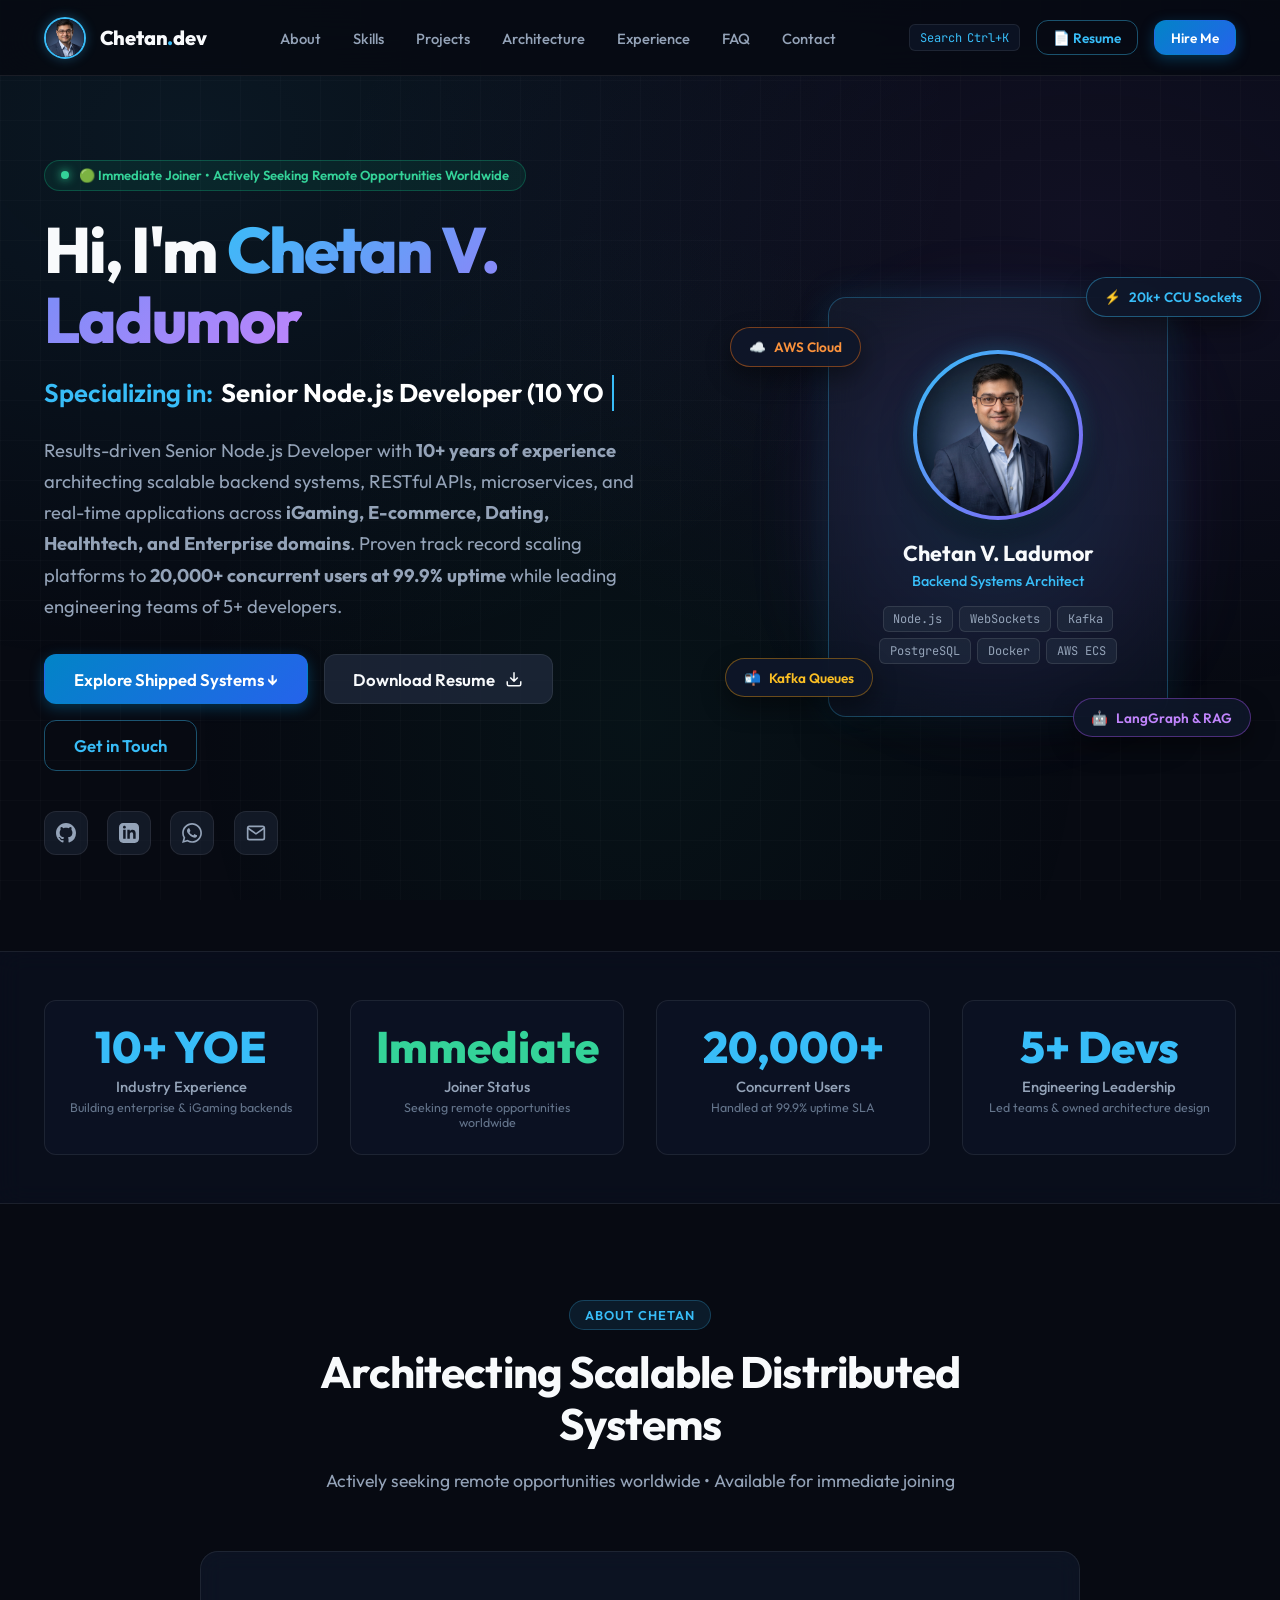
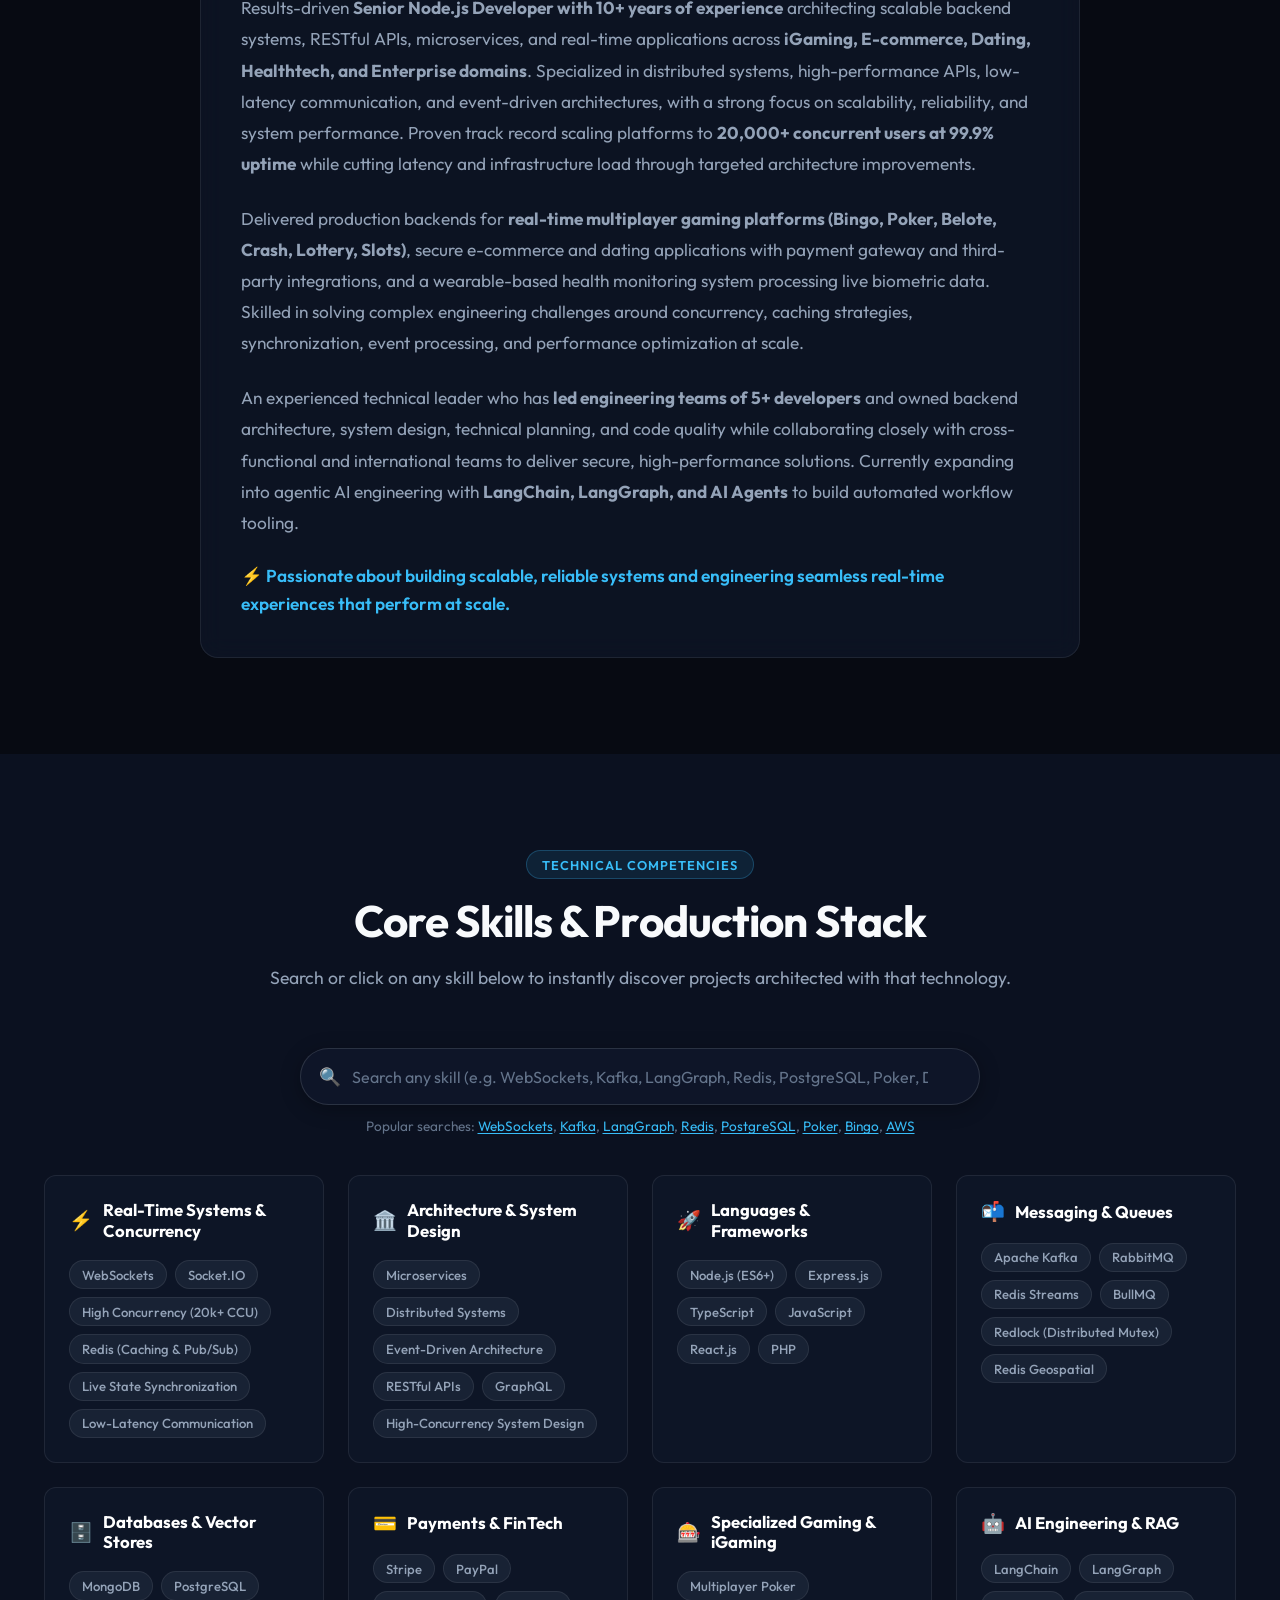
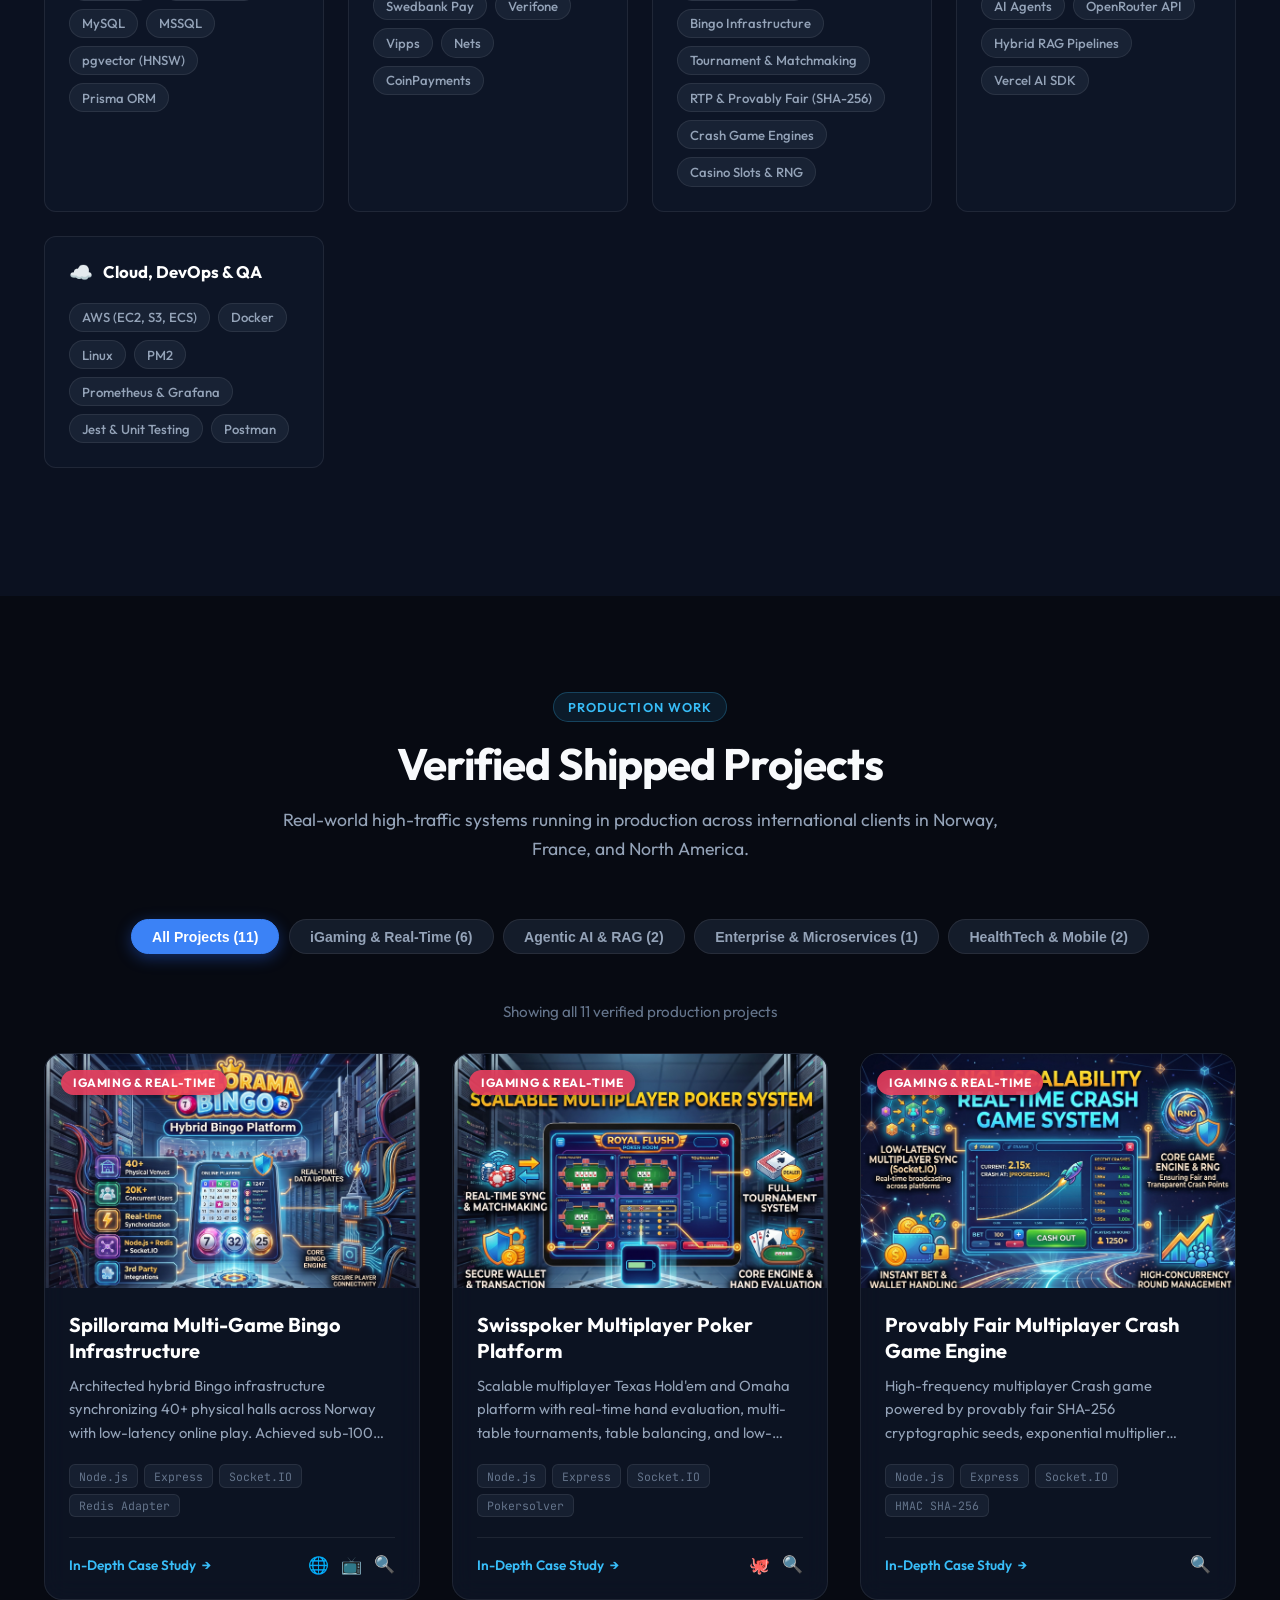
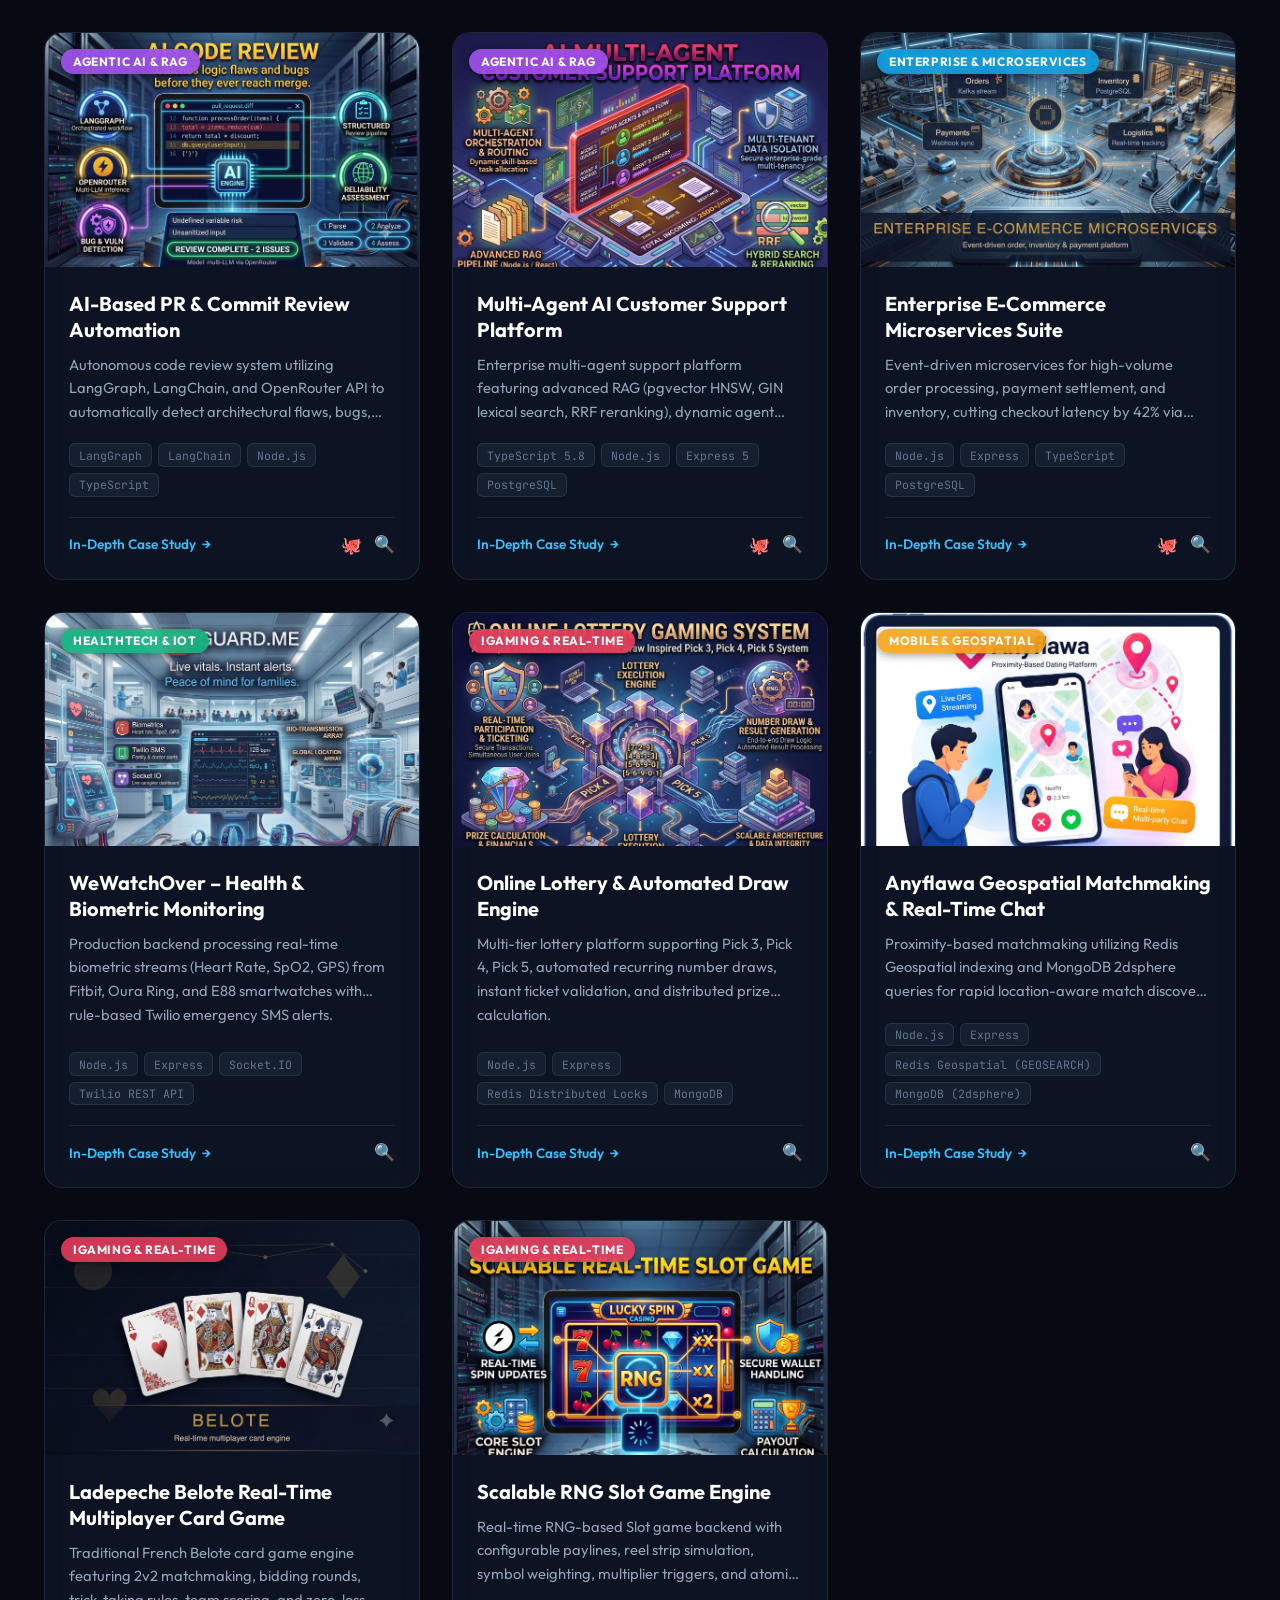
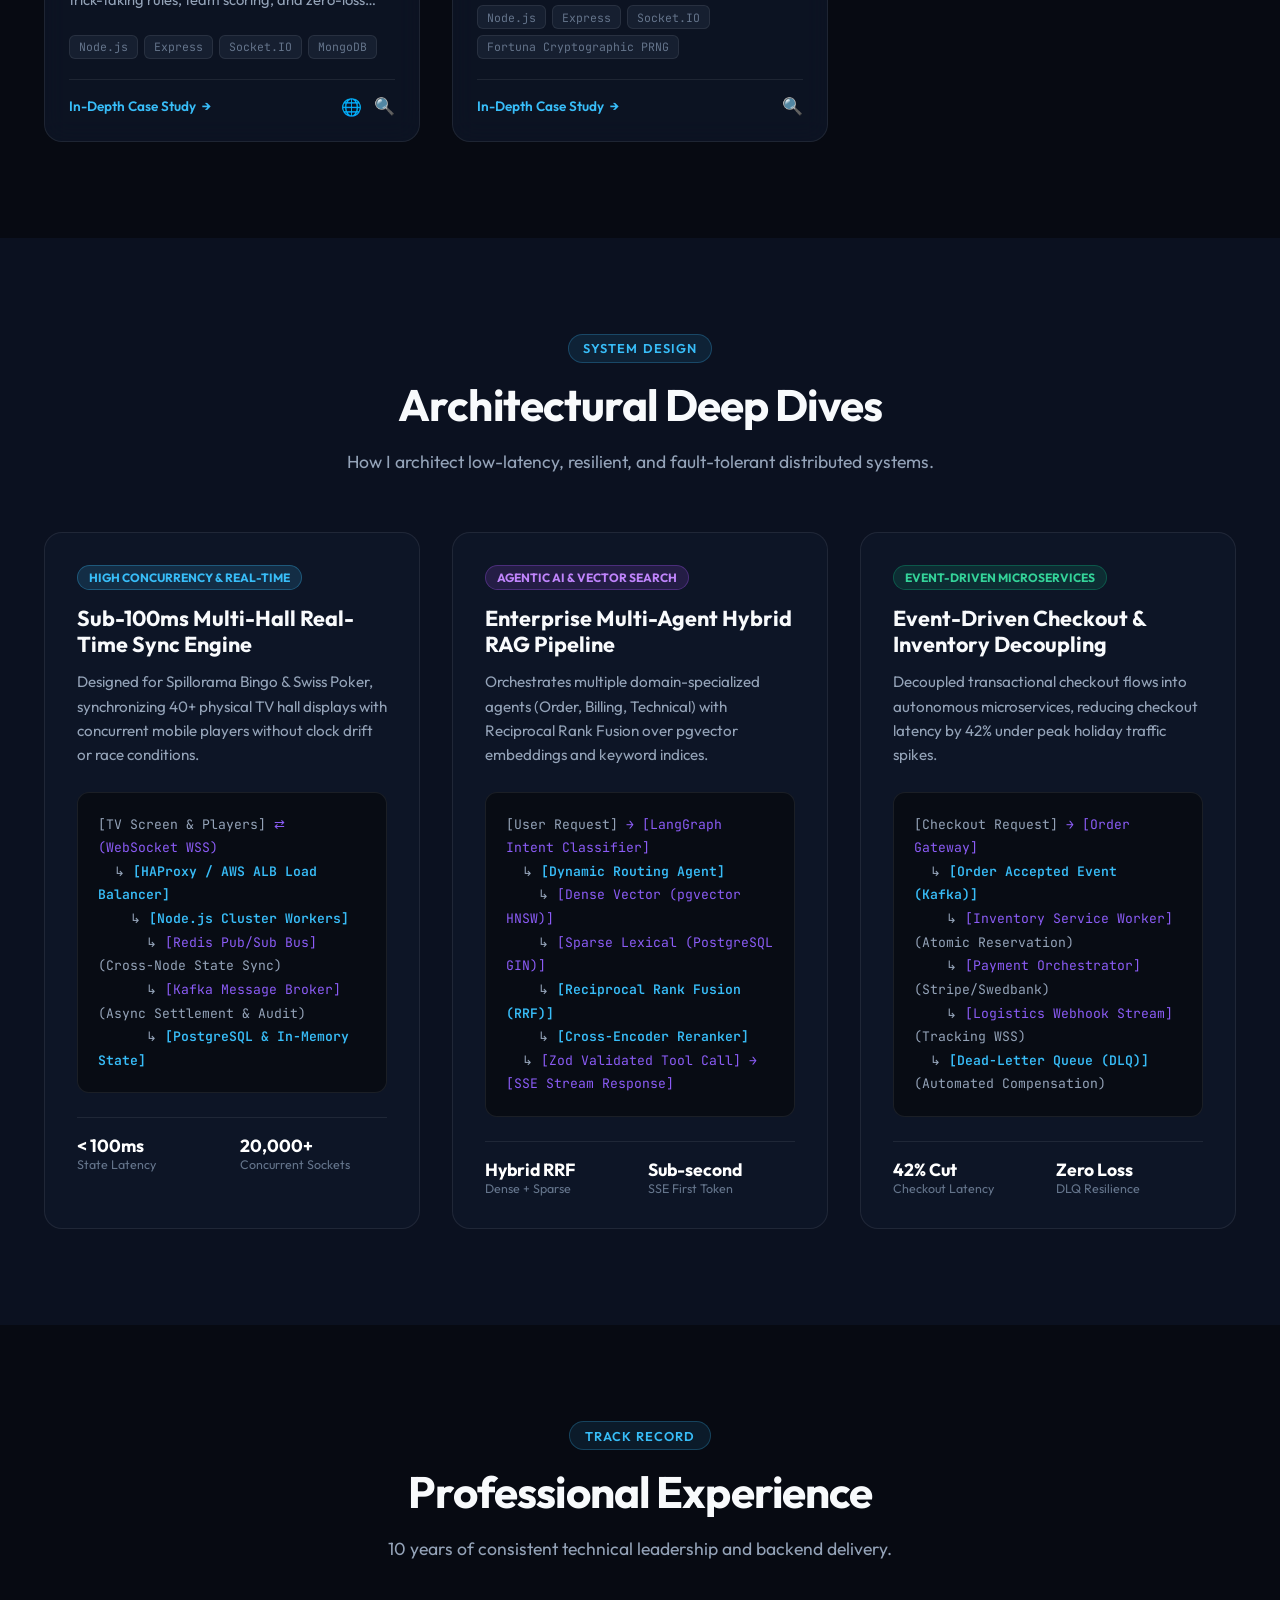
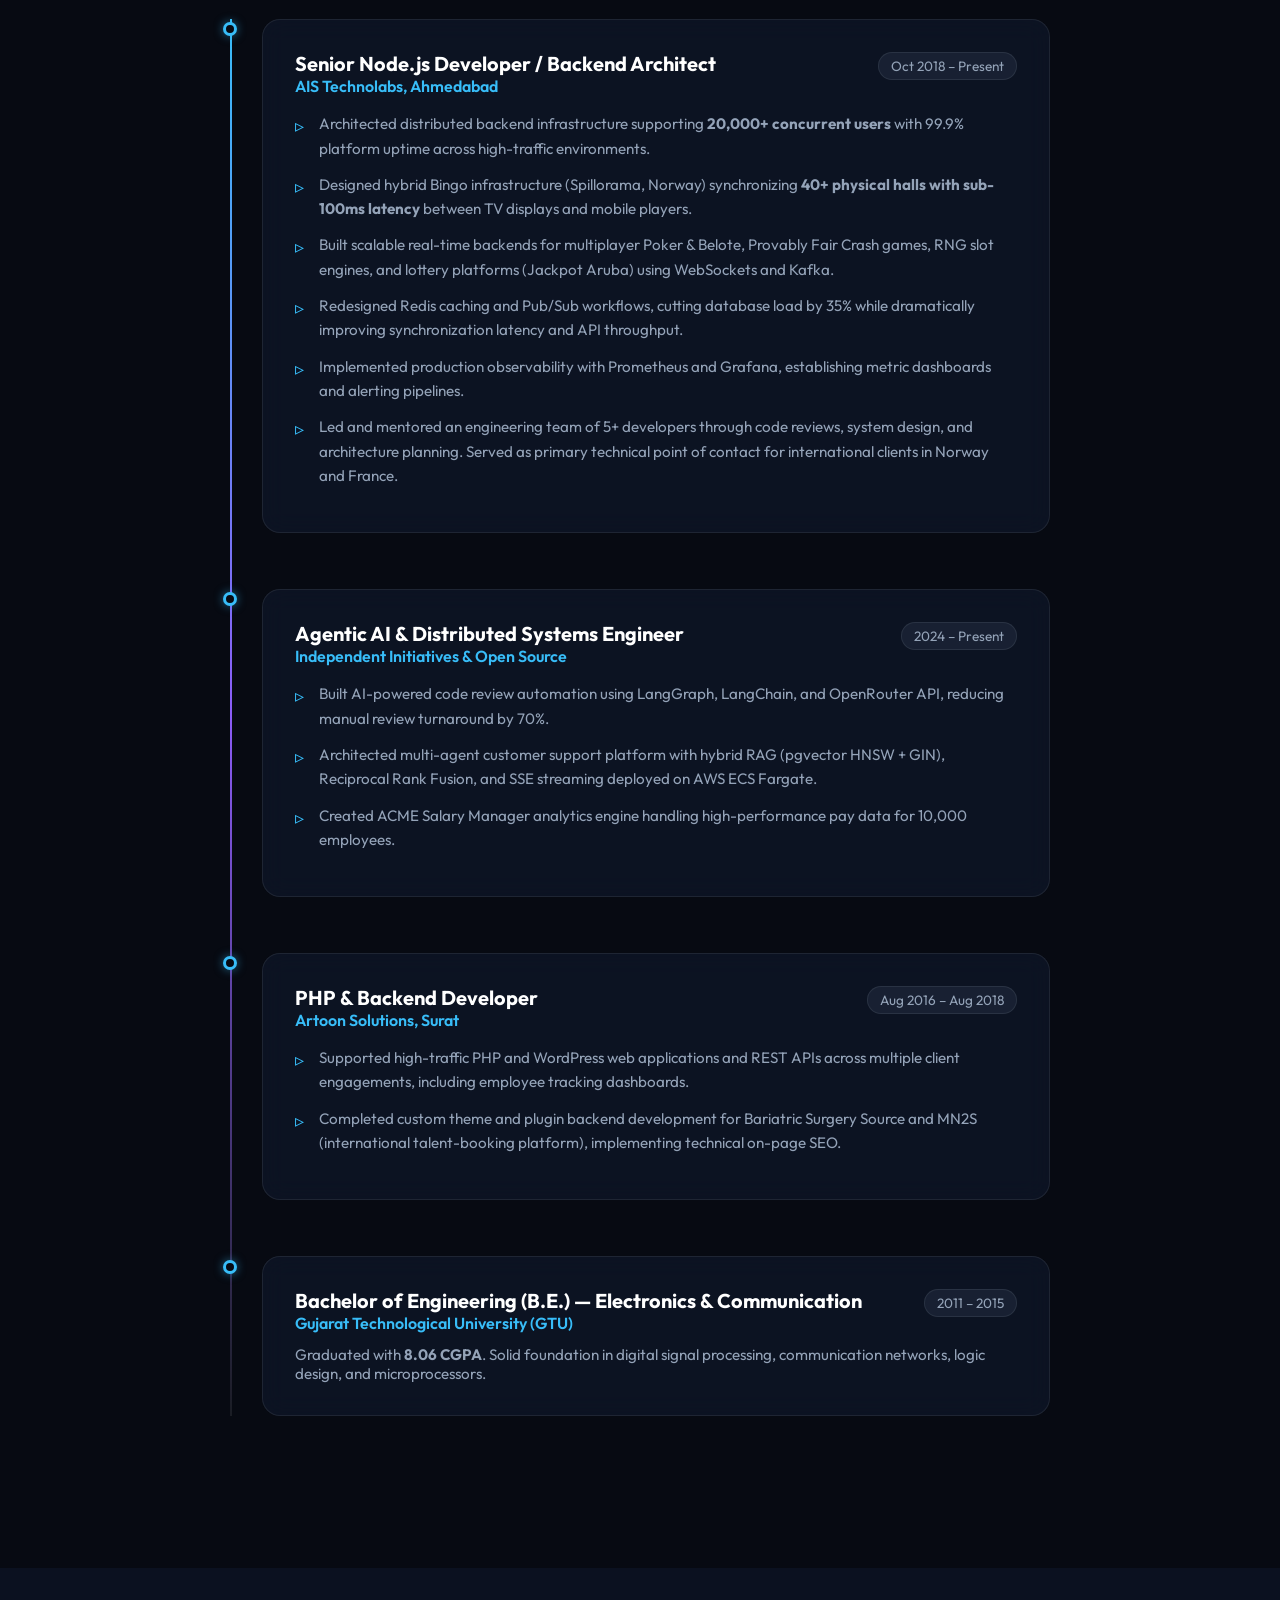
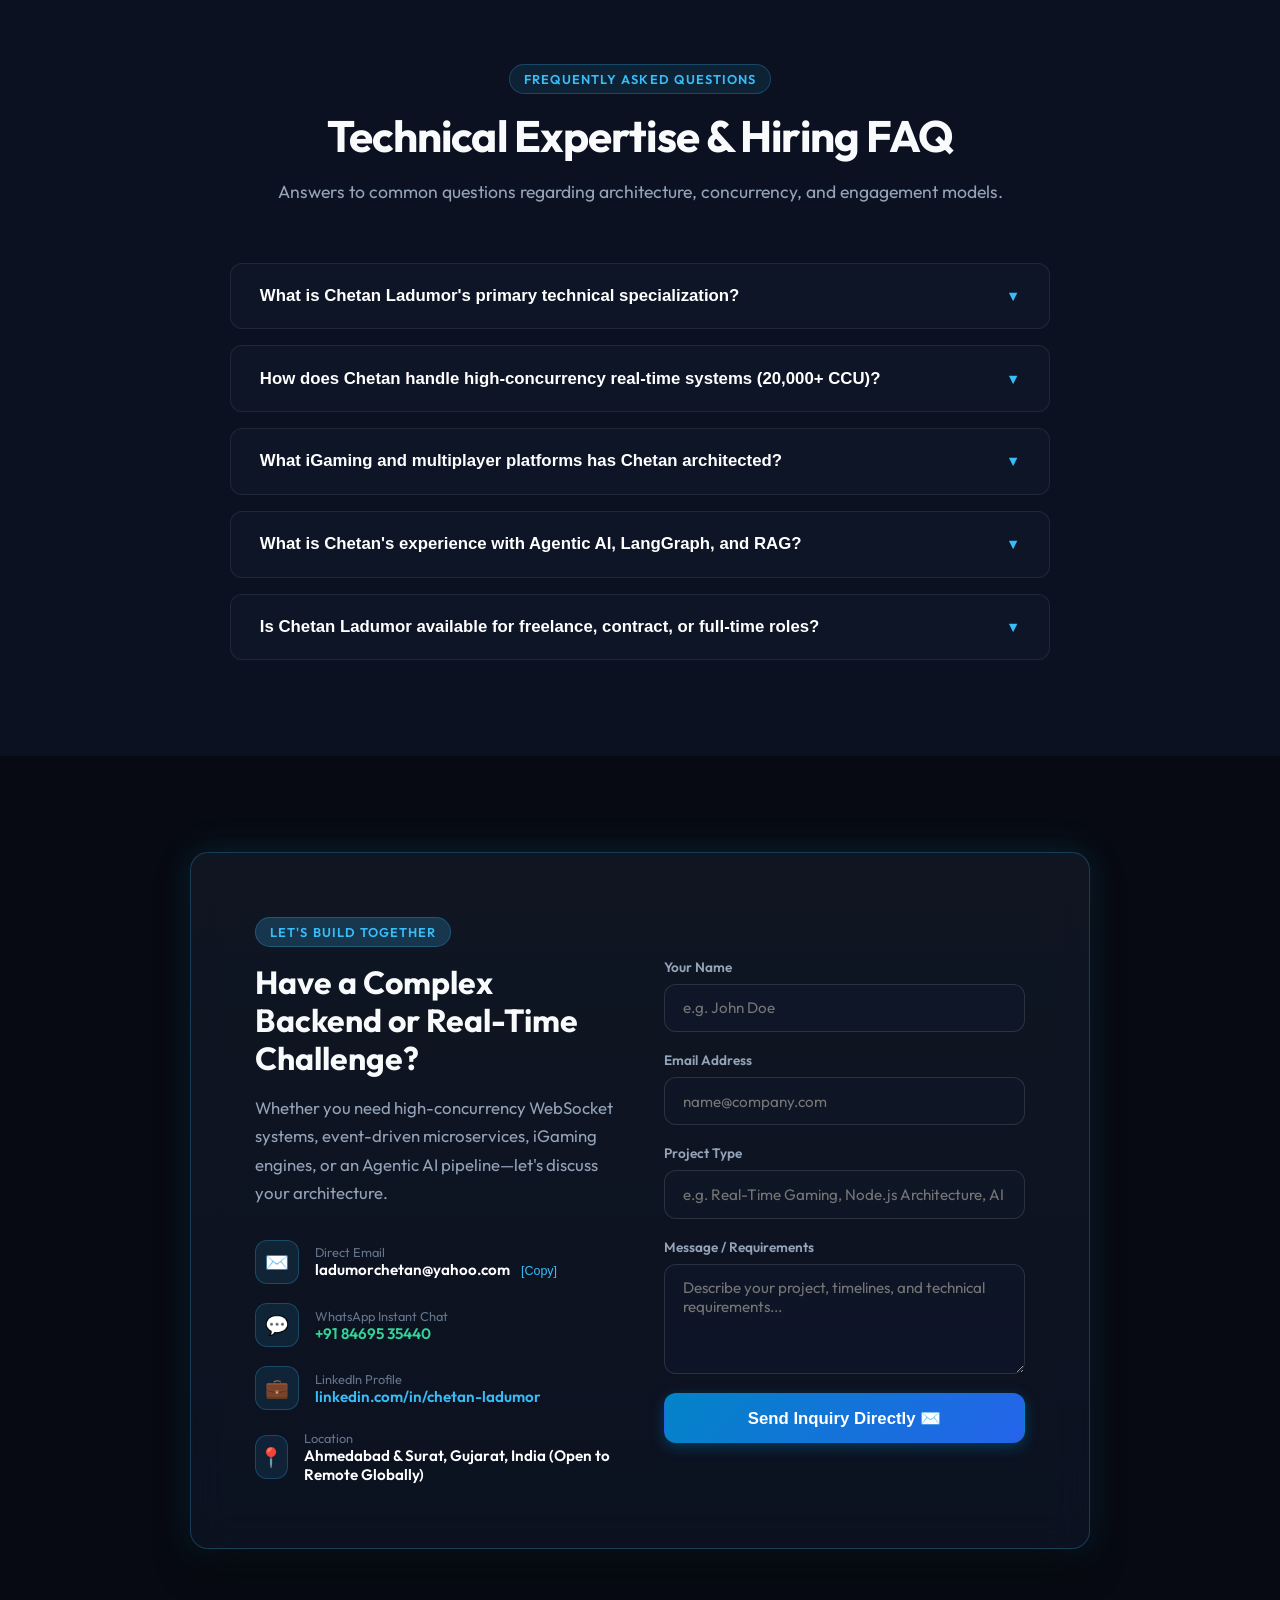
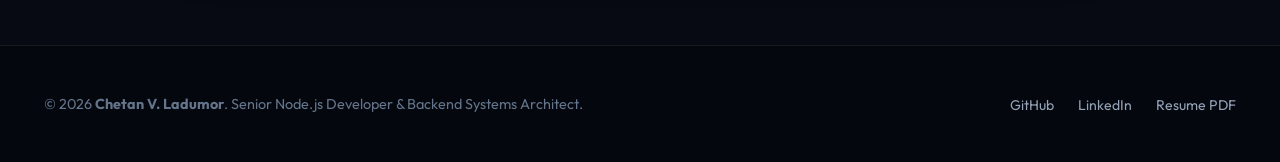
==== commit 38d8651f: "sync: update portfolio hero, metrics, about, skills, and meta to align with latest LinkedIn profile" ====
--- a/index.html
+++ b/index.html
@@ -5,10 +5,10 @@
   <meta name="viewport" content="width=device-width, initial-scale=1.0">
   
   <!-- Primary Meta Tags -->
-  <title>Chetan V. Ladumor | Senior Node.js Developer & Backend Systems Architect | 20k+ CCU Real-Time Specialist</title>
-  <meta name="title" content="Chetan V. Ladumor | Senior Node.js Developer & Backend Systems Architect">
-  <meta name="description" content="Senior Node.js Developer and Backend Systems Architect with 10+ years experience building high-concurrency real-time WebSocket platforms (20,000+ CCU, 99.9% uptime), iGaming backends, Kafka/RabbitMQ microservices, and Agentic AI (LangGraph, LangChain, RAG).">
-  <meta name="keywords" content="Chetan Ladumor, chetanladumor, Senior Node.js Developer, Backend Systems Architect, High Concurrency Node.js, Real-Time WebSockets, Socket.IO Expert, Kafka Microservices, Redis Caching, LangGraph AI Engineer, RAG pgvector, iGaming Backend Developer, Multiplayer Poker Backend, Provably Fair Crash Game, Spillorama Bingo, Ahmedabad Node.js Architect, Freelance Senior Backend Developer, chetanladumor portfolio, chetan ladumor github io">
+  <title>Chetan V. Ladumor | Senior Node.js Developer | 10 YOE | Immediate Joiner | Microservices &amp; Distributed Systems</title>
+  <meta name="title" content="Chetan V. Ladumor | Senior Node.js Developer | 10 YOE | Immediate Joiner | Microservices &amp; Distributed Systems">
+  <meta name="description" content="Results-driven Senior Node.js Developer with 10+ years of experience architecting scalable backend systems, microservices, and real-time applications across iGaming, E-commerce, Dating, Healthtech, and Enterprise domains. Immediate joiner seeking global remote opportunities.">
+  <meta name="keywords" content="Chetan Ladumor, Senior Node.js Developer, 10 YOE, Immediate Joiner, Microservices, Distributed Systems, Backend Engineering, Express.js, MongoDB, IGaming, Casino Gaming Backend, Remote Backend Developer, Real-Time WebSockets, Socket.IO, Apache Kafka, RabbitMQ, Redis, LangGraph, LangChain, PostgreSQL, Ahmedabad">
   <meta name="author" content="Chetan V. Ladumor">
   <meta name="robots" content="index, follow, max-image-preview:large, max-snippet:-1, max-video-preview:-1">
   <meta name="googlebot" content="index, follow, max-snippet:-1, max-image-preview:large, max-video-preview:-1">
@@ -37,12 +37,13 @@
   <meta property="og:site_name" content="Chetan V. Ladumor Portfolio">
   <meta property="og:locale" content="en_US">
   <meta property="og:url" content="https://chetanladumor.github.io/">
-  <meta property="og:title" content="Chetan V. Ladumor | Senior Node.js Developer & Backend Systems Architect">
-  <meta property="og:description" content="10+ years experience building 20,000+ CCU real-time WebSocket backends, iGaming engines (Poker, Bingo, Crash), distributed microservices with Kafka, and Agentic AI with LangGraph.">
+  <meta property="og:title" content="Chetan V. Ladumor | Senior Node.js Developer | 10 YOE | Immediate Joiner | Microservices">
+  <meta property="og:description" content="10+ years experience building 20,000+ CCU real-time WebSocket backends, iGaming engines, distributed microservices with Kafka, and Agentic AI with LangGraph. Immediate joiner for remote roles.">
   <meta property="og:image" content="https://chetanladumor.github.io/assets/images/og-image.jpg">
   <meta property="og:image:width" content="1200">
   <meta property="og:image:height" content="630">
-  <meta property="og:image:alt" content="Chetan V. Ladumor - Senior Node.js Developer & Backend Systems Architect">
+  <meta property="og:image:type" content="image/jpeg">
+  <meta property="og:image:alt" content="Chetan V. Ladumor - Senior Node.js Developer &amp; Backend Systems Architect">
   <meta property="profile:first_name" content="Chetankumar">
   <meta property="profile:last_name" content="Ladumor">
   <meta property="profile:username" content="chetanladumor">
@@ -52,8 +53,8 @@
   <meta name="twitter:site" content="@chetanladumor">
   <meta name="twitter:creator" content="@chetanladumor">
   <meta name="twitter:url" content="https://chetanladumor.github.io/">
-  <meta name="twitter:title" content="Chetan V. Ladumor | Senior Node.js Developer & Backend Architect">
-  <meta name="twitter:description" content="10+ years architecting high-concurrency 20,000+ CCU platforms, WebSockets, Kafka, iGaming engines, and Agentic AI systems.">
+  <meta name="twitter:title" content="Chetan V. Ladumor | Senior Node.js Developer | 10 YOE | Immediate Joiner">
+  <meta name="twitter:description" content="10+ years architecting high-concurrency 20,000+ CCU platforms, WebSockets, Kafka, iGaming engines, and Agentic AI systems. Immediate joiner.">
   <meta name="twitter:image" content="https://chetanladumor.github.io/assets/images/og-image.jpg">
 
   <!-- Favicons -->
@@ -80,7 +81,7 @@
         "@id": "https://chetanladumor.github.io/#person",
         "name": "Chetan V. Ladumor",
         "alternateName": ["Chetan Ladumor", "chetanladumor", "Chetankumar Ladumor"],
-        "jobTitle": "Senior Node.js Developer & Backend Systems Architect",
+        "jobTitle": "Senior Node.js Developer & Backend Systems Architect | Immediate Joiner",
         "url": "https://chetanladumor.github.io/",
         "image": "https://chetanladumor.github.io/assets/images/chetan-portrait-executive.jpg?v=2",
         "sameAs": [
@@ -108,12 +109,14 @@
           "Node.js", "Express.js", "TypeScript", "JavaScript (ES6+)", "React.js", "PHP",
           "Real-Time Systems", "WebSockets", "Socket.IO", "High Concurrency Architecture",
           "Distributed Systems", "State Synchronization", "Microservices", "Event-Driven Architecture",
-          "Apache Kafka", "RabbitMQ", "Redis", "Redis Geospatial", "Redis Pub/Sub",
+          "Apache Kafka", "RabbitMQ", "Redis", "Redis Streams", "Redis Geospatial", "Redis Pub/Sub",
           "PostgreSQL", "MongoDB", "MySQL", "pgvector", "HNSW Indexing",
           "LangChain", "LangGraph", "AI Agents", "RAG (Retrieval-Augmented Generation)", "OpenRouter API", "Vercel AI SDK",
-          "AWS (EC2, S3, ECS, ECR, Lambda, SQS)", "Docker", "Prometheus", "Grafana", "PM2", "GitHub Actions CI/CD",
-          "iGaming Platforms", "Multiplayer Poker", "Provably Fair Crash Games", "Bingo Systems", "Lottery Engines", "Slot Games",
-          "Stripe", "PayPal", "Payment Integrations", "Jest"
+          "AWS (EC2, S3, ECS, ECR, Lambda, SQS)", "Docker", "Linux", "Prometheus", "Grafana", "PM2", "GitHub Actions CI/CD",
+          "iGaming & Real-Money Gaming", "Multiplayer Poker", "Provably Fair Crash Games", "Bingo Systems", "Lottery Engines", "Slot Games",
+          "Tournament & Matchmaking Engines", "RTP & Provably Fair Logic",
+          "Stripe", "PayPal", "Swedbank Pay", "Verifone", "Vipps", "Nets", "CoinPayments",
+          "Jest", "Unit Testing", "Postman"
         ]
       },
       {
@@ -121,7 +124,7 @@
         "@id": "https://chetanladumor.github.io/#website",
         "url": "https://chetanladumor.github.io/",
         "name": "Chetan V. Ladumor - Portfolio",
-        "description": "Portfolio of Chetan V. Ladumor, Senior Node.js Developer and Backend Systems Architect.",
+        "description": "Portfolio of Chetan V. Ladumor, Senior Node.js Developer and Backend Systems Architect. Immediate joiner for global remote opportunities.",
         "publisher": {
           "@id": "https://chetanladumor.github.io/#person"
         }
@@ -317,7 +320,7 @@
         <div class="hero-content">
           <div class="status-badge">
             <span class="status-pulse"></span>
-            <span>Available for Senior Roles & Architecture Consulting</span>
+            <span>🟢 Immediate Joiner • Actively Seeking Remote Opportunities Worldwide</span>
           </div>
 
           <h1 class="hero-title">
@@ -331,7 +334,7 @@
           </div>
 
           <p class="hero-summary">
-            Senior Node.js Developer and Backend Systems Architect with <strong>10+ years of production experience</strong> engineering <strong>20,000+ concurrent user platforms</strong>, sub-100ms real-time WebSocket systems across 40+ physical halls, event-driven microservices (Kafka, RabbitMQ, Redis), and enterprise Agentic AI workflows (LangGraph, pgvector RAG).
+            Results-driven Senior Node.js Developer with <strong>10+ years of experience</strong> architecting scalable backend systems, RESTful APIs, microservices, and real-time applications across <strong>iGaming, E-commerce, Dating, Healthtech, and Enterprise domains</strong>. Proven track record scaling platforms to <strong>20,000+ concurrent users at 99.9% uptime</strong> while leading engineering teams of 5+ developers.
           </p>
 
           <div class="hero-ctas">
@@ -412,49 +415,52 @@
       <div class="container">
         <div class="metrics-grid">
           <div class="metric-card">
-            <div class="metric-value" data-target="10+ Yrs">10+ Yrs</div>
+            <div class="metric-value" data-target="10+ YOE">10+ YOE</div>
             <div class="metric-label">Industry Experience</div>
-            <div class="metric-desc">Building enterprise & gaming backends</div>
+            <div class="metric-desc">Building enterprise &amp; iGaming backends</div>
+          </div>
+          <div class="metric-card">
+            <div class="metric-value" data-target="Immediate" style="color: #34d399;">Immediate</div>
+            <div class="metric-label">Joiner Status</div>
+            <div class="metric-desc">Seeking remote opportunities worldwide</div>
           </div>
           <div class="metric-card">
             <div class="metric-value" data-target="20,000+">20,000+</div>
-            <div class="metric-label">Concurrent Connections</div>
-            <div class="metric-desc">Handled simultaneously in production</div>
+            <div class="metric-label">Concurrent Users</div>
+            <div class="metric-desc">Handled at 99.9% uptime SLA</div>
           </div>
           <div class="metric-card">
-            <div class="metric-value" data-target="99.9%">99.9%</div>
-            <div class="metric-label">Platform Uptime SLA</div>
-            <div class="metric-desc">Prometheus & Grafana monitored</div>
-          </div>
-          <div class="metric-card">
-            <div class="metric-value" data-target="<100ms">&lt;100ms</div>
-            <div class="metric-label">Hall State Sync Latency</div>
-            <div class="metric-desc">40+ physical halls & online players</div>
+            <div class="metric-value" data-target="5+ Devs">5+ Devs</div>
+            <div class="metric-label">Engineering Leadership</div>
+            <div class="metric-desc">Led teams &amp; owned architecture design</div>
           </div>
         </div>
       </div>
     </section>
 
-    <!-- About Section -->
+    <!-- About Section (Synced with Official LinkedIn Profile) -->
     <section id="about" class="about-section">
       <div class="container">
         <div class="section-header">
-          <span class="section-tag">Executive Summary</span>
-          <h2 class="section-title">Architecting Resilient Distributed Systems</h2>
+          <span class="section-tag">About Chetan</span>
+          <h2 class="section-title">Architecting Scalable Distributed Systems</h2>
           <p class="section-subtitle">
-            Specializing in high-concurrency event-driven architectures, real-time gaming engines, and cutting-edge agentic workflows.
-          </p>
-        </div>
-
-        <div style="max-width: 860px; margin: 0 auto; background: var(--bg-card); border: 1px solid var(--border-subtle); border-radius: var(--radius-lg); padding: 2.5rem; backdrop-filter: blur(12px);">
-          <p style="font-size: 1.1rem; color: var(--text-secondary); line-height: 1.8; margin-bottom: 1.5rem;">
-            Over the past decade, I have architected and scaled backend systems that power mission-critical operations across <strong>iGaming, high-volume e-commerce, wearable healthtech, and AI automation</strong>.
-          </p>
-          <p style="font-size: 1.1rem; color: var(--text-secondary); line-height: 1.8; margin-bottom: 1.5rem;">
-            As Senior Node.js Developer & Backend Architect at <strong>AIS Technolabs</strong>, I lead engineering initiatives supporting over <strong>20,000 concurrent users</strong>, designed the hybrid real-time synchronization backend for Norway's <strong>Spillorama Bingo</strong> across 40+ physical venues, and engineered multiplayer card & crash game engines with provably fair cryptographic guarantees.
-          </p>
-          <p style="font-size: 1.1rem; color: var(--text-secondary); line-height: 1.8;">
-            I approach engineering from first principles: isolating failure domains, maximizing CPU & memory throughput on Node.js single-thread event loops, designing non-blocking asynchronous pipelines with Kafka/RabbitMQ, and leveraging Redis for microsecond state synchronization. Today, I also build enterprise <strong>Agentic AI pipelines</strong> using LangGraph, pgvector semantic search, and multi-agent coordination.
+            Actively seeking remote opportunities worldwide • Available for immediate joining
+          </p>
+        </div>
+
+        <div style="max-width: 880px; margin: 0 auto; background: var(--bg-card); border: 1px solid var(--border-subtle); border-radius: var(--radius-lg); padding: 2.5rem; backdrop-filter: blur(12px);">
+          <p style="font-size: 1.08rem; color: var(--text-secondary); line-height: 1.8; margin-bottom: 1.5rem;">
+            Results-driven <strong>Senior Node.js Developer with 10+ years of experience</strong> architecting scalable backend systems, RESTful APIs, microservices, and real-time applications across <strong>iGaming, E-commerce, Dating, Healthtech, and Enterprise domains</strong>. Specialized in distributed systems, high-performance APIs, low-latency communication, and event-driven architectures, with a strong focus on scalability, reliability, and system performance. Proven track record scaling platforms to <strong>20,000+ concurrent users at 99.9% uptime</strong> while cutting latency and infrastructure load through targeted architecture improvements.
+          </p>
+          <p style="font-size: 1.08rem; color: var(--text-secondary); line-height: 1.8; margin-bottom: 1.5rem;">
+            Delivered production backends for <strong>real-time multiplayer gaming platforms (Bingo, Poker, Belote, Crash, Lottery, Slots)</strong>, secure e-commerce and dating applications with payment gateway and third-party integrations, and a wearable-based health monitoring system processing live biometric data. Skilled in solving complex engineering challenges around concurrency, caching strategies, synchronization, event processing, and performance optimization at scale.
+          </p>
+          <p style="font-size: 1.08rem; color: var(--text-secondary); line-height: 1.8; margin-bottom: 1.5rem;">
+            An experienced technical leader who has <strong>led engineering teams of 5+ developers</strong> and owned backend architecture, system design, technical planning, and code quality while collaborating closely with cross-functional and international teams to deliver secure, high-performance solutions. Currently expanding into agentic AI engineering with <strong>LangChain, LangGraph, and AI Agents</strong> to build automated workflow tooling.
+          </p>
+          <p style="font-size: 1.08rem; color: var(--accent-cyan); font-weight: 600; line-height: 1.6;">
+            ⚡ Passionate about building scalable, reliable systems and engineering seamless real-time experiences that perform at scale.
           </p>
         </div>
       </div>
@@ -484,99 +490,142 @@
           </p>
         </div>
 
-        <!-- Skills Categorized Grid -->
+        <!-- Skills Categorized Grid (Synced with LinkedIn Core Expertise) -->
         <div class="skills-category-grid">
           <!-- Real-Time & High Concurrency -->
           <div class="skill-cat-card">
             <h3 class="skill-cat-title">
-              <span class="skill-cat-icon">⚡</span> Real-Time & Concurrency
+              <span class="skill-cat-icon">⚡</span> Real-Time Systems &amp; Concurrency
             </h3>
             <div class="skill-pills-list">
               <span class="skill-pill" data-skill="websockets">WebSockets</span>
               <span class="skill-pill" data-skill="socket.io">Socket.IO</span>
               <span class="skill-pill" data-skill="high concurrency">High Concurrency (20k+ CCU)</span>
-              <span class="skill-pill" data-skill="state synchronization">State Synchronization</span>
-              <span class="skill-pill" data-skill="reconnection">Reconnection Handlers</span>
-              <span class="skill-pill" data-skill="latency">Sub-100ms Latency</span>
-            </div>
-          </div>
-
-          <!-- Backend Languages & Runtimes -->
+              <span class="skill-pill" data-skill="redis">Redis (Caching &amp; Pub/Sub)</span>
+              <span class="skill-pill" data-skill="state synchronization">Live State Synchronization</span>
+              <span class="skill-pill" data-skill="latency">Low-Latency Communication</span>
+            </div>
+          </div>
+
+          <!-- Architecture & System Design -->
           <div class="skill-cat-card">
             <h3 class="skill-cat-title">
-              <span class="skill-cat-icon">🚀</span> Languages & Runtimes
+              <span class="skill-cat-icon">🏛️</span> Architecture &amp; System Design
+            </h3>
+            <div class="skill-pills-list">
+              <span class="skill-pill" data-skill="microservices">Microservices</span>
+              <span class="skill-pill" data-skill="distributed systems">Distributed Systems</span>
+              <span class="skill-pill" data-skill="event-driven">Event-Driven Architecture</span>
+              <span class="skill-pill" data-skill="restful apis">RESTful APIs</span>
+              <span class="skill-pill" data-skill="graphql">GraphQL</span>
+              <span class="skill-pill" data-skill="high concurrency">High-Concurrency System Design</span>
+            </div>
+          </div>
+
+          <!-- Backend Languages & Frameworks -->
+          <div class="skill-cat-card">
+            <h3 class="skill-cat-title">
+              <span class="skill-cat-icon">🚀</span> Languages &amp; Frameworks
             </h3>
             <div class="skill-pills-list">
               <span class="skill-pill" data-skill="node.js">Node.js (ES6+)</span>
               <span class="skill-pill" data-skill="express.js">Express.js</span>
               <span class="skill-pill" data-skill="typescript">TypeScript</span>
+              <span class="skill-pill" data-skill="javascript">JavaScript</span>
               <span class="skill-pill" data-skill="react">React.js</span>
-              <span class="skill-pill" data-skill="restful apis">RESTful APIs</span>
-              <span class="skill-pill" data-skill="graphql">GraphQL</span>
-              <span class="skill-pill" data-skill="php">PHP / WordPress</span>
-            </div>
-          </div>
-
-          <!-- Queues, Messaging & Caching -->
+              <span class="skill-pill" data-skill="php">PHP</span>
+            </div>
+          </div>
+
+          <!-- Messaging & Queues -->
           <div class="skill-cat-card">
             <h3 class="skill-cat-title">
-              <span class="skill-cat-icon">📬</span> Queues & Distributed Caching
+              <span class="skill-cat-icon">📬</span> Messaging &amp; Queues
             </h3>
             <div class="skill-pills-list">
-              <span class="skill-pill" data-skill="bullmq">BullMQ</span>
-              <span class="skill-pill" data-skill="redlock">Redlock (Distributed Locks)</span>
               <span class="skill-pill" data-skill="kafka">Apache Kafka</span>
               <span class="skill-pill" data-skill="rabbitmq">RabbitMQ</span>
-              <span class="skill-pill" data-skill="redis">Redis Pub/Sub</span>
+              <span class="skill-pill" data-skill="redis streams">Redis Streams</span>
+              <span class="skill-pill" data-skill="bullmq">BullMQ</span>
+              <span class="skill-pill" data-skill="redlock">Redlock (Distributed Mutex)</span>
               <span class="skill-pill" data-skill="geospatial">Redis Geospatial</span>
-              <span class="skill-pill" data-skill="caching">Cache Invalidation</span>
-            </div>
-          </div>
-
-          <!-- Databases & Vector Stores -->
+            </div>
+          </div>
+
+          <!-- Databases -->
           <div class="skill-cat-card">
             <h3 class="skill-cat-title">
-              <span class="skill-cat-icon">🗄</span> Databases & Vector Search
+              <span class="skill-cat-icon">🗄️</span> Databases &amp; Vector Stores
             </h3>
             <div class="skill-pills-list">
+              <span class="skill-pill" data-skill="mongodb">MongoDB</span>
               <span class="skill-pill" data-skill="postgresql">PostgreSQL</span>
-              <span class="skill-pill" data-skill="mongodb">MongoDB Spatial</span>
-              <span class="skill-pill" data-skill="mssql">MSSQL (SQL Server)</span>
               <span class="skill-pill" data-skill="mysql">MySQL</span>
+              <span class="skill-pill" data-skill="mssql">MSSQL</span>
               <span class="skill-pill" data-skill="pgvector">pgvector (HNSW)</span>
               <span class="skill-pill" data-skill="prisma">Prisma ORM</span>
-              <span class="skill-pill" data-skill="indexing">Query Optimization</span>
-            </div>
-          </div>
-
-          <!-- Agentic AI & RAG -->
+            </div>
+          </div>
+
+          <!-- Payments & FinTech Integrations -->
           <div class="skill-cat-card">
             <h3 class="skill-cat-title">
-              <span class="skill-cat-icon">🤖</span> Agentic AI & RAG Engineering
+              <span class="skill-cat-icon">💳</span> Payments &amp; FinTech
             </h3>
             <div class="skill-pills-list">
-              <span class="skill-pill" data-skill="langgraph">LangGraph</span>
-              <span class="skill-pill" data-skill="langchain">LangChain</span>
-              <span class="skill-pill" data-skill="ai agents">Multi-Agent Systems</span>
-              <span class="skill-pill" data-skill="rag">Hybrid RAG Pipelines</span>
-              <span class="skill-pill" data-skill="openrouter">OpenRouter API</span>
-              <span class="skill-pill" data-skill="vercel ai sdk">Vercel AI SDK</span>
-              <span class="skill-pill" data-skill="reranking">RRF & Reranking</span>
-            </div>
-          </div>
-
-          <!-- Cloud, DevOps & Observability -->
+              <span class="skill-pill" data-skill="stripe">Stripe</span>
+              <span class="skill-pill" data-skill="paypal">PayPal</span>
+              <span class="skill-pill" data-skill="swedbank pay">Swedbank Pay</span>
+              <span class="skill-pill" data-skill="verifone">Verifone</span>
+              <span class="skill-pill" data-skill="vipps">Vipps</span>
+              <span class="skill-pill" data-skill="nets">Nets</span>
+              <span class="skill-pill" data-skill="coinpayments">CoinPayments</span>
+            </div>
+          </div>
+
+          <!-- Specialized Gaming & iGaming Systems -->
           <div class="skill-cat-card">
             <h3 class="skill-cat-title">
-              <span class="skill-cat-icon">☁️</span> Cloud & Observability
+              <span class="skill-cat-icon">🎰</span> Specialized Gaming &amp; iGaming
             </h3>
             <div class="skill-pills-list">
-              <span class="skill-pill" data-skill="aws">AWS (EC2, S3, ECS, ECR)</span>
-              <span class="skill-pill" data-skill="lambda">AWS Lambda & SQS</span>
-              <span class="skill-pill" data-skill="docker">Docker & Containers</span>
-              <span class="skill-pill" data-skill="prometheus">Prometheus & Grafana</span>
-              <span class="skill-pill" data-skill="pm2">PM2 Cluster Mode</span>
-              <span class="skill-pill" data-skill="github actions">GitHub Actions CI/CD</span>
+              <span class="skill-pill" data-skill="poker">Multiplayer Poker</span>
+              <span class="skill-pill" data-skill="bingo">Bingo Infrastructure</span>
+              <span class="skill-pill" data-skill="tournaments">Tournament &amp; Matchmaking</span>
+              <span class="skill-pill" data-skill="provably fair">RTP &amp; Provably Fair (SHA-256)</span>
+              <span class="skill-pill" data-skill="crash">Crash Game Engines</span>
+              <span class="skill-pill" data-skill="slots">Casino Slots &amp; RNG</span>
+            </div>
+          </div>
+
+          <!-- AI Engineering -->
+          <div class="skill-cat-card">
+            <h3 class="skill-cat-title">
+              <span class="skill-cat-icon">🤖</span> AI Engineering &amp; RAG
+            </h3>
+            <div class="skill-pills-list">
+              <span class="skill-pill" data-skill="langchain">LangChain</span>
+              <span class="skill-pill" data-skill="langgraph">LangGraph</span>
+              <span class="skill-pill" data-skill="ai agents">AI Agents</span>
+              <span class="skill-pill" data-skill="openrouter">OpenRouter API</span>
+              <span class="skill-pill" data-skill="rag">Hybrid RAG Pipelines</span>
+              <span class="skill-pill" data-skill="vercel ai sdk">Vercel AI SDK</span>
+            </div>
+          </div>
+
+          <!-- Cloud, DevOps & Testing -->
+          <div class="skill-cat-card">
+            <h3 class="skill-cat-title">
+              <span class="skill-cat-icon">☁️</span> Cloud, DevOps &amp; QA
+            </h3>
+            <div class="skill-pills-list">
+              <span class="skill-pill" data-skill="aws">AWS (EC2, S3, ECS)</span>
+              <span class="skill-pill" data-skill="docker">Docker</span>
+              <span class="skill-pill" data-skill="linux">Linux</span>
+              <span class="skill-pill" data-skill="pm2">PM2</span>
+              <span class="skill-pill" data-skill="prometheus">Prometheus &amp; Grafana</span>
+              <span class="skill-pill" data-skill="jest">Jest &amp; Unit Testing</span>
+              <span class="skill-pill" data-skill="postman">Postman</span>
             </div>
           </div>
         </div>
--- a/assets/css/style.css
+++ b/assets/css/style.css
@@ -2032,3 +2032,419 @@
   margin-top: auto;
 }
 
+/* ==========================================================================
+   Interactive Scroll Progress Bar, Back-To-Top, and Case Share Bar
+   ========================================================================== */
+#reading-progress {
+  position: fixed;
+  top: 0;
+  left: 0;
+  height: 3px;
+  width: 0%;
+  background: linear-gradient(90deg, var(--accent-cyan), #818cf8, var(--accent-emerald));
+  z-index: 9999;
+  transition: width 0.1s ease-out;
+}
+
+#back-to-top {
+  position: fixed;
+  bottom: 2rem;
+  right: 2rem;
+  width: 44px;
+  height: 44px;
+  border-radius: var(--radius-full);
+  background: rgba(15, 23, 42, 0.85);
+  border: 1px solid rgba(56, 189, 248, 0.3);
+  color: var(--accent-cyan);
+  display: flex;
+  align-items: center;
+  justify-content: center;
+  font-size: 1.25rem;
+  cursor: pointer;
+  z-index: 1000;
+  backdrop-filter: blur(12px);
+  box-shadow: 0 4px 15px rgba(0, 0, 0, 0.3);
+  transition: all var(--transition-fast);
+  opacity: 0;
+  visibility: hidden;
+  transform: translateY(10px);
+}
+
+#back-to-top.show {
+  opacity: 1;
+  visibility: visible;
+  transform: translateY(0);
+}
+
+#back-to-top:hover {
+  background: rgba(56, 189, 248, 0.2);
+  border-color: var(--accent-cyan);
+  transform: translateY(-3px);
+  box-shadow: 0 6px 20px rgba(56, 189, 248, 0.25);
+}
+
+.case-share-bar {
+  display: flex;
+  align-items: center;
+  gap: 0.6rem;
+  flex-wrap: wrap;
+  margin: 1.25rem 0 0.5rem;
+}
+
+.case-share-label {
+  font-size: 0.78rem;
+  font-family: var(--font-mono);
+  color: var(--text-muted);
+  text-transform: uppercase;
+  letter-spacing: 0.06em;
+  margin-right: 0.25rem;
+}
+
+.share-btn {
+  display: inline-flex;
+  align-items: center;
+  gap: 0.4rem;
+  padding: 0.35rem 0.75rem;
+  font-size: 0.8rem;
+  font-weight: 600;
+  color: var(--text-secondary);
+  background: rgba(15, 23, 42, 0.6);
+  border: 1px solid var(--border-subtle);
+  border-radius: var(--radius-sm);
+  text-decoration: none;
+  cursor: pointer;
+  transition: all var(--transition-fast);
+}
+
+.share-btn:hover {
+  color: #ffffff;
+  border-color: var(--accent-cyan);
+  background: rgba(56, 189, 248, 0.1);
+  transform: translateY(-1px);
+}
+
+/* ==========================================================================
+   Command Palette (Cmd+K / Ctrl+K) Spotlight Modal
+   ========================================================================== */
+.cmd-trigger {
+  display: inline-flex;
+  align-items: center;
+  gap: 0.35rem;
+  background: rgba(15, 23, 42, 0.7);
+  border: 1px solid var(--border-subtle);
+  border-radius: var(--radius-sm);
+  padding: 0.3rem 0.6rem;
+  font-family: var(--font-mono);
+  font-size: 0.75rem;
+  color: var(--accent-cyan);
+  cursor: pointer;
+  transition: all var(--transition-fast);
+}
+
+.cmd-trigger:hover {
+  border-color: var(--accent-cyan);
+  background: rgba(56, 189, 248, 0.12);
+  box-shadow: 0 0 12px rgba(56, 189, 248, 0.2);
+}
+
+#cmd-palette-backdrop {
+  position: fixed;
+  inset: 0;
+  background: rgba(3, 7, 18, 0.8);
+  backdrop-filter: blur(8px);
+  z-index: 10000;
+  display: flex;
+  align-items: flex-start;
+  justify-content: center;
+  padding-top: 12vh;
+  opacity: 0;
+  visibility: hidden;
+  transition: all 0.2s cubic-bezier(0.16, 1, 0.3, 1);
+}
+
+#cmd-palette-backdrop.open {
+  opacity: 1;
+  visibility: visible;
+}
+
+#cmd-palette {
+  background: #090e1a;
+  border: 1px solid rgba(56, 189, 248, 0.35);
+  border-radius: var(--radius-lg);
+  max-width: 600px;
+  width: 92%;
+  box-shadow: 0 25px 50px -12px rgba(0, 0, 0, 0.8), 0 0 30px rgba(56, 189, 248, 0.15);
+  overflow: hidden;
+  transform: scale(0.96) translateY(-8px);
+  transition: transform 0.2s cubic-bezier(0.16, 1, 0.3, 1);
+}
+
+#cmd-palette-backdrop.open #cmd-palette {
+  transform: scale(1) translateY(0);
+}
+
+.cmd-search-wrap {
+  display: flex;
+  align-items: center;
+  padding: 0.85rem 1.25rem;
+  border-bottom: 1px solid var(--border-subtle);
+  background: rgba(15, 23, 42, 0.5);
+}
+
+.cmd-search-icon {
+  font-size: 1.1rem;
+  margin-right: 0.75rem;
+  color: var(--accent-cyan);
+}
+
+.cmd-input {
+  flex: 1;
+  background: transparent;
+  border: none;
+  outline: none;
+  font-family: var(--font-sans);
+  font-size: 1.05rem;
+  color: #ffffff;
+}
+
+.cmd-input::placeholder {
+  color: var(--text-muted);
+}
+
+.cmd-close-btn {
+  background: rgba(255, 255, 255, 0.08);
+  border: none;
+  color: var(--text-muted);
+  font-family: var(--font-mono);
+  font-size: 0.72rem;
+  padding: 0.2rem 0.5rem;
+  border-radius: var(--radius-sm);
+  cursor: pointer;
+}
+
+.cmd-close-btn:hover {
+  color: #ffffff;
+  background: rgba(255, 255, 255, 0.15);
+}
+
+.cmd-results {
+  max-height: 380px;
+  overflow-y: auto;
+  padding: 0.6rem;
+}
+
+.cmd-group-title {
+  font-family: var(--font-mono);
+  font-size: 0.68rem;
+  text-transform: uppercase;
+  letter-spacing: 0.08em;
+  color: var(--text-muted);
+  padding: 0.5rem 0.75rem 0.25rem;
+  font-weight: 700;
+}
+
+.cmd-item {
+  display: flex;
+  align-items: center;
+  justify-content: space-between;
+  padding: 0.65rem 0.85rem;
+  border-radius: var(--radius-md);
+  color: #e2e8f0;
+  text-decoration: none;
+  cursor: pointer;
+  transition: all var(--transition-fast);
+  border: 1px solid transparent;
+}
+
+.cmd-item:hover, .cmd-item.selected {
+  background: rgba(56, 189, 248, 0.12);
+  border-color: rgba(56, 189, 248, 0.3);
+  color: #ffffff;
+}
+
+.cmd-item-left {
+  display: flex;
+  align-items: center;
+  gap: 0.75rem;
+}
+
+.cmd-item-icon {
+  font-size: 1.1rem;
+}
+
+.cmd-item-label {
+  font-size: 0.92rem;
+  font-weight: 600;
+}
+
+.cmd-item-sub {
+  font-size: 0.76rem;
+  color: var(--text-muted);
+}
+
+.cmd-item-badge {
+  font-family: var(--font-mono);
+  font-size: 0.7rem;
+  color: var(--accent-cyan);
+  background: rgba(56, 189, 248, 0.1);
+  padding: 0.15rem 0.45rem;
+  border-radius: var(--radius-sm);
+}
+
+.cmd-footer {
+  padding: 0.6rem 1.25rem;
+  border-top: 1px solid var(--border-subtle);
+  background: rgba(15, 23, 42, 0.4);
+  display: flex;
+  align-items: center;
+  justify-content: space-between;
+  font-size: 0.74rem;
+  font-family: var(--font-mono);
+  color: var(--text-muted);
+}
+
+/* ==========================================================================
+   Architecture Diagram Lightbox (Zoom Modal)
+   ========================================================================== */
+.case-featured-img-box {
+  cursor: zoom-in;
+  position: relative;
+}
+
+.case-featured-img-box::after {
+  content: '🔍 Click to view full resolution';
+  position: absolute;
+  bottom: 0.75rem;
+  right: 0.75rem;
+  background: rgba(3, 7, 18, 0.75);
+  border: 1px solid rgba(255, 255, 255, 0.15);
+  backdrop-filter: blur(8px);
+  color: #e2e8f0;
+  font-family: var(--font-mono);
+  font-size: 0.72rem;
+  padding: 0.3rem 0.65rem;
+  border-radius: var(--radius-sm);
+  opacity: 0;
+  transition: opacity 0.2s ease;
+  pointer-events: none;
+}
+
+.case-featured-img-box:hover::after {
+  opacity: 1;
+}
+
+#lightbox-modal {
+  position: fixed;
+  inset: 0;
+  background: rgba(0, 0, 0, 0.94);
+  backdrop-filter: blur(12px);
+  z-index: 10001;
+  display: flex;
+  align-items: center;
+  justify-content: center;
+  padding: 2rem;
+  opacity: 0;
+  visibility: hidden;
+  transition: all 0.25s ease;
+  cursor: zoom-out;
+}
+
+#lightbox-modal.open {
+  opacity: 1;
+  visibility: visible;
+}
+
+#lightbox-img {
+  max-width: 95vw;
+  max-height: 92vh;
+  object-fit: contain;
+  border-radius: var(--radius-md);
+  border: 1px solid rgba(56, 189, 248, 0.3);
+  box-shadow: 0 0 50px rgba(0, 0, 0, 0.9);
+  transform: scale(0.95);
+  transition: transform 0.25s ease;
+}
+
+#lightbox-modal.open #lightbox-img {
+  transform: scale(1);
+}
+
+.lightbox-close {
+  position: absolute;
+  top: 1.5rem;
+  right: 1.5rem;
+  width: 40px;
+  height: 40px;
+  border-radius: var(--radius-full);
+  background: rgba(255, 255, 255, 0.12);
+  border: 1px solid rgba(255, 255, 255, 0.2);
+  color: #ffffff;
+  font-size: 1.2rem;
+  display: flex;
+  align-items: center;
+  justify-content: center;
+  cursor: pointer;
+  transition: all var(--transition-fast);
+}
+
+.lightbox-close:hover {
+  background: rgba(244, 63, 94, 0.8);
+  border-color: #f43f5e;
+}
+
+/* ==========================================================================
+   Print Stylesheet (@media print)
+   ========================================================================== */
+@media print {
+  *, *::before, *::after {
+    background: transparent !important;
+    color: #000000 !important;
+    box-shadow: none !important;
+    text-shadow: none !important;
+  }
+  body {
+    font-family: -apple-system, BlinkMacSystemFont, "Segoe UI", Roboto, sans-serif !important;
+    line-height: 1.5 !important;
+    background: #ffffff !important;
+    color: #111111 !important;
+    padding: 0.5in !important;
+  }
+  header, footer, .nav-actions, .nav-toggle, #reading-progress, #back-to-top, 
+  .case-share-bar, .case-cta-card, .btn, .modal-backdrop, #cmd-palette-backdrop,
+  #lightbox-modal, .cmd-trigger {
+    display: none !important;
+  }
+  a {
+    text-decoration: underline !important;
+    color: #000000 !important;
+  }
+  .case-study-hero, .case-article, .container {
+    padding: 0 !important;
+    max-width: 100% !important;
+  }
+  .case-study-title {
+    font-size: 20pt !important;
+    margin-bottom: 8pt !important;
+  }
+  .case-meta-grid {
+    border: 1px solid #cccccc !important;
+    background: #f8f9fa !important;
+  }
+  .case-featured-img-box {
+    border: 1px solid #cccccc !important;
+    max-width: 5.5in !important;
+    page-break-inside: avoid;
+    cursor: default !important;
+  }
+  .case-featured-img-box::after {
+    display: none !important;
+  }
+  .state-card, .workflow-step-card, .benchmark-table {
+    border: 1px solid #cccccc !important;
+    background: #f8f9fa !important;
+    page-break-inside: avoid;
+  }
+}
+
+
+
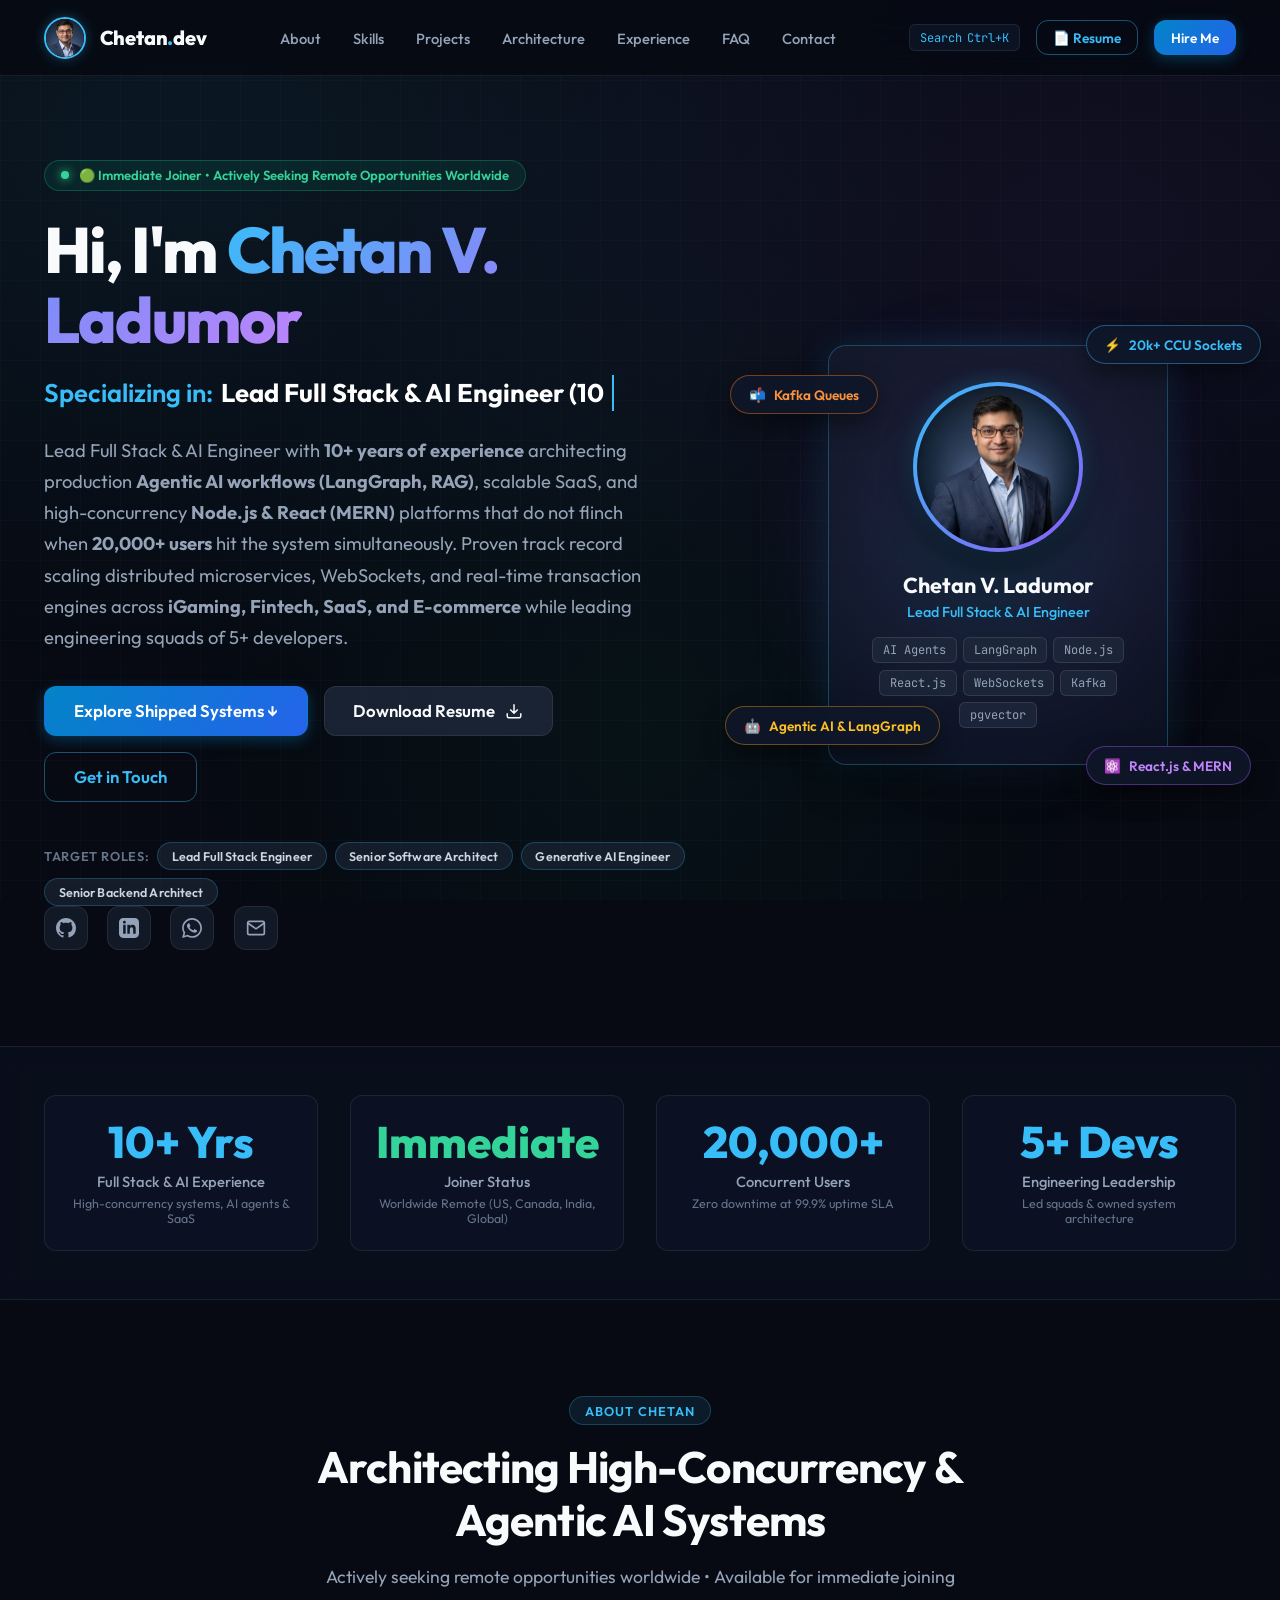
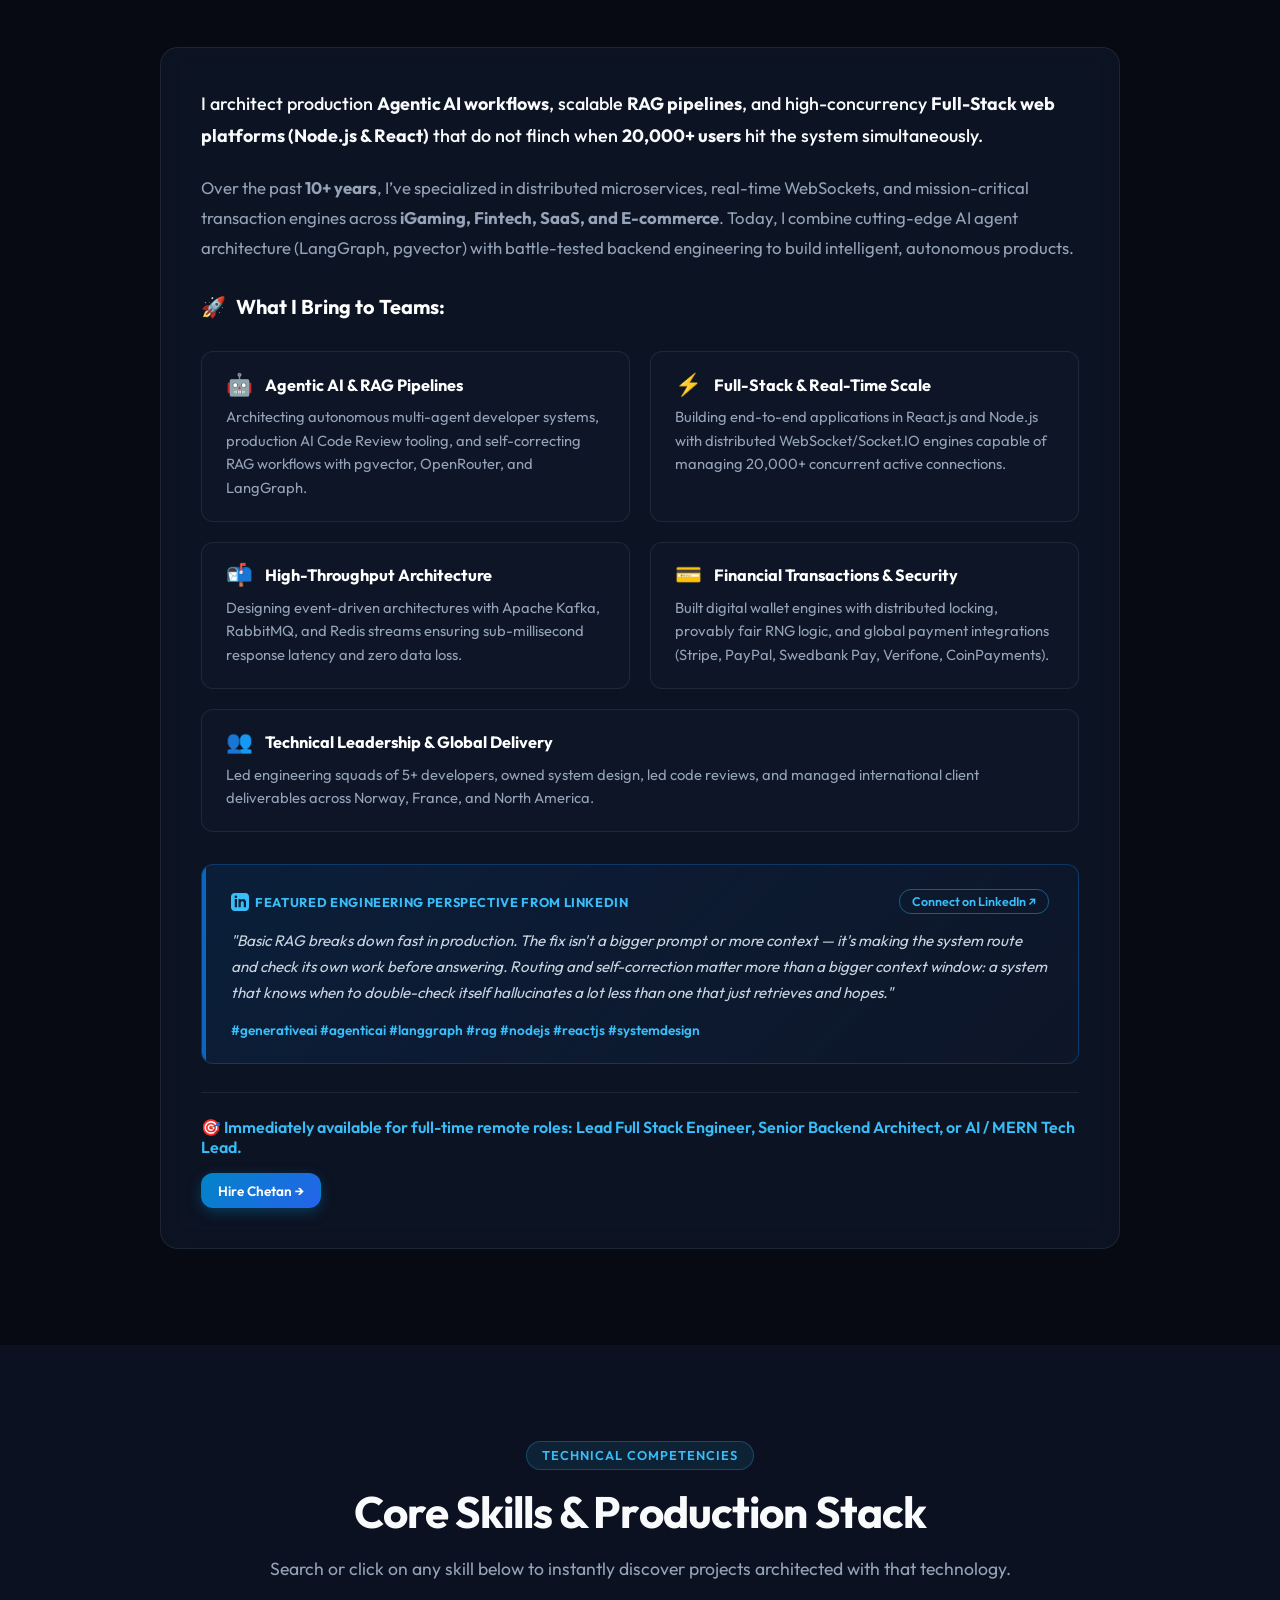
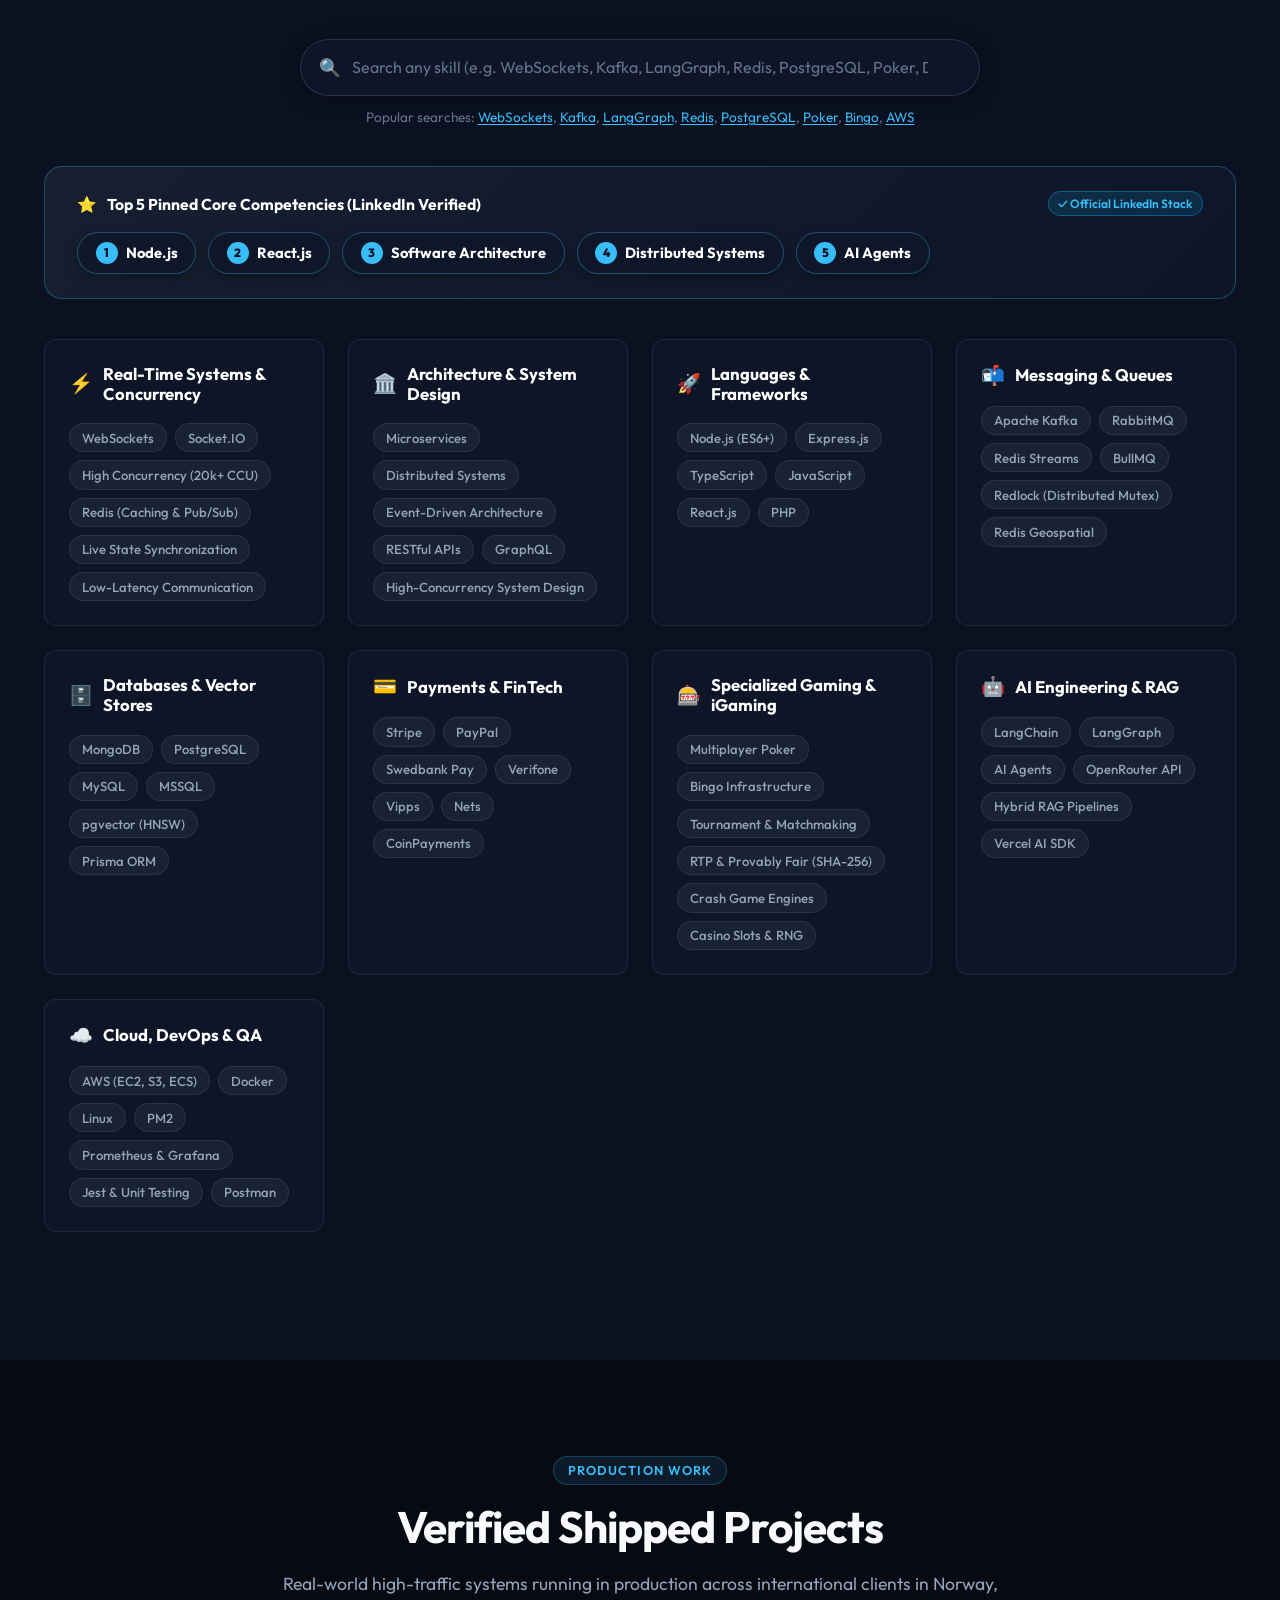
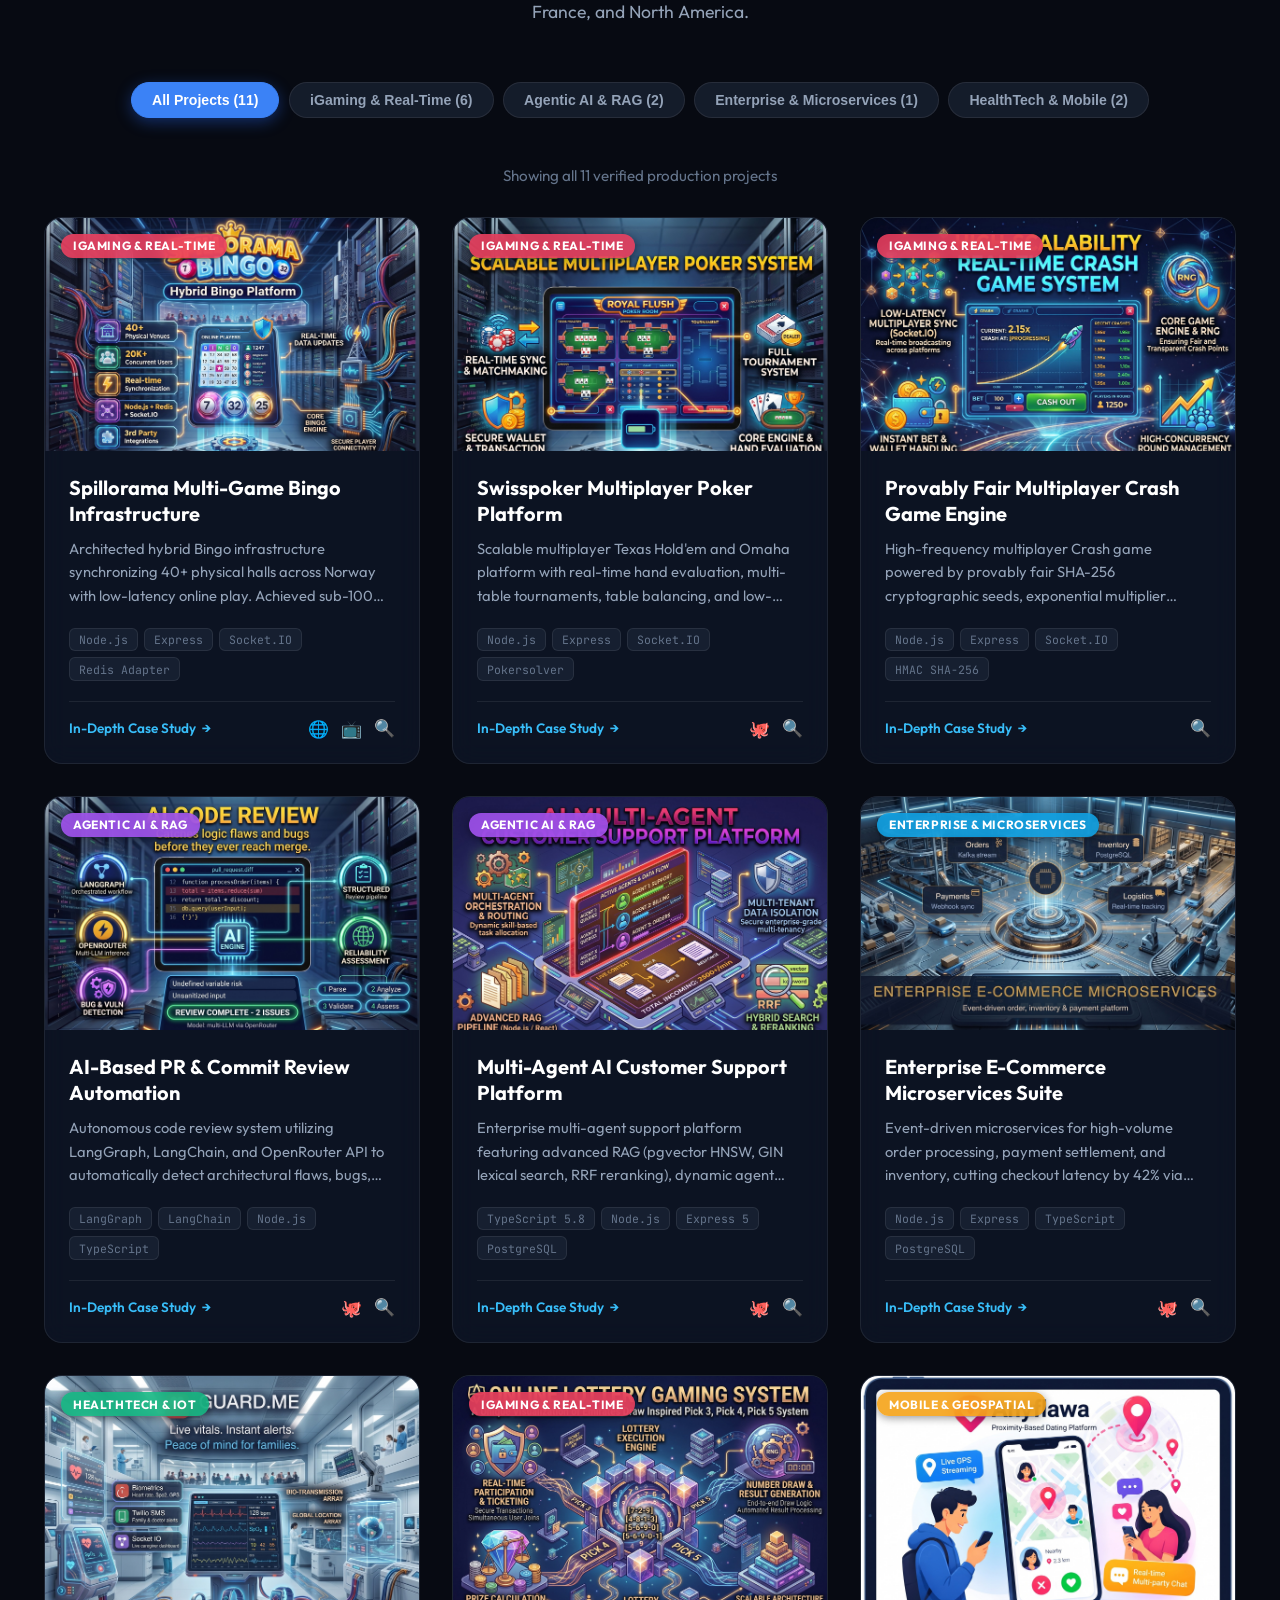
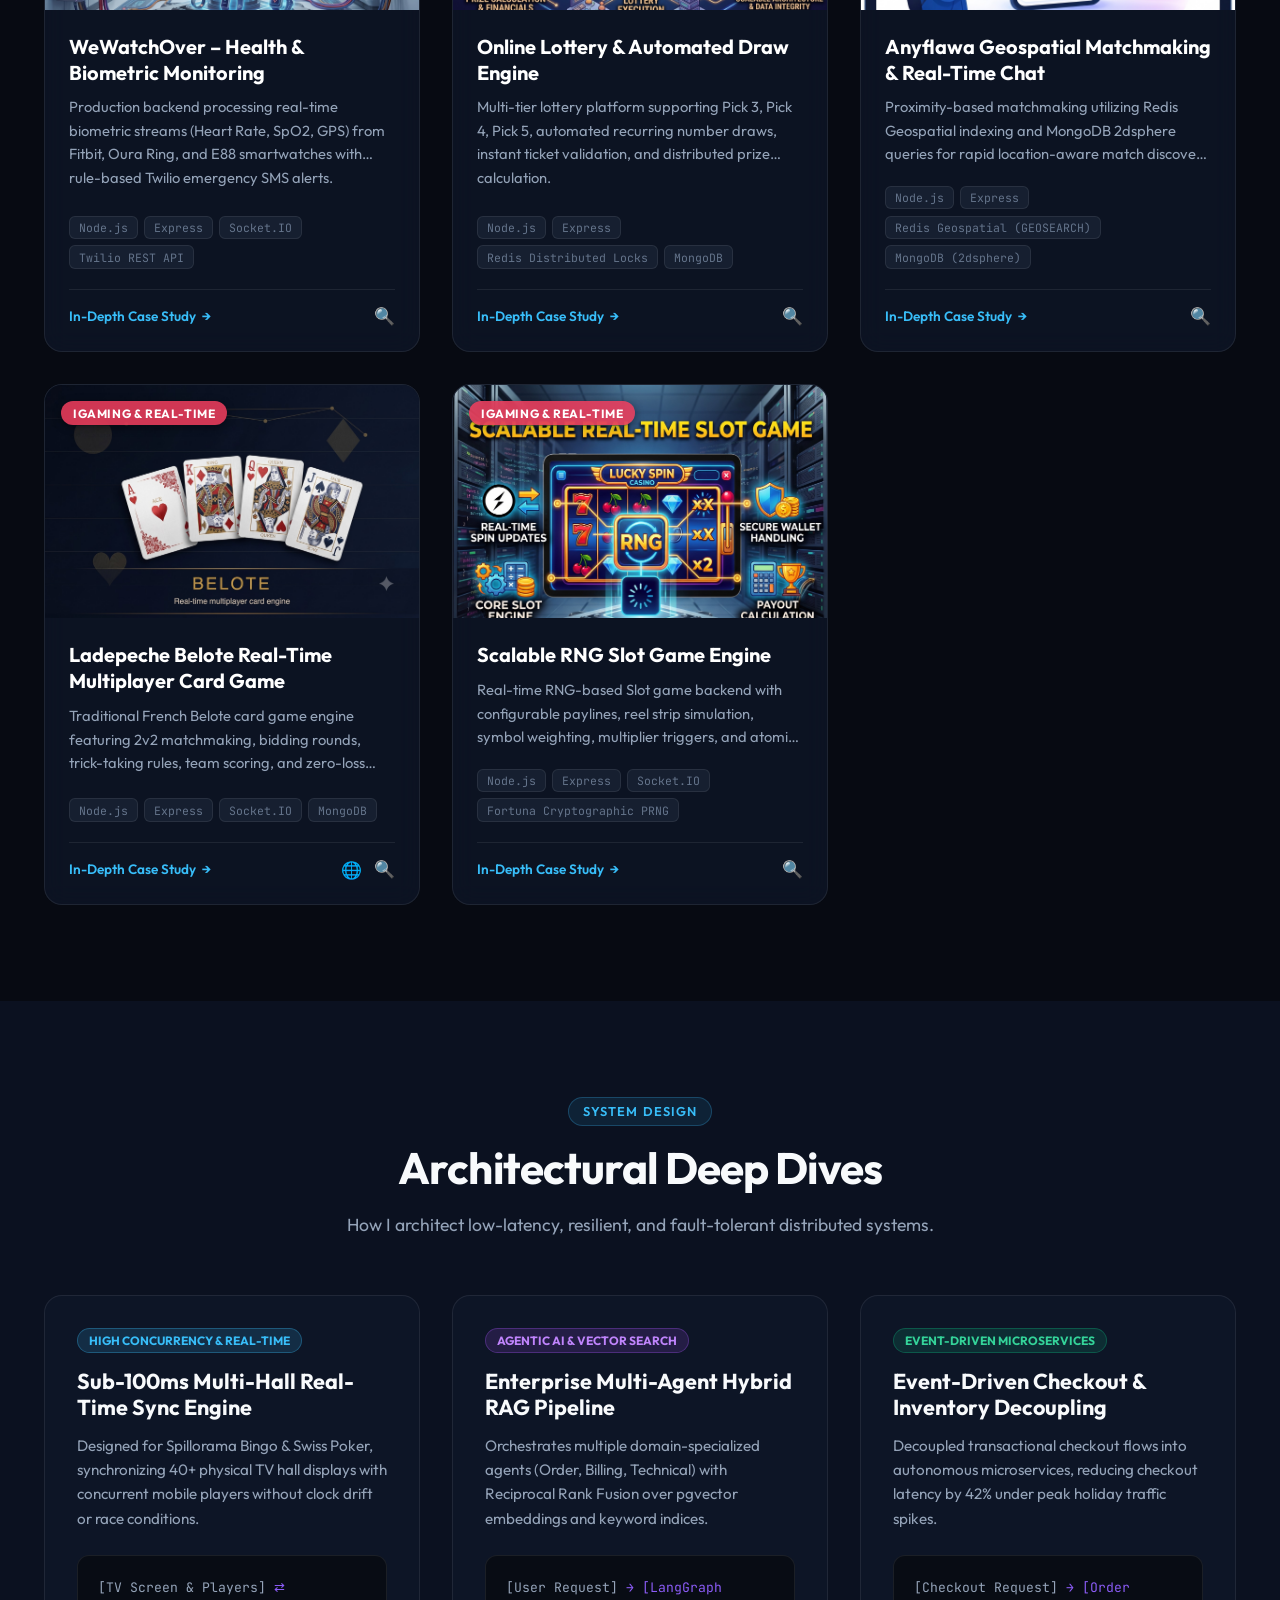
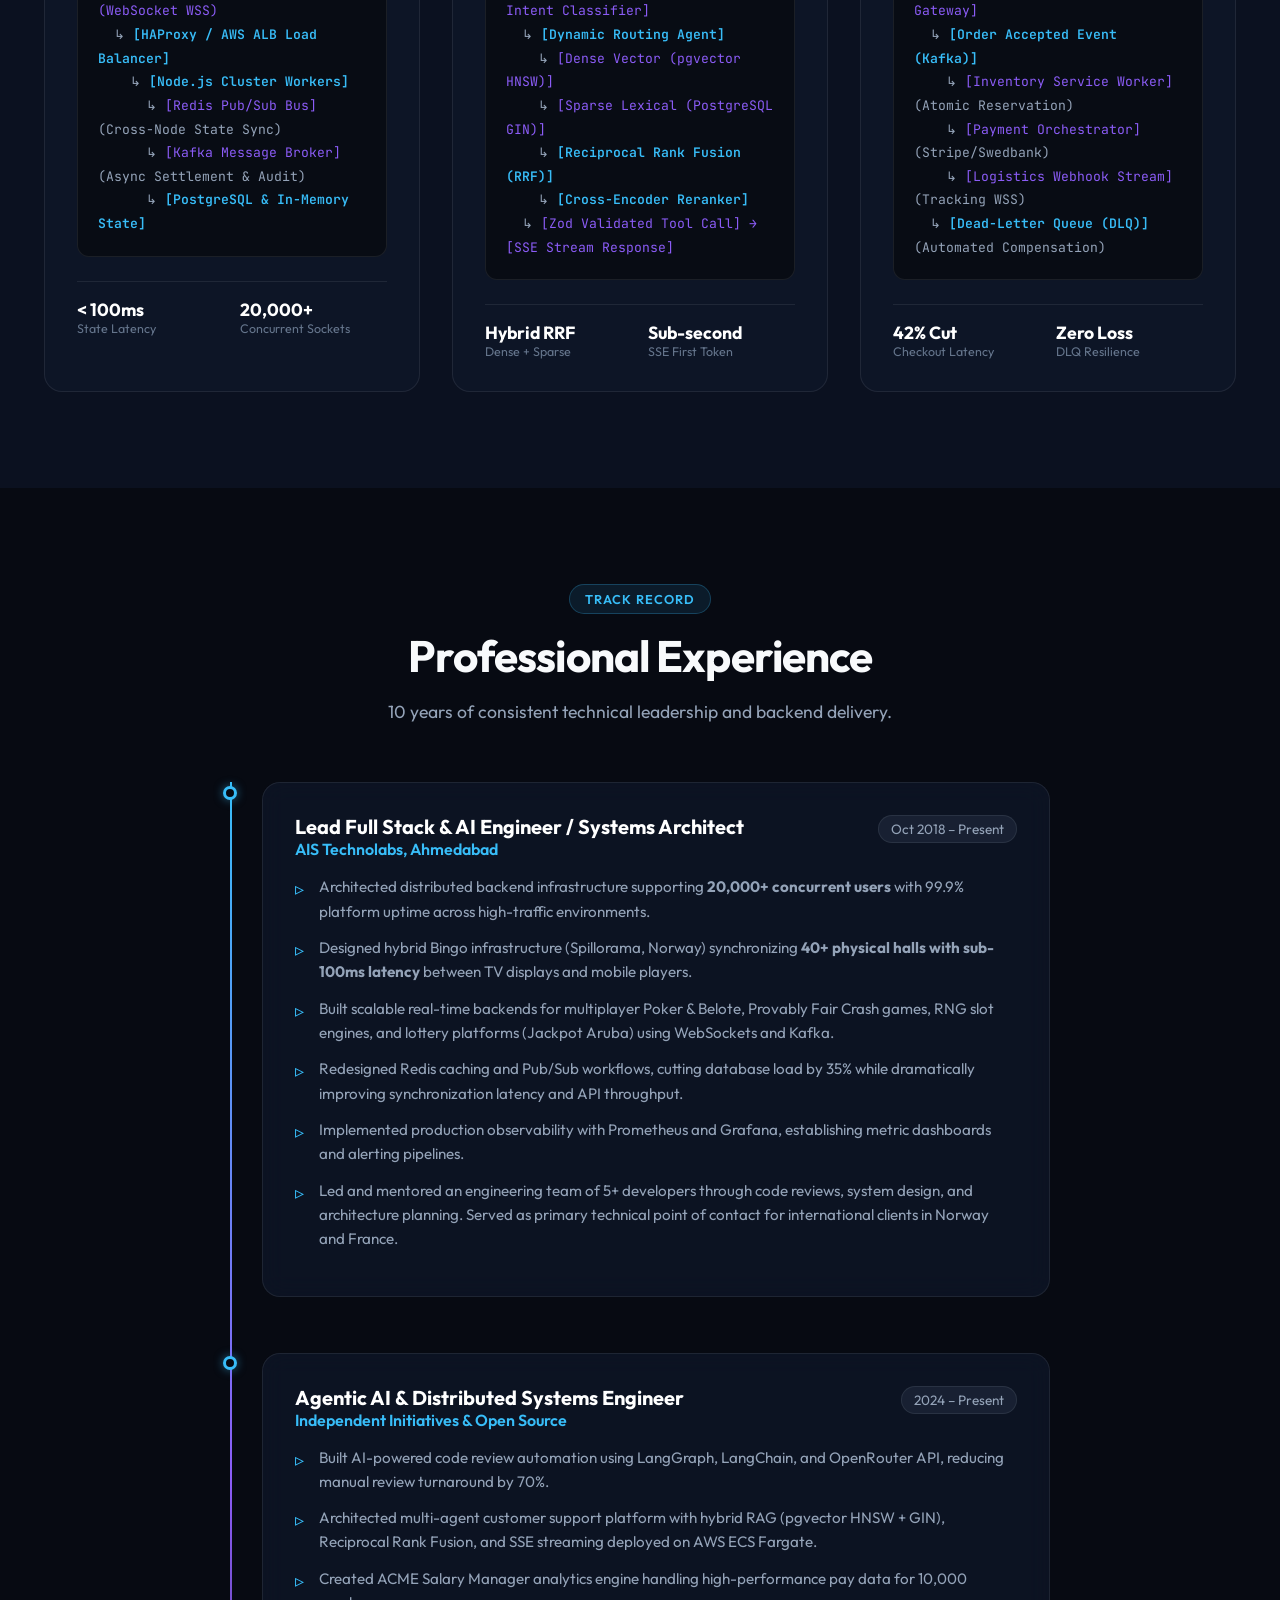
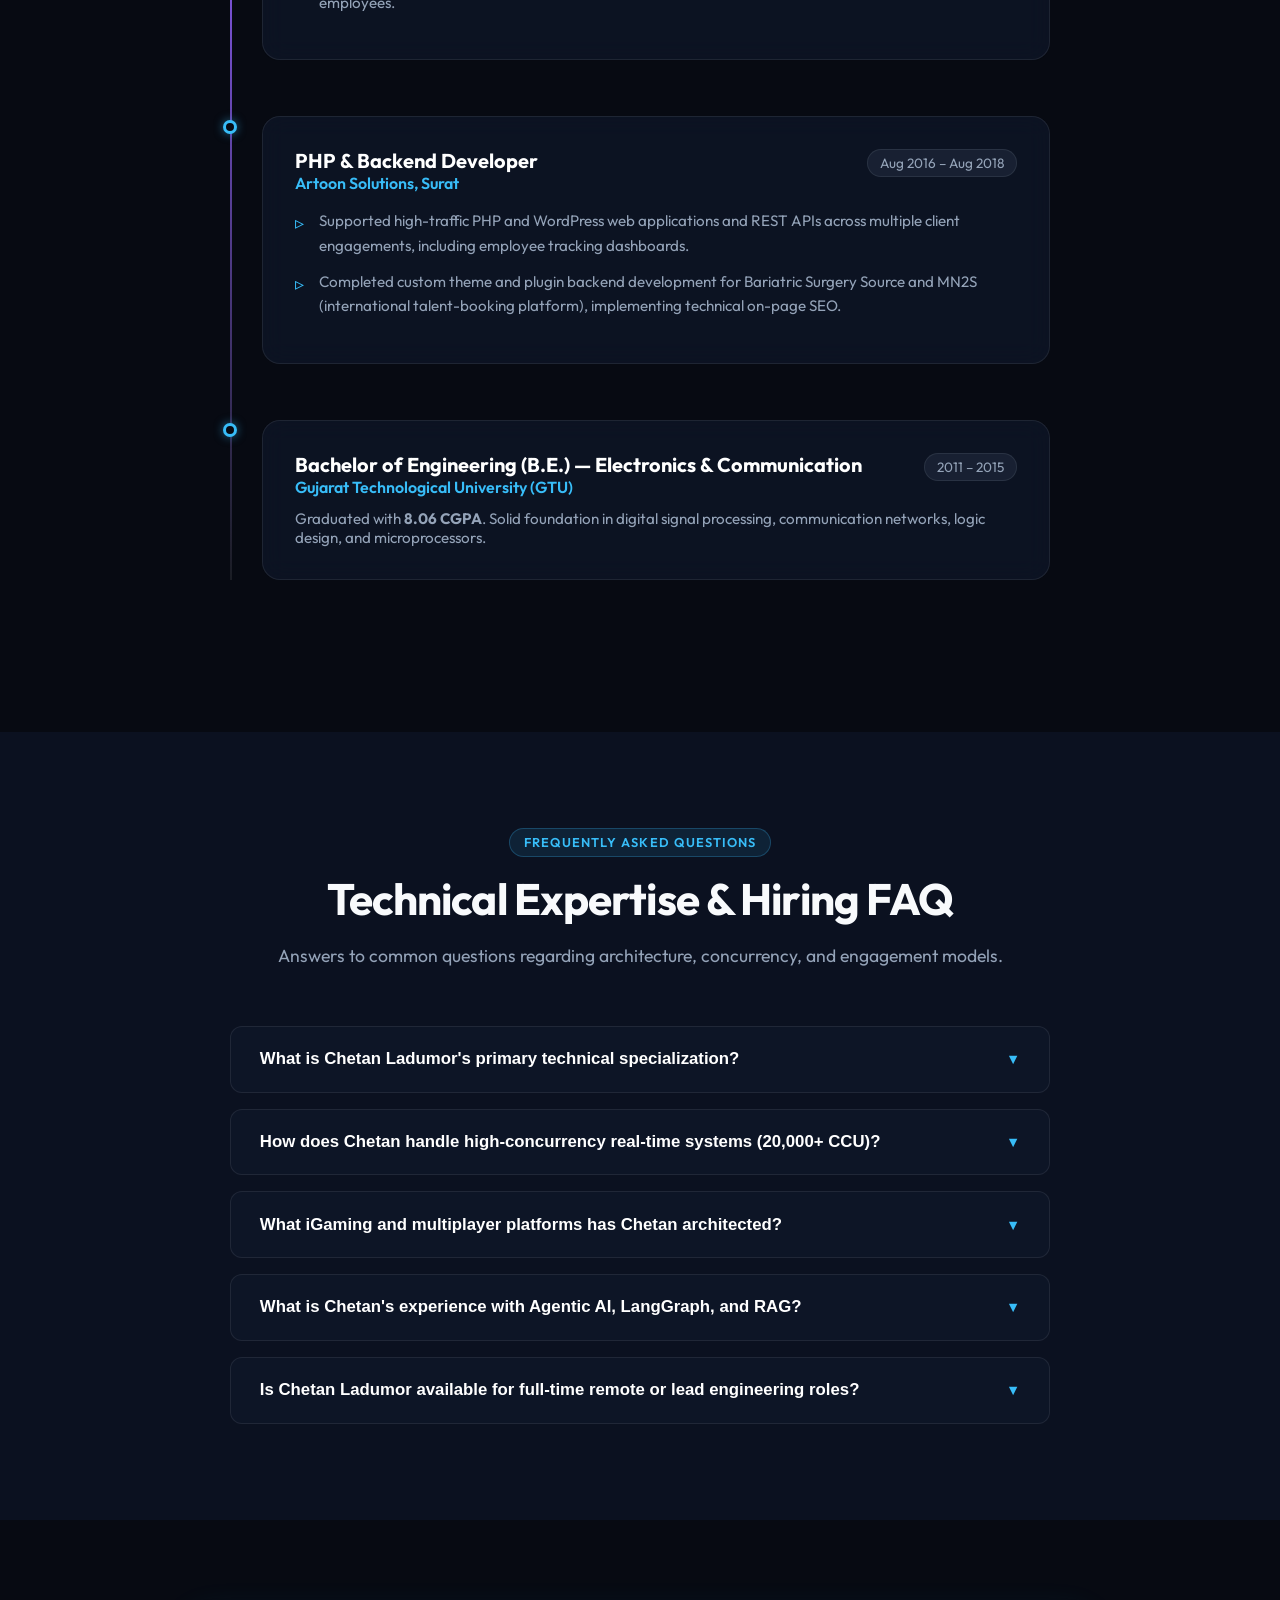
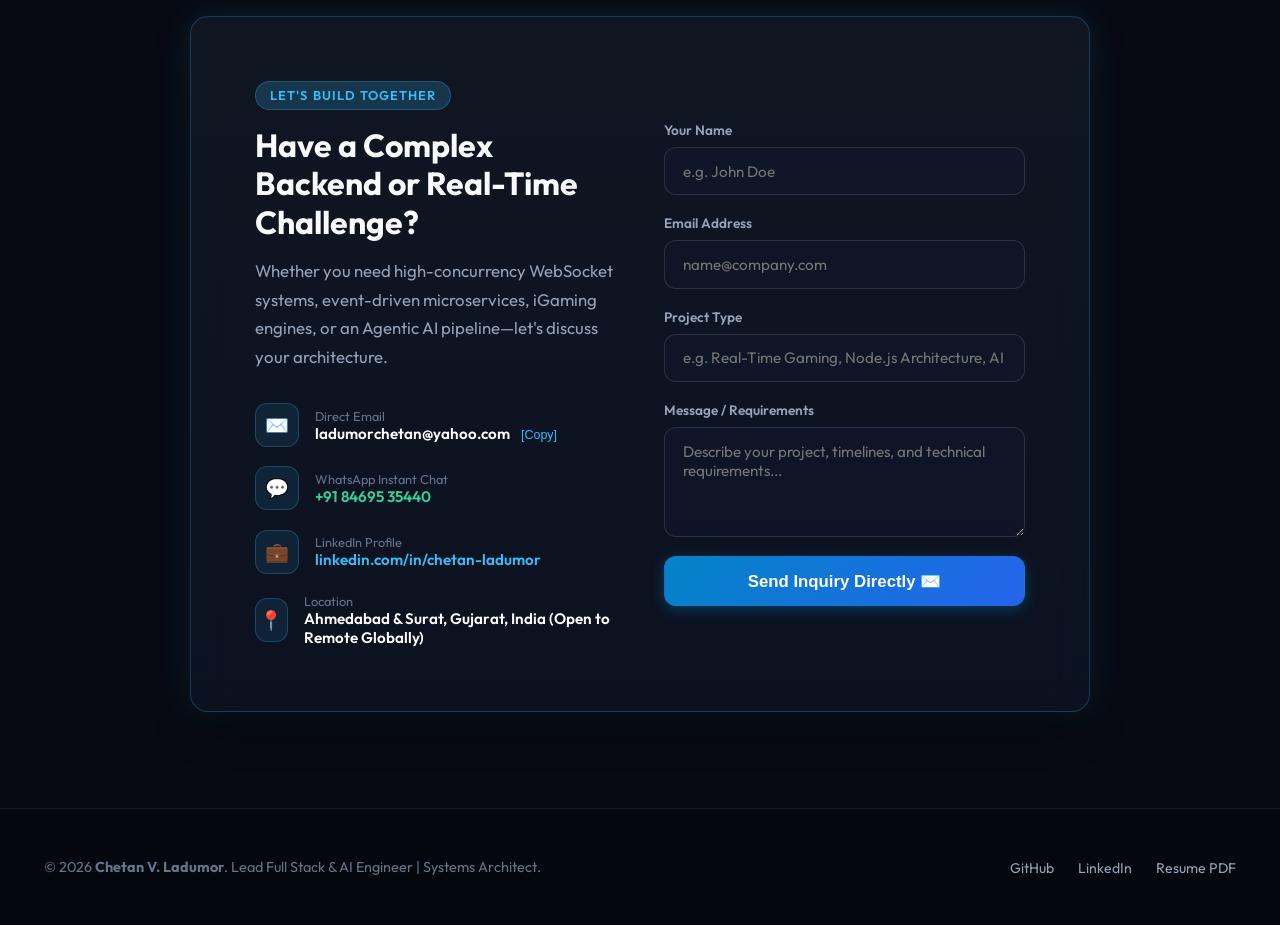
==== commit 44ae2c56: "feat: synchronize portfolio with latest LinkedIn headline, about, metrics, top 5 skills, and thought" ====
--- a/index.html
+++ b/index.html
@@ -5,10 +5,10 @@
   <meta name="viewport" content="width=device-width, initial-scale=1.0">
   
   <!-- Primary Meta Tags -->
-  <title>Chetan V. Ladumor | Senior Node.js Developer | 10 YOE | Immediate Joiner | Microservices &amp; Distributed Systems</title>
-  <meta name="title" content="Chetan V. Ladumor | Senior Node.js Developer | 10 YOE | Immediate Joiner | Microservices &amp; Distributed Systems">
-  <meta name="description" content="Results-driven Senior Node.js Developer with 10+ years of experience architecting scalable backend systems, microservices, and real-time applications across iGaming, E-commerce, Dating, Healthtech, and Enterprise domains. Immediate joiner seeking global remote opportunities.">
-  <meta name="keywords" content="Chetan Ladumor, Senior Node.js Developer, 10 YOE, Immediate Joiner, Microservices, Distributed Systems, Backend Engineering, Express.js, MongoDB, IGaming, Casino Gaming Backend, Remote Backend Developer, Real-Time WebSockets, Socket.IO, Apache Kafka, RabbitMQ, Redis, LangGraph, LangChain, PostgreSQL, Ahmedabad">
+  <title>Chetan V. Ladumor | Lead Full Stack &amp; AI Engineer (10+ Yrs) | Agentic AI, Node.js, React (MERN), Distributed Systems</title>
+  <meta name="title" content="Chetan V. Ladumor | Lead Full Stack &amp; AI Engineer (10+ Yrs) | Agentic AI, Node.js, React (MERN), Distributed Systems">
+  <meta name="description" content="Lead Full Stack &amp; AI Engineer with 10+ years experience architecting production Agentic AI workflows (LangGraph, RAG), scalable SaaS, and high-concurrency Node.js &amp; React (MERN) platforms (20k+ CCU, Kafka, WebSockets). Immediate joiner for worldwide remote roles.">
+  <meta name="keywords" content="Chetan Ladumor, Lead Full Stack Engineer, AI Engineer, Agentic AI, LangGraph, RAG, Node.js, React.js, MERN, Senior Software Architect, Distributed Systems, WebSockets, 20k CCU, Apache Kafka, RabbitMQ, Redis, pgvector, PostgreSQL, MongoDB, iGaming, Casino Gaming Backend, Immediate Joiner, Remote Full Stack Developer">
   <meta name="author" content="Chetan V. Ladumor">
   <meta name="robots" content="index, follow, max-image-preview:large, max-snippet:-1, max-video-preview:-1">
   <meta name="googlebot" content="index, follow, max-snippet:-1, max-image-preview:large, max-video-preview:-1">
@@ -37,13 +37,13 @@
   <meta property="og:site_name" content="Chetan V. Ladumor Portfolio">
   <meta property="og:locale" content="en_US">
   <meta property="og:url" content="https://chetanladumor.github.io/">
-  <meta property="og:title" content="Chetan V. Ladumor | Senior Node.js Developer | 10 YOE | Immediate Joiner | Microservices">
-  <meta property="og:description" content="10+ years experience building 20,000+ CCU real-time WebSocket backends, iGaming engines, distributed microservices with Kafka, and Agentic AI with LangGraph. Immediate joiner for remote roles.">
+  <meta property="og:title" content="Chetan V. Ladumor | Lead Full Stack &amp; AI Engineer (10+ Yrs) | Agentic AI &amp; Distributed Systems">
+  <meta property="og:description" content="Lead Full Stack &amp; AI Engineer with 10+ years experience building Agentic AI workflows (LangGraph, RAG), 20k+ CCU real-time WebSocket platforms (Node.js &amp; React), and distributed microservices with Kafka. Open for remote roles.">
   <meta property="og:image" content="https://chetanladumor.github.io/assets/images/og-image.jpg">
   <meta property="og:image:width" content="1200">
   <meta property="og:image:height" content="630">
   <meta property="og:image:type" content="image/jpeg">
-  <meta property="og:image:alt" content="Chetan V. Ladumor - Senior Node.js Developer &amp; Backend Systems Architect">
+  <meta property="og:image:alt" content="Chetan V. Ladumor - Lead Full Stack &amp; AI Engineer">
   <meta property="profile:first_name" content="Chetankumar">
   <meta property="profile:last_name" content="Ladumor">
   <meta property="profile:username" content="chetanladumor">
@@ -53,8 +53,8 @@
   <meta name="twitter:site" content="@chetanladumor">
   <meta name="twitter:creator" content="@chetanladumor">
   <meta name="twitter:url" content="https://chetanladumor.github.io/">
-  <meta name="twitter:title" content="Chetan V. Ladumor | Senior Node.js Developer | 10 YOE | Immediate Joiner">
-  <meta name="twitter:description" content="10+ years architecting high-concurrency 20,000+ CCU platforms, WebSockets, Kafka, iGaming engines, and Agentic AI systems. Immediate joiner.">
+  <meta name="twitter:title" content="Chetan V. Ladumor | Lead Full Stack &amp; AI Engineer (10+ Yrs) | Agentic AI &amp; MERN">
+  <meta name="twitter:description" content="Lead Full Stack &amp; AI Engineer with 10+ years experience building Agentic AI workflows (LangGraph, RAG), 20k+ CCU real-time WebSocket platforms (Node.js &amp; React), and distributed microservices. Immediate joiner.">
   <meta name="twitter:image" content="https://chetanladumor.github.io/assets/images/og-image.jpg">
 
   <!-- Favicons -->
@@ -81,7 +81,7 @@
         "@id": "https://chetanladumor.github.io/#person",
         "name": "Chetan V. Ladumor",
         "alternateName": ["Chetan Ladumor", "chetanladumor", "Chetankumar Ladumor"],
-        "jobTitle": "Senior Node.js Developer & Backend Systems Architect | Immediate Joiner",
+        "jobTitle": "Lead Full Stack & AI Engineer | Systems Architect | Immediate Joiner",
         "url": "https://chetanladumor.github.io/",
         "image": "https://chetanladumor.github.io/assets/images/chetan-portrait-executive.jpg?v=2",
         "sameAs": [
@@ -106,12 +106,12 @@
         "email": "mailto:ladumorchetan@yahoo.com",
         "telephone": "+918469535440",
         "knowsAbout": [
-          "Node.js", "Express.js", "TypeScript", "JavaScript (ES6+)", "React.js", "PHP",
-          "Real-Time Systems", "WebSockets", "Socket.IO", "High Concurrency Architecture",
-          "Distributed Systems", "State Synchronization", "Microservices", "Event-Driven Architecture",
+          "Agentic AI", "LangGraph", "LangChain", "RAG (Retrieval-Augmented Generation)", "AI Agents", "OpenRouter API",
+          "Node.js", "Express.js", "React.js", "MERN Stack", "TypeScript", "JavaScript (ES6+)", "PHP",
+          "Software Architecture", "Distributed Systems", "Microservices", "Event-Driven Architecture", "High Concurrency Architecture",
+          "Real-Time Systems", "WebSockets", "Socket.IO", "Live State Synchronization",
           "Apache Kafka", "RabbitMQ", "Redis", "Redis Streams", "Redis Geospatial", "Redis Pub/Sub",
-          "PostgreSQL", "MongoDB", "MySQL", "pgvector", "HNSW Indexing",
-          "LangChain", "LangGraph", "AI Agents", "RAG (Retrieval-Augmented Generation)", "OpenRouter API", "Vercel AI SDK",
+          "PostgreSQL", "pgvector", "HNSW Indexing", "MongoDB", "MySQL", "MSSQL",
           "AWS (EC2, S3, ECS, ECR, Lambda, SQS)", "Docker", "Linux", "Prometheus", "Grafana", "PM2", "GitHub Actions CI/CD",
           "iGaming & Real-Money Gaming", "Multiplayer Poker", "Provably Fair Crash Games", "Bingo Systems", "Lottery Engines", "Slot Games",
           "Tournament & Matchmaking Engines", "RTP & Provably Fair Logic",
@@ -124,7 +124,7 @@
         "@id": "https://chetanladumor.github.io/#website",
         "url": "https://chetanladumor.github.io/",
         "name": "Chetan V. Ladumor - Portfolio",
-        "description": "Portfolio of Chetan V. Ladumor, Senior Node.js Developer and Backend Systems Architect. Immediate joiner for global remote opportunities.",
+        "description": "Portfolio of Chetan V. Ladumor, Lead Full Stack & AI Engineer and Systems Architect. Immediate joiner for global remote opportunities.",
         "publisher": {
           "@id": "https://chetanladumor.github.io/#person"
         }
@@ -133,7 +133,7 @@
         "@type": "ProfilePage",
         "@id": "https://chetanladumor.github.io/#webpage",
         "url": "https://chetanladumor.github.io/",
-        "name": "Chetan V. Ladumor | Senior Node.js Developer & Backend Systems Architect Portfolio",
+        "name": "Chetan V. Ladumor | Lead Full Stack & AI Engineer Portfolio",
         "isPartOf": {
           "@id": "https://chetanladumor.github.io/#website"
         },
@@ -141,7 +141,7 @@
           "@id": "https://chetanladumor.github.io/#person"
         },
         "datePublished": "2024-01-01",
-        "dateModified": "2026-09-24",
+        "dateModified": "2026-09-25",
         "inLanguage": "en-US"
       },
       {
@@ -226,7 +226,7 @@
             "name": "What are Chetan Ladumor's primary technical specializations?",
             "acceptedAnswer": {
               "@type": "Answer",
-              "text": "Chetan specializes in high-concurrency Node.js backend systems, real-time WebSocket and Socket.IO platforms (20,000+ concurrent connections), event-driven microservices with Kafka and RabbitMQ, iGaming engines (Poker, Bingo, Provably Fair Crash, Slots), Redis caching and Pub/Sub, and Agentic AI engineering with LangGraph, LangChain, and pgvector RAG."
+              "text": "Chetan is a Lead Full Stack & AI Engineer specializing in production Agentic AI workflows (LangGraph, pgvector RAG), high-concurrency Node.js & React (MERN) platforms, real-time WebSocket and Socket.IO systems (20,000+ concurrent connections), event-driven microservices with Kafka and RabbitMQ, and mission-critical transaction engines."
             }
           },
           {
@@ -255,10 +255,10 @@
           },
           {
             "@type": "Question",
-            "name": "Is Chetan Ladumor available for freelance consulting or senior engineering roles?",
+            "name": "Is Chetan Ladumor available for full-time remote or lead engineering roles?",
             "acceptedAnswer": {
               "@type": "Answer",
-              "text": "Yes, Chetan is available for senior backend engineering roles, backend architecture consulting, real-time systems design, and technical advisory. He can be reached directly via email (ladumorchetan@yahoo.com), WhatsApp (+91 84695 35440), or LinkedIn."
+              "text": "Yes. Chetan is an immediate joiner actively seeking worldwide remote opportunities as a Lead Full Stack Engineer, Senior Software Architect, Generative AI Engineer, or Senior Backend Architect. He can be reached directly via email (ladumorchetan@yahoo.com), WhatsApp (+91 84695 35440), or LinkedIn."
             }
           }
         ]
@@ -334,7 +334,7 @@
           </div>
 
           <p class="hero-summary">
-            Results-driven Senior Node.js Developer with <strong>10+ years of experience</strong> architecting scalable backend systems, RESTful APIs, microservices, and real-time applications across <strong>iGaming, E-commerce, Dating, Healthtech, and Enterprise domains</strong>. Proven track record scaling platforms to <strong>20,000+ concurrent users at 99.9% uptime</strong> while leading engineering teams of 5+ developers.
+            Lead Full Stack &amp; AI Engineer with <strong>10+ years of experience</strong> architecting production <strong>Agentic AI workflows (LangGraph, RAG)</strong>, scalable SaaS, and high-concurrency <strong>Node.js &amp; React (MERN)</strong> platforms that do not flinch when <strong>20,000+ users</strong> hit the system simultaneously. Proven track record scaling distributed microservices, WebSockets, and real-time transaction engines across <strong>iGaming, Fintech, SaaS, and E-commerce</strong> while leading engineering squads of 5+ developers.
           </p>
 
           <div class="hero-ctas">
@@ -344,6 +344,15 @@
               <svg width="18" height="18" viewBox="0 0 24 24" fill="none" stroke="currentColor" stroke-width="2"><path d="M21 15v4a2 2 0 0 1-2 2H5a2 2 0 0 1-2-2v-4M7 10l5 5 5-5M12 15V3"/></svg>
             </a>
             <a href="#contact" class="btn btn-outline btn-lg">Get in Touch</a>
+          </div>
+
+          <!-- Open To Target Roles (Synced with LinkedIn Preferences) -->
+          <div class="hero-roles-bar">
+            <span style="font-size: 0.8rem; color: var(--text-muted); text-transform: uppercase; letter-spacing: 0.05em; font-weight: 600;">Target Roles:</span>
+            <span class="role-pill">Lead Full Stack Engineer</span>
+            <span class="role-pill">Senior Software Architect</span>
+            <span class="role-pill">Generative AI Engineer</span>
+            <span class="role-pill">Senior Backend Architect</span>
           </div>
 
           <ul class="hero-social-list" aria-label="Social and Developer Links">
@@ -379,31 +388,32 @@
             <span>20k+ CCU Sockets</span>
           </div>
           <div class="floating-chip chip-kafka">
+            <span>🤖</span>
+            <span>Agentic AI &amp; LangGraph</span>
+          </div>
+          <div class="floating-chip chip-ai">
+            <span>⚛️</span>
+            <span>React.js &amp; MERN</span>
+          </div>
+          <div class="floating-chip chip-aws">
             <span>📬</span>
             <span>Kafka Queues</span>
           </div>
-          <div class="floating-chip chip-ai">
-            <span>🤖</span>
-            <span>LangGraph & RAG</span>
-          </div>
-          <div class="floating-chip chip-aws">
-            <span>☁️</span>
-            <span>AWS Cloud</span>
-          </div>
 
           <div class="hero-profile-card">
             <div class="hero-avatar-box">
-              <img src="assets/images/chetan-portrait-executive.jpg?v=2" alt="Chetan V. Ladumor - Senior Node.js Developer" class="hero-avatar-img" width="170" height="170">
+              <img src="assets/images/chetan-portrait-executive.jpg?v=2" alt="Chetan V. Ladumor - Lead Full Stack &amp; AI Engineer" class="hero-avatar-img" width="170" height="170">
             </div>
             <h2 class="hero-card-name">Chetan V. Ladumor</h2>
-            <p class="hero-card-role">Backend Systems Architect</p>
+            <p class="hero-card-role">Lead Full Stack &amp; AI Engineer</p>
             <div class="hero-card-chips">
+              <span class="card-mini-chip">AI Agents</span>
+              <span class="card-mini-chip">LangGraph</span>
               <span class="card-mini-chip">Node.js</span>
+              <span class="card-mini-chip">React.js</span>
               <span class="card-mini-chip">WebSockets</span>
               <span class="card-mini-chip">Kafka</span>
-              <span class="card-mini-chip">PostgreSQL</span>
-              <span class="card-mini-chip">Docker</span>
-              <span class="card-mini-chip">AWS ECS</span>
+              <span class="card-mini-chip">pgvector</span>
             </div>
           </div>
         </div>
@@ -415,24 +425,24 @@
       <div class="container">
         <div class="metrics-grid">
           <div class="metric-card">
-            <div class="metric-value" data-target="10+ YOE">10+ YOE</div>
-            <div class="metric-label">Industry Experience</div>
-            <div class="metric-desc">Building enterprise &amp; iGaming backends</div>
+            <div class="metric-value" data-target="10+ Yrs">10+ Yrs</div>
+            <div class="metric-label">Full Stack &amp; AI Experience</div>
+            <div class="metric-desc">High-concurrency systems, AI agents &amp; SaaS</div>
           </div>
           <div class="metric-card">
             <div class="metric-value" data-target="Immediate" style="color: #34d399;">Immediate</div>
             <div class="metric-label">Joiner Status</div>
-            <div class="metric-desc">Seeking remote opportunities worldwide</div>
+            <div class="metric-desc">Worldwide Remote (US, Canada, India, Global)</div>
           </div>
           <div class="metric-card">
             <div class="metric-value" data-target="20,000+">20,000+</div>
             <div class="metric-label">Concurrent Users</div>
-            <div class="metric-desc">Handled at 99.9% uptime SLA</div>
+            <div class="metric-desc">Zero downtime at 99.9% uptime SLA</div>
           </div>
           <div class="metric-card">
             <div class="metric-value" data-target="5+ Devs">5+ Devs</div>
             <div class="metric-label">Engineering Leadership</div>
-            <div class="metric-desc">Led teams &amp; owned architecture design</div>
+            <div class="metric-desc">Led squads &amp; owned system architecture</div>
           </div>
         </div>
       </div>
@@ -443,25 +453,102 @@
       <div class="container">
         <div class="section-header">
           <span class="section-tag">About Chetan</span>
-          <h2 class="section-title">Architecting Scalable Distributed Systems</h2>
+          <h2 class="section-title">Architecting High-Concurrency &amp; Agentic AI Systems</h2>
           <p class="section-subtitle">
             Actively seeking remote opportunities worldwide • Available for immediate joining
           </p>
         </div>
 
-        <div style="max-width: 880px; margin: 0 auto; background: var(--bg-card); border: 1px solid var(--border-subtle); border-radius: var(--radius-lg); padding: 2.5rem; backdrop-filter: blur(12px);">
-          <p style="font-size: 1.08rem; color: var(--text-secondary); line-height: 1.8; margin-bottom: 1.5rem;">
-            Results-driven <strong>Senior Node.js Developer with 10+ years of experience</strong> architecting scalable backend systems, RESTful APIs, microservices, and real-time applications across <strong>iGaming, E-commerce, Dating, Healthtech, and Enterprise domains</strong>. Specialized in distributed systems, high-performance APIs, low-latency communication, and event-driven architectures, with a strong focus on scalability, reliability, and system performance. Proven track record scaling platforms to <strong>20,000+ concurrent users at 99.9% uptime</strong> while cutting latency and infrastructure load through targeted architecture improvements.
+        <div style="max-width: 960px; margin: 0 auto; background: var(--bg-card); border: 1px solid var(--border-subtle); border-radius: var(--radius-lg); padding: 2.5rem; backdrop-filter: blur(12px);">
+          <p style="font-size: 1.12rem; color: var(--text-primary); font-weight: 500; line-height: 1.8; margin-bottom: 1.25rem;">
+            I architect production <strong>Agentic AI workflows</strong>, scalable <strong>RAG pipelines</strong>, and high-concurrency <strong>Full-Stack web platforms (Node.js &amp; React)</strong> that do not flinch when <strong>20,000+ users</strong> hit the system simultaneously.
           </p>
-          <p style="font-size: 1.08rem; color: var(--text-secondary); line-height: 1.8; margin-bottom: 1.5rem;">
-            Delivered production backends for <strong>real-time multiplayer gaming platforms (Bingo, Poker, Belote, Crash, Lottery, Slots)</strong>, secure e-commerce and dating applications with payment gateway and third-party integrations, and a wearable-based health monitoring system processing live biometric data. Skilled in solving complex engineering challenges around concurrency, caching strategies, synchronization, event processing, and performance optimization at scale.
+          <p style="font-size: 1.05rem; color: var(--text-secondary); line-height: 1.8; margin-bottom: 2rem;">
+            Over the past <strong>10+ years</strong>, I’ve specialized in distributed microservices, real-time WebSockets, and mission-critical transaction engines across <strong>iGaming, Fintech, SaaS, and E-commerce</strong>. Today, I combine cutting-edge AI agent architecture (LangGraph, pgvector) with battle-tested backend engineering to build intelligent, autonomous products.
           </p>
-          <p style="font-size: 1.08rem; color: var(--text-secondary); line-height: 1.8; margin-bottom: 1.5rem;">
-            An experienced technical leader who has <strong>led engineering teams of 5+ developers</strong> and owned backend architecture, system design, technical planning, and code quality while collaborating closely with cross-functional and international teams to deliver secure, high-performance solutions. Currently expanding into agentic AI engineering with <strong>LangChain, LangGraph, and AI Agents</strong> to build automated workflow tooling.
-          </p>
-          <p style="font-size: 1.08rem; color: var(--accent-cyan); font-weight: 600; line-height: 1.6;">
-            ⚡ Passionate about building scalable, reliable systems and engineering seamless real-time experiences that perform at scale.
-          </p>
+
+          <!-- What I Bring to Teams (LinkedIn 1:1 Sync) -->
+          <h3 style="font-size: 1.25rem; color: #ffffff; margin-bottom: 1.2rem; display: flex; align-items: center; gap: 0.6rem;">
+            <span>🚀</span> What I Bring to Teams:
+          </h3>
+
+          <div class="about-bring-grid">
+            <div class="bring-card">
+              <div class="bring-header">
+                <span class="bring-icon">🤖</span>
+                <span class="bring-title">Agentic AI &amp; RAG Pipelines</span>
+              </div>
+              <p class="bring-desc">
+                Architecting autonomous multi-agent developer systems, production AI Code Review tooling, and self-correcting RAG workflows with pgvector, OpenRouter, and LangGraph.
+              </p>
+            </div>
+
+            <div class="bring-card">
+              <div class="bring-header">
+                <span class="bring-icon">⚡</span>
+                <span class="bring-title">Full-Stack &amp; Real-Time Scale</span>
+              </div>
+              <p class="bring-desc">
+                Building end-to-end applications in React.js and Node.js with distributed WebSocket/Socket.IO engines capable of managing 20,000+ concurrent active connections.
+              </p>
+            </div>
+
+            <div class="bring-card">
+              <div class="bring-header">
+                <span class="bring-icon">📬</span>
+                <span class="bring-title">High-Throughput Architecture</span>
+              </div>
+              <p class="bring-desc">
+                Designing event-driven architectures with Apache Kafka, RabbitMQ, and Redis streams ensuring sub-millisecond response latency and zero data loss.
+              </p>
+            </div>
+
+            <div class="bring-card">
+              <div class="bring-header">
+                <span class="bring-icon">💳</span>
+                <span class="bring-title">Financial Transactions &amp; Security</span>
+              </div>
+              <p class="bring-desc">
+                Built digital wallet engines with distributed locking, provably fair RNG logic, and global payment integrations (Stripe, PayPal, Swedbank Pay, Verifone, CoinPayments).
+              </p>
+            </div>
+
+            <div class="bring-card" style="grid-column: 1 / -1;">
+              <div class="bring-header">
+                <span class="bring-icon">👥</span>
+                <span class="bring-title">Technical Leadership &amp; Global Delivery</span>
+              </div>
+              <p class="bring-desc">
+                Led engineering squads of 5+ developers, owned system design, led code reviews, and managed international client deliverables across Norway, France, and North America.
+              </p>
+            </div>
+          </div>
+
+          <!-- Featured LinkedIn Engineering Perspective -->
+          <div class="linkedin-spotlight-card">
+            <div class="linkedin-spotlight-header">
+              <span class="linkedin-tag">
+                <svg width="18" height="18" viewBox="0 0 24 24" fill="currentColor"><path d="M19 0h-14c-2.761 0-5 2.239-5 5v14c0 2.761 2.239 5 5 5h14c2.762 0 5-2.239 5-5v-14c0-2.761-2.238-5-5-5zm-11 19h-3v-11h3v11zm-1.5-12.268c-.966 0-1.75-.79-1.75-1.764s.784-1.764 1.75-1.764 1.75.79 1.75 1.764-.783 1.764-1.75 1.764zm13.5 12.268h-3v-5.604c0-3.368-4-3.113-4 0v5.604h-3v-11h3v1.765c1.396-2.586 7-2.777 7 2.476v6.759z"/></svg>
+                Featured Engineering Perspective from LinkedIn
+              </span>
+              <a href="https://www.linkedin.com/in/chetan-ladumor" target="_blank" rel="noopener noreferrer" class="btn btn-outline btn-sm" style="font-size: 0.78rem; padding: 0.25rem 0.75rem;">
+                Connect on LinkedIn ↗
+              </a>
+            </div>
+            <p class="linkedin-post-quote">
+              "Basic RAG breaks down fast in production. The fix isn't a bigger prompt or more context — it's making the system route and check its own work before answering. Routing and self-correction matter more than a bigger context window: a system that knows when to double-check itself hallucinates a lot less than one that just retrieves and hopes."
+            </p>
+            <div style="font-size: 0.85rem; color: var(--accent-cyan); font-weight: 600;">
+              #generativeai #agenticai #langgraph #rag #nodejs #reactjs #systemdesign
+            </div>
+          </div>
+
+          <div style="margin-top: 1.75rem; display: flex; align-items: center; justify-content: space-between; flex-wrap: wrap; gap: 1rem; border-top: 1px solid var(--border-subtle); padding-top: 1.5rem;">
+            <p style="font-size: 1rem; color: var(--accent-cyan); font-weight: 600; margin: 0;">
+              🎯 Immediately available for full-time remote roles: Lead Full Stack Engineer, Senior Backend Architect, or AI / MERN Tech Lead.
+            </p>
+            <a href="#contact" class="btn btn-primary btn-sm">Hire Chetan →</a>
+          </div>
         </div>
       </div>
     </section>
@@ -488,6 +575,38 @@
             Popular searches: 
             <span>WebSockets</span>, <span>Kafka</span>, <span>LangGraph</span>, <span>Redis</span>, <span>PostgreSQL</span>, <span>Poker</span>, <span>Bingo</span>, <span>AWS</span>
           </p>
+        </div>
+
+        <!-- LinkedIn Top 5 Pinned Skills Highlight -->
+        <div class="pinned-skills-box">
+          <div class="pinned-skills-header">
+            <div class="pinned-skills-title">
+              <span>⭐</span> Top 5 Pinned Core Competencies (LinkedIn Verified)
+            </div>
+            <span class="pinned-badge-verified">✓ Official LinkedIn Stack</span>
+          </div>
+          <div class="pinned-skills-list">
+            <div class="pinned-skill-pill">
+              <span class="pinned-skill-num">1</span>
+              <span>Node.js</span>
+            </div>
+            <div class="pinned-skill-pill">
+              <span class="pinned-skill-num">2</span>
+              <span>React.js</span>
+            </div>
+            <div class="pinned-skill-pill">
+              <span class="pinned-skill-num">3</span>
+              <span>Software Architecture</span>
+            </div>
+            <div class="pinned-skill-pill">
+              <span class="pinned-skill-num">4</span>
+              <span>Distributed Systems</span>
+            </div>
+            <div class="pinned-skill-pill">
+              <span class="pinned-skill-num">5</span>
+              <span>AI Agents</span>
+            </div>
+          </div>
         </div>
 
         <!-- Skills Categorized Grid (Synced with LinkedIn Core Expertise) -->
@@ -778,7 +897,7 @@
             <div class="timeline-content">
               <div class="timeline-header">
                 <div>
-                  <h3 class="timeline-role">Senior Node.js Developer / Backend Architect</h3>
+                  <h3 class="timeline-role">Lead Full Stack &amp; AI Engineer / Systems Architect</h3>
                   <div class="timeline-company">AIS Technolabs, Ahmedabad</div>
                 </div>
                 <span class="timeline-period">Oct 2018 – Present</span>
@@ -870,7 +989,7 @@
             </button>
             <div class="faq-answer">
               <p>
-                Chetan specializes in high-concurrency Node.js backend systems, real-time WebSocket and Socket.IO platforms (20,000+ concurrent connections), event-driven microservices with Kafka and RabbitMQ, iGaming engines (Poker, Bingo, Provably Fair Crash, Slots), Redis caching and Pub/Sub, and Agentic AI engineering with LangGraph, LangChain, and pgvector RAG.
+                Chetan is a Lead Full Stack &amp; AI Engineer specializing in production Agentic AI workflows (LangGraph, pgvector RAG), high-concurrency Node.js &amp; React (MERN) platforms, real-time WebSocket and Socket.IO systems (20,000+ concurrent connections), event-driven microservices with Kafka and RabbitMQ, and mission-critical transaction engines.
               </p>
             </div>
           </div>
@@ -913,12 +1032,12 @@
 
           <div class="faq-item">
             <button class="faq-question">
-              <span>Is Chetan Ladumor available for freelance, contract, or full-time roles?</span>
+              <span>Is Chetan Ladumor available for full-time remote or lead engineering roles?</span>
               <span class="faq-chevron">▼</span>
             </button>
             <div class="faq-answer">
               <p>
-                Yes. Chetan is available for senior backend engineering roles, backend architecture consulting, real-time systems design, and contract advisory. He can be reached directly via email (ladumorchetan@yahoo.com), WhatsApp (+91 84695 35440), or LinkedIn.
+                Yes. Chetan is an immediate joiner actively seeking worldwide remote opportunities as a Lead Full Stack Engineer, Senior Software Architect, Generative AI Engineer, or Senior Backend Architect. He can be reached directly via email (ladumorchetan@yahoo.com), WhatsApp (+91 84695 35440), or LinkedIn.
               </p>
             </div>
           </div>
@@ -1010,7 +1129,7 @@
   <footer class="footer">
     <div class="container footer-content">
       <div class="footer-text">
-        © 2026 <strong>Chetan V. Ladumor</strong>. Senior Node.js Developer &amp; Backend Systems Architect.
+        © 2026 <strong>Chetan V. Ladumor</strong>. Lead Full Stack &amp; AI Engineer | Systems Architect.
       </div>
       <ul class="footer-nav">
         <li><a href="https://github.com/chetanladumor" target="_blank" rel="noopener noreferrer">GitHub</a></li>
--- a/assets/css/style.css
+++ b/assets/css/style.css
@@ -2446,5 +2446,211 @@
   }
 }
 
-
-
+/* Hero Target Roles Bar */
+.hero-roles-bar {
+  margin-top: 1.25rem;
+  display: flex;
+  flex-wrap: wrap;
+  gap: 0.5rem;
+  align-items: center;
+}
+
+.role-pill {
+  display: inline-flex;
+  align-items: center;
+  gap: 0.4rem;
+  padding: 0.35rem 0.85rem;
+  background: rgba(30, 41, 59, 0.6);
+  border: 1px solid rgba(56, 189, 248, 0.25);
+  border-radius: var(--radius-full);
+  font-size: 0.78rem;
+  font-weight: 600;
+  color: #cbd5e1;
+  letter-spacing: 0.01em;
+  transition: all var(--transition-fast);
+}
+
+.role-pill:hover {
+  background: rgba(56, 189, 248, 0.15);
+  border-color: var(--accent-cyan);
+  color: #ffffff;
+  transform: translateY(-1px);
+}
+
+/* About Section: What I Bring to Teams Grid */
+.about-bring-grid {
+  display: grid;
+  grid-template-columns: repeat(auto-fit, minmax(280px, 1fr));
+  gap: 1.25rem;
+  margin: 2rem 0;
+}
+
+.bring-card {
+  background: rgba(15, 23, 42, 0.75);
+  border: 1px solid var(--border-subtle);
+  border-radius: var(--radius-md);
+  padding: 1.35rem 1.5rem;
+  transition: transform var(--transition-fast), border-color var(--transition-fast), box-shadow var(--transition-fast);
+}
+
+.bring-card:hover {
+  transform: translateY(-3px);
+  border-color: rgba(56, 189, 248, 0.4);
+  box-shadow: 0 8px 24px rgba(0, 0, 0, 0.4);
+}
+
+.bring-header {
+  display: flex;
+  align-items: center;
+  gap: 0.75rem;
+  margin-bottom: 0.6rem;
+}
+
+.bring-icon {
+  font-size: 1.35rem;
+  line-height: 1;
+}
+
+.bring-title {
+  font-size: 1.02rem;
+  font-weight: 700;
+  color: #ffffff;
+}
+
+.bring-desc {
+  font-size: 0.92rem;
+  color: var(--text-secondary);
+  line-height: 1.6;
+}
+
+/* LinkedIn Top 5 Pinned Skills Bar */
+.pinned-skills-box {
+  background: linear-gradient(135deg, rgba(30, 41, 59, 0.6) 0%, rgba(15, 23, 42, 0.8) 100%);
+  border: 1px solid rgba(56, 189, 248, 0.3);
+  border-radius: var(--radius-lg);
+  padding: 1.5rem 2rem;
+  margin-bottom: 2.5rem;
+  display: flex;
+  flex-direction: column;
+  gap: 1rem;
+}
+
+.pinned-skills-header {
+  display: flex;
+  align-items: center;
+  justify-content: space-between;
+  flex-wrap: wrap;
+  gap: 0.75rem;
+}
+
+.pinned-skills-title {
+  display: flex;
+  align-items: center;
+  gap: 0.6rem;
+  font-size: 0.98rem;
+  font-weight: 700;
+  color: #ffffff;
+}
+
+.pinned-badge-verified {
+  font-size: 0.75rem;
+  padding: 0.25rem 0.6rem;
+  background: rgba(14, 165, 233, 0.15);
+  border: 1px solid rgba(14, 165, 233, 0.4);
+  border-radius: var(--radius-full);
+  color: #38bdf8;
+  font-weight: 600;
+}
+
+.pinned-skills-list {
+  display: flex;
+  flex-wrap: wrap;
+  gap: 0.75rem;
+}
+
+.pinned-skill-pill {
+  display: inline-flex;
+  align-items: center;
+  gap: 0.5rem;
+  padding: 0.55rem 1.1rem;
+  background: rgba(15, 23, 42, 0.9);
+  border: 1px solid rgba(56, 189, 248, 0.35);
+  border-radius: var(--radius-full);
+  font-size: 0.92rem;
+  font-weight: 700;
+  color: #ffffff;
+  box-shadow: 0 4px 12px rgba(0, 0, 0, 0.3);
+  transition: all var(--transition-fast);
+}
+
+.pinned-skill-pill:hover {
+  border-color: #38bdf8;
+  box-shadow: 0 0 16px rgba(56, 189, 248, 0.35);
+  transform: translateY(-2px);
+}
+
+.pinned-skill-num {
+  font-size: 0.75rem;
+  width: 22px;
+  height: 22px;
+  border-radius: 50%;
+  background: var(--accent-cyan);
+  color: #0b1120;
+  display: flex;
+  align-items: center;
+  justify-content: center;
+  font-weight: 800;
+}
+
+/* LinkedIn Thought Leadership Callout */
+.linkedin-spotlight-card {
+  margin-top: 2rem;
+  background: linear-gradient(135deg, rgba(10, 102, 194, 0.15) 0%, rgba(15, 23, 42, 0.85) 100%);
+  border: 1px solid rgba(10, 102, 194, 0.4);
+  border-radius: var(--radius-md);
+  padding: 1.5rem 1.8rem;
+  position: relative;
+  overflow: hidden;
+}
+
+.linkedin-spotlight-card::before {
+  content: '';
+  position: absolute;
+  top: 0;
+  left: 0;
+  width: 4px;
+  height: 100%;
+  background: #0a66c2;
+}
+
+.linkedin-spotlight-header {
+  display: flex;
+  align-items: center;
+  justify-content: space-between;
+  margin-bottom: 0.85rem;
+  flex-wrap: wrap;
+  gap: 0.5rem;
+}
+
+.linkedin-tag {
+  display: inline-flex;
+  align-items: center;
+  gap: 0.4rem;
+  font-size: 0.8rem;
+  font-weight: 700;
+  color: #38bdf8;
+  text-transform: uppercase;
+  letter-spacing: 0.05em;
+}
+
+.linkedin-post-quote {
+  font-style: italic;
+  color: #cbd5e1;
+  font-size: 0.95rem;
+  line-height: 1.7;
+  margin-bottom: 1rem;
+}
+
+
+
+
